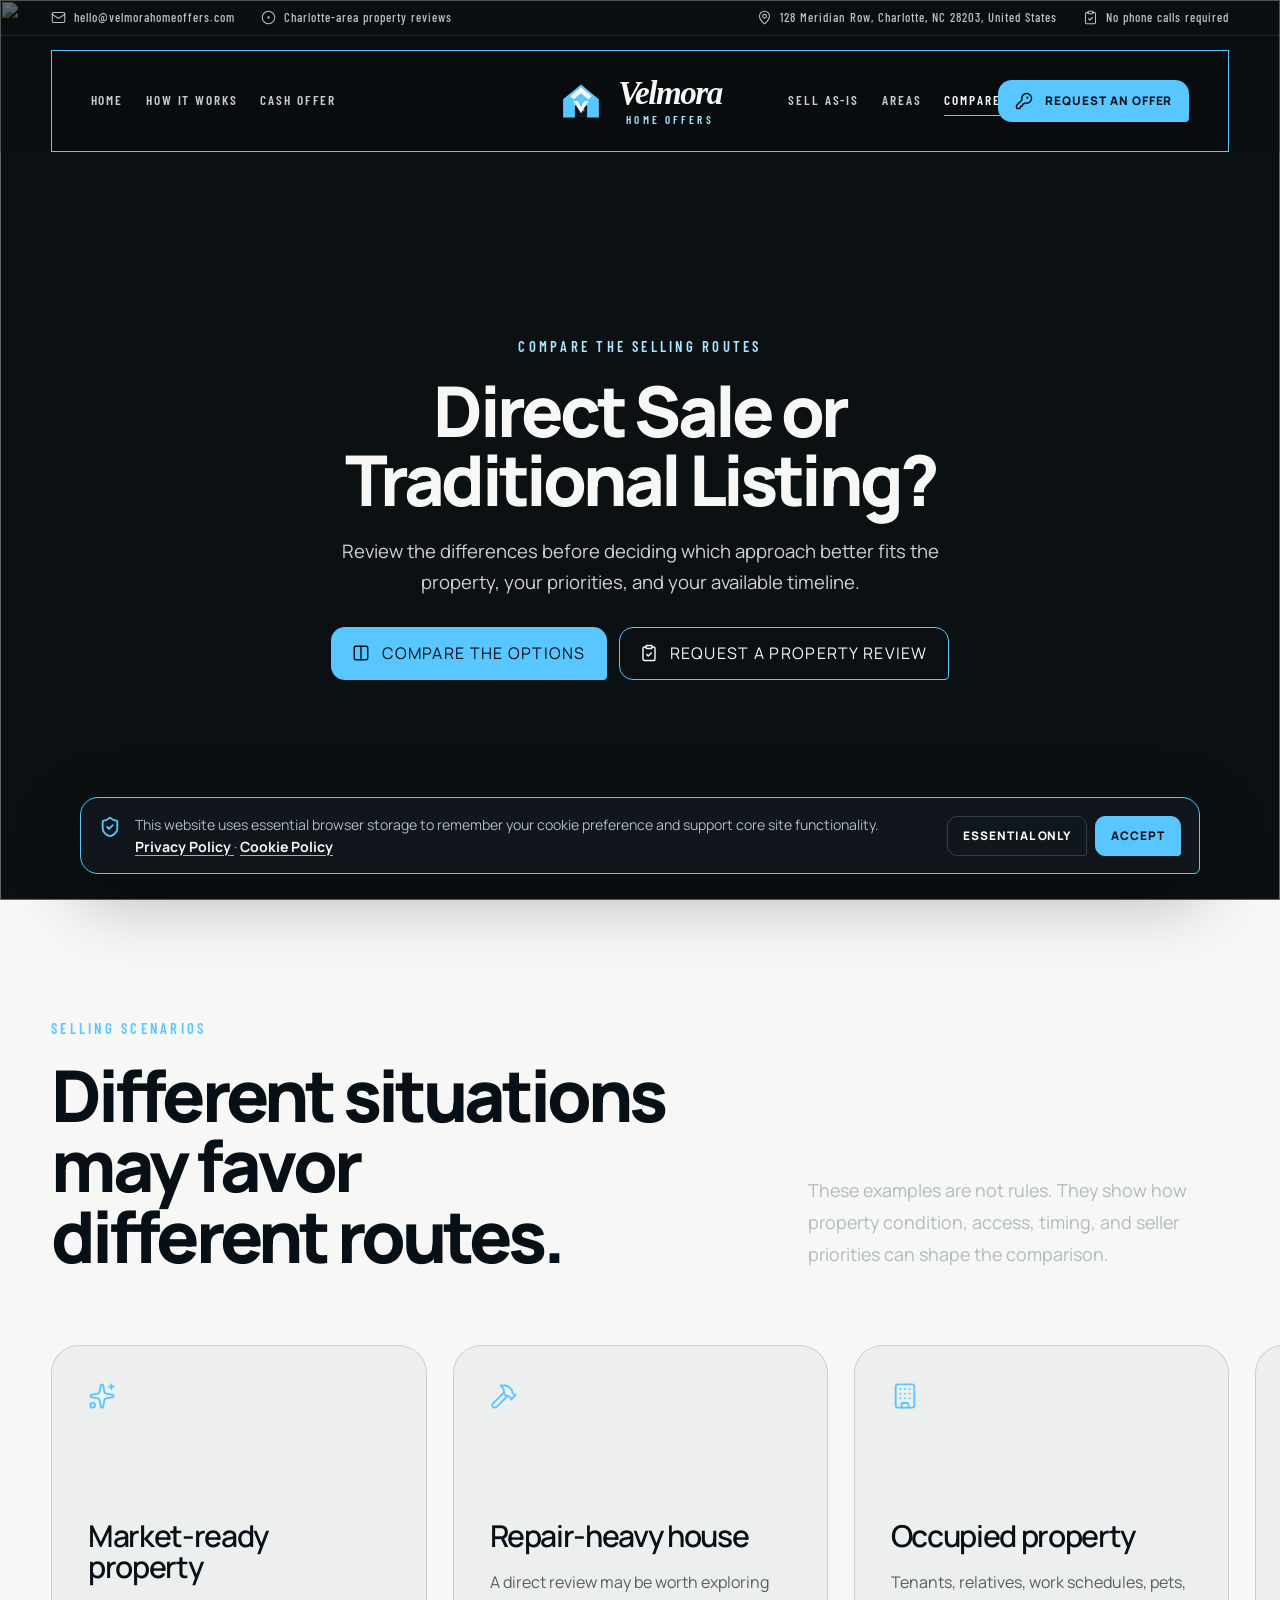
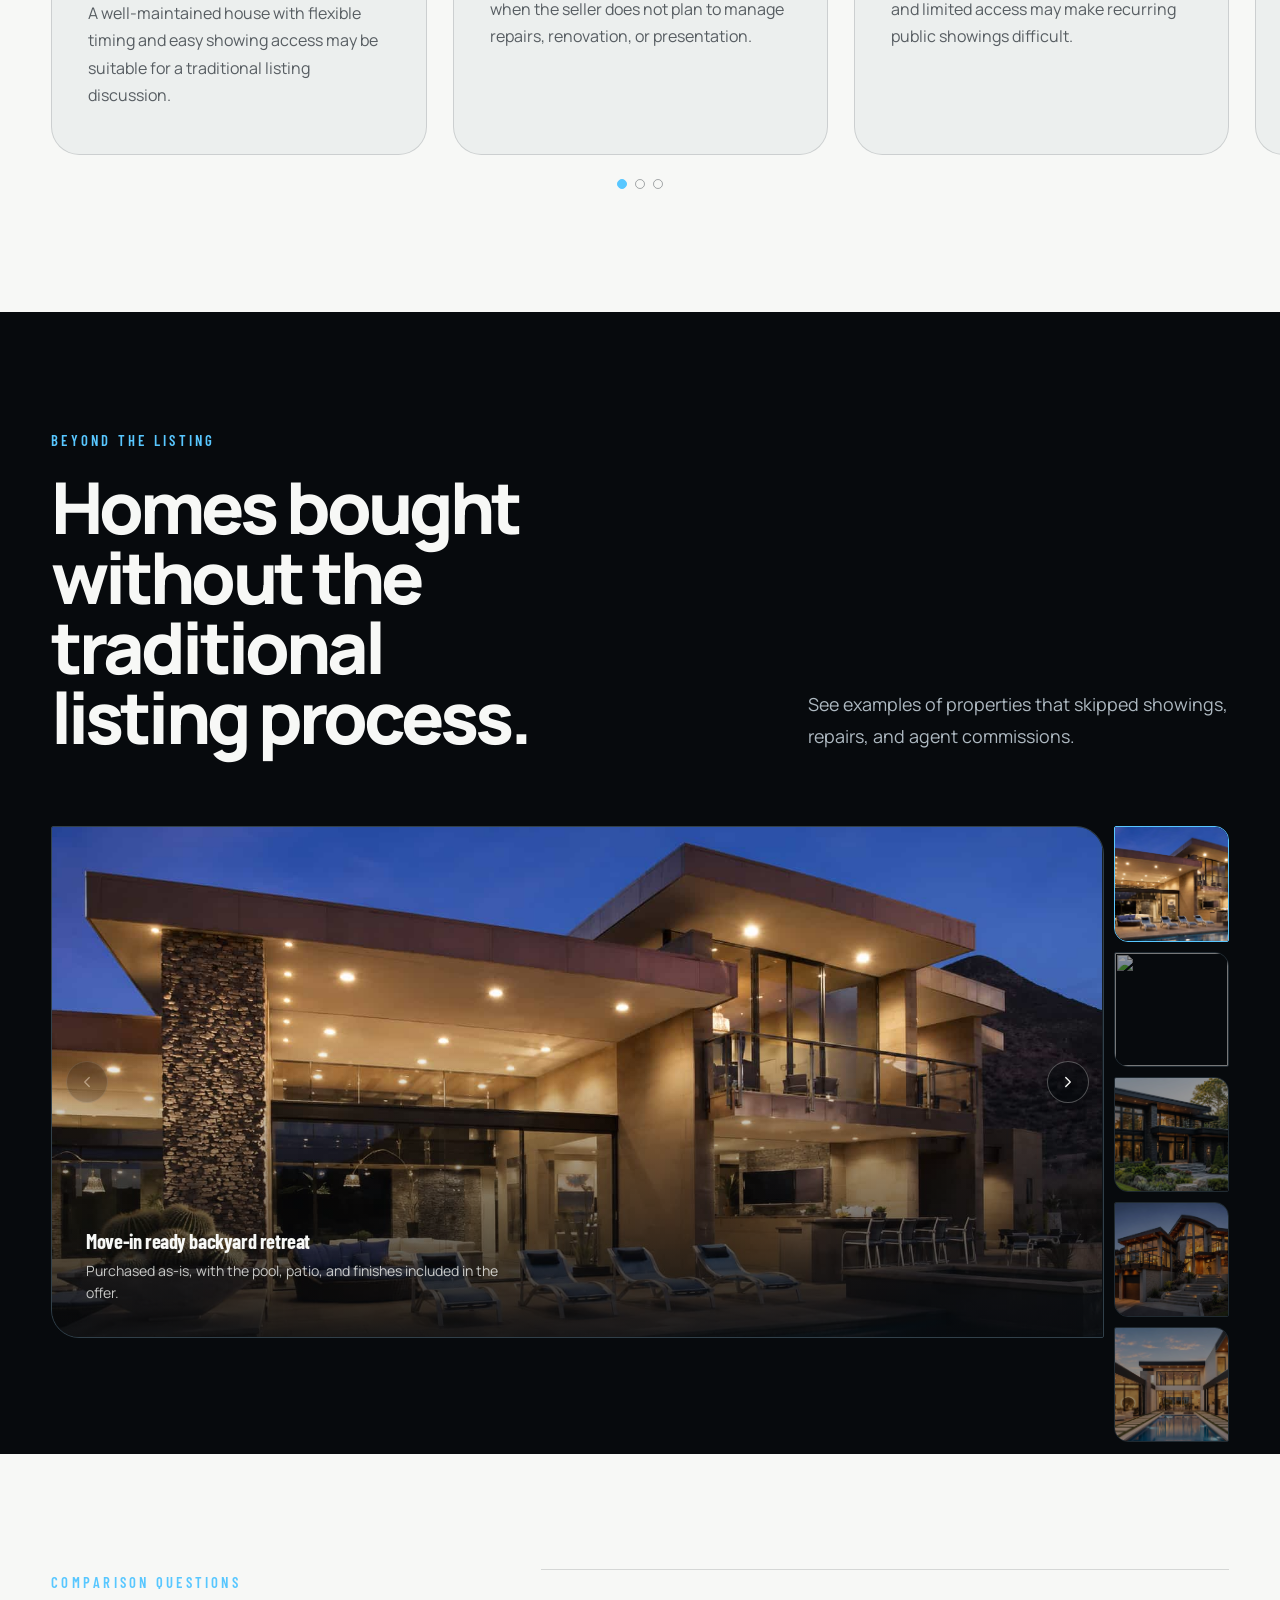
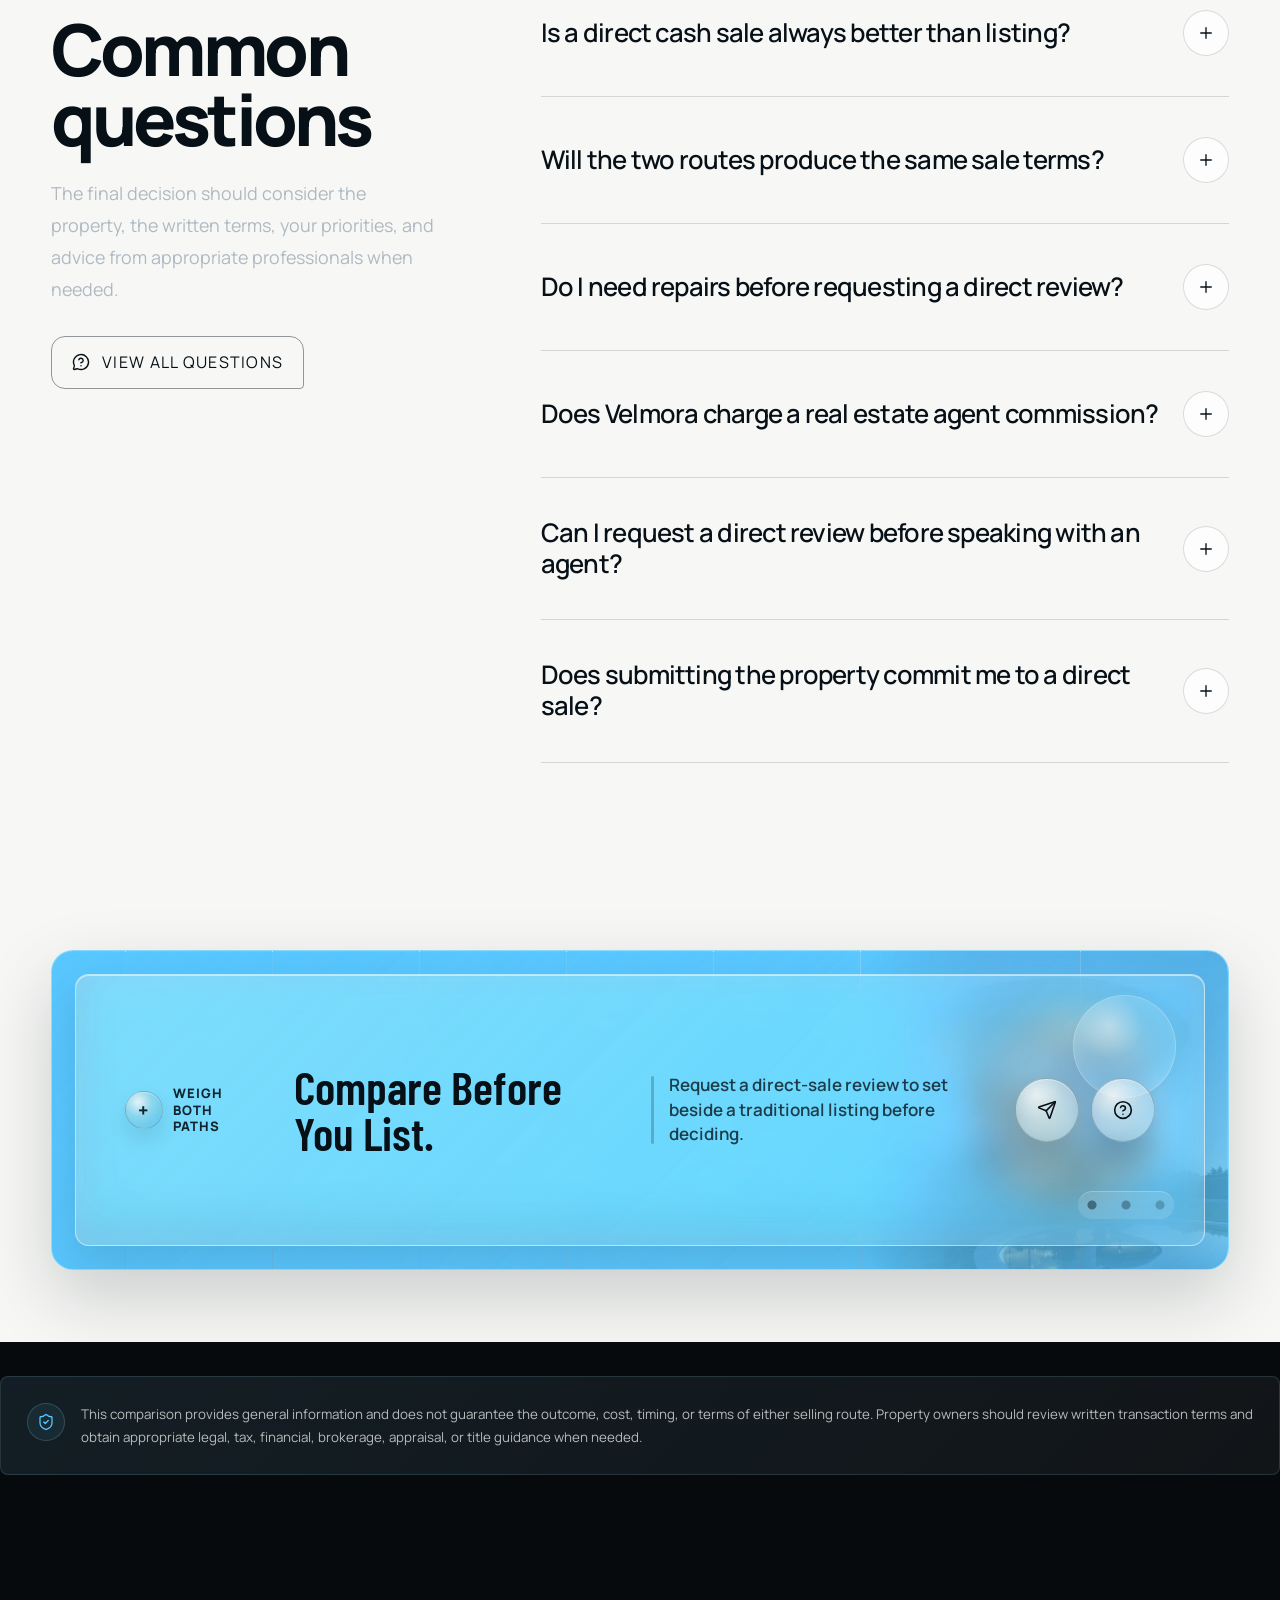
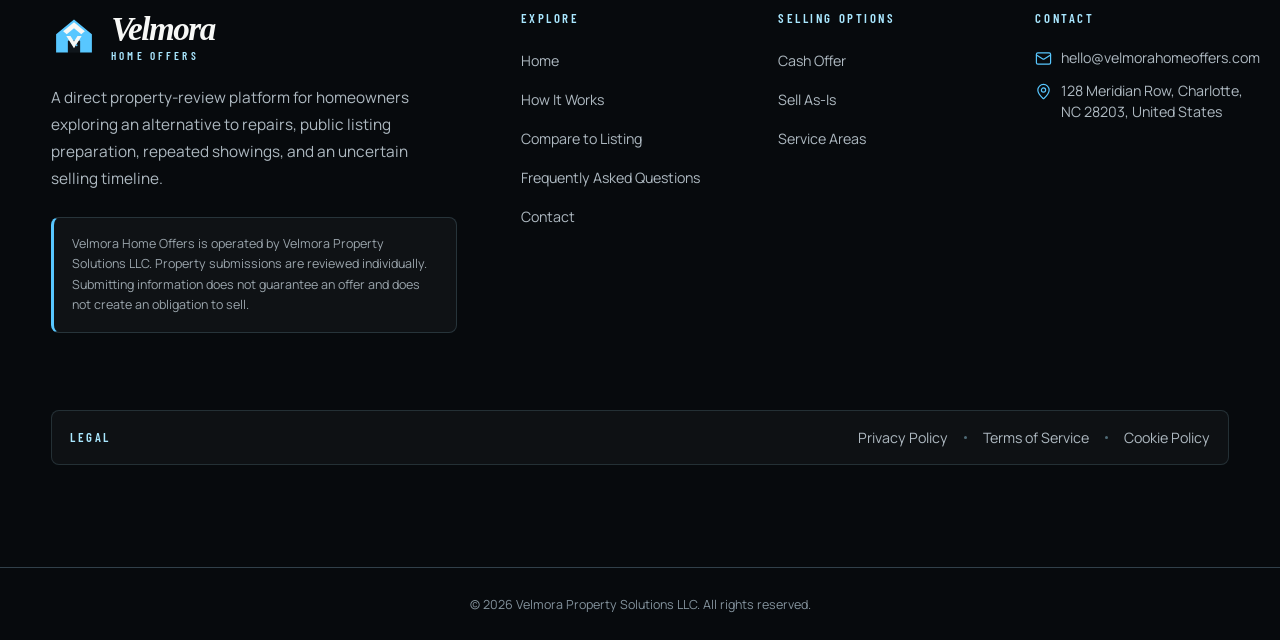
==== compare-to-listing.html @ f710d497 "+" ====
<!DOCTYPE html>
<html lang="en" class="no-js">

<head>
    <meta charset="UTF-8">
    <meta name="viewport" content="width=device-width, initial-scale=1.0">

    <title>Cash Offer vs Traditional Listing | Velmora Home Offers</title>

    <meta name="description"
        content="Compare a direct cash sale with a traditional property listing, including preparation, showings, commissions, financing, timing, and transaction uncertainty.">

    <meta name="robots" content="index, follow">
    <meta name="theme-color" content="#070A0D">

    <meta property="og:type" content="website">

    <meta property="og:title" content="Cash Offer vs Traditional Listing | Velmora Home Offers">

    <meta property="og:description"
        content="Compare a direct property sale with a traditional listing before deciding which route better fits your house, priorities, and timeline.">

    <meta property="og:url" content="https://www.velmorahomeoffers.com/compare-to-listing.html">

    <meta property="og:image" content="https://www.velmorahomeoffers.com/assets/images/velmora-home-offers-og.jpg">

    <meta property="og:image:alt"
        content="Comparison between a direct cash home sale and a traditional property listing">

    <meta property="og:site_name" content="Velmora Home Offers">

    <meta name="twitter:card" content="summary_large_image">

    <meta name="twitter:title" content="Cash Offer vs Traditional Listing | Velmora Home Offers">

    <meta name="twitter:description"
        content="Review the differences between a direct cash sale and a traditional property listing.">

    <meta name="twitter:image" content="https://www.velmorahomeoffers.com/assets/images/velmora-home-offers-og.jpg">

    <link rel="canonical" href="https://www.velmorahomeoffers.com/compare-to-listing.html">

    <link rel="icon" type="image/svg+xml" href="assets/icons/favicon.svg">

    <link rel="preload" href="assets/images/compare-hero-a.jpg" as="image" type="image/jpeg">

    <link rel="stylesheet" href="assets/vendor/aos/aos.css">
    <link rel="stylesheet" href="assets/vendor/swiper/swiper-bundle.min.css">
    <link rel="stylesheet" href="assets/css/global.css">
    <link rel="stylesheet" href="assets/css/trivision-hero.css">
    <link rel="stylesheet" href="assets/css/billboard-cta.css">
    <link rel="stylesheet" href="assets/css/services.css">

    <script src="config/config.js"></script>
    <script src="assets/vendor/aos/aos.js" defer></script>
    <script src="assets/vendor/swiper/swiper-bundle.min.js" defer></script>
    <script src="assets/vendor/lucide/lucide.min.js" defer></script>
    <script src="assets/js/app.js" defer></script>
    <script src="assets/js/trivision-hero.js" defer></script>
    <script src="assets/js/billboard-cta.js" defer></script>
    <script src="assets/js/services.js" defer></script>
</head>

<body>
    <a class="site-skip-link" href="#main-content">
        Skip to main content
    </a>

    <header data-site-header></header>

    <div data-mobile-menu></div>

    <main class="service-main" id="main-content">
        <article class="service-page">
            <section class="trivision-hero" aria-labelledby="compare-hero-title" data-trivision-hero
                data-trivision-hero-key="comparePage">
                <div class="trivision-hero__stage" data-trivision-stage aria-hidden="true">
                    <img class="trivision-hero__fallback" data-trivision-fallback
                        src="assets/images/compare-hero-a.jpg" alt="" width="1920" height="1080"
                        fetchpriority="high">

                    <div class="trivision-hero__slats" data-trivision-slats></div>
                </div>

                <div class="trivision-hero__overlay" aria-hidden="true"></div>

                <div class="trivision-hero__content-wrap">
                    <div class="trivision-hero__content" data-trivision-content>
                        <span class="site-eyebrow trivision-hero__eyebrow" data-trivision-eyebrow>
                            Compare the selling routes
                        </span>

                        <h1 class="trivision-hero__title" id="compare-hero-title" data-trivision-title>
                            Direct Sale or Traditional Listing?
                        </h1>

                        <p class="trivision-hero__text" data-trivision-text>
                            Review the differences before deciding which approach better
                            fits the property, your priorities, and your available timeline.
                        </p>

                        <div class="trivision-hero__actions">
                            <a class="site-button site-button--sky" href="#full-comparison" data-trivision-primary>
                                <i data-lucide="columns-2" aria-hidden="true"></i>

                                <span data-trivision-primary-label>
                                    Compare the Options
                                </span>
                            </a>

                            <a class="site-button site-button--outline" href="contact.html#property-offer-form"
                                data-trivision-secondary>
                                <i data-lucide="clipboard-check" aria-hidden="true"></i>

                                <span data-trivision-secondary-label>
                                    Request a Property Review
                                </span>
                            </a>
                        </div>
                    </div>
                </div>

                <div class="trivision-hero__dots" data-trivision-dots aria-label="Choose a hero slide">
                    <button class="trivision-hero__dot is-active" type="button" data-trivision-dot="0"
                        aria-label="Show slide 1" aria-current="true"></button>

                    <button class="trivision-hero__dot" type="button" data-trivision-dot="1"
                        aria-label="Show slide 2"></button>

                    <button class="trivision-hero__dot" type="button" data-trivision-dot="2"
                        aria-label="Show slide 3"></button>
                </div>
            </section>

            <section class="site-section service-cards" aria-labelledby="route-scenarios-title"
                data-service-cards-section>
                <div class="site-container-wide">
                    <div class="site-section-header">
                        <div>
                            <span class="site-eyebrow">
                                Selling scenarios
                            </span>

                            <h2 class="site-heading" id="route-scenarios-title">
                                Different situations may favor different routes.
                            </h2>
                        </div>

                        <p class="site-copy">
                            These examples are not rules. They show how property condition,
                            access, timing, and seller priorities can shape the comparison.
                        </p>
                    </div>

                    <div class="service-cards__slider swiper" data-service-cards-slider>
                        <div class="swiper-wrapper">
                            <div class="swiper-slide" data-service-cards-slide>
                                <article class="service-cards__card">
                                    <i data-lucide="sparkles" aria-hidden="true"></i>

                                    <h3 class="service-cards__card-title">
                                        Market-ready property
                                    </h3>

                                    <p class="service-cards__card-text">
                                        A well-maintained house with flexible timing and easy
                                        showing access may be suitable for a traditional listing
                                        discussion.
                                    </p>
                                </article>
                            </div>

                            <div class="swiper-slide" data-service-cards-slide>
                                <article class="service-cards__card">
                                    <i data-lucide="hammer" aria-hidden="true"></i>

                                    <h3 class="service-cards__card-title">
                                        Repair-heavy house
                                    </h3>

                                    <p class="service-cards__card-text">
                                        A direct review may be worth exploring when the seller does
                                        not plan to manage repairs, renovation, or presentation.
                                    </p>
                                </article>
                            </div>

                            <div class="swiper-slide" data-service-cards-slide>
                                <article class="service-cards__card">
                                    <i data-lucide="building" aria-hidden="true"></i>

                                    <h3 class="service-cards__card-title">
                                        Occupied property
                                    </h3>

                                    <p class="service-cards__card-text">
                                        Tenants, relatives, work schedules, pets, and limited access
                                        may make recurring public showings difficult.
                                    </p>
                                </article>
                            </div>

                            <div class="swiper-slide" data-service-cards-slide>
                                <article class="service-cards__card">
                                    <i data-lucide="luggage" aria-hidden="true"></i>

                                    <h3 class="service-cards__card-title">
                                        Relocation schedule
                                    </h3>

                                    <p class="service-cards__card-text">
                                        A seller facing a move may value an earlier discussion about
                                        timing before committing to an open-ended market process.
                                    </p>
                                </article>
                            </div>

                            <div class="swiper-slide" data-service-cards-slide>
                                <article class="service-cards__card">
                                    <i data-lucide="key-round" aria-hidden="true"></i>

                                    <h3 class="service-cards__card-title">
                                        Inherited house
                                    </h3>

                                    <p class="service-cards__card-text">
                                        Ownership, probate, property condition, distance, and
                                        multiple decision-makers may influence the preferred route.
                                    </p>
                                </article>
                            </div>
                        </div>
                    </div>

                    <div class="service-cards__pagination swiper-pagination" data-service-cards-pagination></div>
                </div>
            </section>

            <section class="site-section service-photo-gallery" aria-labelledby="compare-gallery-title"
                data-photo-gallery>
                <div class="site-container-wide">
                    <div class="site-section-header">
                        <div>
                            <span class="site-eyebrow">
                                Beyond the listing
                            </span>

                            <h2 class="site-heading" id="compare-gallery-title">
                                Homes bought without the traditional listing process.
                            </h2>
                        </div>

                        <p class="site-copy">
                            See examples of properties that skipped showings, repairs, and agent
                            commissions.
                        </p>
                    </div>

                    <div class="service-photo-gallery__viewer">
                        <div class="service-photo-gallery__main swiper" data-photo-gallery-main>
                            <div class="swiper-wrapper">
                                <div class="swiper-slide service-photo-gallery__slide">
                                    <img class="service-photo-gallery__image" src="assets/images/card-1.jpg"
                                        alt="Modern home with backyard pool and patio purchased as-is"
                                        loading="lazy">
                                    <span class="service-photo-gallery__scrim" aria-hidden="true"></span>
                                    <div class="service-photo-gallery__caption">
                                        <p class="service-photo-gallery__caption-title">
                                            Move-in ready backyard retreat
                                        </p>
                                        <p class="service-photo-gallery__caption-text">
                                            Purchased as-is, with the pool, patio, and finishes
                                            included in the offer.
                                        </p>
                                    </div>
                                </div>

                                <div class="swiper-slide service-photo-gallery__slide">
                                    <img class="service-photo-gallery__image" src="assets/images/card-3.jpg"
                                        alt="Contemporary two-story home with palm trees at dusk" loading="lazy">
                                    <span class="service-photo-gallery__scrim" aria-hidden="true"></span>
                                    <div class="service-photo-gallery__caption">
                                        <p class="service-photo-gallery__caption-title">
                                            Contemporary two-story home
                                        </p>
                                        <p class="service-photo-gallery__caption-text">
                                            A recent close on a property that never touched the
                                            open market.
                                        </p>
                                    </div>
                                </div>

                                <div class="swiper-slide service-photo-gallery__slide">
                                    <img class="service-photo-gallery__image" src="assets/images/card-4.jpg"
                                        alt="Modern home with dark stone exterior on a wooded lot" loading="lazy">
                                    <span class="service-photo-gallery__scrim" aria-hidden="true"></span>
                                    <div class="service-photo-gallery__caption">
                                        <p class="service-photo-gallery__caption-title">
                                            Private wooded lot, sold as-is
                                        </p>
                                        <p class="service-photo-gallery__caption-text">
                                            No repairs, no showings — just a straightforward cash
                                            close.
                                        </p>
                                    </div>
                                </div>

                                <div class="swiper-slide service-photo-gallery__slide">
                                    <img class="service-photo-gallery__image" src="assets/images/card-6.jpg"
                                        alt="Modern home with dramatic glass entry and staircase" loading="lazy">
                                    <span class="service-photo-gallery__scrim" aria-hidden="true"></span>
                                    <div class="service-photo-gallery__caption">
                                        <p class="service-photo-gallery__caption-title">
                                            Custom build, ready to close
                                        </p>
                                        <p class="service-photo-gallery__caption-text">
                                            Reviewed, priced, and purchased without any listing
                                            prep.
                                        </p>
                                    </div>
                                </div>

                                <div class="swiper-slide service-photo-gallery__slide">
                                    <img class="service-photo-gallery__image" src="assets/images/situation-repairs.jpg"
                                        alt="Modern home courtyard with pool at dusk" loading="lazy">
                                    <span class="service-photo-gallery__scrim" aria-hidden="true"></span>
                                    <div class="service-photo-gallery__caption">
                                        <p class="service-photo-gallery__caption-title">
                                            Turnkey courtyard home
                                        </p>
                                        <p class="service-photo-gallery__caption-text">
                                            Bought in its current condition, exactly as it stood.
                                        </p>
                                    </div>
                                </div>
                            </div>

                            <button class="service-photo-gallery__nav service-photo-gallery__nav--prev"
                                type="button" data-photo-gallery-prev aria-label="Previous photo">
                                <i data-lucide="chevron-left" aria-hidden="true"></i>
                            </button>

                            <button class="service-photo-gallery__nav service-photo-gallery__nav--next"
                                type="button" data-photo-gallery-next aria-label="Next photo">
                                <i data-lucide="chevron-right" aria-hidden="true"></i>
                            </button>
                        </div>

                        <div class="service-photo-gallery__thumbs swiper" data-photo-gallery-thumbs>
                            <div class="swiper-wrapper">
                                <div class="swiper-slide service-photo-gallery__thumb">
                                    <img src="assets/images/card-1.jpg" alt="" loading="lazy">
                                </div>

                                <div class="swiper-slide service-photo-gallery__thumb">
                                    <img src="assets/images/card-3.jpg" alt="" loading="lazy">
                                </div>

                                <div class="swiper-slide service-photo-gallery__thumb">
                                    <img src="assets/images/card-4.jpg" alt="" loading="lazy">
                                </div>

                                <div class="swiper-slide service-photo-gallery__thumb">
                                    <img src="assets/images/card-6.jpg" alt="" loading="lazy">
                                </div>

                                <div class="swiper-slide service-photo-gallery__thumb">
                                    <img src="assets/images/situation-repairs.jpg" alt="" loading="lazy">
                                </div>
                            </div>
                        </div>
                    </div>
                </div>
            </section>

            <section class="site-section service-faq" aria-labelledby="comparison-faq-title" data-service-faq>
                <div class="site-container-wide service-faq__layout">
                    <div class="service-faq__intro site-sticky">
                        <span class="site-eyebrow">
                            Comparison questions
                        </span>

                        <h2 class="site-heading" id="comparison-faq-title">
                            Common questions
                        </h2>

                        <p class="site-copy service-faq__intro-copy">
                            The final decision should consider the property, the written
                            terms, your priorities, and advice from appropriate professionals
                            when needed.
                        </p>

                        <a class="site-button site-button--ink-outline" href="frequently-asked-questions.html">
                            <i data-lucide="message-circle-question" aria-hidden="true"></i>

                            View All Questions
                        </a>
                    </div>

                    <div class="service-faq__list">
                        <article class="service-faq-item">
                            <h3>
                                <button class="service-faq-item__button" id="comparison-faq-button-better" type="button"
                                    aria-expanded="false" aria-controls="comparison-faq-panel-better"
                                    data-service-faq-button>
                                    <span class="service-faq-item__question">
                                        Is a direct cash sale always better than listing?
                                    </span>

                                    <span class="service-faq-item__icon" aria-hidden="true">
                                        <i data-lucide="plus"></i>
                                        <i data-lucide="minus"></i>
                                    </span>
                                </button>
                            </h3>

                            <div class="service-faq-item__panel" id="comparison-faq-panel-better" aria-hidden="true">
                                <div class="service-faq-item__panel-inner">
                                    <p class="service-faq-item__answer">
                                        No. Each route serves different priorities. A listing may
                                        suit a market-ready property and flexible seller, while a
                                        direct review may suit a house needing work or a seller
                                        seeking fewer public steps.
                                    </p>
                                </div>
                            </div>
                        </article>

                        <article class="service-faq-item">
                            <h3>
                                <button class="service-faq-item__button" id="comparison-faq-button-price" type="button"
                                    aria-expanded="false" aria-controls="comparison-faq-panel-price"
                                    data-service-faq-button>
                                    <span class="service-faq-item__question">
                                        Will the two routes produce the same sale terms?
                                    </span>

                                    <span class="service-faq-item__icon" aria-hidden="true">
                                        <i data-lucide="plus"></i>
                                        <i data-lucide="minus"></i>
                                    </span>
                                </button>
                            </h3>

                            <div class="service-faq-item__panel" id="comparison-faq-panel-price" aria-hidden="true">
                                <div class="service-faq-item__panel-inner">
                                    <p class="service-faq-item__answer">
                                        Not necessarily. A direct offer may account for property
                                        condition, anticipated work, access, occupancy, location,
                                        market factors, and transaction structure. A traditional
                                        listing can involve different preparation, costs, buyer
                                        contingencies, and timing.
                                    </p>
                                </div>
                            </div>
                        </article>

                        <article class="service-faq-item">
                            <h3>
                                <button class="service-faq-item__button" id="comparison-faq-button-repairs"
                                    type="button" aria-expanded="false" aria-controls="comparison-faq-panel-repairs"
                                    data-service-faq-button>
                                    <span class="service-faq-item__question">
                                        Do I need repairs before requesting a direct review?
                                    </span>

                                    <span class="service-faq-item__icon" aria-hidden="true">
                                        <i data-lucide="plus"></i>
                                        <i data-lucide="minus"></i>
                                    </span>
                                </button>
                            </h3>

                            <div class="service-faq-item__panel" id="comparison-faq-panel-repairs" aria-hidden="true">
                                <div class="service-faq-item__panel-inner">
                                    <p class="service-faq-item__answer">
                                        No. You can describe the house in its current condition.
                                        Known repair needs may influence any potential terms but do
                                        not need to be completed before the initial submission.
                                    </p>
                                </div>
                            </div>
                        </article>

                        <article class="service-faq-item">
                            <h3>
                                <button class="service-faq-item__button" id="comparison-faq-button-commission"
                                    type="button" aria-expanded="false" aria-controls="comparison-faq-panel-commission"
                                    data-service-faq-button>
                                    <span class="service-faq-item__question">
                                        Does Velmora charge a real estate agent commission?
                                    </span>

                                    <span class="service-faq-item__icon" aria-hidden="true">
                                        <i data-lucide="plus"></i>
                                        <i data-lucide="minus"></i>
                                    </span>
                                </button>
                            </h3>

                            <div class="service-faq-item__panel" id="comparison-faq-panel-commission"
                                aria-hidden="true">
                                <div class="service-faq-item__panel-inner">
                                    <p class="service-faq-item__answer">
                                        Velmora does not charge a traditional real estate agent
                                        commission when purchasing a property directly. Review all
                                        other transaction and title terms in writing.
                                    </p>
                                </div>
                            </div>
                        </article>

                        <article class="service-faq-item">
                            <h3>
                                <button class="service-faq-item__button" id="comparison-faq-button-list" type="button"
                                    aria-expanded="false" aria-controls="comparison-faq-panel-list"
                                    data-service-faq-button>
                                    <span class="service-faq-item__question">
                                        Can I request a direct review before speaking with an agent?
                                    </span>

                                    <span class="service-faq-item__icon" aria-hidden="true">
                                        <i data-lucide="plus"></i>
                                        <i data-lucide="minus"></i>
                                    </span>
                                </button>
                            </h3>

                            <div class="service-faq-item__panel" id="comparison-faq-panel-list" aria-hidden="true">
                                <div class="service-faq-item__panel-inner">
                                    <p class="service-faq-item__answer">
                                        Yes. Requesting a property review does not require you to
                                        list the house or accept an offer. You may compare available
                                        routes before making a decision.
                                    </p>
                                </div>
                            </div>
                        </article>

                        <article class="service-faq-item">
                            <h3>
                                <button class="service-faq-item__button" id="comparison-faq-button-obligation"
                                    type="button" aria-expanded="false" aria-controls="comparison-faq-panel-obligation"
                                    data-service-faq-button>
                                    <span class="service-faq-item__question">
                                        Does submitting the property commit me to a direct sale?
                                    </span>

                                    <span class="service-faq-item__icon" aria-hidden="true">
                                        <i data-lucide="plus"></i>
                                        <i data-lucide="minus"></i>
                                    </span>
                                </button>
                            </h3>

                            <div class="service-faq-item__panel" id="comparison-faq-panel-obligation"
                                aria-hidden="true">
                                <div class="service-faq-item__panel-inner">
                                    <p class="service-faq-item__answer">
                                        No. The submission begins an individual review. You decide
                                        whether to continue after considering any written terms
                                        that may be available.
                                    </p>
                                </div>
                            </div>
                        </article>
                    </div>
                </div>
            </section>

            <section class="billboard-cta-section" aria-labelledby="comparison-cta-title">
                <div class="site-container-wide">
                    <div class="billboard-cta billboard-cta--ink" data-billboard-cta
                        data-billboard-image="assets/images/contact-hero-a.jpg" data-text-duration="5400"
                        data-photo-duration="4500" data-slat-direction="reverse">
                        <div class="billboard-cta__card">
                            <div class="billboard-cta__slats" data-billboard-slats aria-hidden="true"></div>

                            <div class="billboard-cta__content">
                                <p class="billboard-cta__eyebrow">Weigh Both Paths</p>

                                <h2 class="billboard-cta__title" id="comparison-cta-title">
                                    Compare Before You List.
                                </h2>

                                <p class="billboard-cta__text">
                                    Request a direct-sale review to set beside a traditional
                                    listing before deciding.
                                </p>

                                <div class="billboard-cta__actions">
                                    <a class="billboard-cta__icon-button billboard-cta__icon-button--primary"
                                        href="contact.html#property-offer-form" aria-label="Request a property review">
                                        <i data-lucide="send" aria-hidden="true"></i>
                                    </a>

                                    <a class="billboard-cta__icon-button billboard-cta__icon-button--secondary"
                                        href="frequently-asked-questions.html" aria-label="Learn how the process works">
                                        <i data-lucide="circle-help" aria-hidden="true"></i>
                                    </a>
                                </div>
                            </div>
                        </div>
                    </div>
                </div>
            </section>

            <aside class="service-disclaimer" aria-label="Selling option comparison disclaimer">
                <div class="site-container-wide service-disclaimer__inner">
                    <i data-lucide="shield-check" aria-hidden="true"></i>

                    <p class="service-disclaimer__text">
                        This comparison provides general information and does not guarantee
                        the outcome, cost, timing, or terms of either selling route.
                        Property owners should review written transaction terms and obtain
                        appropriate legal, tax, financial, brokerage, appraisal, or title
                        guidance when needed.
                    </p>
                </div>
            </aside>
        </article>
    </main>

    <footer data-site-footer></footer>

    <div data-cookie-consent></div>
</body>

</html>
---- assets/css/global.css ----
@import url("https://fonts.googleapis.com/css2?family=Barlow+Condensed:wght@400;500;600;700&family=Manrope:wght@400;500;600;700;800&display=swap");

:root {
    --color-black: #070a0d;
    --color-charcoal: #10161b;
    --color-surface: #161e24;
    --color-surface-soft: #202a32;
    --color-white: #f7f8f6;
    --color-warm-white: #ecefee;
    --color-text-muted: #aeb9c1;
    --color-border: #31404a;
    --color-border-soft: rgba(169, 231, 255, 0.18);
    --color-sky: #58c7ff;
    --color-sky-light: #a9e7ff;
    --color-ink: #071017;
    --color-error: #ff9a93;
    --color-success: #9be5be;
    --color-warning: #ffd27a;
    --font-display: "Barlow Condensed", "Arial Narrow", sans-serif;
    --font-body: "Manrope", Arial, sans-serif;
    --container-wide: 1480px;
    --container-standard: 1240px;
    --container-narrow: 860px;
    --page-gutter: clamp(20px, 4vw, 64px);
    --section-space: clamp(76px, 8vw, 132px);
    --section-space-compact: clamp(48px, 5vw, 84px);
    --header-utility-height: 36px;
    --header-frame-height: 102px;
    --header-total-height: 154px;
    --radius-small: 8px;
    --radius-medium: 16px;
    --radius-large: 28px;
    --radius-pill: 999px;
    --transition-fast: 180ms ease;
    --transition-medium: 320ms ease;
    --transition-slow: 560ms cubic-bezier(0.2, 0.75, 0.25, 1);
    --shadow-dark: 0 24px 70px rgba(0, 0, 0, 0.28);
    --z-base: 1;
    --z-sticky: 40;
    --z-header: 80;
    --z-menu: 90;
    --z-consent: 100;
}

*,
*::before,
*::after {
    box-sizing: border-box;
}

html {
    min-width: 320px;
    scroll-behavior: smooth;
    scroll-padding-top: calc(var(--header-total-height) + 28px);
    background: var(--color-black);
}

body {
    min-width: 320px;
    margin: 0;
    overflow-x: clip;
    background: var(--color-black);
    color: var(--color-white);
    font-family: var(--font-body);
    font-size: 16px;
    font-weight: 400;
    line-height: 1.7;
    text-rendering: optimizeLegibility;
    -webkit-font-smoothing: antialiased;
}

body.is-menu-open {
    overflow: hidden;
}

main {
    display: block;
    min-height: 60vh;
}

header,
nav,
main,
section,
article,
aside,
footer {
    position: relative;
}

img,
picture,
svg,
video,
canvas {
    display: block;
    max-width: 100%;
}

img {
    height: auto;
}

button,
input,
select,
textarea {
    margin: 0;
    border: 0;
    border-radius: 0;
    font: inherit;
}

button,
select {
    cursor: pointer;
}

button {
    color: inherit;
}

a {
    color: inherit;
    text-decoration: none;
}

ul,
ol {
    margin: 0;
    padding: 0;
}

li {
    list-style: none;
}

h1,
h2,
h3,
h4,
h5,
h6,
p,
figure,
blockquote {
    margin: 0;
}

address {
    font-style: normal;
}

::selection {
    background: var(--color-sky);
    color: var(--color-ink);
}

[hidden] {
    display: none !important;
}

.site-skip-link {
    position: fixed;
    top: 12px;
    left: 12px;
    z-index: 999;
    padding: 12px 18px;
    border-radius: var(--radius-small);
    background: var(--color-sky);
    color: var(--color-ink);
    font-weight: 800;
    transform: translateY(-160%);
    transition: transform var(--transition-fast);
}

.site-skip-link:focus {
    transform: translateY(0);
}

.site-container-wide,
.site-container,
.site-container-narrow {
    width: min(100%, calc(var(--container-wide) + (var(--page-gutter) * 2)));
    margin-inline: auto;
    padding-inline: var(--page-gutter);
}

.site-container {
    width: min(100%, calc(var(--container-standard) + (var(--page-gutter) * 2)));
}

.site-container-narrow {
    width: min(100%, calc(var(--container-narrow) + (var(--page-gutter) * 2)));
}

.site-section {
    padding-block: var(--section-space);
}

.site-section--compact {
    padding-block: var(--section-space-compact);
}

.site-section--black {
    background: var(--color-black);
    color: var(--color-white);
}

.site-section--charcoal {
    background: var(--color-charcoal);
    color: var(--color-white);
}

.site-section--surface {
    background: var(--color-surface);
    color: var(--color-white);
}

.site-section--white {
    background: var(--color-white);
    color: var(--color-ink);
}

.site-section--warm {
    background: var(--color-warm-white);
    color: var(--color-ink);
}

.site-section--sky {
    background: var(--color-sky);
    color: var(--color-ink);
}

.site-eyebrow {
    display: inline-flex;
    align-items: center;
    gap: 10px;
    color: var(--color-sky);
    font-family: var(--font-display);
    font-size: clamp(0.78rem, 0.72rem + 0.25vw, 0.95rem);
    font-weight: 600;
    letter-spacing: 0.22em;
    line-height: 1.1;
    text-transform: uppercase;
}

.site-section--white .site-eyebrow,
.site-section--warm .site-eyebrow,
.site-section--sky .site-eyebrow {
    color: #116c98;
}

.site-eyebrow svg {
    width: 18px;
    height: 18px;
    stroke-width: 1.8;
}

.site-heading {
    max-width: 1060px;
    margin-top: 18px;
    color: inherit;
    font-family: var(--font-body);
    font-size: clamp(2.45rem, 1.75rem + 3.4vw, 6rem);
    font-weight: 800;
    letter-spacing: -0.055em;
    line-height: 0.98;
    text-wrap: balance;
}

.site-heading--medium {
    font-size: clamp(2.1rem, 1.6rem + 2.4vw, 4.4rem);
}

.site-heading--small {
    font-size: clamp(1.8rem, 1.45rem + 1.6vw, 3.2rem);
    line-height: 1.04;
}

.site-copy {
    max-width: 760px;
    color: var(--color-text-muted);
    font-size: clamp(1rem, 0.96rem + 0.2vw, 1.16rem);
    line-height: 1.78;
}

.site-section--white .site-copy,
.site-section--warm .site-copy,
.site-section--sky .site-copy {
    color: #42515b;
}

.site-copy+.site-copy {
    margin-top: 18px;
}

.site-section-header {
    display: grid;
    grid-template-columns: minmax(0, 1.1fr) minmax(280px, 0.68fr);
    gap: clamp(34px, 6vw, 100px);
    align-items: end;
    margin-bottom: clamp(42px, 5vw, 74px);
}

.site-section-header .site-copy {
    justify-self: end;
}

.site-text-center {
    text-align: center;
}

.site-text-center .site-heading,
.site-text-center .site-copy {
    margin-inline: auto;
}

.site-button-row {
    display: flex;
    flex-wrap: wrap;
    gap: 12px;
    align-items: center;
}

.site-button {
    position: relative;
    display: inline-flex;
    min-height: 48px;
    align-items: center;
    justify-content: center;
    gap: 12px;
    padding: 12px 20px;
    overflow: hidden;
    border: 1px solid transparent;
    border-radius: 14px 14px 4px 14px;
    font-family: var(--font-body);
    font-size: 0.82rem;
    font-weight: 800;
    letter-spacing: 0.08em;
    line-height: 1;
    text-align: center;
    text-transform: uppercase;
    transition:
        color var(--transition-fast),
        background-color var(--transition-fast),
        border-color var(--transition-fast),
        transform var(--transition-fast);
}

.site-button:hover {
    transform: translateY(-2px);
}

.site-button:active {
    transform: translateY(0);
}

.site-button svg {
    flex: 0 0 auto;
    width: 18px;
    height: 18px;
    stroke-width: 1.9;
}

.site-button--sky {
    background: var(--color-sky);
    color: var(--color-ink);
}

.site-button--sky:hover {
    background: var(--color-sky-light);
}

.site-button--light {
    border-radius: var(--radius-pill);
    background: var(--color-warm-white);
    color: var(--color-ink);
}

.site-button--light:hover {
    background: var(--color-white);
}

.site-button--dark {
    background: var(--color-charcoal);
    color: var(--color-white);
}

.site-button--dark:hover {
    background: var(--color-surface-soft);
}

.site-button--outline {
    border-color: var(--color-sky);
    background: transparent;
    color: var(--color-white);
}

.site-button--outline:hover {
    background: var(--color-sky);
    color: var(--color-ink);
}

.site-button--ink-outline {
    border-color: rgba(7, 16, 23, 0.42);
    background: transparent;
    color: var(--color-ink);
}

.site-button--ink-outline:hover {
    border-color: var(--color-ink);
    background: var(--color-ink);
    color: var(--color-white);
}

.site-button--compact {
    min-height: 42px;
    padding: 10px 16px;
    font-size: 0.74rem;
}

.site-icon-link {
    display: inline-flex;
    min-width: 44px;
    min-height: 44px;
    align-items: center;
    justify-content: center;
    border: 1px solid var(--color-border);
    border-radius: 50%;
    color: var(--color-white);
    transition:
        color var(--transition-fast),
        background-color var(--transition-fast),
        border-color var(--transition-fast);
}

.site-icon-link:hover {
    border-color: var(--color-sky);
    background: var(--color-sky);
    color: var(--color-ink);
}

.site-icon-link svg {
    width: 19px;
    height: 19px;
    stroke-width: 1.8;
}

.site-header {
    position: fixed;
    inset: 0 0 auto;
    z-index: var(--z-header);
    width: 100%;
    color: var(--color-white);
    transition:
        background-color var(--transition-medium),
        box-shadow var(--transition-medium);
}

.site-header::before {
    position: absolute;
    inset: 0;
    z-index: -1;
    background: rgba(7, 10, 13, 0.2);
    content: "";
    transition: background-color var(--transition-medium);
}

.site-header.is-scrolled::before,
.site-header.is-menu-active::before {
    background: rgba(7, 10, 13, 0.97);
}

.site-header.is-scrolled {
    box-shadow: 0 14px 44px rgba(0, 0, 0, 0.24);
}

.site-header__utility {
    height: var(--header-utility-height);
    border-bottom: 1px solid rgba(247, 248, 246, 0.11);
}

.site-header__utility-inner {
    display: flex;
    height: 100%;
    align-items: center;
    justify-content: space-between;
    gap: 30px;
}

.site-header__utility-group {
    display: flex;
    min-width: 0;
    align-items: center;
    gap: clamp(14px, 2vw, 28px);
}

.site-header__utility-item {
    display: inline-flex;
    min-width: 0;
    align-items: center;
    gap: 8px;
    color: rgba(247, 248, 246, 0.76);
    font-family: var(--font-display);
    font-size: 0.79rem;
    font-weight: 500;
    letter-spacing: 0.08em;
    line-height: 1;
    white-space: nowrap;
}

.site-header__utility-item[href] {
    transition: color var(--transition-fast);
}

.site-header__utility-item[href]:hover {
    color: var(--color-sky-light);
}

.site-header__utility-item svg {
    flex: 0 0 auto;
    width: 15px;
    height: 15px;
    stroke-width: 1.7;
}

.site-header__frame-wrap {
    padding: 14px var(--page-gutter) 0;
}

.site-header__frame {
    display: grid;
    min-height: var(--header-frame-height);
    grid-template-columns: minmax(0, 1fr) auto minmax(0, 1fr);
    align-items: center;
    gap: clamp(20px, 3vw, 56px);
    padding: 14px clamp(18px, 3vw, 42px);
    border: 1px solid var(--color-sky);
    background: rgba(7, 10, 13, 0.42);
    transition:
        min-height var(--transition-medium),
        background-color var(--transition-medium),
        border-color var(--transition-medium);
}

.site-header.is-scrolled .site-header__frame {
    min-height: 76px;
    background: var(--color-charcoal);
    border-color: rgba(88, 199, 255, 0.65);
}

.site-header__nav {
    display: flex;
    min-width: 0;
    align-items: center;
    gap: clamp(18px, 2.2vw, 40px);
}

.site-header__nav--left {
    justify-content: flex-start;
}

.site-header__nav--right {
    justify-content: flex-end;
}

.site-header__nav-list {
    display: flex;
    min-width: 0;
    align-items: center;
    gap: clamp(16px, 1.8vw, 32px);
}

.site-header__nav-link {
    position: relative;
    display: inline-flex;
    align-items: center;
    padding-block: 10px;
    color: rgba(247, 248, 246, 0.82);
    font-family: var(--font-display);
    font-size: clamp(0.78rem, 0.72rem + 0.14vw, 0.91rem);
    font-weight: 600;
    letter-spacing: 0.14em;
    line-height: 1;
    text-transform: uppercase;
    white-space: nowrap;
    transition: color var(--transition-fast);
}

.site-header__nav-link::after {
    position: absolute;
    right: 0;
    bottom: 2px;
    left: 0;
    height: 1px;
    background: var(--color-sky);
    content: "";
    transform: scaleX(0);
    transform-origin: right;
    transition: transform var(--transition-medium);
}

.site-header__nav-link:hover,
.site-header__nav-link[aria-current="page"] {
    color: var(--color-white);
}

.site-header__nav-link:hover::after,
.site-header__nav-link[aria-current="page"]::after {
    transform: scaleX(1);
    transform-origin: left;
}

.site-brand {
    display: inline-flex;
    min-width: 220px;
    align-items: center;
    justify-content: center;
    gap: 14px;
}

.site-brand__mark {
    flex: 0 0 auto;
    width: 46px;
    height: 46px;
    object-fit: contain;
}

.site-brand__text {
    display: grid;
    min-width: 0;
    line-height: 1;
    text-align: center;
}

.site-brand__primary {
    color: var(--color-white);
    font-family: Georgia, "Times New Roman", serif;
    font-size: clamp(1.8rem, 1.55rem + 0.65vw, 2.6rem);
    font-style: italic;
    font-weight: 600;
    letter-spacing: -0.045em;
}

.site-brand__secondary {
    margin-top: 5px;
    color: var(--color-sky-light);
    font-family: var(--font-display);
    font-size: 0.7rem;
    font-weight: 600;
    letter-spacing: 0.28em;
    text-transform: uppercase;
}

.site-header__cta {
    flex: 0 0 auto;
}

.site-header__menu-button {
    display: none;
    width: 48px;
    height: 48px;
    align-items: center;
    justify-content: center;
    padding: 0;
    border: 1px solid var(--color-sky);
    border-radius: 50%;
    background: var(--color-charcoal);
    color: var(--color-white);
}

.site-header__menu-button-lines {
    position: relative;
    display: block;
    width: 20px;
    height: 14px;
}

.site-header__menu-button-lines::before,
.site-header__menu-button-lines::after,
.site-header__menu-button-lines span {
    position: absolute;
    left: 0;
    width: 100%;
    height: 1px;
    background: currentColor;
    content: "";
    transition:
        top var(--transition-fast),
        transform var(--transition-fast),
        opacity var(--transition-fast);
}

.site-header__menu-button-lines::before {
    top: 0;
}

.site-header__menu-button-lines span {
    top: 6px;
}

.site-header__menu-button-lines::after {
    top: 12px;
}

.site-header__menu-button[aria-expanded="true"] .site-header__menu-button-lines::before {
    top: 6px;
    transform: rotate(45deg);
}

.site-header__menu-button[aria-expanded="true"] .site-header__menu-button-lines span {
    opacity: 0;
}

.site-header__menu-button[aria-expanded="true"] .site-header__menu-button-lines::after {
    top: 6px;
    transform: rotate(-45deg);
}

.site-mobile-menu {
    position: fixed;
    inset: 0;
    z-index: var(--z-menu);
    display: grid;
    grid-template-rows: auto 1fr auto;
    padding: 24px var(--page-gutter);
    overflow-y: auto;
    background: var(--color-black);
    color: var(--color-white);
    opacity: 0;
    visibility: hidden;
    transform: translateY(-18px);
    transition:
        opacity var(--transition-medium),
        visibility var(--transition-medium),
        transform var(--transition-medium);
}

.site-mobile-menu.is-open {
    opacity: 1;
    visibility: visible;
    transform: translateY(0);
}

.site-mobile-menu__top {
    display: flex;
    align-items: center;
    justify-content: space-between;
    gap: 20px;
    padding-bottom: 22px;
    border-bottom: 1px solid var(--color-border);
}

.site-mobile-menu__close {
    display: inline-flex;
    width: 48px;
    height: 48px;
    align-items: center;
    justify-content: center;
    padding: 0;
    border: 1px solid var(--color-sky);
    border-radius: 50%;
    background: transparent;
    color: var(--color-white);
}

.site-mobile-menu__close svg {
    width: 20px;
    height: 20px;
}

.site-mobile-menu__body {
    display: flex;
    align-items: center;
    padding-block: clamp(38px, 8vh, 74px);
}

.site-mobile-menu__nav {
    width: 100%;
}

.site-mobile-menu__list {
    display: grid;
}

.site-mobile-menu__item {
    border-bottom: 1px solid rgba(169, 231, 255, 0.16);
}

.site-mobile-menu__link {
    display: flex;
    width: 100%;
    align-items: center;
    justify-content: space-between;
    gap: 20px;
    padding-block: 15px;
    color: var(--color-white);
    font-family: var(--font-display);
    font-size: clamp(1.45rem, 1.12rem + 1.5vw, 2.35rem);
    font-weight: 500;
    letter-spacing: 0.06em;
    line-height: 1.1;
    text-transform: uppercase;
    transition:
        color var(--transition-fast),
        padding-left var(--transition-fast);
}

.site-mobile-menu__link:hover,
.site-mobile-menu__link[aria-current="page"] {
    padding-left: 8px;
    color: var(--color-sky);
}

.site-mobile-menu__link svg {
    width: 20px;
    height: 20px;
    color: var(--color-sky);
    stroke-width: 1.7;
}

.site-mobile-menu__footer {
    display: grid;
    grid-template-columns: 1fr auto;
    gap: 28px;
    align-items: end;
    padding-top: 22px;
    border-top: 1px solid var(--color-border);
}

.site-mobile-menu__contact {
    display: grid;
    gap: 7px;
    color: var(--color-text-muted);
    font-size: 0.88rem;
}

.site-mobile-menu__contact a:hover {
    color: var(--color-sky-light);
}

.site-page-hero-offset {
    padding-top: var(--header-total-height);
}

.site-cookie {
    position: fixed;
    right: clamp(12px, 2vw, 28px);
    bottom: clamp(12px, 2vw, 28px);
    left: clamp(12px, 2vw, 28px);
    z-index: var(--z-consent);
    display: grid;
    grid-template-columns: minmax(0, 1fr) auto;
    gap: 24px;
    align-items: center;
    width: min(100% - 24px, 1120px);
    margin-inline: auto;
    padding: 16px 18px;
    border: 1px solid var(--color-sky);
    border-radius: 18px 18px 6px 18px;
    background: var(--color-charcoal);
    box-shadow: var(--shadow-dark);
    color: var(--color-white);
}

.site-cookie__content {
    display: flex;
    min-width: 0;
    align-items: flex-start;
    gap: 14px;
}

.site-cookie__icon {
    flex: 0 0 auto;
    width: 22px;
    height: 22px;
    margin-top: 2px;
    color: var(--color-sky);
}

.site-cookie__text {
    color: var(--color-text-muted);
    font-size: 0.88rem;
    line-height: 1.55;
}

.site-cookie__text a {
    color: var(--color-white);
    font-weight: 700;
    text-decoration: underline;
    text-decoration-color: var(--color-sky);
    text-underline-offset: 3px;
}

.site-cookie__actions {
    display: flex;
    flex-wrap: wrap;
    gap: 8px;
    justify-content: flex-end;
}

.site-cookie__button {
    min-height: 40px;
    padding: 10px 15px;
    border: 1px solid var(--color-border);
    border-radius: 10px 10px 3px 10px;
    background: transparent;
    color: var(--color-white);
    font-size: 0.74rem;
    font-weight: 800;
    letter-spacing: 0.08em;
    line-height: 1;
    text-transform: uppercase;
    transition:
        color var(--transition-fast),
        background-color var(--transition-fast),
        border-color var(--transition-fast);
}

.site-cookie__button:hover {
    border-color: var(--color-sky);
    background: var(--color-surface-soft);
}

.site-cookie__button--primary {
    border-color: var(--color-sky);
    background: var(--color-sky);
    color: var(--color-ink);
}

.site-cookie__button--primary:hover {
    background: var(--color-sky-light);
}

.site-footer {
    overflow: clip;
    background: var(--color-black);
    color: var(--color-white);
}

.site-footer__main {
    display: grid;
    grid-template-columns: minmax(280px, 1.3fr) repeat(3, minmax(150px, 0.62fr));
    gap: clamp(34px, 5vw, 80px);
    padding-block: clamp(72px, 8vw, 118px);
}

.site-footer__brand {
    display: grid;
    align-content: start;
    gap: 24px;
}

.site-footer__brand .site-brand {
    min-width: 0;
    justify-content: flex-start;
}

.site-footer__brand .site-brand__text {
    text-align: left;
}

.site-footer__description {
    max-width: 470px;
    color: var(--color-text-muted);
    font-size: 0.96rem;
    line-height: 1.75;
}

.site-footer__disclaimer {
    max-width: 520px;
    padding: 16px 18px;
    border: 1px solid rgba(169, 231, 255, 0.16);
    border-left: 3px solid var(--color-sky);
    border-radius: 8px;
    background: rgba(255, 255, 255, 0.035);
    color: rgba(174, 185, 193, 0.88);
    font-size: 0.78rem;
    line-height: 1.65;
}

.site-footer__column {
    min-width: 0;
}

.site-footer__title {
    margin-bottom: 22px;
    color: var(--color-sky-light);
    font-family: var(--font-display);
    font-size: 0.8rem;
    font-weight: 600;
    letter-spacing: 0.2em;
    line-height: 1;
    text-transform: uppercase;
}

.site-footer__links {
    display: grid;
    gap: 12px;
}

.site-footer__legal-group {
    display: flex;
    grid-column: 1 / -1;
    width: 100%;
    max-width: 100%;
    align-items: center;
    justify-content: space-between;
    gap: 24px;
    margin-top: clamp(4px, 1vw, 14px);
    padding: 16px 18px;
    border: 1px solid rgba(169, 231, 255, 0.14);
    border-radius: 8px;
    background: rgba(255, 255, 255, 0.03);
}

.site-footer__legal-group .site-footer__title {
    flex: 0 0 auto;
    margin: 0;
}

.site-footer__legal-group .site-footer__links {
    display: flex;
    flex-wrap: nowrap;
    align-items: center;
    justify-content: flex-end;
    gap: 16px;
}

.site-footer__legal-group .site-footer__links li {
    display: flex;
    align-items: center;
}

.site-footer__legal-group .site-footer__links li+li::before {
    width: 3px;
    height: 3px;
    margin-right: 16px;
    border-radius: 50%;
    background: rgba(169, 231, 255, 0.42);
    content: "";
}

.site-footer__link,
.site-footer__contact-item {
    display: inline-flex;
    width: fit-content;
    align-items: flex-start;
    gap: 9px;
    color: var(--color-text-muted);
    font-size: 0.89rem;
    line-height: 1.5;
    transition:
        color var(--transition-fast),
        transform var(--transition-fast);
}

.site-footer__link:hover,
.site-footer__contact-item[href]:hover {
    color: var(--color-white);
    transform: translateX(4px);
}

.site-footer__contact-item svg {
    flex: 0 0 auto;
    width: 17px;
    height: 17px;
    margin-top: 3px;
    color: var(--color-sky);
    stroke-width: 1.7;
}

.site-footer__bottom {
    border-top: 1px solid var(--color-border);
}

.site-footer__bottom-inner {
    display: flex;
    min-height: 72px;
    align-items: center;
    justify-content: center;
    gap: 24px;
    color: #84939d;
    font-size: 0.78rem;
    text-align: center;
}

.site-footer__legal {
    display: flex;
    flex-wrap: wrap;
    gap: 18px;
}

.site-footer__legal a {
    transition: color var(--transition-fast);
}

.site-footer__legal a:hover {
    color: var(--color-white);
}

.site-divider {
    width: 100%;
    height: 1px;
    background: var(--color-border);
}

.site-empty-state {
    display: grid;
    min-height: 240px;
    place-items: center;
    padding: 30px;
    border: 1px solid var(--color-border);
    background: var(--color-surface);
    color: var(--color-text-muted);
    text-align: center;
}

.site-status {
    display: none;
    padding: 14px 16px;
    border: 1px solid var(--color-border);
    border-radius: var(--radius-small);
    font-size: 0.9rem;
    line-height: 1.55;
}

.site-status.is-visible {
    display: block;
}

.site-status--success {
    border-color: rgba(155, 229, 190, 0.52);
    background: rgba(155, 229, 190, 0.08);
    color: var(--color-success);
}

.site-status--error {
    border-color: rgba(255, 154, 147, 0.52);
    background: rgba(255, 154, 147, 0.08);
    color: var(--color-error);
}

.site-status--loading {
    border-color: rgba(88, 199, 255, 0.48);
    background: rgba(88, 199, 255, 0.08);
    color: var(--color-sky-light);
}

.site-screen-reader-only {
    position: absolute !important;
    width: 1px !important;
    height: 1px !important;
    padding: 0 !important;
    overflow: hidden !important;
    clip: rect(0, 0, 0, 0) !important;
    white-space: nowrap !important;
    border: 0 !important;
}

.site-focus-target:focus {
    outline: none;
}

.site-sticky {
    position: sticky;
    top: calc(var(--header-total-height) + 28px);
    align-self: start;
}

a:focus-visible,
button:focus-visible,
input:focus-visible,
select:focus-visible,
textarea:focus-visible,
[tabindex]:focus-visible {
    outline: 3px solid var(--color-sky-light);
    outline-offset: 4px;
}

.aos-init:not(.aos-animate) {
    pointer-events: auto;
}

.no-js [data-aos] {
    opacity: 1 !important;
    transform: none !important;
}

@media (max-width: 1240px) {
    :root {
        --header-frame-height: 88px;
        --header-total-height: 140px;
    }

    .site-header__frame {
        gap: 22px;
        padding-inline: 24px;
    }

    .site-header__nav-list {
        gap: 18px;
    }

    .site-header__nav-link {
        font-size: 0.75rem;
        letter-spacing: 0.1em;
    }

    .site-brand {
        min-width: 190px;
    }

    .site-brand__mark {
        width: 40px;
        height: 40px;
    }

    .site-header__cta {
        display: none;
    }

    .site-footer__main {
        grid-template-columns: minmax(260px, 1.2fr) repeat(2, minmax(150px, 0.72fr));
    }

    .site-footer__column:last-child {
        grid-column: 2 / -1;
    }

}

@media (max-width: 1024px) {
    :root {
        --header-utility-height: 34px;
        --header-frame-height: 74px;
        --header-total-height: 124px;
    }

    .site-section-header {
        grid-template-columns: 1fr;
        gap: 24px;
        align-items: start;
    }

    .site-section-header .site-copy {
        justify-self: start;
    }

    .site-header__utility-group:first-child .site-header__utility-item:first-child,
    .site-header__utility-group:last-child .site-header__utility-item:last-child {
        display: none;
    }

    .site-header__frame-wrap {
        padding-top: 10px;
    }

    .site-header__frame {
        min-height: var(--header-frame-height);
        grid-template-columns: 48px 1fr 48px;
        padding: 10px 14px;
    }

    .site-header.is-scrolled .site-header__frame {
        min-height: 66px;
    }

    .site-header__nav {
        display: none;
    }

    .site-header__menu-button {
        display: inline-flex;
    }

    .site-header__frame>.site-header__menu-button:last-child {
        grid-column: 3;
    }

    .site-header__frame>.site-brand {
        grid-column: 2;
        grid-row: 1;
    }

    .site-brand {
        min-width: 0;
    }

    .site-brand__primary {
        font-size: 1.75rem;
    }

    .site-brand__secondary {
        font-size: 0.61rem;
    }

    .site-footer__main {
        grid-template-columns: 1.2fr 0.8fr 0.8fr;
    }

    .site-footer__brand {
        grid-column: 1 / -1;
        max-width: 720px;
    }

    .site-footer__column:last-child {
        grid-column: auto;
    }

    .site-footer__legal-group {
        display: grid;
        gap: 12px;
        justify-content: stretch;
    }

    .site-footer__legal-group .site-footer__links {
        flex-wrap: wrap;
        justify-content: flex-start;
    }
}

@media (max-width: 768px) {
    :root {
        --page-gutter: clamp(18px, 5vw, 30px);
        --section-space: clamp(60px, 12vw, 86px);
        --section-space-compact: clamp(42px, 9vw, 64px);
        --header-total-height: 116px;
    }

    html {
        scroll-padding-top: calc(var(--header-total-height) + 16px);
    }

    .site-heading,
    .site-heading--medium,
    .site-heading--small {
        text-align: center;
    }

    .site-eyebrow {
        justify-content: center;
    }

    .site-section-header {
        text-align: center;
    }

    .site-section-header .site-copy {
        justify-self: center;
    }

    .site-button-row {
        justify-content: center;
    }

    .site-header__utility-inner {
        justify-content: center;
    }

    .site-header__utility-group:last-child {
        display: none;
    }

    .site-header__utility-group:first-child {
        justify-content: center;
    }

    .site-header__utility-group:first-child .site-header__utility-item:first-child {
        display: inline-flex;
    }

    .site-header__utility-item {
        max-width: calc(100vw - 40px);
        overflow: hidden;
        text-overflow: ellipsis;
    }

    .site-header__frame {
        grid-template-columns: 44px minmax(0, 1fr) 44px;
    }

    .site-header__menu-button {
        width: 44px;
        height: 44px;
    }

    .site-brand {
        gap: 9px;
    }

    .site-brand__mark {
        width: 36px;
        height: 36px;
    }

    .site-brand__primary {
        font-size: 1.48rem;
    }

    .site-brand__secondary {
        margin-top: 4px;
        font-size: 0.54rem;
        letter-spacing: 0.19em;
    }

    .site-mobile-menu__footer {
        grid-template-columns: 1fr;
    }

    .site-cookie {
        grid-template-columns: 1fr;
        gap: 13px;
        padding: 15px;
    }

    .site-cookie__actions {
        justify-content: flex-start;
    }

    .site-footer__main {
        grid-template-columns: repeat(2, minmax(0, 1fr));
        gap: 42px 26px;
    }

    .site-footer__brand {
        grid-column: 1 / -1;
    }

    .site-footer__bottom-inner {
        min-height: 0;
        flex-direction: column;
        align-items: flex-start;
        padding-block: 24px;
    }

    .site-sticky {
        position: relative;
        top: auto;
    }
}

@media (max-width: 560px) {
    .site-button {
        width: 100%;
    }

    .site-button-row {
        width: 100%;
    }

    .site-header__frame-wrap {
        padding-inline: 12px;
    }

    .site-header__frame {
        padding-inline: 10px;
    }

    .site-brand__secondary {
        display: none;
    }

    .site-mobile-menu {
        padding: 18px;
    }

    .site-mobile-menu__top .site-brand__secondary {
        display: block;
    }

    .site-cookie__content {
        gap: 10px;
    }

    .site-cookie__icon {
        width: 19px;
        height: 19px;
    }

    .site-cookie__text {
        font-size: 0.8rem;
    }

    .site-cookie__actions {
        display: grid;
        grid-template-columns: 1fr 1fr;
    }

    .site-cookie__button {
        width: 100%;
    }

    .site-footer__main {
        grid-template-columns: 1fr;
    }

    .site-footer__brand {
        grid-column: auto;
    }

    .site-footer__brand .site-brand {
        justify-content: center;
    }

    .site-footer__brand .site-brand__text {
        text-align: center;
    }

    .site-footer__description,
    .site-footer__disclaimer {
        margin-inline: auto;
        text-align: center;
    }

    .site-footer__disclaimer {
        padding-top: 14px;
        padding-left: 0;
        border: 1px solid rgba(169, 231, 255, 0.16);
        border-top: 1px solid var(--color-sky);
        border-left: 1px solid rgba(169, 231, 255, 0.16);
    }

    .site-footer__column {
        text-align: center;
    }

    .site-footer__links {
        justify-items: center;
    }

    .site-footer__legal-group {
        width: 100%;
        justify-items: center;
        margin-inline: auto;
        text-align: center;
    }

    .site-footer__legal-group .site-footer__links {
        justify-content: center;
    }

    .site-footer__bottom-inner {
        align-items: center;
        text-align: center;
    }

    .site-footer__legal {
        justify-content: center;
    }
}

@media (max-width: 390px) {
    .site-header__utility-item {
        font-size: 0.71rem;
    }

    .site-header__frame {
        grid-template-columns: 40px minmax(0, 1fr) 40px;
    }

    .site-header__menu-button {
        width: 40px;
        height: 40px;
    }

    .site-brand__mark {
        width: 32px;
        height: 32px;
    }

    .site-brand__primary {
        font-size: 1.3rem;
    }

    .site-cookie__actions {
        grid-template-columns: 1fr;
    }
}

@media (prefers-reduced-motion: reduce) {
    html {
        scroll-behavior: auto;
    }

    *,
    *::before,
    *::after {
        scroll-behavior: auto !important;
        animation-duration: 0.01ms !important;
        animation-iteration-count: 1 !important;
        transition-duration: 0.01ms !important;
    }

    [data-aos] {
        opacity: 1 !important;
        transform: none !important;
    }

    .site-button:hover,
    .site-footer__link:hover,
    .site-footer__contact-item[href]:hover {
        transform: none;
    }
}

@media print {

    .site-header,
    .site-mobile-menu,
    .site-cookie,
    .site-footer {
        display: none !important;
    }

    body {
        background: #ffffff;
        color: #000000;
    }

    main {
        padding: 0;
    }
}
---- assets/css/trivision-hero.css ----
/*
  Trivision Billboard hero: 3D trivision billboard hero slider with rotating
  vertical triangular slats. One universal component reused across hero
  sections. All selectors are namespaced under .trivision-hero.
*/

.trivision-hero {
    --trivision-slat-count: 18;
    --trivision-duration: 1150ms;
    --trivision-stagger: 16ms;
    --trivision-ease: cubic-bezier(0.22, 0.61, 0.36, 1);
    --trivision-perspective: 2200px;

    position: relative;
    display: block;
    min-height: clamp(600px, 100svh, 1400px);
    overflow: hidden;
    isolation: isolate;
    background: var(--color-charcoal);
    color: var(--color-white);
}

@media (max-width: 1023px) {
    .trivision-hero {
        --trivision-slat-count: 14;
    }
}

@media (max-width: 767px) {
    .trivision-hero {
        --trivision-slat-count: 9;
        --trivision-perspective: 1400px;
    }
}

.trivision-hero__stage {
    position: absolute;
    inset: 0;
    z-index: 1;
    overflow: hidden;
    perspective: var(--trivision-perspective);
    perspective-origin: 50% 50%;
    pointer-events: none;
}

.trivision-hero__fallback {
    position: absolute;
    inset: 0;
    z-index: 1;
    width: 100%;
    height: 100%;
    object-fit: cover;
    object-position: center;
    pointer-events: none;
    user-select: none;
}

.trivision-hero__slats {
    position: absolute;
    inset: 0;
    z-index: 2;
    display: flex;
    width: 100%;
    height: 100%;
    transform-style: preserve-3d;
}

.trivision-hero__slat {
    position: relative;
    flex: 1 1 0;
    min-width: 0;
    height: 100%;
    transform-style: preserve-3d;
    will-change: transform;
    transition: transform var(--trivision-duration) var(--trivision-ease);
}

.trivision-hero__face {
    position: absolute;
    inset: 0;
    width: 100%;
    height: 100%;
    background-repeat: no-repeat;
    backface-visibility: hidden;
}

.trivision-hero__overlay {
    position: absolute;
    inset: 0;
    z-index: 3;
    background: rgba(7, 10, 13, 0.5);
    pointer-events: none;
}

.trivision-hero__content-wrap {
    position: absolute;
    inset: 0;
    z-index: 5;
    display: flex;
    align-items: center;
    justify-content: center;
    padding: calc(var(--header-total-height) + clamp(24px, 5vh, 60px)) var(--page-gutter) clamp(64px, 9vh, 108px);
}

.trivision-hero__content {
    display: grid;
    max-width: 900px;
    justify-items: center;
    gap: 22px;
    text-align: center;
    opacity: 1;
    transform: translateY(0);
    transition:
        opacity 380ms ease,
        transform 380ms ease;
}

.trivision-hero__content.is-hidden {
    opacity: 0;
    transform: translateY(16px);
}

.trivision-hero__eyebrow {
    justify-content: center;
    color: var(--color-sky-light);
}

.trivision-hero__title {
    max-width: 18ch;
    margin: 0;
    color: var(--color-white);
    font-family: var(--font-body);
    font-size: clamp(2.6rem, 1.9rem + 3.1vw, 5.6rem);
    font-weight: 800;
    letter-spacing: -0.055em;
    line-height: 0.98;
    text-wrap: balance;
}

.trivision-hero__text {
    max-width: 640px;
    margin: 0;
    color: rgba(247, 248, 246, 0.84);
    font-size: clamp(1rem, 0.92rem + 0.3vw, 1.22rem);
    line-height: 1.7;
}

.trivision-hero__actions {
    display: flex;
    flex-wrap: wrap;
    align-items: center;
    justify-content: center;
    gap: 12px;
    margin-top: 6px;
}

.trivision-hero__dots {
    position: absolute;
    bottom: clamp(22px, 4vh, 44px);
    left: 50%;
    z-index: 6;
    display: flex;
    gap: 10px;
    transform: translateX(-50%);
}

.trivision-hero__dot {
    width: 22px;
    height: 4px;
    padding: 0;
    border: 0;
    border-radius: var(--radius-pill);
    background: rgba(247, 248, 246, 0.4);
    transition:
        width var(--transition-fast),
        background-color var(--transition-fast);
}

.trivision-hero__dot:hover {
    background: rgba(247, 248, 246, 0.68);
}

.trivision-hero__dot.is-active {
    width: 40px;
    background: var(--color-sky);
}

@media (max-width: 767px) {
    .trivision-hero__content {
        gap: 18px;
    }

    .trivision-hero__actions {
        flex-direction: column;
        align-items: stretch;
        width: 100%;
        max-width: 360px;
    }

    .trivision-hero__actions .site-button {
        width: 100%;
    }
}

@media (prefers-reduced-motion: reduce) {
    .trivision-hero__slats {
        display: none;
    }

    .trivision-hero__fallback {
        transition: opacity 900ms ease;
    }

    .trivision-hero__content {
        transition:
            opacity 260ms ease,
            transform 260ms ease;
    }

    .trivision-hero__content.is-hidden {
        transform: translateY(6px);
    }
}
---- assets/css/billboard-cta.css ----
/*
  Billboard CTA: compact, wide, low card that auto-flips between a text
  state and a photo state via rotating vertical slats (2-sided flip per
  slat, staggered left-to-right or right-to-left). One universal
  component, reused across pages with data-attributes + modifier classes.
  All selectors are namespaced under .billboard-cta.
*/

.billboard-cta-section {
    padding-block: clamp(48px, 6vw, 72px);
    background: var(--color-white);
}

.billboard-cta-section--warm {
    background: var(--color-warm-white);
}

.billboard-cta {
    --billboard-accent: var(--color-sky);
    --billboard-ink: var(--color-ink);
    --billboard-slat-count: 16;
    --billboard-duration: 1100ms;
    --billboard-stagger: 45ms;
    --billboard-ease: cubic-bezier(0.22, 0.61, 0.36, 1);
    --billboard-radius: 22px;

    position: relative;
    width: 100%;
}

.billboard-cta__card {
    position: relative;
    height: clamp(260px, 25vw, 340px);
    min-width: 0;
    overflow: hidden;
    border-radius: var(--billboard-radius);
    border: 1px solid rgba(169, 231, 255, 0.45);
    background:
        radial-gradient(circle at 78% 22%, rgba(247, 248, 246, 0.42), transparent 18%),
        linear-gradient(135deg, rgba(88, 199, 255, 0.86), rgba(88, 199, 255, 0.36)),
        rgba(88, 199, 255, 0.64);
    color: var(--billboard-ink);
    box-shadow:
        inset 0 1px 0 rgba(247, 248, 246, 0.58),
        inset 0 -34px 80px rgba(7, 16, 23, 0.12),
        0 28px 70px rgba(7, 16, 23, 0.18);
    backdrop-filter: blur(18px) saturate(1.28);
    -webkit-backdrop-filter: blur(18px) saturate(1.28);
}

.billboard-cta__card::before,
.billboard-cta__card::after {
    position: absolute;
    content: "";
    pointer-events: none;
}

.billboard-cta__card::before {
    top: 50%;
    right: clamp(28px, 5vw, 74px);
    z-index: 3;
    width: clamp(122px, 15vw, 210px);
    aspect-ratio: 1;
    border: 1px solid rgba(247, 248, 246, 0.58);
    border-radius: 50%;
    background-image:
        radial-gradient(circle at 32% 28%, rgba(247, 248, 246, 0.62), rgba(247, 248, 246, 0.08) 34%, transparent 64%),
        var(--billboard-image-url);
    background-size: cover, 280%;
    background-position: center;
    box-shadow:
        inset 0 0 34px rgba(247, 248, 246, 0.38),
        0 18px 50px rgba(7, 16, 23, 0.22);
    opacity: 0.48;
    transform: translateY(-50%);
    transition:
        opacity 360ms ease,
        transform 360ms ease;
}

.billboard-cta__card::after {
    top: 0;
    right: 0;
    bottom: 0;
    z-index: 2;
    width: clamp(220px, 28vw, 430px);
    background-image:
        linear-gradient(90deg, rgba(88, 199, 255, 0), rgba(7, 16, 23, 0.16)),
        var(--billboard-image-url);
    background-size: cover;
    background-position: center;
    opacity: 0.22;
    -webkit-mask-image: linear-gradient(90deg, transparent 0%, #000 32%, #000 100%);
    mask-image: linear-gradient(90deg, transparent 0%, #000 32%, #000 100%);
    transition: opacity 360ms ease;
}

.billboard-cta.is-photo .billboard-cta__card::before {
    opacity: 0.28;
    transform: translateY(-50%) scale(1.08);
}

.billboard-cta.is-photo .billboard-cta__card::after {
    opacity: 0.08;
}

/* ---------- color modifiers ---------- */

.billboard-cta--sky {
    --billboard-accent: var(--color-sky);
    --billboard-ink: var(--color-ink);
}

.billboard-cta--sky-light {
    --billboard-accent: var(--color-sky);
    --billboard-ink: var(--color-ink);
}

.billboard-cta--charcoal {
    --billboard-accent: var(--color-sky);
    --billboard-ink: var(--color-ink);
}

.billboard-cta--surface {
    --billboard-accent: var(--color-sky);
    --billboard-ink: var(--color-ink);
}

.billboard-cta--ink {
    --billboard-accent: var(--color-sky);
    --billboard-ink: var(--color-ink);
}

/* ---------- slats (billboard flip layer) ---------- */

.billboard-cta__slats {
    position: absolute;
    inset: 0;
    z-index: 1;
    display: flex;
    width: 100%;
    height: 100%;
    perspective: 1800px;
    perspective-origin: 50% 50%;
    transform-style: preserve-3d;
    pointer-events: none;
}

.billboard-cta__slat {
    position: relative;
    flex: 1 1 0;
    min-width: 0;
    height: 100%;
    transform-style: preserve-3d;
    will-change: transform;
    transition: transform var(--billboard-duration) var(--billboard-ease);
    transform-origin: center;
}

.billboard-cta__face {
    position: absolute;
    inset: 0;
    width: 100%;
    height: 100%;
    background-repeat: no-repeat;
    backface-visibility: hidden;
}

.billboard-cta__face--front {
    background:
        linear-gradient(135deg, rgba(88, 199, 255, 0.78), rgba(88, 199, 255, 0.42)),
        rgba(88, 199, 255, 0.72);
    transform: rotateY(0deg);
}

.billboard-cta__face--back {
    transform: rotateY(180deg);
}

/*
  Photo crossfade layer. Stays invisible (opacity: 0, no transition) in
  normal mode so it never paints over the rotating slats — it is only
  switched on inside the prefers-reduced-motion block below, where the
  slats are hidden entirely and this becomes the sole photo-state visual.
*/

.billboard-cta__photo-fallback {
    position: absolute;
    inset: 0;
    z-index: 1;
    background-color: var(--billboard-accent);
    background-repeat: no-repeat;
    background-size: cover;
    background-position: center;
    opacity: 0;
    pointer-events: none;
}

/* ---------- content layer ---------- */

.billboard-cta__content {
    --billboard-content-inset: clamp(14px, 1.8vw, 23px);

    position: relative;
    z-index: 5;
    display: grid;
    grid-template-columns: minmax(112px, 0.42fr) minmax(250px, 0.98fr) minmax(260px, 1fr) auto;
    align-items: center;
    justify-content: center;
    gap: clamp(16px, 2.2vw, 30px);
    height: calc(100% - (var(--billboard-content-inset) * 2));
    width: calc(100% - (var(--billboard-content-inset) * 2));
    max-width: none;
    min-width: 0;
    margin: var(--billboard-content-inset);
    padding: clamp(18px, 2.5vw, 34px) clamp(22px, 3.8vw, 50px);
    border: 1px solid rgba(247, 248, 246, 0.5);
    border-radius: calc(var(--billboard-radius) - 8px);
    background:
        linear-gradient(135deg, rgba(247, 248, 246, 0.28), rgba(247, 248, 246, 0.1)),
        rgba(169, 231, 255, 0.18);
    box-shadow:
        inset 0 1px 0 rgba(247, 248, 246, 0.62),
        inset 0 -22px 50px rgba(7, 16, 23, 0.08),
        0 16px 40px rgba(7, 16, 23, 0.12);
    backdrop-filter: blur(18px) saturate(1.32);
    -webkit-backdrop-filter: blur(18px) saturate(1.32);
    text-align: left;
    opacity: 1;
    transform: translateY(0);
    transition:
        opacity 260ms ease,
        transform 260ms ease;
}

.billboard-cta__content::before {
    position: absolute;
    top: clamp(14px, 1.6vw, 22px);
    right: clamp(18px, 2.2vw, 30px);
    z-index: -1;
    width: clamp(72px, 8vw, 118px);
    aspect-ratio: 1;
    border: 1px solid rgba(247, 248, 246, 0.55);
    border-radius: 50%;
    background:
        radial-gradient(circle at 35% 30%, rgba(247, 248, 246, 0.8), rgba(247, 248, 246, 0.14) 34%, transparent 64%),
        rgba(88, 199, 255, 0.18);
    box-shadow:
        inset 0 0 26px rgba(247, 248, 246, 0.34),
        0 16px 34px rgba(7, 16, 23, 0.12);
    content: "";
    opacity: 0.58;
    pointer-events: none;
}

.billboard-cta__content::after {
    position: absolute;
    right: clamp(18px, 2.3vw, 34px);
    bottom: clamp(16px, 2vw, 28px);
    width: 96px;
    height: 28px;
    border-radius: 999px;
    background:
        radial-gradient(circle at 14px 50%, rgba(7, 16, 23, 0.66) 0 4px, transparent 5px),
        radial-gradient(circle at 48px 50%, rgba(7, 16, 23, 0.48) 0 4px, transparent 5px),
        radial-gradient(circle at 82px 50%, rgba(7, 16, 23, 0.34) 0 4px, transparent 5px),
        rgba(247, 248, 246, 0.18);
    box-shadow: inset 0 1px 0 rgba(247, 248, 246, 0.42);
    content: "";
    opacity: 0.66;
    pointer-events: none;
}

.billboard-cta__content.is-hidden {
    opacity: 0;
    transform: translateY(10px);
}

.billboard-cta--content-right .billboard-cta__content {
    margin-left: 0;
    text-align: left;
}

.billboard-cta__eyebrow {
    position: relative;
    display: inline-flex;
    align-items: center;
    gap: 10px;
    max-width: 14ch;
    margin: 0;
    font-family: var(--font-body);
    font-size: clamp(0.76rem, 0.72rem + 0.12vw, 0.86rem);
    font-weight: 800;
    letter-spacing: 0.08em;
    text-transform: uppercase;
    line-height: 1.25;
    opacity: 0.9;
}

.billboard-cta__eyebrow::before {
    display: inline-grid;
    flex: 0 0 auto;
    place-items: center;
    width: 38px;
    height: 38px;
    border: 1px solid rgba(7, 16, 23, 0.16);
    border-radius: 50%;
    background:
        radial-gradient(circle at 34% 28%, rgba(247, 248, 246, 0.95), rgba(247, 248, 246, 0.22) 40%, transparent 68%),
        rgba(7, 16, 23, 0.08);
    box-shadow:
        inset 0 1px 0 rgba(247, 248, 246, 0.5),
        0 10px 22px rgba(7, 16, 23, 0.12);
    color: var(--color-ink);
    content: "+";
    font-size: 1.15rem;
    line-height: 1;
}

.billboard-cta__title {
    display: -webkit-box;
    max-width: 18ch;
    margin: 0;
    overflow: hidden;
    font-family: var(--font-display);
    font-size: clamp(1.9rem, 1.25rem + 2.1vw, 3.35rem);
    font-weight: 600;
    line-height: 0.98;
    letter-spacing: 0;
    -webkit-line-clamp: 2;
    -webkit-box-orient: vertical;
}

.billboard-cta__text {
    position: relative;
    display: -webkit-box;
    max-width: 38ch;
    margin: 0;
    padding-left: 18px;
    overflow: hidden;
    color: currentColor;
    opacity: 0.78;
    font-size: clamp(0.96rem, 0.92rem + 0.18vw, 1.08rem);
    font-weight: 600;
    line-height: 1.45;
    -webkit-line-clamp: 3;
    -webkit-box-orient: vertical;
}

.billboard-cta__text::before {
    position: absolute;
    top: 0.18em;
    bottom: 0.18em;
    left: 0;
    width: 3px;
    border-radius: 999px;
    background: rgba(7, 16, 23, 0.28);
    content: "";
}

.billboard-cta__actions {
    display: flex;
    flex: 0 0 auto;
    gap: 12px;
    margin-top: 0;
}

.billboard-cta--content-right .billboard-cta__actions {
    justify-content: flex-start;
}

.billboard-cta__icon-button {
    position: relative;
    display: inline-flex;
    flex: 0 0 auto;
    align-items: center;
    justify-content: center;
    width: clamp(54px, 5vw, 68px);
    height: clamp(54px, 5vw, 68px);
    border: 1px solid rgba(7, 16, 23, 0.2);
    border-radius: 50%;
    color: var(--color-ink);
    background:
        radial-gradient(circle at 34% 26%, rgba(247, 248, 246, 0.78), rgba(247, 248, 246, 0.14) 42%, transparent 68%),
        rgba(247, 248, 246, 0.2);
    box-shadow:
        inset 0 1px 0 rgba(247, 248, 246, 0.56),
        0 12px 24px rgba(7, 16, 23, 0.16);
    opacity: 1;
    backdrop-filter: blur(10px);
    -webkit-backdrop-filter: blur(10px);
    transition:
        background-color var(--transition-fast),
        color var(--transition-fast),
        transform var(--transition-fast),
        opacity var(--transition-fast);
}

.billboard-cta__icon-button svg {
    width: 20px;
    height: 20px;
    stroke-width: 1.9;
}

.billboard-cta__icon-button:hover,
.billboard-cta__icon-button:focus-visible {
    background-color: rgba(7, 16, 23, 0.82);
    color: var(--color-white);
    opacity: 1;
    transform: translateY(-2px);
}

.billboard-cta__icon-button:focus-visible {
    outline: 2px solid currentColor;
    outline-offset: 3px;
}

/* ---------- responsive ---------- */

@media (max-width: 1023px) {
    .billboard-cta {
        --billboard-slat-count: 12;
    }

    .billboard-cta__card {
        height: clamp(320px, 42vw, 380px);
    }

    .billboard-cta__card::before,
    .billboard-cta__card::after {
        width: clamp(96px, 18vw, 160px);
        opacity: 0.34;
    }

    .billboard-cta__content,
    .billboard-cta--content-right .billboard-cta__content {
        grid-template-columns: minmax(0, 1fr) auto;
        grid-template-areas:
            "eyebrow actions"
            "title actions"
            "text actions";
        gap: 10px clamp(18px, 4vw, 34px);
        height: calc(100% - 28px);
        margin: 14px;
        padding: 24px;
    }

    .billboard-cta__eyebrow {
        grid-area: eyebrow;
        max-width: none;
    }

    .billboard-cta__title {
        grid-area: title;
        max-width: 18ch;
    }

    .billboard-cta__text {
        grid-area: text;
        max-width: 42ch;
    }

    .billboard-cta__actions {
        grid-area: actions;
        align-self: center;
    }
}

@media (max-width: 767px) {
    .billboard-cta {
        --billboard-slat-count: 9;
    }

    .billboard-cta__card {
        height: clamp(390px, 100vw, 460px);
    }

    .billboard-cta__card::before,
    .billboard-cta__card::after {
        opacity: 0;
    }

    .billboard-cta__content,
    .billboard-cta--content-right .billboard-cta__content {
        display: flex;
        flex-direction: column;
        width: auto;
        max-width: 100%;
        align-items: center;
        justify-content: center;
        height: calc(100% - 24px);
        margin-left: 0;
        margin: 12px;
        padding: clamp(22px, 6vw, 32px);
        text-align: center;
    }

    .billboard-cta__content::before {
        top: 16px;
        right: 16px;
        width: 70px;
        opacity: 0.38;
    }

    .billboard-cta__content::after {
        display: none;
    }

    .billboard-cta__eyebrow {
        max-width: 22ch;
    }

    .billboard-cta__title,
    .billboard-cta__text {
        max-width: 34ch;
        -webkit-line-clamp: 3;
    }

    .billboard-cta__title {
        font-size: clamp(2rem, 1.66rem + 1.2vw, 2.35rem);
    }

    .billboard-cta__text {
        padding-left: 0;
    }

    .billboard-cta__text::before {
        display: none;
    }

    .billboard-cta__actions,
    .billboard-cta--content-right .billboard-cta__actions {
        justify-content: center;
        width: 100%;
        margin-top: clamp(8px, 3vw, 16px);
    }
}

/* ---------- reduced motion ---------- */

@media (prefers-reduced-motion: reduce) {
    .billboard-cta__slats {
        display: none;
    }

    .billboard-cta__photo-fallback {
        transition: opacity 900ms ease;
    }

    .billboard-cta.is-photo .billboard-cta__photo-fallback {
        opacity: 1;
    }

    .billboard-cta__content {
        transition:
            opacity 260ms ease,
            transform 260ms ease;
    }
}
---- assets/css/services.css ----
.service-main {
    width: 100%;
    overflow: clip;
    background: var(--color-warm-white, #ecefee);
    color: var(--color-ink, #071017);
}

.service-page {
    --service-section-space: clamp(84px, 9vw, 152px);
    --service-card-radius: clamp(20px, 2.2vw, 34px);
    --service-small-radius: 18px;
    --service-panel-border: rgba(7, 16, 23, 0.14);
    --service-dark-border: rgba(247, 248, 246, 0.16);
    position: relative;
    width: 100%;
}

.service-page *,
.service-page *::before,
.service-page *::after {
    box-sizing: border-box;
}

.service-page img {
    display: block;
    max-width: 100%;
}

.service-page button,
.service-page a,
.service-page input,
.service-page select,
.service-page textarea {
    font: inherit;
}

.service-hero {
    position: relative;
    min-height: clamp(680px, 86vh, 940px);
    overflow: hidden;
    isolation: isolate;
    background: var(--color-charcoal, #10161b);
    color: var(--color-white, #f7f8f6);
}

.service-hero__carousel,
.service-hero__swiper {
    position: absolute;
    inset: 0;
    width: 100%;
    height: 100%;
    overflow: hidden;
    z-index: 0;
}

.service-hero__carousel::after,
.service-hero__swiper::after {
    position: absolute;
    inset: 0;
    z-index: 2;
    content: "";
    pointer-events: none;
    background: rgba(7, 10, 13, 0.56);
}

.service-hero__carousel .swiper-wrapper,
.service-hero__swiper .swiper-wrapper {
    width: 100%;
    height: 100%;
}

.service-hero__slide {
    position: relative;
    width: 100%;
    height: 100%;
    overflow: hidden;
    background: var(--color-surface, #161e24);
}

.service-hero__slide[hidden] {
    display: none;
}

.service-hero__slide-image {
    position: absolute;
    inset: -4% -6%;
    width: 112%;
    height: 108%;
    max-width: none;
    object-fit: cover;
    object-position: center;
    transform: translate3d(var(--service-slide-x, 0),
            0,
            0);
    will-change: transform;
}

.service-hero__content-wrap {
    position: relative;
    z-index: 4;
    display: flex;
    align-items: flex-end;
    min-height: clamp(680px, 86vh, 940px);
    padding:
        clamp(176px, 18vw, 248px) 0 clamp(72px, 8vw, 118px);
    pointer-events: none;
}

.service-hero__content {
    width: min(760px, 72%);
    padding: clamp(26px, 3.5vw, 48px);
    border: 1px solid rgba(247, 248, 246, 0.18);
    border-radius: clamp(24px, 3vw, 42px);
    background: rgba(7, 10, 13, 0.74);
    box-shadow: 0 28px 80px rgba(0, 0, 0, 0.28);
    pointer-events: auto;
}

.service-hero__eyebrow {
    margin-bottom: 18px;
    color: var(--color-sky-light, #a9e7ff);
}

.service-hero__title {
    max-width: 12ch;
    margin: 0;
    color: var(--color-white, #f7f8f6);
    font-size: clamp(3.35rem, 7.4vw, 7.8rem);
    font-weight: 650;
    line-height: 0.9;
    letter-spacing: -0.07em;
    text-wrap: balance;
}

.service-hero__text {
    max-width: 650px;
    margin: clamp(22px, 2.6vw, 34px) 0 0;
    color: rgba(247, 248, 246, 0.8);
    font-size: clamp(1.02rem, 1.45vw, 1.25rem);
    line-height: 1.72;
}

.service-hero__actions {
    display: flex;
    flex-wrap: wrap;
    gap: 12px;
    margin-top: clamp(26px, 3vw, 38px);
}

.service-hero__meta {
    display: flex;
    flex-wrap: wrap;
    gap: 10px;
    margin-top: clamp(26px, 3vw, 38px);
}

.service-hero__meta-item {
    display: inline-flex;
    align-items: center;
    gap: 9px;
    min-height: 42px;
    padding: 9px 14px;
    border: 1px solid rgba(247, 248, 246, 0.18);
    border-radius: 999px;
    color: rgba(247, 248, 246, 0.78);
    background: rgba(247, 248, 246, 0.06);
    font-size: 0.82rem;
    line-height: 1.35;
}

.service-hero__meta-item svg {
    width: 17px;
    height: 17px;
    flex: 0 0 auto;
    color: var(--color-sky, #58c7ff);
    stroke-width: 1.8;
}

.service-hero__pagination {
    position: absolute;
    right: clamp(20px, 4vw, 64px);
    bottom: clamp(24px, 4vw, 54px);
    left: auto;
    z-index: 6;
    display: flex;
    width: auto;
    gap: 8px;
}

.service-hero__pagination .swiper-pagination-bullet {
    width: 11px;
    height: 11px;
    margin: 0 !important;
    border: 1px solid rgba(247, 248, 246, 0.62);
    background: transparent;
    opacity: 1;
    transition:
        width 220ms ease,
        background-color 220ms ease,
        border-color 220ms ease;
}

.service-hero__pagination .swiper-pagination-bullet-active {
    width: 34px;
    border-color: var(--color-sky, #58c7ff);
    border-radius: 999px;
    background: var(--color-sky, #58c7ff);
}

.service-hero:not(.is-ready) .service-hero__content {
    opacity: 0;
    transform: translateY(20px);
}

.service-hero.is-ready .service-hero__content {
    opacity: 1;
    transform: translateY(0);
    transition:
        opacity 650ms ease,
        transform 650ms ease;
}

.service-intro {
    position: relative;
    padding: var(--service-section-space) 0;
    background: var(--color-warm-white, #ecefee);
}

.service-intro__layout {
    display: grid;
    grid-template-columns:
        minmax(280px, 0.72fr) minmax(0, 1.28fr);
    gap: clamp(42px, 8vw, 128px);
    align-items: start;
}

.service-intro__aside {
    min-width: 0;
}

.service-intro__aside .site-sticky {
    top: calc(var(--header-total-height, 130px) + 28px);
}

.service-intro__aside-title {
    max-width: 11ch;
    margin-top: 18px;
}

.service-intro__aside-copy {
    margin: 24px 0 0;
    color: rgba(7, 16, 23, 0.68);
    font-size: 1rem;
    line-height: 1.75;
}

.service-intro__aside-note {
    display: grid;
    grid-template-columns: auto minmax(0, 1fr);
    gap: 14px;
    margin: 30px 0;
    padding: 20px;
    border: 1px solid var(--service-panel-border);
    border-radius: var(--service-small-radius);
    background: rgba(255, 255, 255, 0.52);
}

.service-intro__aside-note svg {
    width: 22px;
    height: 22px;
    color: var(--color-sky, #58c7ff);
    stroke-width: 1.8;
}

.service-intro__aside-note p {
    margin: 0;
    color: rgba(7, 16, 23, 0.7);
    font-size: 0.9rem;
    line-height: 1.65;
}

.service-intro__content {
    min-width: 0;
}

.service-intro__lead {
    max-width: 900px;
    margin: 0;
    color: var(--color-ink, #071017);
    font-size: clamp(1.75rem, 3.3vw, 3.65rem);
    font-weight: 520;
    line-height: 1.08;
    letter-spacing: -0.045em;
    text-wrap: balance;
}

.service-intro__body {
    display: grid;
    grid-template-columns: repeat(2, minmax(0, 1fr));
    gap: clamp(22px, 4vw, 54px);
    margin-top: clamp(34px, 5vw, 66px);
    padding-top: clamp(28px, 4vw, 46px);
    border-top: 1px solid var(--service-panel-border);
}

.service-intro__body p {
    margin: 0;
    color: rgba(7, 16, 23, 0.7);
    font-size: clamp(0.98rem, 1.15vw, 1.08rem);
    line-height: 1.82;
}

.service-intro__facts {
    display: grid;
    grid-template-columns: repeat(3, minmax(0, 1fr));
    gap: 14px;
    margin-top: clamp(38px, 5vw, 66px);
}

.service-intro__fact {
    min-height: 245px;
    padding: clamp(22px, 2.5vw, 30px);
    border: 1px solid var(--service-panel-border);
    border-radius: var(--service-card-radius);
    background: rgba(255, 255, 255, 0.66);
}

.service-intro__fact svg {
    width: 27px;
    height: 27px;
    color: var(--color-sky, #58c7ff);
    stroke-width: 1.65;
}

.service-intro__fact-title {
    margin: 54px 0 0;
    font-size: clamp(1.1rem, 1.5vw, 1.35rem);
    font-weight: 620;
    line-height: 1.2;
    letter-spacing: -0.025em;
}

.service-intro__fact-text {
    margin: 14px 0 0;
    color: rgba(7, 16, 23, 0.64);
    font-size: 0.92rem;
    line-height: 1.68;
}

.service-page--split-intro .service-intro__layout {
    grid-template-columns:
        minmax(320px, 0.88fr) minmax(0, 1.12fr);
}

.service-editorial {
    position: relative;
    padding: var(--service-section-space) 0;
    background: var(--color-white, #f7f8f6);
}

.service-editorial__layout {
    display: grid;
    grid-template-columns:
        minmax(0, 1.04fr) minmax(320px, 0.96fr);
    gap: clamp(42px, 7vw, 112px);
    align-items: center;
}

.service-editorial--reverse .service-editorial__media {
    order: 2;
}

.service-editorial--reverse .service-editorial__content {
    order: 1;
}

.service-editorial__media {
    position: relative;
    min-width: 0;
}

.service-editorial__image {
    width: 100%;
    min-height: clamp(520px, 62vw, 820px);
    max-height: 860px;
    border-radius: var(--service-card-radius);
    object-fit: cover;
}

.service-page--wide-editorial .service-editorial__image {
    min-height: clamp(560px, 66vw, 900px);
}

.service-editorial__media-label {
    position: absolute;
    right: clamp(16px, 3vw, 34px);
    bottom: clamp(16px, 3vw, 34px);
    width: min(360px, calc(100% - 32px));
    margin: 0;
    padding: 18px 20px;
    border: 1px solid rgba(247, 248, 246, 0.22);
    border-radius: 18px;
    color: rgba(247, 248, 246, 0.82);
    background: rgba(7, 10, 13, 0.82);
    font-size: 0.86rem;
    line-height: 1.55;
}

.service-editorial__content {
    min-width: 0;
}

.service-editorial__heading {
    max-width: 13ch;
    margin-top: 18px;
}

.service-editorial__copy {
    max-width: 650px;
    margin-top: 26px;
}

.service-editorial__list {
    display: grid;
    gap: 0;
    margin: clamp(32px, 4vw, 48px) 0 0;
    padding: 0;
    list-style: none;
    border-top: 1px solid var(--service-panel-border);
}

.service-editorial__list-item {
    display: grid;
    grid-template-columns: auto minmax(0, 1fr);
    gap: 16px;
    align-items: start;
    padding: 22px 0;
    border-bottom: 1px solid var(--service-panel-border);
    color: rgba(7, 16, 23, 0.75);
    line-height: 1.65;
}

.service-editorial__list-item svg {
    width: 22px;
    height: 22px;
    margin-top: 2px;
    color: var(--color-sky, #58c7ff);
    stroke-width: 1.7;
}

.service-benefits {
    position: relative;
    padding: var(--service-section-space) 0;
    background: var(--color-warm-white, #ecefee);
}

.service-benefits--dark {
    color: var(--color-white, #f7f8f6);
    background: var(--color-charcoal, #10161b);
}

.service-benefits__header {
    margin-bottom: clamp(42px, 6vw, 78px);
}

.service-benefits--dark .site-eyebrow {
    color: var(--color-sky-light, #a9e7ff);
}

.service-benefits--dark .site-heading {
    color: var(--color-white, #f7f8f6);
}

.service-benefits--dark .site-copy {
    color: rgba(247, 248, 246, 0.66);
}

.service-benefits__grid {
    display: grid;
    grid-template-columns: repeat(12, minmax(0, 1fr));
    gap: 16px;
}

.service-benefit {
    grid-column: span 4;
    display: flex;
    flex-direction: column;
    justify-content: space-between;
    min-height: 390px;
    padding: clamp(24px, 3vw, 36px);
    border: 1px solid var(--service-panel-border);
    border-radius: var(--service-card-radius);
    background: rgba(255, 255, 255, 0.68);
    transition:
        transform 260ms ease,
        border-color 260ms ease,
        background-color 260ms ease;
}

.service-benefit:nth-child(1),
.service-benefit:nth-child(5) {
    grid-column: span 5;
}

.service-benefit:nth-child(2),
.service-benefit:nth-child(4) {
    grid-column: span 7;
}

.service-benefit:nth-child(3),
.service-benefit:nth-child(6) {
    grid-column: span 6;
}

.service-benefit--accent {
    border-color: transparent;
    background: var(--color-sky, #58c7ff);
}

.service-benefits--dark .service-benefit {
    border-color: var(--service-dark-border);
    background: var(--color-surface, #161e24);
}

.service-benefits--dark .service-benefit--accent {
    color: var(--color-ink, #071017);
    border-color: transparent;
    background: var(--color-sky, #58c7ff);
}

.service-benefit__top {
    display: flex;
    justify-content: space-between;
    gap: 20px;
    align-items: flex-start;
}

.service-benefit__icon {
    width: 30px;
    height: 30px;
    color: var(--color-sky, #58c7ff);
    stroke-width: 1.55;
}

.service-benefit--accent .service-benefit__icon {
    color: var(--color-ink, #071017);
}

.service-benefit__label {
    max-width: 150px;
    color: rgba(7, 16, 23, 0.52);
    font-size: 0.72rem;
    font-weight: 650;
    line-height: 1.4;
    letter-spacing: 0.12em;
    text-align: right;
    text-transform: uppercase;
}

.service-benefits--dark .service-benefit__label {
    color: rgba(247, 248, 246, 0.5);
}

.service-benefits--dark .service-benefit--accent .service-benefit__label {
    color: rgba(7, 16, 23, 0.58);
}

.service-benefit__content {
    margin-top: 70px;
}

.service-benefit__title {
    max-width: 15ch;
    margin: 0;
    font-size: clamp(1.45rem, 2.4vw, 2.7rem);
    font-weight: 570;
    line-height: 1.04;
    letter-spacing: -0.045em;
    text-wrap: balance;
}

.service-benefit__text {
    max-width: 520px;
    margin: 18px 0 0;
    color: rgba(7, 16, 23, 0.64);
    font-size: 0.94rem;
    line-height: 1.68;
}

.service-benefits--dark .service-benefit__title {
    color: var(--color-white, #f7f8f6);
}

.service-benefits--dark .service-benefit__text {
    color: rgba(247, 248, 246, 0.62);
}

.service-benefits--dark .service-benefit--accent .service-benefit__title {
    color: var(--color-ink, #071017);
}

.service-benefits--dark .service-benefit--accent .service-benefit__text {
    color: rgba(7, 16, 23, 0.65);
}

.service-expand {
    position: relative;
    padding: var(--service-section-space) 0;
    background: var(--color-white, #f7f8f6);
}

.service-expand__list {
    display: flex;
    gap: 12px;
    width: 100%;
    min-height: 610px;
    margin-top: clamp(42px, 6vw, 76px);
}

.service-expand-card {
    position: relative;
    flex: 0.62 1 0;
    min-width: 0;
    min-height: 610px;
    overflow: hidden;
    border-radius: var(--service-card-radius);
    isolation: isolate;
    background: var(--color-surface, #161e24);
    transition:
        flex 620ms cubic-bezier(0.22, 1, 0.36, 1),
        transform 300ms ease;
}

.service-expand-card.is-active {
    flex: 3.05 1 0;
}

.service-expand-card__image {
    position: absolute;
    inset: 0;
    z-index: -2;
    width: 100%;
    height: 100%;
    object-fit: cover;
    transition:
        transform 700ms cubic-bezier(0.22, 1, 0.36, 1),
        filter 450ms ease;
}

.service-expand-card::after {
    position: absolute;
    inset: 0;
    z-index: -1;
    content: "";
    background: rgba(7, 10, 13, 0.62);
    transition: background-color 320ms ease;
}

.service-expand-card.is-active::after {
    background: rgba(7, 10, 13, 0.48);
}

.service-expand-card.is-active .service-expand-card__image {
    transform: scale(1.035);
}

.service-expand-card__content {
    position: absolute;
    inset: auto 0 0;
    padding: clamp(24px, 3vw, 38px);
    color: var(--color-white, #f7f8f6);
}

.service-expand-card__icon {
    position: absolute;
    top: clamp(18px, 2.2vw, 30px);
    right: clamp(18px, 2.2vw, 30px);
    z-index: 2;
    width: 28px;
    height: 28px;
    color: var(--color-sky, #58c7ff);
    stroke-width: 1.6;
    filter: drop-shadow(0 10px 22px rgba(0, 0, 0, 0.42));
    pointer-events: none;
}

.service-expand-card__title {
    max-width: 10ch;
    margin: 0;
    font-size: clamp(1.35rem, 2.25vw, 2.55rem);
    font-weight: 580;
    line-height: 1.04;
    letter-spacing: -0.045em;
    text-wrap: balance;
}

.service-expand-card.is-active .service-expand-card__title {
    max-width: 16ch;
}

.service-expand-card__text {
    max-width: 560px;
    max-height: 0;
    margin: 0;
    overflow: hidden;
    color: rgba(247, 248, 246, 0.74);
    font-size: 0.94rem;
    line-height: 1.7;
    opacity: 0;
    transform: translateY(14px);
    transition:
        max-height 500ms ease,
        margin-top 500ms ease,
        opacity 300ms ease,
        transform 500ms ease;
}

.service-expand-card.is-active .service-expand-card__text {
    max-height: 220px;
    margin-top: 18px;
    opacity: 1;
    transform: translateY(0);
}

.service-expand-card__button {
    position: absolute;
    inset: 0;
    width: 100%;
    border: 0;
    cursor: pointer;
    background: transparent;
}

.service-expand-card__button:focus-visible {
    outline: 3px solid var(--color-sky, #58c7ff);
    outline-offset: -5px;
}

.service-flip {
    position: relative;
    padding: var(--service-section-space) 0;
    color: var(--color-white, #f7f8f6);
    background: var(--color-charcoal, #10161b);
}

.service-flip__header {
    display: grid;
    grid-template-columns:
        minmax(220px, 0.55fr) minmax(0, 1.45fr);
    gap: 40px;
    align-items: end;
    margin-bottom: clamp(42px, 6vw, 78px);
}

.service-flip__header .site-eyebrow {
    color: var(--color-sky-light, #a9e7ff);
}

.service-flip__header .site-heading {
    max-width: 15ch;
    color: var(--color-white, #f7f8f6);
}

.service-flip__grid {
    display: grid;
    grid-template-columns:
        1fr 0.82fr 1fr;
    gap: 16px;
}

.service-flip-card {
    min-width: 0;
    min-height: 560px;
    perspective: 1400px;
}

.service-flip-card--vertical {
    min-height: 650px;
}

.service-flip-card__button {
    width: 100%;
    height: 100%;
    min-height: inherit;
    padding: 0;
    border: 0;
    border-radius: var(--service-card-radius);
    cursor: pointer;
    color: inherit;
    background: transparent;
    perspective: inherit;
}

.service-flip-card__button:focus-visible {
    outline: 3px solid var(--color-sky, #58c7ff);
    outline-offset: 5px;
}

.service-flip-card__inner {
    position: relative;
    display: block;
    width: 100%;
    height: 100%;
    min-height: inherit;
    transform-style: preserve-3d;
    transition: transform 760ms cubic-bezier(0.22, 1, 0.36, 1);
}

.service-flip-card.is-flipped .service-flip-card__inner {
    transform: rotateY(180deg);
}

.service-flip-card--vertical.is-flipped .service-flip-card__inner {
    transform: rotateX(180deg);
}

.service-flip-card__face {
    position: absolute;
    inset: 0;
    display: flex;
    min-height: inherit;
    overflow: hidden;
    border: 1px solid var(--service-dark-border);
    border-radius: var(--service-card-radius);
    backface-visibility: hidden;
    -webkit-backface-visibility: hidden;
}

.service-flip-card__front {
    align-items: flex-end;
    background: var(--color-surface, #161e24);
}

.service-flip-card__front::after {
    position: absolute;
    inset: 0;
    content: "";
    background: rgba(7, 10, 13, 0.5);
}

.service-flip-card__image {
    position: absolute;
    inset: 0;
    width: 100%;
    height: 100%;
    object-fit: cover;
}

.service-flip-card__front-content {
    position: relative;
    z-index: 2;
    display: flex;
    flex-direction: column;
    align-items: flex-start;
    width: 100%;
    padding: clamp(24px, 3vw, 36px);
    text-align: left;
}

.service-flip-card__icon {
    width: 29px;
    height: 29px;
    margin-bottom: clamp(86px, 10vw, 148px);
    color: var(--color-sky, #58c7ff);
    stroke-width: 1.55;
}

.service-flip-card__title {
    max-width: 13ch;
    color: var(--color-white, #f7f8f6);
    font-size: clamp(1.45rem, 2.4vw, 2.55rem);
    font-weight: 570;
    line-height: 1.05;
    letter-spacing: -0.045em;
}

.service-flip-card__hint {
    margin-top: 16px;
    color: rgba(247, 248, 246, 0.6);
    font-size: 0.75rem;
    font-weight: 620;
    letter-spacing: 0.11em;
    text-transform: uppercase;
}

.service-flip-card__back {
    flex-direction: column;
    justify-content: space-between;
    padding: clamp(28px, 3.5vw, 44px);
    color: var(--color-ink, #071017);
    text-align: left;
    background: var(--color-sky, #58c7ff);
    transform: rotateY(180deg);
}

.service-flip-card--vertical .service-flip-card__back {
    transform: rotateX(180deg);
}

.service-flip-card__back-label {
    font-size: 0.72rem;
    font-weight: 670;
    line-height: 1.4;
    letter-spacing: 0.13em;
    text-transform: uppercase;
}

.service-flip-card__back-title {
    display: block;
    max-width: 12ch;
    margin-top: auto;
    font-size: clamp(1.75rem, 3vw, 3.6rem);
    font-weight: 580;
    line-height: 0.98;
    letter-spacing: -0.055em;
    text-wrap: balance;
}

.service-flip-card__back-text {
    display: block;
    max-width: 520px;
    margin-top: 24px;
    color: rgba(7, 16, 23, 0.68);
    font-size: 0.94rem;
    line-height: 1.7;
}

.service-process {
    position: relative;
    padding: var(--service-section-space) 0;
    background: var(--color-warm-white, #ecefee);
}

.service-process__layout {
    display: grid;
    grid-template-columns:
        minmax(280px, 0.72fr) minmax(0, 1.28fr);
    gap: clamp(42px, 8vw, 124px);
    align-items: start;
}

.service-process__intro {
    min-width: 0;
}

.service-process__intro.site-sticky {
    top: calc(var(--header-total-height, 130px) + 28px);
}

.service-process__heading {
    max-width: 12ch;
    margin-top: 18px;
}

.service-process__intro-copy {
    margin-top: 24px;
}

.service-process__list {
    display: grid;
    min-width: 0;
    border-top: 1px solid var(--service-panel-border);
}

.service-process-item {
    display: grid;
    grid-template-columns: auto minmax(0, 1fr);
    gap: clamp(20px, 3vw, 38px);
    align-items: start;
    padding: clamp(30px, 4.5vw, 58px) 0;
    border-bottom: 1px solid var(--service-panel-border);
}

.service-process-item__icon {
    display: grid;
    width: clamp(54px, 6vw, 76px);
    height: clamp(54px, 6vw, 76px);
    place-items: center;
    border: 1px solid rgba(7, 16, 23, 0.18);
    border-radius: 50%;
    background: rgba(255, 255, 255, 0.56);
}

.service-process-item__icon svg {
    width: 26px;
    height: 26px;
    color: var(--color-sky, #58c7ff);
    stroke-width: 1.6;
}

.service-process-item__content {
    min-width: 0;
}

.service-process-item__title {
    max-width: 19ch;
    margin: 0;
    font-size: clamp(1.45rem, 2.5vw, 2.65rem);
    font-weight: 570;
    line-height: 1.04;
    letter-spacing: -0.045em;
    text-wrap: balance;
}

.service-process-item__text {
    max-width: 680px;
    margin: 18px 0 0;
    color: rgba(7, 16, 23, 0.66);
    font-size: 0.98rem;
    line-height: 1.72;
}

.service-page--stacked-process .service-process__layout {
    grid-template-columns: 1fr;
}

.service-page--stacked-process .service-process__intro {
    display: grid;
    grid-template-columns:
        minmax(260px, 0.8fr) minmax(0, 1.2fr);
    gap: 42px;
    align-items: end;
}

.service-page--stacked-process .service-process__intro-copy {
    max-width: 620px;
    justify-self: end;
}

.service-page--stacked-process .service-process__list {
    grid-template-columns: repeat(2, minmax(0, 1fr));
    gap: 14px;
    margin-top: clamp(38px, 5vw, 68px);
    border-top: 0;
}

.service-page--stacked-process .service-process-item {
    min-height: 360px;
    padding: clamp(26px, 3vw, 38px);
    border: 1px solid var(--service-panel-border);
    border-radius: var(--service-card-radius);
    background: rgba(255, 255, 255, 0.62);
}

.service-page--stacked-process .service-process-item__title {
    margin-top: auto;
}

.service-faq {
    position: relative;
    padding: var(--service-section-space) 0;
    background: var(--color-white, #f7f8f6);
}

.service-faq__layout {
    display: grid;
    grid-template-columns:
        minmax(280px, 0.72fr) minmax(0, 1.28fr);
    gap: clamp(42px, 8vw, 124px);
    align-items: start;
}

.service-faq__intro.site-sticky {
    top: calc(var(--header-total-height, 130px) + 28px);
}

.service-faq__intro .site-heading {
    max-width: 12ch;
    margin-top: 18px;
}

.service-faq__intro-copy {
    margin: 24px 0 30px;
}

.service-faq__list {
    min-width: 0;
    border-top: 1px solid var(--service-panel-border);
}

.service-faq-item {
    border-bottom: 1px solid var(--service-panel-border);
}

.service-faq-item h2,
.service-faq-item h3,
.page-faq-item h2,
.page-faq-item h3 {
    margin: 0;
}

.service-faq-item__button,
.page-faq-item__button {
    display: grid;
    grid-template-columns: minmax(0, 1fr) auto;
    gap: 24px;
    align-items: center;
    width: 100%;
    padding: clamp(24px, 3.5vw, 40px) 0;
    border: 0;
    cursor: pointer;
    color: var(--color-ink, #071017);
    text-align: left;
    background: transparent;
}

.service-faq-item__button:focus-visible,
.page-faq-item__button:focus-visible {
    outline: 3px solid var(--color-sky, #58c7ff);
    outline-offset: 6px;
}

.service-faq-item__question,
.page-faq-item__question {
    max-width: 720px;
    font-size: clamp(1.15rem, 2vw, 1.75rem);
    font-weight: 560;
    line-height: 1.2;
    letter-spacing: -0.03em;
}

.service-faq-item__icon,
.page-faq-item__icon {
    position: relative;
    display: grid;
    width: 46px;
    height: 46px;
    flex: 0 0 auto;
    place-items: center;
    border: 1px solid var(--service-panel-border);
    border-radius: 50%;
    background: rgba(255, 255, 255, 0.66);
}

.service-faq-item__icon svg,
.page-faq-item__icon svg {
    position: absolute;
    width: 18px;
    height: 18px;
    color: var(--color-ink, #071017);
    stroke-width: 1.8;
    transition:
        opacity 220ms ease,
        transform 220ms ease;
}

.service-faq-item__icon svg:last-child,
.page-faq-item__icon svg:last-child {
    opacity: 0;
    transform: scale(0.65);
}

.service-faq-item__button[aria-expanded="true"] .service-faq-item__icon {
    border-color: var(--color-sky, #58c7ff);
    background: var(--color-sky, #58c7ff);
}

.service-faq-item__button[aria-expanded="true"] .service-faq-item__icon svg:first-child,
.page-faq-item__button[aria-expanded="true"] .page-faq-item__icon svg:first-child {
    opacity: 0;
    transform: scale(0.65);
}

.service-faq-item__button[aria-expanded="true"] .service-faq-item__icon svg:last-child,
.page-faq-item__button[aria-expanded="true"] .page-faq-item__icon svg:last-child {
    opacity: 1;
    transform: scale(1);
}

.service-faq-item__panel,
.page-faq-item__panel {
    display: grid;
    grid-template-rows: 0fr;
    visibility: hidden;
    opacity: 0;
    transition:
        grid-template-rows 420ms ease,
        opacity 320ms ease,
        visibility 0s linear 420ms;
}

.service-faq-item__panel.is-open,
.page-faq-item__panel.is-open {
    grid-template-rows: 1fr;
    visibility: visible;
    opacity: 1;
    transition:
        grid-template-rows 420ms ease,
        opacity 320ms ease,
        visibility 0s linear 0s;
}

.service-faq-item__panel-inner,
.page-faq-item__panel-inner {
    min-height: 0;
    overflow: hidden;
}

.service-faq-item__answer,
.page-faq-item__answer {
    max-width: 760px;
    margin: 0;
    padding: 0 70px clamp(28px, 4vw, 44px) 0;
    color: rgba(7, 16, 23, 0.66);
    font-size: 0.98rem;
    line-height: 1.78;
}

.service-disclaimer {
    padding: clamp(22px, 3vw, 34px) 0;
    color: var(--color-white, #f7f8f6);
    background: var(--color-black, #070a0d);
}

.service-disclaimer__inner {
    display: grid;
    grid-template-columns: auto minmax(0, 1fr);
    gap: 16px;
    align-items: start;
    padding: clamp(18px, 2.4vw, 26px);
    border: 1px solid rgba(169, 231, 255, 0.14);
    border-radius: 8px;
    background:
        linear-gradient(135deg, rgba(88, 199, 255, 0.08), rgba(255, 255, 255, 0.025)),
        rgba(255, 255, 255, 0.025);
}

.service-disclaimer__inner svg {
    width: 38px;
    height: 38px;
    padding: 9px;
    border: 1px solid rgba(169, 231, 255, 0.18);
    border-radius: 50%;
    background: rgba(88, 199, 255, 0.08);
    color: var(--color-sky, #58c7ff);
    stroke-width: 1.7;
}

.service-disclaimer__text {
    max-width: 1180px;
    margin: 0;
    color: rgba(247, 248, 246, 0.72);
    font-size: clamp(0.78rem, 0.74rem + 0.12vw, 0.86rem);
    line-height: 1.7;
}

.service-areas {
    position: relative;
    padding: var(--service-section-space) 0;
    background: var(--color-warm-white, #ecefee);
}

.service-areas__layout {
    display: grid;
    grid-template-columns:
        minmax(280px, 0.72fr) minmax(0, 1.28fr);
    gap: clamp(42px, 8vw, 120px);
    align-items: start;
}

.service-areas__intro {
    min-width: 0;
}

.service-areas__intro.site-sticky {
    top: calc(var(--header-total-height, 130px) + 28px);
}

.service-areas__intro .site-heading {
    max-width: 12ch;
    margin-top: 18px;
}

.service-areas__intro .site-copy {
    margin-top: 24px;
}

.service-areas__list {
    display: grid;
    grid-template-columns: repeat(2, minmax(0, 1fr));
    gap: 12px;
    margin: 0;
    padding: 0;
    list-style: none;
}

.service-areas__item {
    display: flex;
    align-items: center;
    gap: 13px;
    min-height: 74px;
    padding: 18px 20px;
    border: 1px solid var(--service-panel-border);
    border-radius: 18px;
    background: rgba(255, 255, 255, 0.62);
    font-size: clamp(0.96rem, 1.35vw, 1.12rem);
    font-weight: 560;
    line-height: 1.3;
}

.service-areas__item svg {
    width: 20px;
    height: 20px;
    flex: 0 0 auto;
    color: var(--color-sky, #58c7ff);
    stroke-width: 1.7;
}

.service-cards {
    position: relative;
    padding: var(--service-section-space) 0;
    overflow: hidden;
    background: var(--color-white, #f7f8f6);
}

.service-cards__slider {
    width: 100%;
    margin-top: clamp(40px, 6vw, 74px);
    overflow: visible;
}

.service-cards__slider .swiper-wrapper {
    align-items: stretch;
}

.service-cards__slider .swiper-slide {
    height: auto;
}

.service-cards__card {
    height: 100%;
    min-height: 410px;
    padding: clamp(24px, 3vw, 36px);
    border: 1px solid var(--service-panel-border);
    border-radius: var(--service-card-radius);
    background: var(--color-warm-white, #ecefee);
}

.service-cards__card svg {
    width: 28px;
    height: 28px;
    color: var(--color-sky, #58c7ff);
    stroke-width: 1.6;
}

.service-cards__card-title {
    max-width: 14ch;
    margin: 110px 0 0;
    font-size: clamp(1.45rem, 2.35vw, 2.55rem);
    font-weight: 570;
    line-height: 1.04;
    letter-spacing: -0.045em;
}

.service-cards__card-text {
    margin: 18px 0 0;
    color: rgba(7, 16, 23, 0.65);
    line-height: 1.7;
}

.service-cards__pagination {
    position: relative;
    inset: auto;
    display: flex;
    justify-content: center;
    gap: 8px;
    margin-top: 32px;
}

.service-cards__pagination .swiper-pagination-bullet {
    width: 10px;
    height: 10px;
    margin: 0 !important;
    border: 1px solid rgba(7, 16, 23, 0.34);
    background: transparent;
    opacity: 1;
}

.service-cards__pagination .swiper-pagination-bullet-active {
    border-color: var(--color-sky, #58c7ff);
    background: var(--color-sky, #58c7ff);
}

.service-property-gallery {
    padding: clamp(56px, 6vw, 90px) 0;
    background: var(--color-black, #070a0d);
    color: var(--color-white, #f7f8f6);
}

.service-property-gallery__filters {
    display: flex;
    flex-wrap: wrap;
    justify-content: center;
    gap: 10px;
    margin-top: clamp(24px, 3vw, 36px);
    margin-bottom: clamp(24px, 3vw, 36px);
}

.service-property-gallery__filter {
    min-height: 40px;
    padding: 9px 18px;
    border: 1px solid var(--color-border, #31404a);
    border-radius: 12px 12px 4px 12px;
    background: transparent;
    color: var(--color-text-muted, #aeb9c1);
    font-family: var(--font-display);
    font-size: 0.76rem;
    font-weight: 600;
    letter-spacing: 0.1em;
    line-height: 1;
    text-transform: uppercase;
    transition:
        color 180ms ease,
        background-color 180ms ease,
        border-color 180ms ease;
}

.service-property-gallery__filter:hover {
    border-color: var(--color-sky, #58c7ff);
    color: var(--color-white, #f7f8f6);
}

.service-property-gallery__filter.is-active {
    border-color: var(--color-sky, #58c7ff);
    background: var(--color-sky, #58c7ff);
    color: var(--color-ink, #071017);
}

.service-property-gallery__grid {
    display: grid;
    grid-template-columns: repeat(3, minmax(0, 1fr));
    gap: clamp(8px, 1vw, 14px);
}

.service-property-gallery__item {
    transition:
        opacity 320ms ease,
        transform 320ms ease;
}

.service-property-gallery__item.is-filtered-out {
    opacity: 0;
    transform: scale(0.96);
    pointer-events: none;
}

.service-property-gallery-card {
    position: relative;
    display: block;
    aspect-ratio: 16 / 10;
    overflow: hidden;
    border: 1px solid var(--color-border, #31404a);
    border-radius: 2px 22px 2px 22px;
    background: var(--color-surface, #161e24);
    isolation: isolate;
}

.service-property-gallery-card__image {
    position: absolute;
    inset: 0;
    z-index: 0;
    width: 100%;
    height: 100%;
    object-fit: cover;
    object-position: center bottom;
    transform: scale(1);
    transition: transform 380ms ease;
}

.service-property-gallery-card:hover .service-property-gallery-card__image,
.service-property-gallery-card:focus-within .service-property-gallery-card__image {
    transform: scale(1.035);
}

.service-property-gallery-card__icon {
    position: absolute;
    top: 14px;
    right: 14px;
    z-index: 3;
    width: 17px;
    height: 17px;
    padding: 8px;
    border-radius: 50%;
    background: rgba(7, 10, 13, 0.55);
    color: var(--color-sky-light, #a9e7ff);
    stroke-width: 1.8;
    transition: opacity 280ms ease;
}

.service-property-gallery-card:hover .service-property-gallery-card__icon,
.service-property-gallery-card:focus-within .service-property-gallery-card__icon {
    opacity: 0;
}

.service-property-gallery-card__overlay {
    position: absolute;
    inset: 0;
    z-index: 1;
    background: rgba(7, 10, 13, 0.82);
    opacity: 0;
    transition: opacity 360ms ease;
}

.service-property-gallery-card:hover .service-property-gallery-card__overlay,
.service-property-gallery-card:focus-within .service-property-gallery-card__overlay {
    opacity: 1;
}

.service-property-gallery-card__content {
    position: absolute;
    inset: 0;
    z-index: 2;
    display: grid;
    grid-auto-rows: min-content;
    align-content: center;
    justify-items: start;
    gap: 6px;
    padding: clamp(18px, 2.2vw, 26px);
    opacity: 0;
    transform: translateY(18px);
    transition:
        opacity 320ms ease,
        transform 320ms ease;
}

.service-property-gallery-card:hover .service-property-gallery-card__content,
.service-property-gallery-card:focus-within .service-property-gallery-card__content {
    opacity: 1;
    transform: translateY(0);
}

.service-property-gallery-card__category {
    color: var(--color-sky-light, #a9e7ff);
    font-family: var(--font-display);
    font-size: 0.7rem;
    font-weight: 700;
    letter-spacing: 0.16em;
    text-transform: uppercase;
}

.service-property-gallery-card__title {
    color: var(--color-white, #f7f8f6);
    font-size: clamp(1.05rem, 0.94rem + 0.4vw, 1.3rem);
    font-weight: 800;
    letter-spacing: -0.01em;
    line-height: 1.15;
}

.service-property-gallery-card__text {
    max-width: 36ch;
    color: rgba(247, 248, 246, 0.82);
    font-size: 0.85rem;
    line-height: 1.5;
}

.service-property-gallery-card__link {
    margin-top: 4px;
    color: var(--color-sky-light, #a9e7ff);
    font-size: 0.72rem;
    font-weight: 700;
    letter-spacing: 0.08em;
    text-transform: uppercase;
}

.service-property-gallery__status {
    position: absolute;
    width: 1px;
    height: 1px;
    padding: 0;
    overflow: hidden;
    clip-path: inset(50%);
    white-space: nowrap;
    border: 0;
}

.service-photo-gallery {
    position: relative;
    padding: var(--service-section-space) 0;
    background: var(--color-black, #070a0d);
    color: var(--color-white, #f7f8f6);
}

.service-photo-gallery__viewer {
    display: flex;
    flex-direction: column;
    gap: 10px;
    margin-top: clamp(40px, 6vw, 74px);
}

.service-photo-gallery__main {
    position: relative;
    width: 100%;
    height: clamp(300px, 46vw, 420px);
    overflow: hidden;
    border: 1px solid var(--color-border, #31404a);
    border-radius: 2px 28px 2px 28px;
    background: var(--color-surface, #161e24);
}

.service-photo-gallery__main .swiper-wrapper {
    height: 100%;
}

.service-photo-gallery__slide {
    position: relative;
    height: 100%;
    overflow: hidden;
}

.service-photo-gallery__image {
    position: absolute;
    inset: 0;
    z-index: 0;
    width: 100%;
    height: 100%;
    object-fit: cover;
}

.service-photo-gallery__scrim {
    position: absolute;
    inset: 0;
    z-index: 1;
    background: linear-gradient(180deg, rgba(7, 10, 13, 0) 42%, rgba(7, 10, 13, 0.88) 100%);
}

.service-photo-gallery__caption {
    position: absolute;
    left: 0;
    right: 0;
    bottom: 0;
    z-index: 2;
    display: grid;
    gap: 6px;
    padding: clamp(18px, 3vw, 34px);
    padding-right: clamp(64px, 8vw, 96px);
}

.service-photo-gallery__caption-title,
.service-photo-gallery__caption-text {
    opacity: 0;
    transform: translateY(10px);
    transition: opacity 0.5s ease 0.15s, transform 0.5s ease 0.15s;
}

.swiper-slide-active .service-photo-gallery__caption-title,
.swiper-slide-active .service-photo-gallery__caption-text {
    opacity: 1;
    transform: translateY(0);
}

.swiper-slide-active .service-photo-gallery__caption-text {
    transition-delay: 0.3s;
}

.service-photo-gallery__caption-title {
    margin: 0;
    color: var(--color-white, #f7f8f6);
    font-family: var(--font-display);
    font-size: clamp(1.1rem, 1.6vw, 1.5rem);
    font-weight: 700;
    letter-spacing: -0.02em;
    line-height: 1.15;
}

.service-photo-gallery__caption-text {
    max-width: 46ch;
    margin: 0;
    color: rgba(247, 248, 246, 0.78);
    font-size: 0.88rem;
    line-height: 1.55;
}

.service-photo-gallery__nav {
    position: absolute;
    top: 50%;
    z-index: 3;
    display: flex;
    align-items: center;
    justify-content: center;
    width: 42px;
    height: 42px;
    margin-top: -21px;
    border: 1px solid rgba(247, 248, 246, 0.3);
    border-radius: 50%;
    background: rgba(7, 10, 13, 0.55);
    color: var(--color-white, #f7f8f6);
    cursor: pointer;
    transition: border-color 180ms ease, background-color 180ms ease, opacity 180ms ease;
}

.service-photo-gallery__nav::after {
    content: none;
}

.service-photo-gallery__nav svg {
    width: 18px;
    height: 18px;
    stroke-width: 1.8;
}

.service-photo-gallery__nav:hover {
    border-color: var(--color-sky, #58c7ff);
    background: rgba(7, 10, 13, 0.8);
}

.service-photo-gallery__nav--prev {
    left: 14px;
}

.service-photo-gallery__nav--next {
    right: 14px;
}

.service-photo-gallery__nav.swiper-button-disabled {
    opacity: 0.35;
    pointer-events: none;
}

.service-photo-gallery__thumbs {
    width: 100%;
    height: 88px;
    overflow: visible;
}

.service-photo-gallery__thumbs .swiper-wrapper {
    height: 100%;
}

.service-photo-gallery__thumb {
    position: relative;
    width: auto;
    height: 100%;
    aspect-ratio: 1 / 1;
    overflow: hidden;
    border: 1px solid var(--color-border, #31404a);
    border-radius: 2px 14px 2px 14px;
    cursor: pointer;
    opacity: 0.6;
    transition: opacity 220ms ease, border-color 220ms ease;
}

.service-photo-gallery__thumb img {
    width: 100%;
    height: 100%;
    object-fit: cover;
}

.service-photo-gallery__thumb:hover {
    opacity: 0.85;
}

.service-photo-gallery__thumb.swiper-slide-thumb-active {
    border-color: var(--color-sky, #58c7ff);
    opacity: 1;
}

@media (min-width: 768px) {
    .service-photo-gallery__viewer {
        flex-direction: row;
        height: clamp(380px, 40vw, 560px);
    }

    .service-photo-gallery__main {
        flex: 1 1 auto;
        height: 100%;
    }

    .service-photo-gallery__thumbs {
        flex: 0 0 clamp(96px, 9vw, 130px);
        width: clamp(96px, 9vw, 130px);
        height: 100%;
    }

    .service-photo-gallery__thumb {
        width: 100%;
        height: auto;
    }
}

.service-information-hero,
.service-page-hero {
    position: relative;
    display: flex;
    align-items: flex-end;
    min-height: clamp(540px, 70vh, 760px);
    overflow: hidden;
    padding:
        clamp(168px, 18vw, 230px) 0 clamp(70px, 8vw, 110px);
    color: var(--color-white, #f7f8f6);
    background: var(--color-charcoal, #10161b);
}

.service-information-hero::before,
.service-page-hero::before {
    position: absolute;
    top: clamp(150px, 18vw, 220px);
    right: clamp(20px, 8vw, 140px);
    width: clamp(150px, 22vw, 340px);
    aspect-ratio: 1;
    border: 1px solid rgba(88, 199, 255, 0.4);
    border-radius: 50%;
    content: "";
}

.service-information-hero::after,
.service-page-hero::after {
    position: absolute;
    right: clamp(65px, 12vw, 220px);
    bottom: clamp(34px, 7vw, 100px);
    width: clamp(70px, 10vw, 150px);
    aspect-ratio: 1;
    border: 1px solid rgba(247, 248, 246, 0.24);
    border-radius: 50%;
    content: "";
}

.service-information-hero__content,
.service-page-hero__content {
    position: relative;
    z-index: 2;
    max-width: 960px;
}

.service-information-hero .site-eyebrow,
.service-page-hero .site-eyebrow {
    color: var(--color-sky-light, #a9e7ff);
}

.service-information-hero__title,
.service-page-hero__title {
    max-width: 11ch;
    margin: 20px 0 0;
    font-size: clamp(3.3rem, 8vw, 8.3rem);
    font-weight: 620;
    line-height: 0.9;
    letter-spacing: -0.07em;
    text-wrap: balance;
}

.service-information-hero__text,
.service-page-hero__text {
    max-width: 720px;
    margin: 28px 0 0;
    color: rgba(247, 248, 246, 0.72);
    font-size: clamp(1.02rem, 1.5vw, 1.22rem);
    line-height: 1.75;
}

.service-comparison {
    padding: var(--service-section-space) 0;
    background: var(--color-warm-white, #ecefee);
}

.service-comparison__headings {
    display: grid;
    grid-template-columns:
        minmax(170px, 0.6fr) repeat(2, minmax(0, 1fr));
    gap: 14px;
    margin-bottom: 14px;
}

.service-comparison__heading {
    padding: 20px 22px;
    border-radius: 18px;
    background: var(--color-charcoal, #10161b);
    color: var(--color-white, #f7f8f6);
    font-size: 0.83rem;
    font-weight: 650;
    letter-spacing: 0.09em;
    text-transform: uppercase;
}

.service-comparison__heading:first-child {
    color: rgba(7, 16, 23, 0.55);
    background: transparent;
}

.service-comparison__rows {
    display: grid;
    gap: 12px;
}

.service-comparison-row {
    display: grid;
    grid-template-columns:
        minmax(170px, 0.6fr) repeat(2, minmax(0, 1fr));
    gap: 12px;
    align-items: stretch;
}

.service-comparison-row__topic,
.service-comparison-row__option {
    min-width: 0;
    margin: 0;
    padding: clamp(20px, 2.8vw, 30px);
    border: 1px solid var(--service-panel-border);
    border-radius: 20px;
}

.service-comparison-row__topic {
    display: flex;
    align-items: center;
    font-size: clamp(1rem, 1.45vw, 1.24rem);
    font-weight: 620;
    line-height: 1.3;
    letter-spacing: -0.02em;
    background: rgba(255, 255, 255, 0.48);
}

.service-comparison-row__option {
    background: rgba(255, 255, 255, 0.7);
}

.service-comparison-row__option--direct {
    border-color: rgba(88, 199, 255, 0.58);
    background: rgba(88, 199, 255, 0.14);
}

.service-comparison-row__label {
    display: none;
    margin-bottom: 12px;
    color: rgba(7, 16, 23, 0.52);
    font-size: 0.72rem;
    font-weight: 650;
    letter-spacing: 0.1em;
    text-transform: uppercase;
}

.service-comparison-row__option p {
    margin: 0;
    color: rgba(7, 16, 23, 0.68);
    line-height: 1.7;
}

.page-faq {
    padding: var(--service-section-space) 0;
    background: var(--color-white, #f7f8f6);
}

.page-faq__layout {
    display: grid;
    grid-template-columns:
        minmax(260px, 0.64fr) minmax(0, 1.36fr);
    gap: clamp(42px, 8vw, 124px);
    align-items: start;
}

.page-faq__intro.site-sticky {
    top: calc(var(--header-total-height, 130px) + 28px);
}

.page-faq__list {
    border-top: 1px solid var(--service-panel-border);
}

.page-faq-item {
    border-bottom: 1px solid var(--service-panel-border);
}

@media (hover: hover) and (pointer: fine) {
    .service-benefit:hover {
        transform: translateY(-5px);
        border-color: rgba(88, 199, 255, 0.62);
    }

    .service-expand-card:hover .service-expand-card__image {
        transform: scale(1.035);
    }

    .service-areas__item:hover {
        border-color: rgba(88, 199, 255, 0.6);
        background: rgba(255, 255, 255, 0.82);
    }
}

@media (max-width: 1180px) {
    .service-hero__content {
        width: min(760px, 82%);
    }

    .service-intro__layout,
    .service-process__layout,
    .service-faq__layout,
    .service-areas__layout,
    .page-faq__layout {
        grid-template-columns:
            minmax(240px, 0.62fr) minmax(0, 1.38fr);
        gap: 56px;
    }

    .service-intro__facts {
        grid-template-columns: 1fr;
    }

    .service-intro__fact {
        min-height: 210px;
    }

    .service-intro__fact-title {
        margin-top: 46px;
    }

    .service-benefit {
        grid-column: span 6;
    }

    .service-benefit:nth-child(1),
    .service-benefit:nth-child(2),
    .service-benefit:nth-child(3),
    .service-benefit:nth-child(4),
    .service-benefit:nth-child(5),
    .service-benefit:nth-child(6) {
        grid-column: span 6;
    }

    .service-expand__list {
        min-height: 560px;
    }

    .service-expand-card {
        min-height: 560px;
    }

    .service-flip__grid {
        grid-template-columns: repeat(3, minmax(0, 1fr));
    }

    .service-flip-card,
    .service-flip-card--vertical {
        min-height: 540px;
    }
}

@media (max-width: 1024px) {
    .service-page {
        --service-section-space: clamp(72px, 10vw, 110px);
    }

    .service-hero {
        min-height: 760px;
    }

    .service-hero__content-wrap {
        min-height: 760px;
        padding-top: 176px;
    }

    .service-hero__content {
        width: min(720px, 92%);
    }

    .service-intro__layout,
    .service-page--split-intro .service-intro__layout,
    .service-process__layout,
    .service-faq__layout,
    .service-areas__layout,
    .page-faq__layout {
        grid-template-columns: 1fr;
        gap: 48px;
    }

    .service-intro__aside .site-sticky,
    .service-process__intro.site-sticky,
    .service-faq__intro.site-sticky,
    .service-areas__intro.site-sticky,
    .page-faq__intro.site-sticky {
        position: static;
    }

    .service-intro__aside-title,
    .service-process__heading,
    .service-faq__intro .site-heading,
    .service-areas__intro .site-heading {
        max-width: 17ch;
    }

    .service-editorial__layout {
        gap: 48px;
    }

    .service-expand__list {
        display: grid;
        grid-template-columns: repeat(2, minmax(0, 1fr));
        min-height: 0;
    }

    .service-expand-card,
    .service-expand-card.is-active {
        flex: none;
        min-height: 500px;
    }

    .service-expand-card__text,
    .service-expand-card.is-active .service-expand-card__text {
        max-height: none;
        margin-top: 16px;
        opacity: 1;
        transform: none;
    }

    .service-flip__header {
        grid-template-columns: 1fr;
        gap: 18px;
    }

    .service-flip__header .site-heading {
        max-width: 18ch;
    }

    .service-page--stacked-process .service-process__intro {
        grid-template-columns: 1fr;
        gap: 16px;
    }

    .service-page--stacked-process .service-process__intro-copy {
        justify-self: start;
    }
}

@media (max-width: 820px) {
    .service-hero {
        min-height: 720px;
    }

    .service-hero__content-wrap {
        min-height: 720px;
        align-items: flex-end;
        padding:
            148px 0 58px;
    }

    .service-hero__content {
        width: 100%;
        padding: 26px;
        border-radius: 26px;
    }

    .service-hero__title {
        font-size: clamp(3rem, 12vw, 5.6rem);
    }

    .service-hero__actions {
        flex-direction: column;
        align-items: stretch;
    }

    .service-hero__actions .site-button {
        width: 100%;
    }

    .service-hero__meta {
        display: grid;
        grid-template-columns: 1fr;
    }

    .service-hero__meta-item {
        width: 100%;
        border-radius: 16px;
    }

    .service-hero__pagination {
        right: 22px;
        bottom: 22px;
    }

    .service-intro__body {
        grid-template-columns: 1fr;
    }

    .service-editorial__layout {
        grid-template-columns: 1fr;
    }

    .service-editorial--reverse .service-editorial__media {
        order: 1;
    }

    .service-editorial--reverse .service-editorial__content {
        order: 2;
    }

    .service-editorial__image,
    .service-page--wide-editorial .service-editorial__image {
        min-height: 520px;
    }

    .service-benefits__grid {
        grid-template-columns: 1fr;
    }

    .service-benefit,
    .service-benefit:nth-child(1),
    .service-benefit:nth-child(2),
    .service-benefit:nth-child(3),
    .service-benefit:nth-child(4),
    .service-benefit:nth-child(5),
    .service-benefit:nth-child(6) {
        grid-column: auto;
    }

    .service-benefit {
        min-height: 340px;
    }

    .service-expand__list {
        grid-template-columns: 1fr;
    }

    .service-expand-card,
    .service-expand-card.is-active {
        min-height: 480px;
    }

    .service-flip__grid {
        grid-template-columns: 1fr;
    }

    .service-flip-card,
    .service-flip-card--vertical {
        min-height: 520px;
    }

    .service-page--stacked-process .service-process__list {
        grid-template-columns: 1fr;
    }

    .service-comparison__headings {
        display: none;
    }

    .service-comparison-row {
        grid-template-columns: 1fr;
        gap: 8px;
        padding: 14px;
        border: 1px solid var(--service-panel-border);
        border-radius: 24px;
        background: rgba(255, 255, 255, 0.46);
    }

    .service-comparison-row__topic,
    .service-comparison-row__option {
        padding: 20px;
    }

    .service-comparison-row__label {
        display: block;
    }
}

@media (max-width: 620px) {
    .service-page {
        --service-section-space: 72px;
        --service-card-radius: 22px;
    }

    .service-hero {
        min-height: 680px;
    }

    .service-hero__content-wrap {
        min-height: 680px;
        padding:
            126px 0 44px;
    }

    .service-hero__content {
        padding: 22px;
        border-radius: 22px;
        background: rgba(7, 10, 13, 0.82);
    }

    .service-hero__title {
        font-size: clamp(2.75rem, 15vw, 4.6rem);
        line-height: 0.93;
    }

    .service-hero__text {
        font-size: 0.96rem;
        line-height: 1.65;
    }

    .service-hero__meta {
        display: none;
    }

    .service-hero__pagination {
        display: none;
    }

    .service-intro__lead {
        font-size: clamp(1.72rem, 9vw, 2.5rem);
    }

    .service-intro__facts {
        gap: 10px;
    }

    .service-intro__fact {
        min-height: 190px;
        border-radius: 20px;
    }

    .service-intro__fact-title {
        margin-top: 34px;
    }

    .service-editorial__image,
    .service-page--wide-editorial .service-editorial__image {
        min-height: 430px;
    }

    .service-editorial__media-label {
        position: relative;
        right: auto;
        bottom: auto;
        width: 100%;
        margin-top: 10px;
        border-color: rgba(7, 16, 23, 0.12);
        color: rgba(7, 16, 23, 0.68);
        background: var(--color-warm-white, #ecefee);
    }

    .service-benefit {
        min-height: 310px;
        padding: 24px;
    }

    .service-benefit__content {
        margin-top: 58px;
    }

    .service-expand-card,
    .service-expand-card.is-active {
        min-height: 440px;
    }

    .service-flip-card,
    .service-flip-card--vertical {
        min-height: 480px;
    }

    .service-flip-card__icon {
        margin-bottom: 80px;
    }

    .service-process-item {
        grid-template-columns: 1fr;
        gap: 22px;
    }

    .service-process-item__icon {
        width: 58px;
        height: 58px;
    }

    .service-page--stacked-process .service-process-item {
        min-height: 0;
    }

    .service-faq-item__button,
    .page-faq-item__button {
        gap: 16px;
    }

    .service-faq-item__icon,
    .page-faq-item__icon {
        width: 40px;
        height: 40px;
    }

    .service-faq-item__answer,
    .page-faq-item__answer {
        padding-right: 0;
    }

    .service-disclaimer__inner {
        grid-template-columns: 1fr;
        justify-items: center;
        text-align: center;
    }

    .service-areas__list {
        grid-template-columns: 1fr;
    }

    .service-information-hero,
    .service-page-hero {
        min-height: 570px;
        padding:
            150px 0 64px;
    }

    .service-information-hero__title,
    .service-page-hero__title {
        font-size: clamp(3rem, 14vw, 5.2rem);
    }

    .service-information-hero::before,
    .service-page-hero::before {
        right: -70px;
    }
}

@media (prefers-reduced-motion: reduce) {

    .service-hero__slide-image,
    .service-hero__content,
    .service-benefit,
    .service-expand-card,
    .service-expand-card__image,
    .service-expand-card__text,
    .service-flip-card__inner,
    .service-faq-item__panel,
    .page-faq-item__panel,
    .service-faq-item__icon svg,
    .page-faq-item__icon svg,
    .service-hero__pagination .swiper-pagination-bullet {
        transition-duration: 0.01ms !important;
        animation-duration: 0.01ms !important;
        animation-iteration-count: 1 !important;
        scroll-behavior: auto !important;
    }

    .service-hero__slide-image {
        transform: none !important;
    }

    .service-hero:not(.is-ready) .service-hero__content {
        opacity: 1;
        transform: none;
    }

    .service-property-gallery__item,
    .service-property-gallery-card__image,
    .service-property-gallery-card__overlay,
    .service-property-gallery-card__content,
    .service-property-gallery-card__icon {
        transition: none;
    }

    .service-property-gallery-card:hover .service-property-gallery-card__image,
    .service-property-gallery-card:focus-within .service-property-gallery-card__image {
        transform: none;
    }
}

@media (max-width: 1024px) {
    .service-property-gallery__grid {
        grid-template-columns: repeat(2, minmax(0, 1fr));
    }
}

@media (max-width: 620px) {
    .service-property-gallery__filters {
        flex-wrap: nowrap;
        justify-content: flex-start;
        overflow-x: auto;
        overscroll-behavior-inline: contain;
        scrollbar-width: none;
    }

    .service-property-gallery__filters::-webkit-scrollbar {
        display: none;
    }

    .service-property-gallery__filter {
        flex: 0 0 auto;
    }

    .service-property-gallery__grid {
        grid-template-columns: minmax(0, 1fr);
    }

    .service-property-gallery-card {
        aspect-ratio: 4 / 3;
    }
}

@media print {
    .service-hero {
        min-height: 0;
        color: #000;
        background: #fff;
    }

    .service-hero__carousel,
    .service-hero__swiper,
    .service-hero__pagination,
    .service-hero__actions,
    .billboard-cta-section {
        display: none !important;
    }

    .service-hero__content-wrap {
        min-height: 0;
        padding: 40px 0;
    }

    .service-hero__content {
        width: 100%;
        padding: 0;
        border: 0;
        color: #000;
        background: transparent;
        box-shadow: none;
    }

    .service-hero__title,
    .service-hero__text {
        color: #000;
    }

    .service-flip {
        color: #000;
        background: #fff;
    }

    .service-flip-card {
        min-height: 0;
        perspective: none;
    }

    .service-flip-card__button {
        min-height: 0;
    }

    .service-flip-card__inner {
        min-height: 0;
        transform: none !important;
    }

    .service-flip-card__front {
        display: none;
    }

    .service-flip-card__back {
        position: relative;
        min-height: 260px;
        color: #000;
        transform: none;
        background: #fff;
    }

    .service-faq-item__panel,
    .page-faq-item__panel {
        grid-template-rows: 1fr;
        visibility: visible;
        opacity: 1;
    }
}
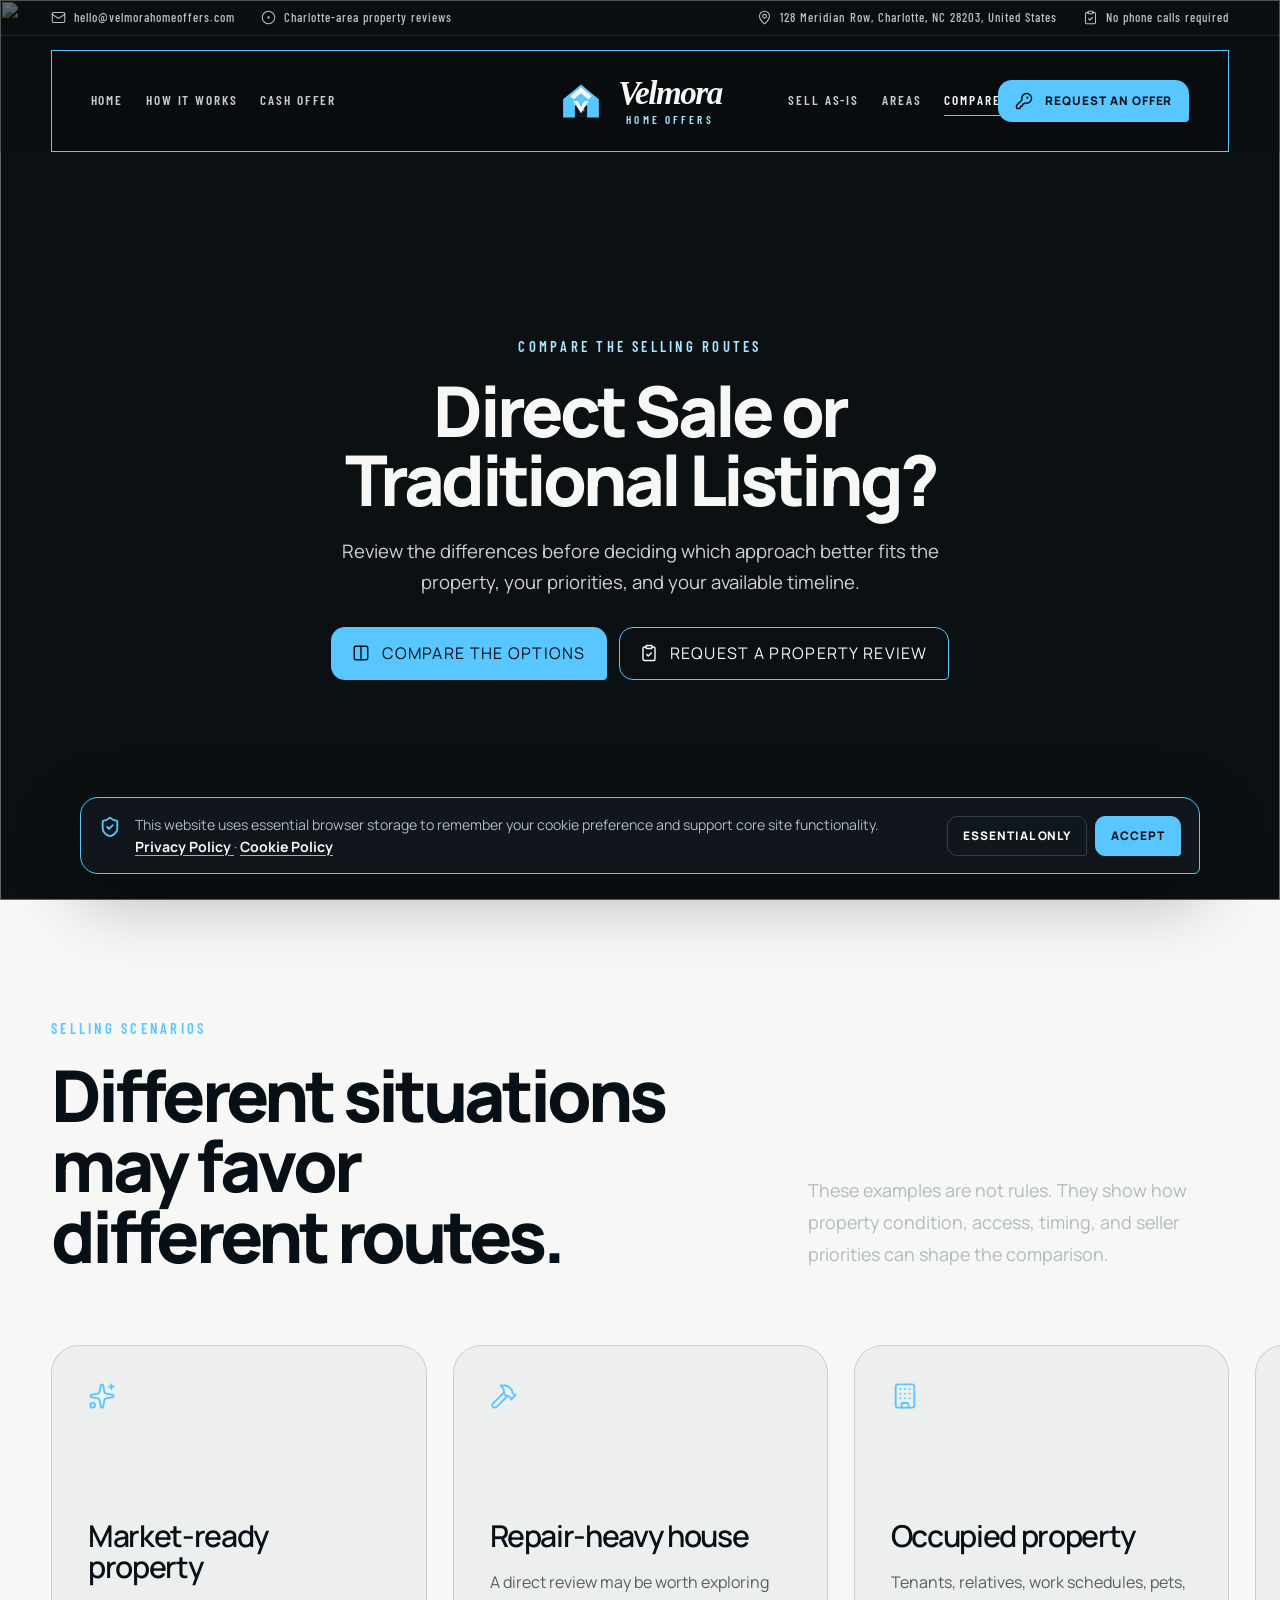
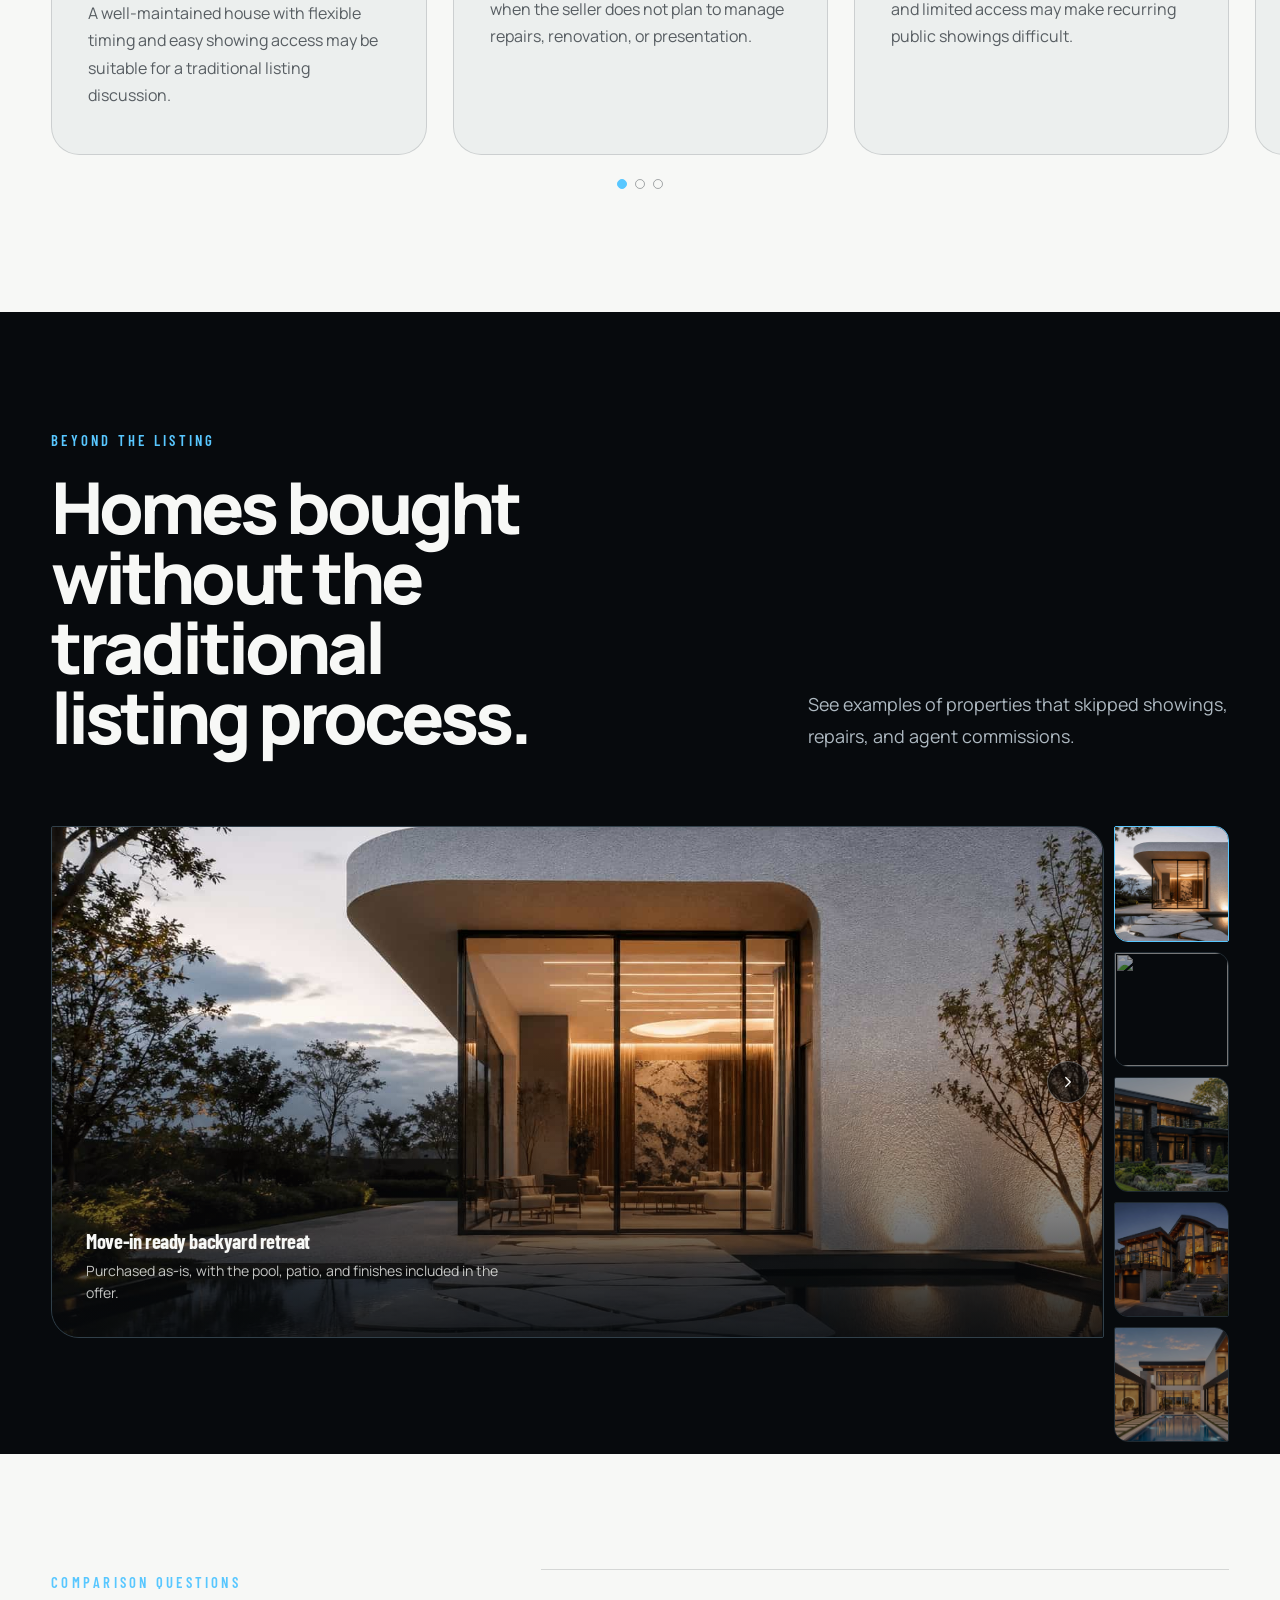
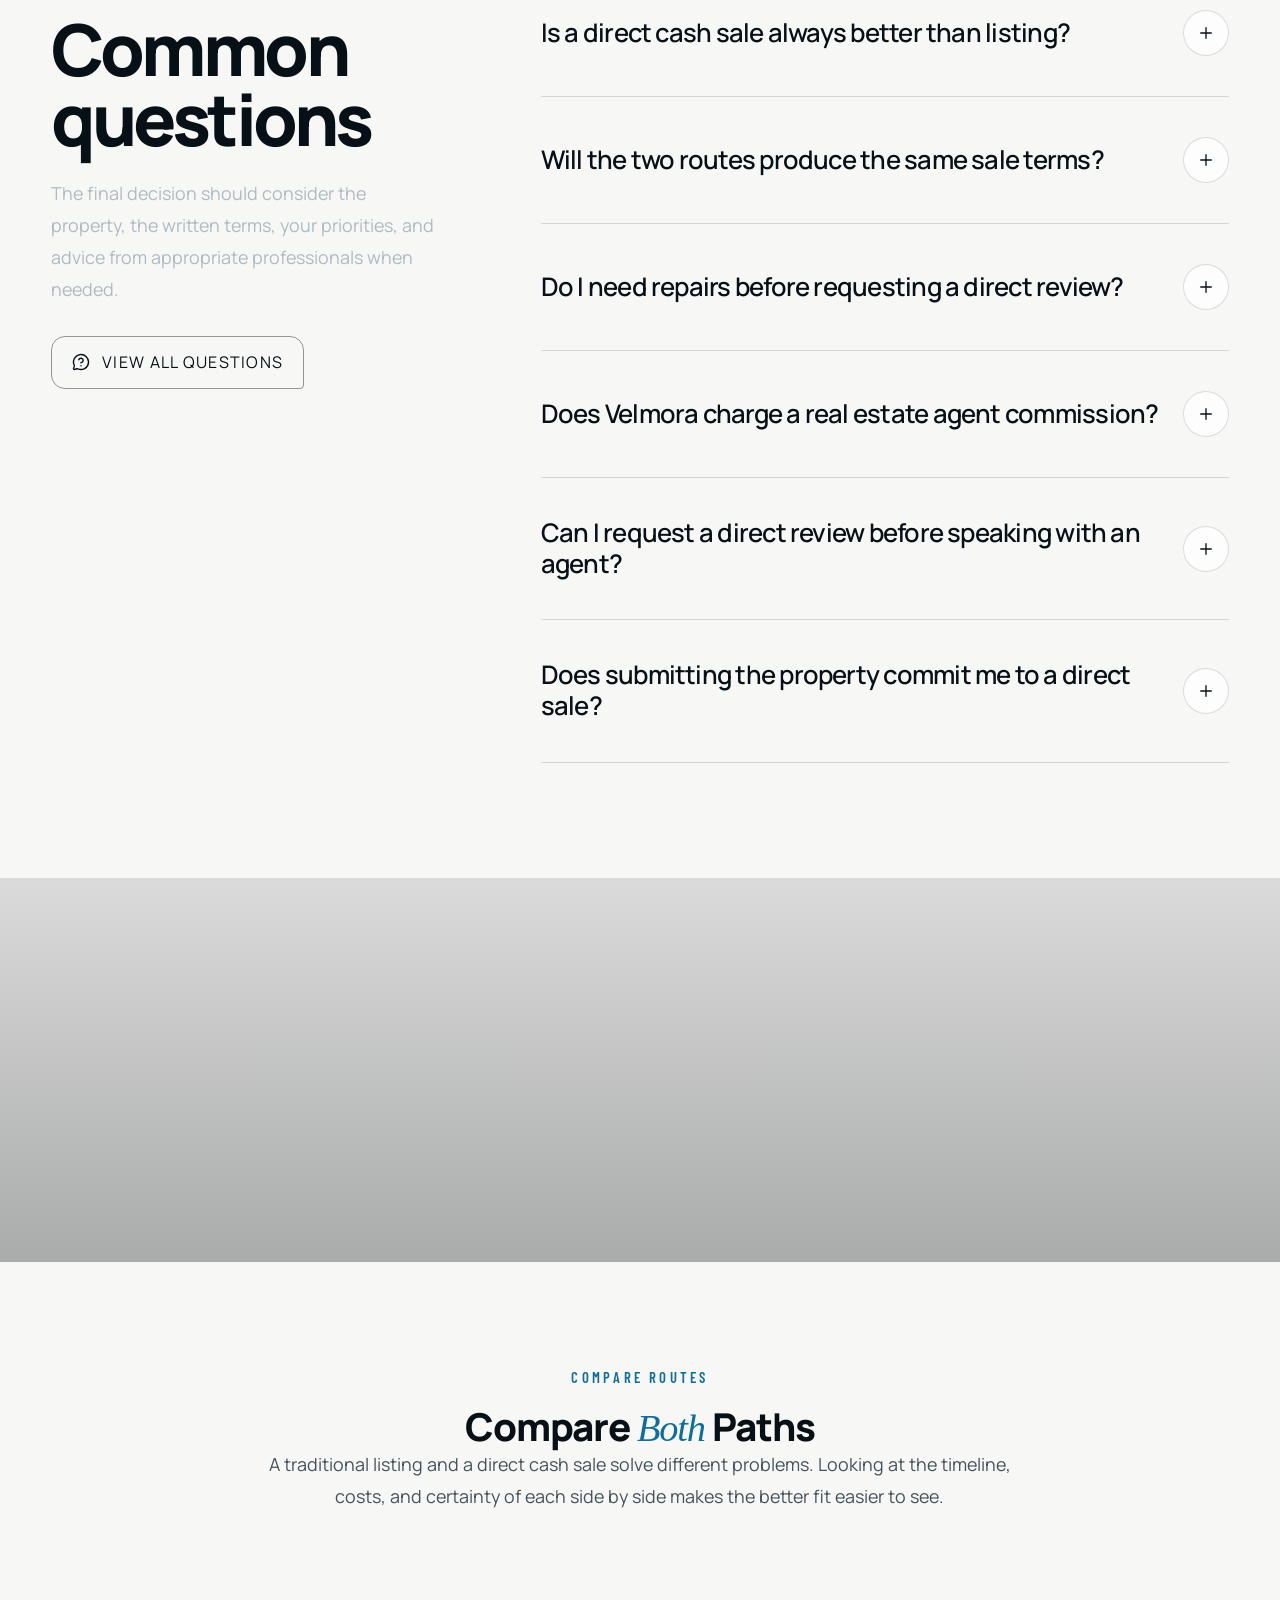
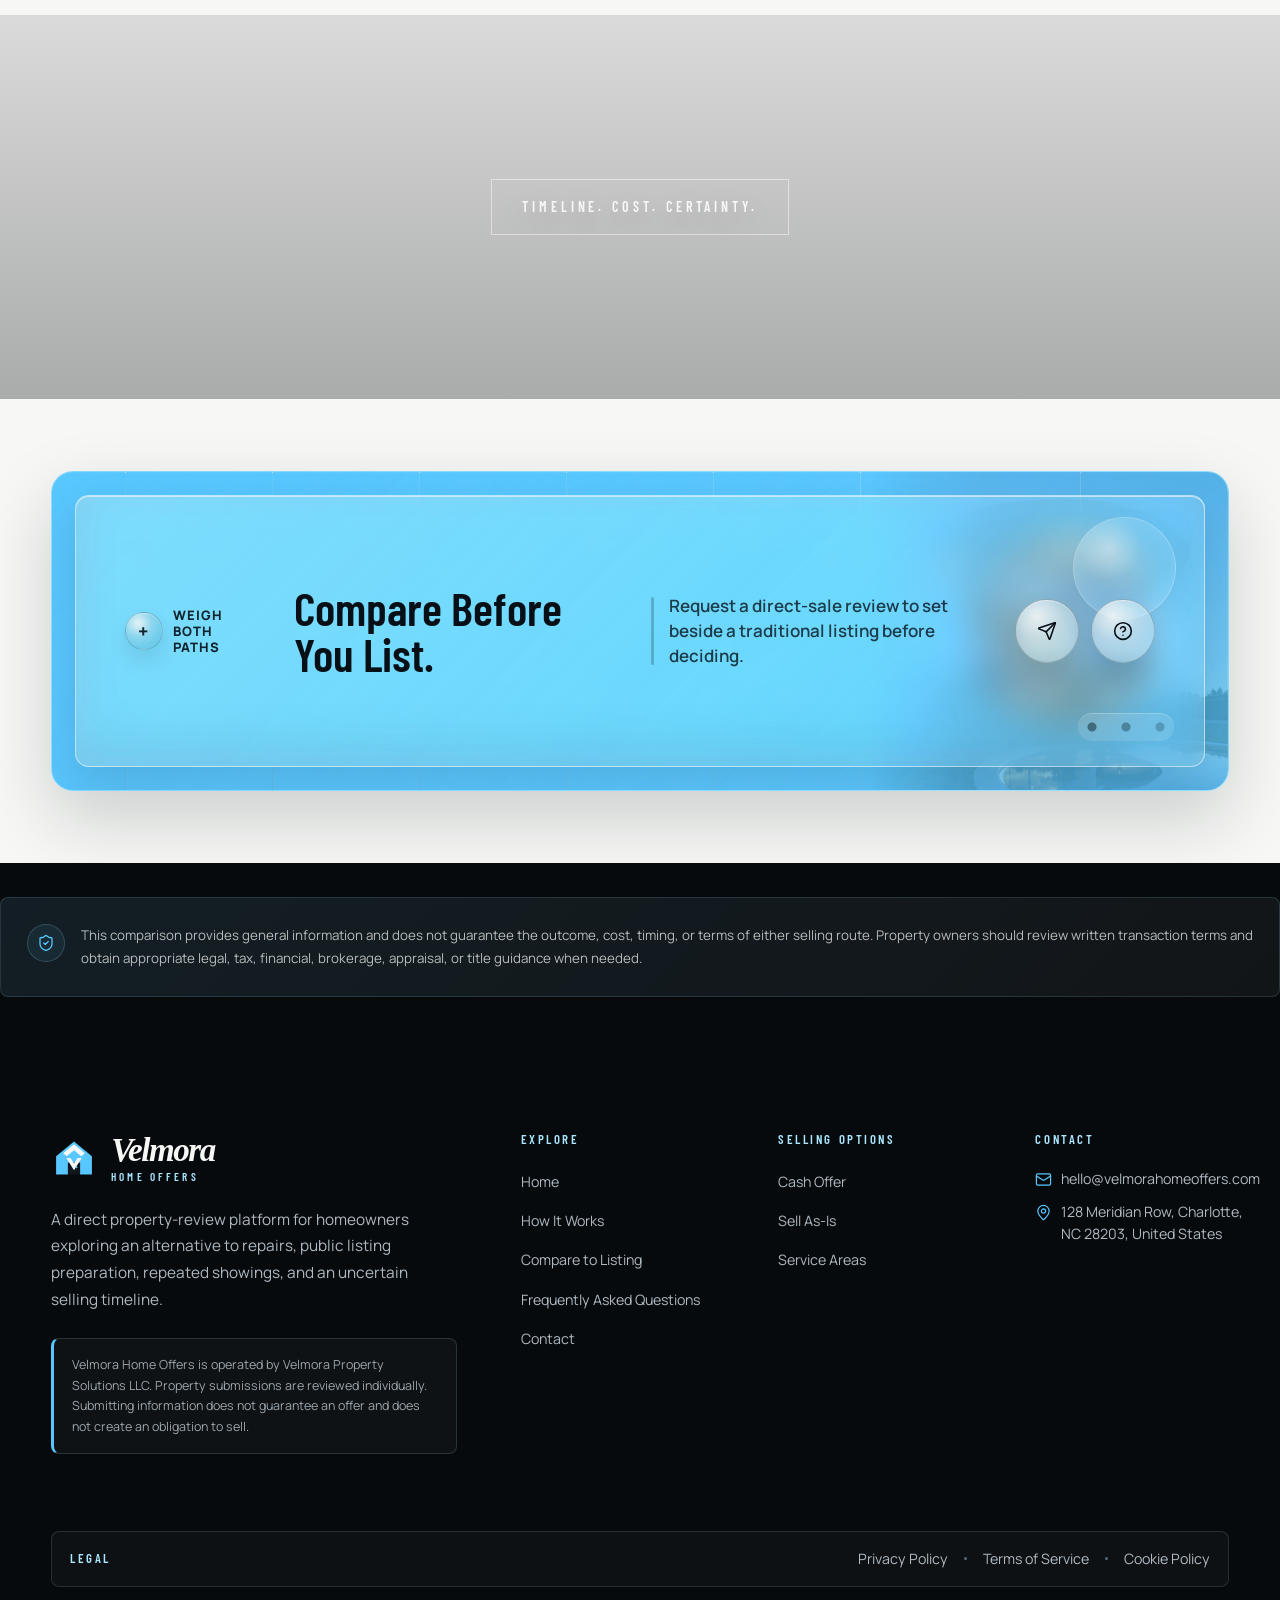
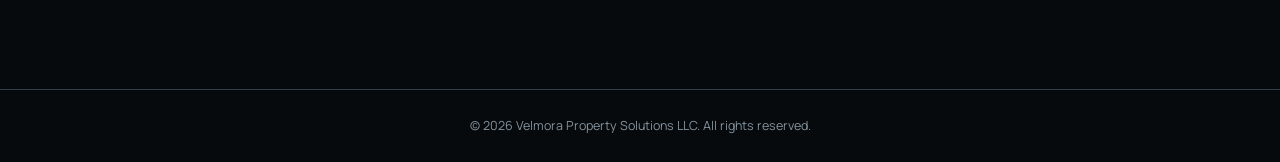
==== commit 1263f5c3: "+" ====
--- a/compare-to-listing.html
+++ b/compare-to-listing.html
@@ -568,6 +568,38 @@
                 </div>
             </section>
 
+            <section class="parallax-strip site-text-center" aria-labelledby="comparison-parallax-title">
+                <div class="parallax-strip__frame" role="img"
+                    aria-label="Modern home with a courtyard pool at dusk"
+                    style="background-image: url('assets/images/card-1.jpg');"></div>
+
+                <div class="parallax-strip__body">
+                    <div class="site-container-narrow">
+                        <span class="site-eyebrow">
+                            Compare Routes
+                        </span>
+
+                        <h2 class="parallax-strip__heading" id="comparison-parallax-title">
+                            Compare <em>Both</em> Paths
+                        </h2>
+
+                        <p class="site-copy">
+                            A traditional listing and a direct cash sale solve different
+                            problems. Looking at the timeline, costs, and certainty of each
+                            side by side makes the better fit easier to see.
+                        </p>
+                    </div>
+                </div>
+
+                <div class="parallax-strip__frame" role="img"
+                    aria-label="Curved modern pavilion with a reflecting pool at dusk"
+                    style="background-image: url('assets/images/contact-collab-portrait.jpg');">
+                    <span class="parallax-strip__frame-caption">
+                        <span>Timeline. Cost. Certainty.</span>
+                    </span>
+                </div>
+            </section>
+
             <section class="billboard-cta-section" aria-labelledby="comparison-cta-title">
                 <div class="site-container-wide">
                     <div class="billboard-cta billboard-cta--ink" data-billboard-cta
--- a/assets/css/global.css
+++ b/assets/css/global.css
@@ -316,6 +316,106 @@
     margin-inline: auto;
 }
 
+/* ==========================================================================
+   Parallax Photo/Text Strip
+   ========================================================================== */
+
+.parallax-strip {
+    background: var(--color-white);
+}
+
+.parallax-strip .site-eyebrow {
+    color: #116c98;
+}
+
+.parallax-strip .site-copy {
+    margin-inline: auto;
+    color: #42515b;
+}
+
+.parallax-strip__frame {
+    position: relative;
+    min-height: clamp(240px, 30vw, 440px);
+    background-position: center;
+    background-repeat: no-repeat;
+    background-size: cover;
+    background-attachment: fixed;
+}
+
+.parallax-strip__frame::after {
+    position: absolute;
+    inset: 0;
+    background: linear-gradient(180deg, rgba(7, 10, 13, 0.12), rgba(7, 10, 13, 0.32));
+    content: "";
+}
+
+.parallax-strip__frame-caption {
+    position: absolute;
+    inset: 0;
+    z-index: 1;
+    display: grid;
+    place-items: center;
+    padding: 24px;
+}
+
+.parallax-strip__frame-caption span {
+    padding: 15px 30px;
+    border: 1px solid rgba(247, 248, 246, 0.55);
+    color: var(--color-white);
+    font-family: var(--font-display);
+    font-size: clamp(0.75rem, 0.7rem + 0.22vw, 0.92rem);
+    font-weight: 600;
+    letter-spacing: 0.28em;
+    text-align: center;
+    text-shadow: 0 10px 26px rgba(0, 0, 0, 0.4);
+    text-transform: uppercase;
+}
+
+.parallax-strip__body {
+    padding-block: clamp(64px, 8vw, 108px);
+}
+
+.parallax-strip__heading {
+    margin-top: 16px;
+    color: var(--color-ink);
+    font-family: var(--font-body);
+    font-size: clamp(1.15rem, 0.8rem + 2vw, 2.75rem);
+    font-weight: 800;
+    letter-spacing: -0.03em;
+    line-height: 1.06;
+    white-space: nowrap;
+}
+
+.parallax-strip__heading em {
+    color: #116c98;
+    font-family: Georgia, "Times New Roman", serif;
+    font-style: italic;
+    font-weight: 400;
+}
+
+@media (max-width: 1024px) {
+    .parallax-strip__frame {
+        background-attachment: scroll;
+    }
+}
+
+@media (max-width: 560px) {
+    .parallax-strip__frame {
+        min-height: 220px;
+    }
+
+    .parallax-strip__frame-caption span {
+        padding: 12px 20px;
+        letter-spacing: 0.2em;
+    }
+}
+
+@media (prefers-reduced-motion: reduce) {
+    .parallax-strip__frame {
+        background-attachment: scroll;
+    }
+}
+
 .site-button-row {
     display: flex;
     flex-wrap: wrap;
--- a/assets/css/billboard-cta.css
+++ b/assets/css/billboard-cta.css
@@ -203,13 +203,14 @@
 
     position: relative;
     z-index: 5;
+    box-sizing: border-box;
     display: grid;
     grid-template-columns: minmax(112px, 0.42fr) minmax(250px, 0.98fr) minmax(260px, 1fr) auto;
     align-items: center;
     justify-content: center;
     gap: clamp(16px, 2.2vw, 30px);
     height: calc(100% - (var(--billboard-content-inset) * 2));
-    width: calc(100% - (var(--billboard-content-inset) * 2));
+    width: auto;
     max-width: none;
     min-width: 0;
     margin: var(--billboard-content-inset);
@@ -277,7 +278,6 @@
 }
 
 .billboard-cta--content-right .billboard-cta__content {
-    margin-left: 0;
     text-align: left;
 }
 
@@ -489,7 +489,6 @@
         align-items: center;
         justify-content: center;
         height: calc(100% - 24px);
-        margin-left: 0;
         margin: 12px;
         padding: clamp(22px, 6vw, 32px);
         text-align: center;
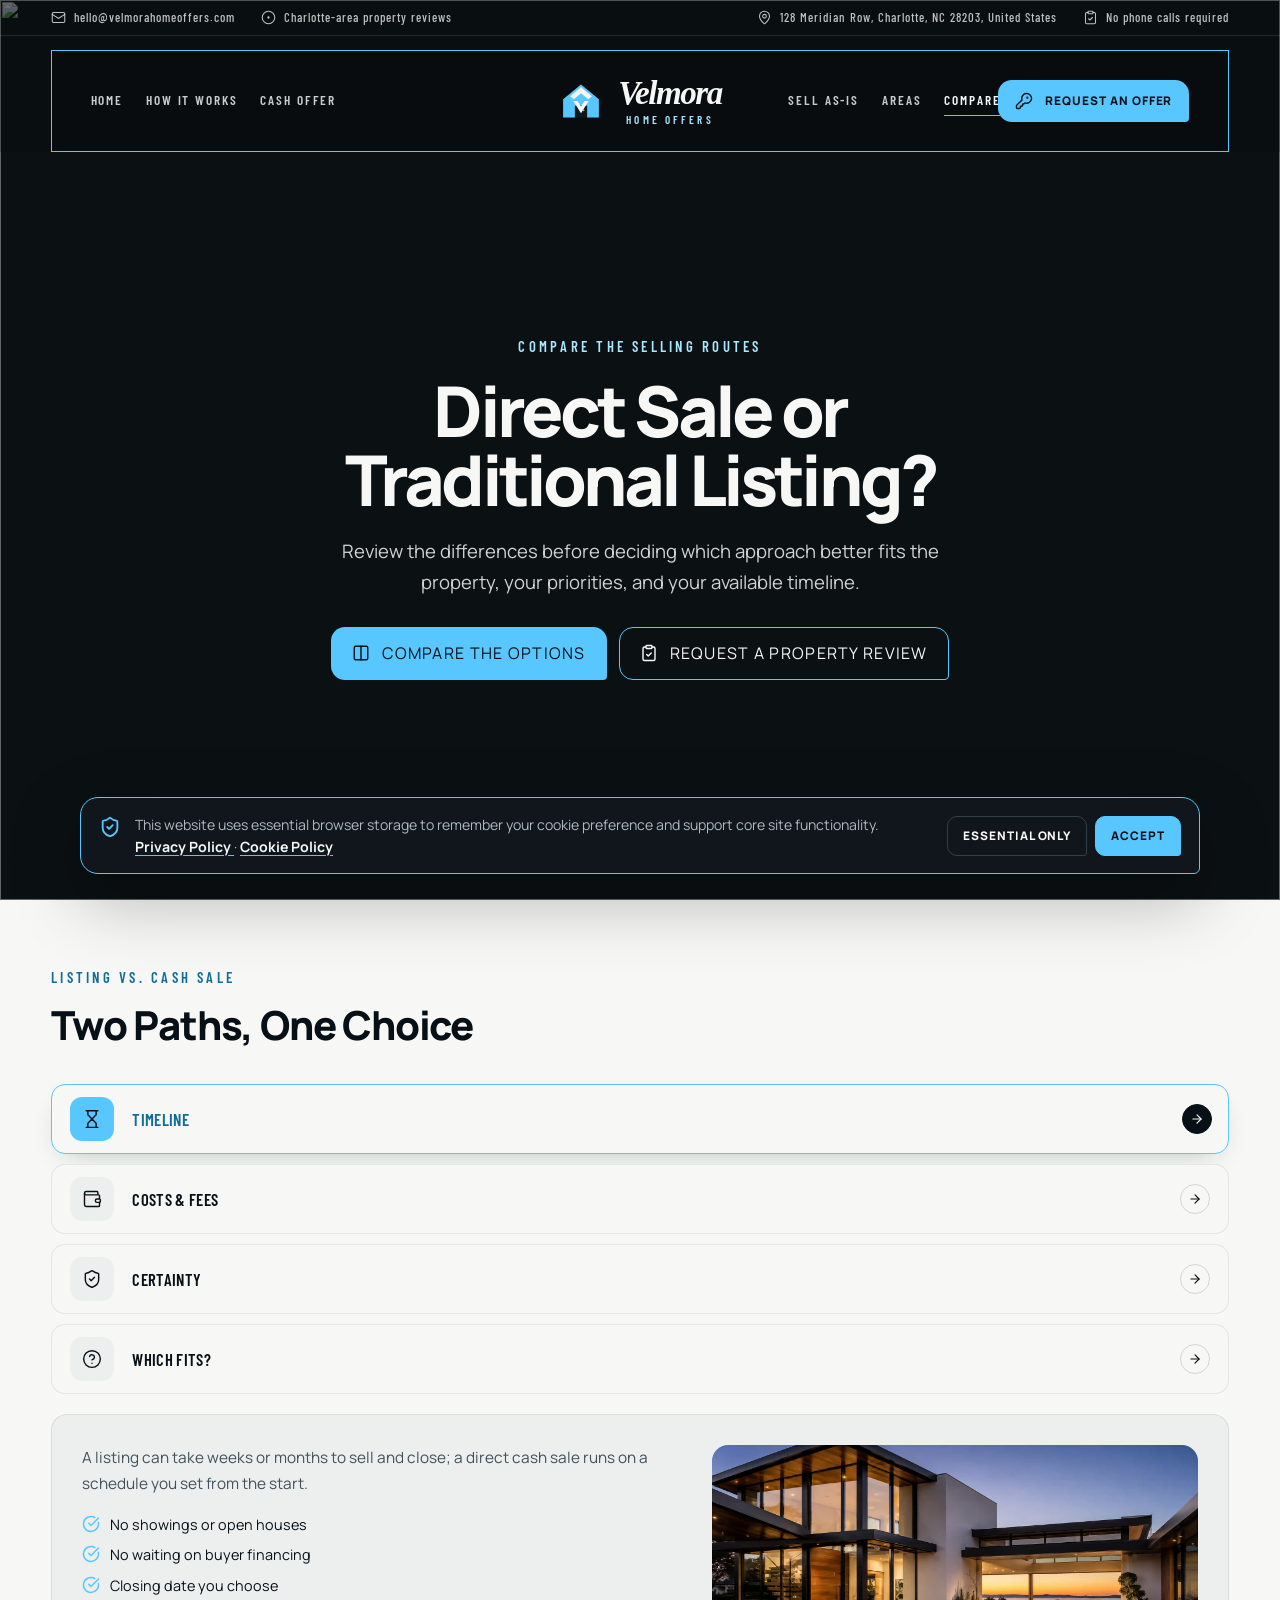
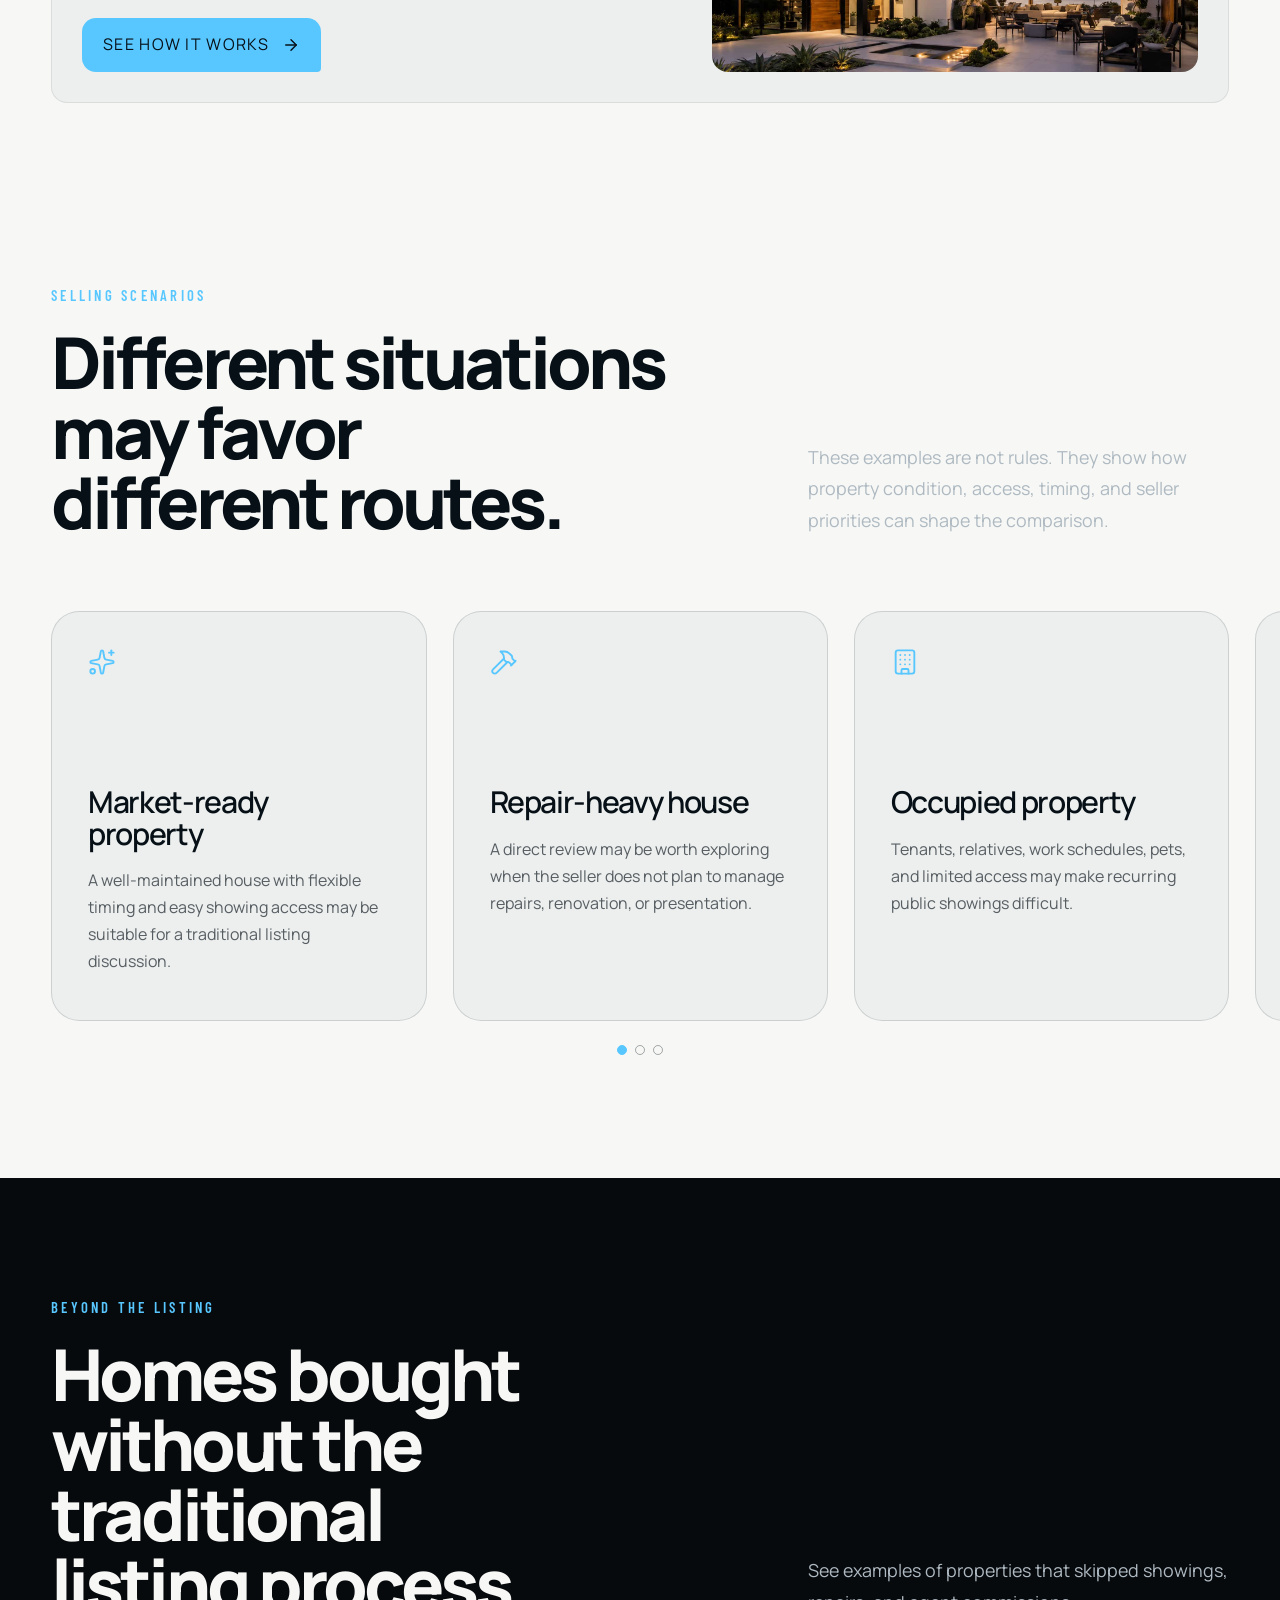
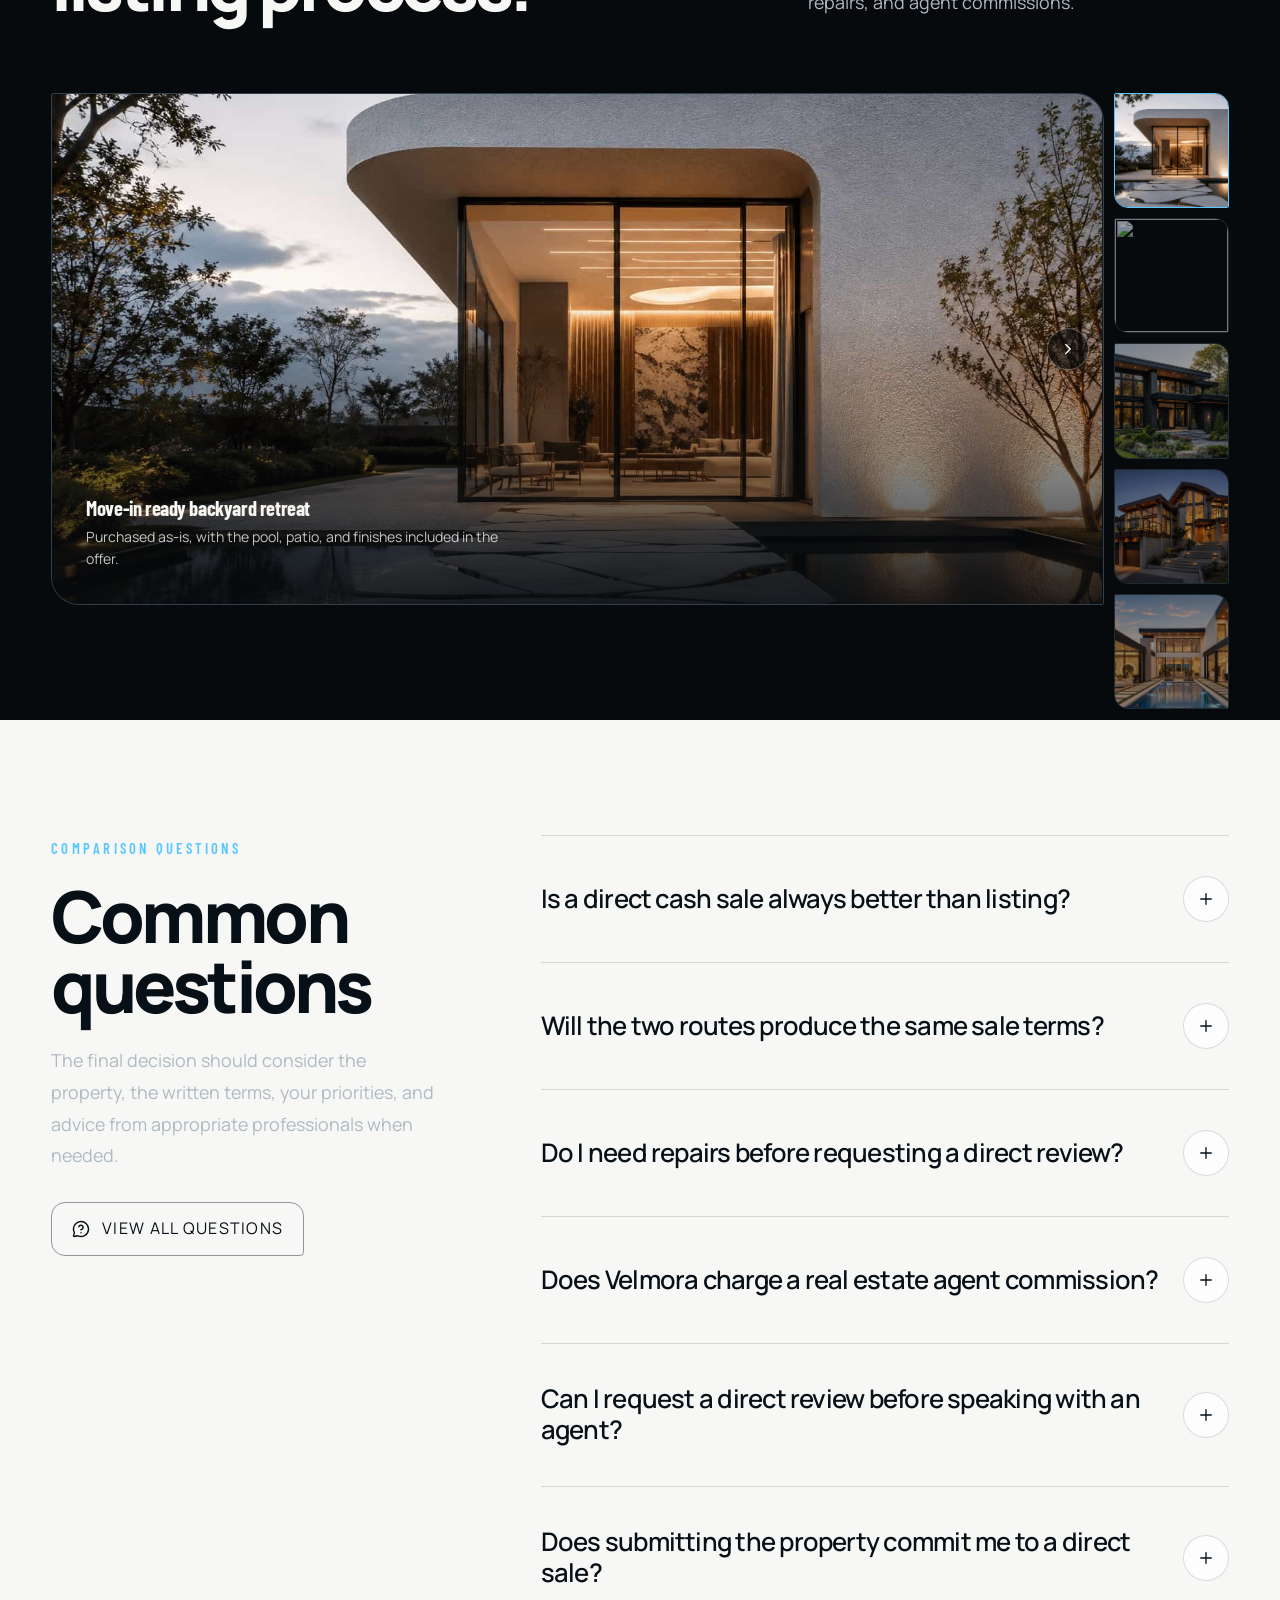
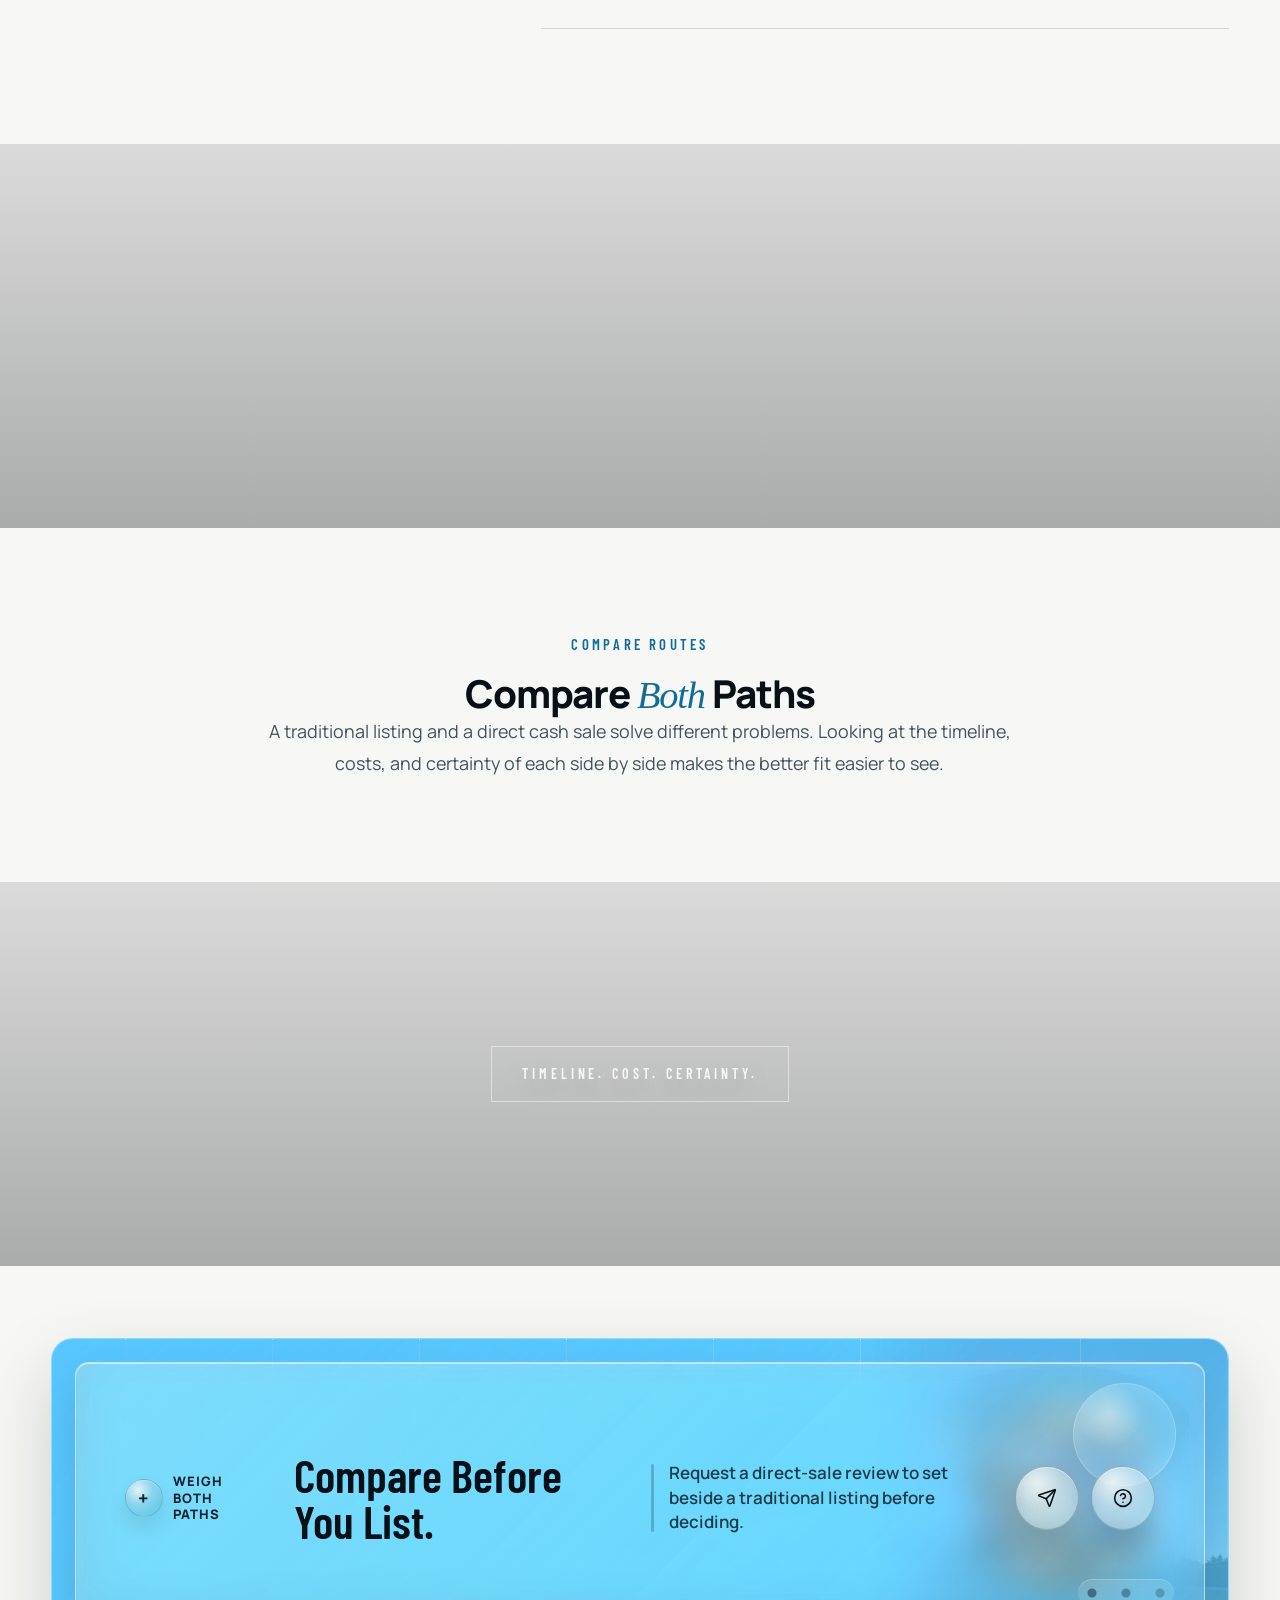
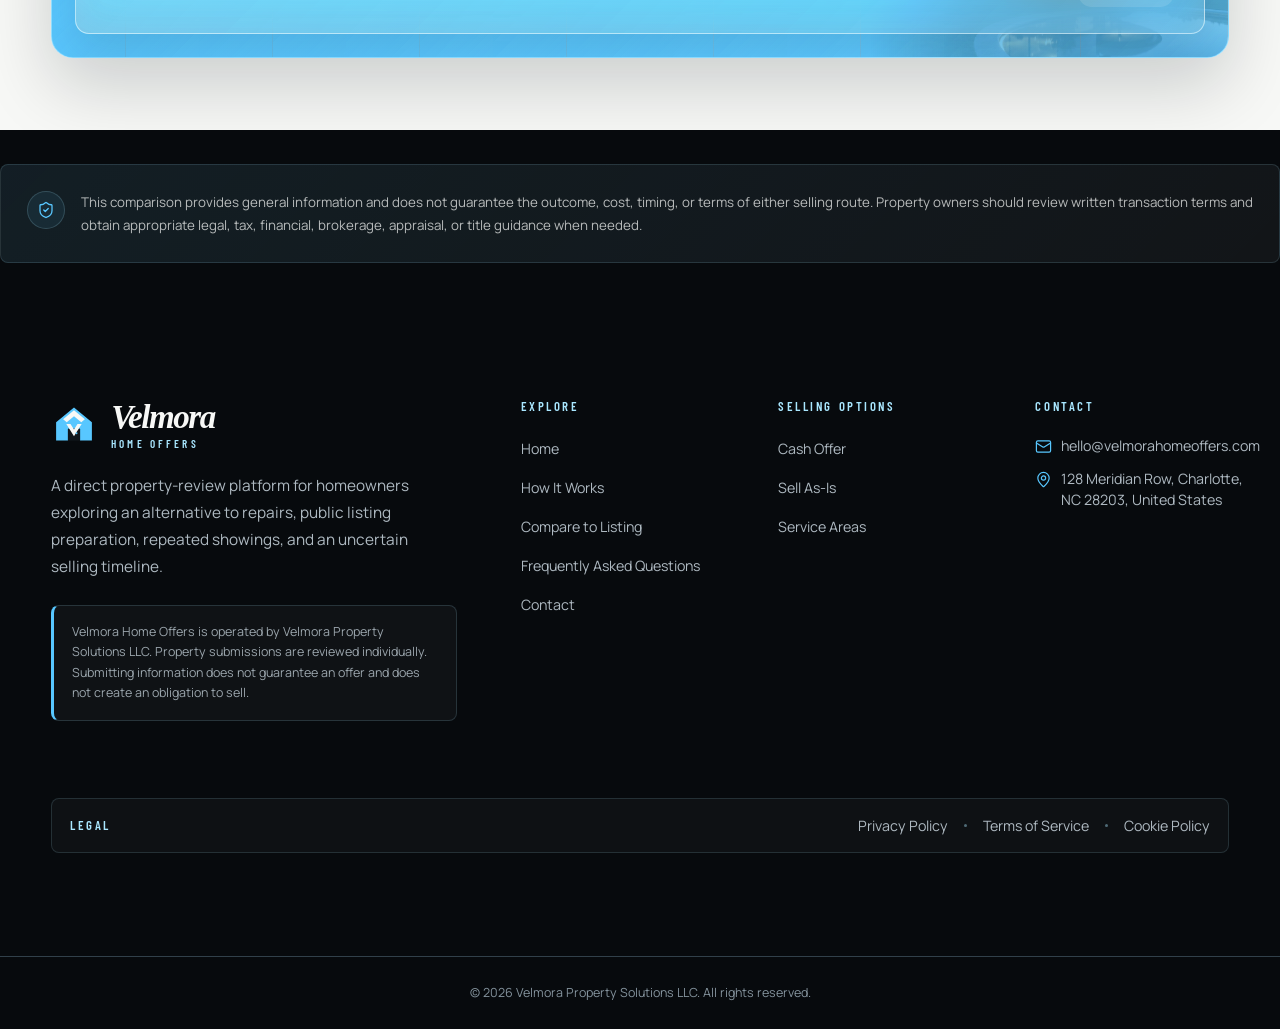
==== commit 46dae4a2: "+" ====
--- a/compare-to-listing.html
+++ b/compare-to-listing.html
@@ -129,6 +129,248 @@
 
                     <button class="trivision-hero__dot" type="button" data-trivision-dot="2"
                         aria-label="Show slide 3"></button>
+                </div>
+            </section>
+
+            <section class="service-tabs" data-service-tabs aria-label="Listing versus a cash sale">
+                <div class="site-container-wide">
+                    <div class="service-tabs__head">
+                        <span class="site-eyebrow">
+                            Listing vs. Cash Sale
+                        </span>
+
+                        <h2 class="service-tabs__heading">
+                            Two Paths, One Choice
+                        </h2>
+                    </div>
+
+                    <div class="service-tabs__layout">
+                        <ul class="service-tabs__list" role="tablist">
+                            <li class="service-tabs__row is-active" data-service-tabs-row="compare-tab-1">
+                                <button class="service-tabs__row-btn" type="button" role="tab"
+                                    id="compare-tab-1-label" aria-controls="compare-tab-1" aria-selected="true"
+                                    tabindex="0" data-service-tabs-button>
+                                    <span class="service-tabs__row-icon">
+                                        <i data-lucide="hourglass" aria-hidden="true"></i>
+                                    </span>
+
+                                    <span class="service-tabs__row-title">
+                                        Timeline
+                                    </span>
+
+                                    <span class="service-tabs__row-arrow">
+                                        <i data-lucide="arrow-right" aria-hidden="true"></i>
+                                    </span>
+                                </button>
+                            </li>
+
+                            <li class="service-tabs__row" data-service-tabs-row="compare-tab-2">
+                                <button class="service-tabs__row-btn" type="button" role="tab"
+                                    id="compare-tab-2-label" aria-controls="compare-tab-2" aria-selected="false"
+                                    tabindex="-1" data-service-tabs-button>
+                                    <span class="service-tabs__row-icon">
+                                        <i data-lucide="wallet" aria-hidden="true"></i>
+                                    </span>
+
+                                    <span class="service-tabs__row-title">
+                                        Costs &amp; Fees
+                                    </span>
+
+                                    <span class="service-tabs__row-arrow">
+                                        <i data-lucide="arrow-right" aria-hidden="true"></i>
+                                    </span>
+                                </button>
+                            </li>
+
+                            <li class="service-tabs__row" data-service-tabs-row="compare-tab-3">
+                                <button class="service-tabs__row-btn" type="button" role="tab"
+                                    id="compare-tab-3-label" aria-controls="compare-tab-3" aria-selected="false"
+                                    tabindex="-1" data-service-tabs-button>
+                                    <span class="service-tabs__row-icon">
+                                        <i data-lucide="shield-check" aria-hidden="true"></i>
+                                    </span>
+
+                                    <span class="service-tabs__row-title">
+                                        Certainty
+                                    </span>
+
+                                    <span class="service-tabs__row-arrow">
+                                        <i data-lucide="arrow-right" aria-hidden="true"></i>
+                                    </span>
+                                </button>
+                            </li>
+
+                            <li class="service-tabs__row" data-service-tabs-row="compare-tab-4">
+                                <button class="service-tabs__row-btn" type="button" role="tab"
+                                    id="compare-tab-4-label" aria-controls="compare-tab-4" aria-selected="false"
+                                    tabindex="-1" data-service-tabs-button>
+                                    <span class="service-tabs__row-icon">
+                                        <i data-lucide="circle-help" aria-hidden="true"></i>
+                                    </span>
+
+                                    <span class="service-tabs__row-title">
+                                        Which Fits?
+                                    </span>
+
+                                    <span class="service-tabs__row-arrow">
+                                        <i data-lucide="arrow-right" aria-hidden="true"></i>
+                                    </span>
+                                </button>
+                            </li>
+                        </ul>
+
+                        <div class="service-tabs__panels">
+                            <div class="service-tabs__panel is-active" role="tabpanel" id="compare-tab-1"
+                                aria-labelledby="compare-tab-1-label" data-service-tabs-panel="compare-tab-1">
+                                <div class="service-tabs__panel-text">
+                                    <p class="service-tabs__panel-copy">
+                                        A listing can take weeks or months to sell and close; a
+                                        direct cash sale runs on a schedule you set from the
+                                        start.
+                                    </p>
+
+                                    <ul class="service-tabs__checklist">
+                                        <li>
+                                            <i data-lucide="check-circle" aria-hidden="true"></i>
+                                            No showings or open houses
+                                        </li>
+
+                                        <li>
+                                            <i data-lucide="check-circle" aria-hidden="true"></i>
+                                            No waiting on buyer financing
+                                        </li>
+
+                                        <li>
+                                            <i data-lucide="check-circle" aria-hidden="true"></i>
+                                            Closing date you choose
+                                        </li>
+                                    </ul>
+
+                                    <a class="site-button site-button--sky service-tabs__btn" href="how-it-works.html">
+                                        See How It Works
+                                        <i data-lucide="arrow-right" aria-hidden="true"></i>
+                                    </a>
+                                </div>
+
+                                <div class="service-tabs__panel-photo"
+                                    style="background-image: url('assets/images/home-hero-b.jpg');" role="img"
+                                    aria-label="Modern glass home overlooking the water at dusk"></div>
+                            </div>
+
+                            <div class="service-tabs__panel" role="tabpanel" id="compare-tab-2"
+                                aria-labelledby="compare-tab-2-label" data-service-tabs-panel="compare-tab-2">
+                                <div class="service-tabs__panel-text">
+                                    <p class="service-tabs__panel-copy">
+                                        Agent commissions, repairs, and staging costs add up with
+                                        a traditional listing — a direct sale skips most of that.
+                                    </p>
+
+                                    <ul class="service-tabs__checklist">
+                                        <li>
+                                            <i data-lucide="check-circle" aria-hidden="true"></i>
+                                            No agent commissions
+                                        </li>
+
+                                        <li>
+                                            <i data-lucide="check-circle" aria-hidden="true"></i>
+                                            No repair or staging costs
+                                        </li>
+
+                                        <li>
+                                            <i data-lucide="check-circle" aria-hidden="true"></i>
+                                            Fewer closing surprises
+                                        </li>
+                                    </ul>
+
+                                    <a class="site-button site-button--sky service-tabs__btn"
+                                        href="sell-house-as-is.html">
+                                        Understand Selling As-Is
+                                        <i data-lucide="arrow-right" aria-hidden="true"></i>
+                                    </a>
+                                </div>
+
+                                <div class="service-tabs__panel-photo"
+                                    style="background-image: url('assets/images/how-it-works-hero-a.jpg');"
+                                    role="img" aria-label="Modern home exterior at dusk"></div>
+                            </div>
+
+                            <div class="service-tabs__panel" role="tabpanel" id="compare-tab-3"
+                                aria-labelledby="compare-tab-3-label" data-service-tabs-panel="compare-tab-3">
+                                <div class="service-tabs__panel-text">
+                                    <p class="service-tabs__panel-copy">
+                                        Financed buyers can fall through after inspection or
+                                        appraisal; a cash offer removes that layer of risk
+                                        entirely.
+                                    </p>
+
+                                    <ul class="service-tabs__checklist">
+                                        <li>
+                                            <i data-lucide="check-circle" aria-hidden="true"></i>
+                                            No financing contingency
+                                        </li>
+
+                                        <li>
+                                            <i data-lucide="check-circle" aria-hidden="true"></i>
+                                            No appraisal risk
+                                        </li>
+
+                                        <li>
+                                            <i data-lucide="check-circle" aria-hidden="true"></i>
+                                            A firm number in writing
+                                        </li>
+                                    </ul>
+
+                                    <a class="site-button site-button--sky service-tabs__btn"
+                                        href="get-a-cash-offer.html">
+                                        Get a Cash Offer
+                                        <i data-lucide="arrow-right" aria-hidden="true"></i>
+                                    </a>
+                                </div>
+
+                                <div class="service-tabs__panel-photo"
+                                    style="background-image: url('assets/images/situation-tenant.jpg');" role="img"
+                                    aria-label="Stone villa exterior with a swimming pool"></div>
+                            </div>
+
+                            <div class="service-tabs__panel" role="tabpanel" id="compare-tab-4"
+                                aria-labelledby="compare-tab-4-label" data-service-tabs-panel="compare-tab-4">
+                                <div class="service-tabs__panel-text">
+                                    <p class="service-tabs__panel-copy">
+                                        Neither route is automatically better — the right fit
+                                        depends on timeline, condition, and how much certainty
+                                        matters most.
+                                    </p>
+
+                                    <ul class="service-tabs__checklist">
+                                        <li>
+                                            <i data-lucide="check-circle" aria-hidden="true"></i>
+                                            Compare side by side
+                                        </li>
+
+                                        <li>
+                                            <i data-lucide="check-circle" aria-hidden="true"></i>
+                                            No pressure to decide
+                                        </li>
+
+                                        <li>
+                                            <i data-lucide="check-circle" aria-hidden="true"></i>
+                                            Ask before you commit
+                                        </li>
+                                    </ul>
+
+                                    <a class="site-button site-button--sky service-tabs__btn"
+                                        href="frequently-asked-questions.html">
+                                        Read Common Questions
+                                        <i data-lucide="arrow-right" aria-hidden="true"></i>
+                                    </a>
+                                </div>
+
+                                <div class="service-tabs__panel-photo"
+                                    style="background-image: url('assets/images/contact-hero-b.jpg');" role="img"
+                                    aria-label="Minimalist home with a gravel driveway in daylight"></div>
+                            </div>
+                        </div>
+                    </div>
                 </div>
             </section>
 
--- a/assets/css/global.css
+++ b/assets/css/global.css
@@ -416,6 +416,269 @@
     }
 }
 
+/* ==========================================================================
+   Service Tabs (hover-driven row list + text/photo panel)
+   ========================================================================== */
+
+.service-tabs {
+    padding: var(--section-space-compact) 0;
+    background: var(--color-white);
+}
+
+.service-tabs__head {
+    max-width: 640px;
+    margin-bottom: clamp(26px, 3vw, 38px);
+}
+
+.service-tabs__head .site-eyebrow {
+    color: #116c98;
+}
+
+.service-tabs__heading {
+    margin-top: 12px;
+    color: var(--color-ink);
+    font-family: var(--font-body);
+    font-size: clamp(1.35rem, 0.95rem + 2vw, 2.5rem);
+    font-weight: 800;
+    letter-spacing: -0.03em;
+    line-height: 1.08;
+    white-space: nowrap;
+}
+
+.service-tabs__layout {
+    display: flex;
+    flex-direction: column;
+    gap: clamp(14px, 1.6vw, 20px);
+}
+
+.service-tabs__list {
+    display: flex;
+    flex-direction: column;
+    gap: 10px;
+    margin: 0;
+    padding: 0;
+    list-style: none;
+}
+
+.service-tabs__row-btn {
+    display: flex;
+    width: 100%;
+    align-items: center;
+    gap: 18px;
+    padding: 12px 18px;
+    border: 1px solid rgba(7, 16, 23, 0.08);
+    border-radius: 14px;
+    cursor: pointer;
+    background: var(--color-white);
+    text-align: left;
+    transition:
+        border-color var(--transition-fast),
+        box-shadow var(--transition-fast);
+}
+
+.service-tabs__row-btn:hover,
+.service-tabs__row-btn:focus-visible {
+    border-color: rgba(88, 199, 255, 0.55);
+}
+
+.service-tabs__row.is-active .service-tabs__row-btn {
+    border-color: var(--color-sky);
+    box-shadow: 0 10px 28px -14px rgba(7, 16, 23, 0.3);
+}
+
+.service-tabs__row-icon {
+    display: grid;
+    flex: 0 0 auto;
+    place-items: center;
+    width: 44px;
+    height: 44px;
+    border-radius: 12px;
+    background: var(--color-warm-white);
+    transition: background-color var(--transition-fast);
+}
+
+.service-tabs__row-icon svg {
+    width: 20px;
+    height: 20px;
+    color: var(--color-ink);
+    stroke-width: 1.7;
+}
+
+.service-tabs__row.is-active .service-tabs__row-icon {
+    background: var(--color-sky);
+}
+
+.service-tabs__row-title {
+    flex: 1 1 auto;
+    min-width: 0;
+    color: var(--color-ink);
+    font-family: var(--font-display);
+    font-size: clamp(0.86rem, 0.8rem + 0.3vw, 1.05rem);
+    font-weight: 600;
+    letter-spacing: 0.02em;
+    text-transform: uppercase;
+    transition: color var(--transition-fast);
+}
+
+.service-tabs__row.is-active .service-tabs__row-title {
+    color: #116c98;
+}
+
+.service-tabs__row-arrow {
+    display: grid;
+    flex: 0 0 auto;
+    place-items: center;
+    width: 30px;
+    height: 30px;
+    border: 1px solid rgba(7, 16, 23, 0.15);
+    border-radius: 50%;
+    transition:
+        background-color var(--transition-fast),
+        border-color var(--transition-fast),
+        transform var(--transition-fast);
+}
+
+.service-tabs__row-arrow svg {
+    width: 14px;
+    height: 14px;
+    color: var(--color-ink);
+    stroke-width: 2;
+    transition: color var(--transition-fast);
+}
+
+.service-tabs__row.is-active .service-tabs__row-arrow {
+    border-color: var(--color-ink);
+    background: var(--color-ink);
+    transform: translateX(2px);
+}
+
+.service-tabs__row.is-active .service-tabs__row-arrow svg {
+    color: var(--color-white);
+}
+
+.service-tabs__panels {
+    position: relative;
+}
+
+.service-tabs__panel {
+    display: none;
+}
+
+.service-tabs__panel.is-active {
+    display: grid;
+    grid-template-columns: minmax(0, 1fr) minmax(260px, 0.82fr);
+    align-items: stretch;
+    gap: clamp(24px, 3vw, 40px);
+    padding: clamp(20px, 2.4vw, 30px);
+    border: 1px solid rgba(7, 16, 23, 0.08);
+    border-radius: var(--radius-medium);
+    background: var(--color-warm-white);
+    animation: service-tabs-fade 420ms ease;
+}
+
+@keyframes service-tabs-fade {
+    from {
+        opacity: 0;
+        transform: translateY(6px);
+    }
+
+    to {
+        opacity: 1;
+        transform: none;
+    }
+}
+
+.service-tabs__panel-text {
+    display: flex;
+    flex-direction: column;
+    justify-content: center;
+    gap: 16px;
+}
+
+.service-tabs__panel-copy {
+    color: #42515b;
+    font-size: 0.96rem;
+    line-height: 1.7;
+}
+
+.service-tabs__checklist {
+    display: grid;
+    gap: 9px;
+    margin: 0;
+    padding: 0;
+    list-style: none;
+}
+
+.service-tabs__checklist li {
+    display: flex;
+    align-items: flex-start;
+    gap: 10px;
+    color: var(--color-ink);
+    font-size: 0.9rem;
+    line-height: 1.5;
+}
+
+.service-tabs__checklist svg {
+    flex: 0 0 auto;
+    width: 18px;
+    height: 18px;
+    margin-top: 1px;
+    color: var(--color-sky);
+    stroke-width: 2;
+}
+
+.service-tabs__btn {
+    align-self: flex-start;
+    margin-top: 6px;
+}
+
+.service-tabs__panel-photo {
+    position: relative;
+    overflow: hidden;
+    min-height: 220px;
+    border-radius: var(--radius-medium);
+    background-position: center;
+    background-repeat: no-repeat;
+    background-size: cover;
+}
+
+@media (max-width: 860px) {
+    .service-tabs__row-title {
+        font-size: 0.82rem;
+    }
+
+    .service-tabs__panel.is-active {
+        grid-template-columns: 1fr;
+    }
+
+    .service-tabs__panel-photo {
+        order: -1;
+        min-height: 200px;
+    }
+}
+
+@media (max-width: 560px) {
+    .service-tabs__row-btn {
+        gap: 12px;
+        padding: 10px 12px;
+    }
+
+    .service-tabs__row-icon {
+        width: 38px;
+        height: 38px;
+    }
+
+    .service-tabs__row-arrow {
+        display: none;
+    }
+}
+
+@media (prefers-reduced-motion: reduce) {
+    .service-tabs__panel.is-active {
+        animation: none;
+    }
+}
+
 .site-button-row {
     display: flex;
     flex-wrap: wrap;
--- a/assets/css/services.css
+++ b/assets/css/services.css
@@ -736,193 +736,253 @@
     outline-offset: -5px;
 }
 
-.service-flip {
+.service-info-cards {
+    padding: var(--service-section-space) 0;
+    background: var(--color-warm-white, #ecefee);
+}
+
+.service-info-cards__grid {
+    display: grid;
+    grid-template-columns: 1fr;
+    gap: clamp(22px, 2.6vw, 32px);
+    margin: 0;
+    padding: 0;
+    list-style: none;
+}
+
+.service-info-cards__grid > li {
+    display: flex;
+}
+
+.service-info-card {
+    display: flex;
+    flex-direction: column;
+    width: 100%;
+    overflow: hidden;
+    border-radius: var(--radius-medium, 16px);
+    background: var(--color-white, #f7f8f6);
+    box-shadow: 0 20px 40px -14px rgba(7, 16, 23, 0.28);
+}
+
+.service-info-card__image {
     position: relative;
-    padding: var(--service-section-space) 0;
-    color: var(--color-white, #f7f8f6);
-    background: var(--color-charcoal, #10161b);
-}
-
-.service-flip__header {
-    display: grid;
-    grid-template-columns:
-        minmax(220px, 0.55fr) minmax(0, 1.45fr);
-    gap: 40px;
-    align-items: end;
-    margin-bottom: clamp(42px, 6vw, 78px);
-}
-
-.service-flip__header .site-eyebrow {
-    color: var(--color-sky-light, #a9e7ff);
-}
-
-.service-flip__header .site-heading {
-    max-width: 15ch;
-    color: var(--color-white, #f7f8f6);
-}
-
-.service-flip__grid {
-    display: grid;
-    grid-template-columns:
-        1fr 0.82fr 1fr;
-    gap: 16px;
-}
-
-.service-flip-card {
-    min-width: 0;
-    min-height: 560px;
-    perspective: 1400px;
-}
-
-.service-flip-card--vertical {
-    min-height: 650px;
-}
-
-.service-flip-card__button {
-    width: 100%;
-    height: 100%;
-    min-height: inherit;
+    background-position: center;
+    background-repeat: no-repeat;
+    background-size: cover;
+    filter: contrast(72%);
+    transition: filter 500ms cubic-bezier(0.43, 0.41, 0.22, 0.91);
+}
+
+.service-info-card__image::before {
+    display: block;
+    padding-top: 66.6%;
+    content: "";
+}
+
+.service-info-card:hover .service-info-card__image,
+.service-info-card:focus-within .service-info-card__image {
+    filter: contrast(100%);
+}
+
+.service-info-card__body {
+    display: flex;
+    flex: 1 1 auto;
+    flex-direction: column;
+    padding: clamp(22px, 2.6vw, 30px);
+}
+
+.service-info-card__title {
+    color: var(--color-ink, #071017);
+    font-family: var(--font-body);
+    font-size: 1.2rem;
+    font-weight: 800;
+    letter-spacing: -0.02em;
+    line-height: 1.15;
+}
+
+.service-info-card__text {
+    flex: 1 1 auto;
+    margin: 12px 0 clamp(20px, 2.4vw, 26px);
+    color: #42515b;
+    font-size: 0.94rem;
+    line-height: 1.7;
+}
+
+.service-info-card__btn {
+    align-self: flex-start;
+}
+
+@media (min-width: 56rem) {
+    .service-info-cards__grid {
+        grid-template-columns: repeat(3, minmax(0, 1fr));
+    }
+}
+
+/* ==========================================================================
+   Service Explore (department-style circle links)
+   ========================================================================== */
+
+.service-explore {
+    padding: clamp(48px, 6vw, 84px) 0;
+    background: var(--color-white, #f7f8f6);
+}
+
+.service-explore__grid {
+    display: grid;
+    grid-template-columns: repeat(5, minmax(0, 1fr));
+    gap: clamp(12px, 2vw, 28px);
+    margin: 0;
     padding: 0;
-    border: 0;
-    border-radius: var(--service-card-radius);
-    cursor: pointer;
+    list-style: none;
+}
+
+.service-explore__link {
+    display: flex;
+    flex-direction: column;
+    align-items: center;
     color: inherit;
-    background: transparent;
-    perspective: inherit;
-}
-
-.service-flip-card__button:focus-visible {
+    text-align: center;
+}
+
+.service-explore__link:focus-visible {
+    border-radius: 24px;
     outline: 3px solid var(--color-sky, #58c7ff);
-    outline-offset: 5px;
-}
-
-.service-flip-card__inner {
+    outline-offset: 6px;
+}
+
+.service-explore__circle-wrap {
+    display: block;
     position: relative;
+}
+
+.service-explore__circle {
     display: block;
-    width: 100%;
-    height: 100%;
-    min-height: inherit;
-    transform-style: preserve-3d;
-    transition: transform 760ms cubic-bezier(0.22, 1, 0.36, 1);
-}
-
-.service-flip-card.is-flipped .service-flip-card__inner {
-    transform: rotateY(180deg);
-}
-
-.service-flip-card--vertical.is-flipped .service-flip-card__inner {
-    transform: rotateX(180deg);
-}
-
-.service-flip-card__face {
+    position: relative;
+    width: clamp(120px, 11vw, 210px);
+    height: clamp(120px, 11vw, 210px);
+    overflow: hidden;
+    border-radius: 50%;
+    background: var(--color-warm-white, #ecefee);
+    transition:
+        box-shadow 320ms ease,
+        transform 320ms ease;
+}
+
+.service-explore__link:hover .service-explore__circle,
+.service-explore__link:focus-visible .service-explore__circle {
+    box-shadow: 0 24px 60px rgba(7, 16, 23, 0.24);
+    transform: translateY(-4px);
+}
+
+.service-explore__icon {
     position: absolute;
     inset: 0;
-    display: flex;
-    min-height: inherit;
-    overflow: hidden;
-    border: 1px solid var(--service-dark-border);
-    border-radius: var(--service-card-radius);
-    backface-visibility: hidden;
-    -webkit-backface-visibility: hidden;
-}
-
-.service-flip-card__front {
-    align-items: flex-end;
-    background: var(--color-surface, #161e24);
-}
-
-.service-flip-card__front::after {
+    display: grid;
+    place-items: center;
+    color: var(--color-ink, #071017);
+    opacity: 1;
+    transition: opacity 320ms ease;
+}
+
+.service-explore__icon svg {
+    width: 32%;
+    height: 32%;
+    stroke-width: 1.4;
+}
+
+.service-explore__photo {
     position: absolute;
     inset: 0;
-    content: "";
-    background: rgba(7, 10, 13, 0.5);
-}
-
-.service-flip-card__image {
+    background-position: center;
+    background-repeat: no-repeat;
+    background-size: cover;
+    opacity: 0;
+    transition: opacity 420ms ease;
+}
+
+.service-explore__link:hover .service-explore__photo,
+.service-explore__link:focus-visible .service-explore__photo {
+    opacity: 1;
+}
+
+.service-explore__link:hover .service-explore__icon,
+.service-explore__link:focus-visible .service-explore__icon {
+    opacity: 0;
+}
+
+.service-explore__tag {
     position: absolute;
-    inset: 0;
-    width: 100%;
-    height: 100%;
-    object-fit: cover;
-}
-
-.service-flip-card__front-content {
-    position: relative;
-    z-index: 2;
-    display: flex;
-    flex-direction: column;
-    align-items: flex-start;
-    width: 100%;
-    padding: clamp(24px, 3vw, 36px);
-    text-align: left;
-}
-
-.service-flip-card__icon {
-    width: 29px;
-    height: 29px;
-    margin-bottom: clamp(86px, 10vw, 148px);
-    color: var(--color-sky, #58c7ff);
-    stroke-width: 1.55;
-}
-
-.service-flip-card__title {
-    max-width: 13ch;
+    right: -8px;
+    bottom: 16%;
+    padding: 7px 16px;
+    border-radius: var(--radius-pill, 999px);
+    background: var(--color-ink, #071017);
     color: var(--color-white, #f7f8f6);
-    font-size: clamp(1.45rem, 2.4vw, 2.55rem);
-    font-weight: 570;
-    line-height: 1.05;
-    letter-spacing: -0.045em;
-}
-
-.service-flip-card__hint {
-    margin-top: 16px;
-    color: rgba(247, 248, 246, 0.6);
-    font-size: 0.75rem;
-    font-weight: 620;
-    letter-spacing: 0.11em;
+    font-family: var(--font-display);
+    font-size: 0.68rem;
+    font-weight: 600;
+    letter-spacing: 0.07em;
+    white-space: nowrap;
+    opacity: 0;
+    transform: translateY(6px);
+    transition:
+        opacity 260ms ease,
+        transform 260ms ease;
+}
+
+.service-explore__link:hover .service-explore__tag,
+.service-explore__link:focus-visible .service-explore__tag {
+    opacity: 1;
+    transform: translateY(0);
+}
+
+.service-explore__label {
+    margin-top: 22px;
+    color: var(--color-ink, #071017);
+    font-family: var(--font-body);
+    font-size: 1.1rem;
+    font-weight: 700;
+    letter-spacing: -0.01em;
+    transition: color 220ms ease;
+}
+
+.service-explore__link:hover .service-explore__label,
+.service-explore__link:focus-visible .service-explore__label {
+    color: #116c98;
+}
+
+.service-explore__count {
+    margin-top: 4px;
+    color: #116c98;
+    font-family: var(--font-display);
+    font-size: 0.72rem;
+    font-weight: 600;
+    letter-spacing: 0.07em;
     text-transform: uppercase;
 }
 
-.service-flip-card__back {
-    flex-direction: column;
-    justify-content: space-between;
-    padding: clamp(28px, 3.5vw, 44px);
-    color: var(--color-ink, #071017);
-    text-align: left;
-    background: var(--color-sky, #58c7ff);
-    transform: rotateY(180deg);
-}
-
-.service-flip-card--vertical .service-flip-card__back {
-    transform: rotateX(180deg);
-}
-
-.service-flip-card__back-label {
-    font-size: 0.72rem;
-    font-weight: 670;
-    line-height: 1.4;
-    letter-spacing: 0.13em;
-    text-transform: uppercase;
-}
-
-.service-flip-card__back-title {
-    display: block;
-    max-width: 12ch;
-    margin-top: auto;
-    font-size: clamp(1.75rem, 3vw, 3.6rem);
-    font-weight: 580;
-    line-height: 0.98;
-    letter-spacing: -0.055em;
-    text-wrap: balance;
-}
-
-.service-flip-card__back-text {
-    display: block;
-    max-width: 520px;
-    margin-top: 24px;
-    color: rgba(7, 16, 23, 0.68);
-    font-size: 0.94rem;
-    line-height: 1.7;
+@media (max-width: 900px) {
+    .service-explore__grid {
+        grid-template-columns: repeat(3, minmax(0, 1fr));
+        row-gap: clamp(28px, 4vw, 40px);
+    }
+}
+
+@media (max-width: 560px) {
+    .service-explore__grid {
+        grid-template-columns: repeat(2, minmax(0, 1fr));
+    }
+}
+
+@media (prefers-reduced-motion: reduce) {
+
+    .service-explore__circle,
+    .service-explore__photo,
+    .service-explore__icon,
+    .service-explore__tag,
+    .service-explore__label {
+        transition: none;
+    }
 }
 
 .service-process {
@@ -2020,15 +2080,6 @@
     .service-expand-card {
         min-height: 560px;
     }
-
-    .service-flip__grid {
-        grid-template-columns: repeat(3, minmax(0, 1fr));
-    }
-
-    .service-flip-card,
-    .service-flip-card--vertical {
-        min-height: 540px;
-    }
 }
 
 @media (max-width: 1024px) {
@@ -2098,15 +2149,6 @@
         transform: none;
     }
 
-    .service-flip__header {
-        grid-template-columns: 1fr;
-        gap: 18px;
-    }
-
-    .service-flip__header .site-heading {
-        max-width: 18ch;
-    }
-
     .service-page--stacked-process .service-process__intro {
         grid-template-columns: 1fr;
         gap: 16px;
@@ -2209,15 +2251,6 @@
     .service-expand-card,
     .service-expand-card.is-active {
         min-height: 480px;
-    }
-
-    .service-flip__grid {
-        grid-template-columns: 1fr;
-    }
-
-    .service-flip-card,
-    .service-flip-card--vertical {
-        min-height: 520px;
     }
 
     .service-page--stacked-process .service-process__list {
@@ -2334,15 +2367,6 @@
         min-height: 440px;
     }
 
-    .service-flip-card,
-    .service-flip-card--vertical {
-        min-height: 480px;
-    }
-
-    .service-flip-card__icon {
-        margin-bottom: 80px;
-    }
-
     .service-process-item {
         grid-template-columns: 1fr;
         gap: 22px;
@@ -2409,7 +2433,6 @@
     .service-expand-card,
     .service-expand-card__image,
     .service-expand-card__text,
-    .service-flip-card__inner,
     .service-faq-item__panel,
     .page-faq-item__panel,
     .service-faq-item__icon svg,
@@ -2510,35 +2533,12 @@
         color: #000;
     }
 
-    .service-flip {
-        color: #000;
+    .service-info-cards {
         background: #fff;
     }
 
-    .service-flip-card {
-        min-height: 0;
-        perspective: none;
-    }
-
-    .service-flip-card__button {
-        min-height: 0;
-    }
-
-    .service-flip-card__inner {
-        min-height: 0;
-        transform: none !important;
-    }
-
-    .service-flip-card__front {
-        display: none;
-    }
-
-    .service-flip-card__back {
-        position: relative;
-        min-height: 260px;
-        color: #000;
-        transform: none;
-        background: #fff;
+    .service-info-card {
+        box-shadow: none;
     }
 
     .service-faq-item__panel,
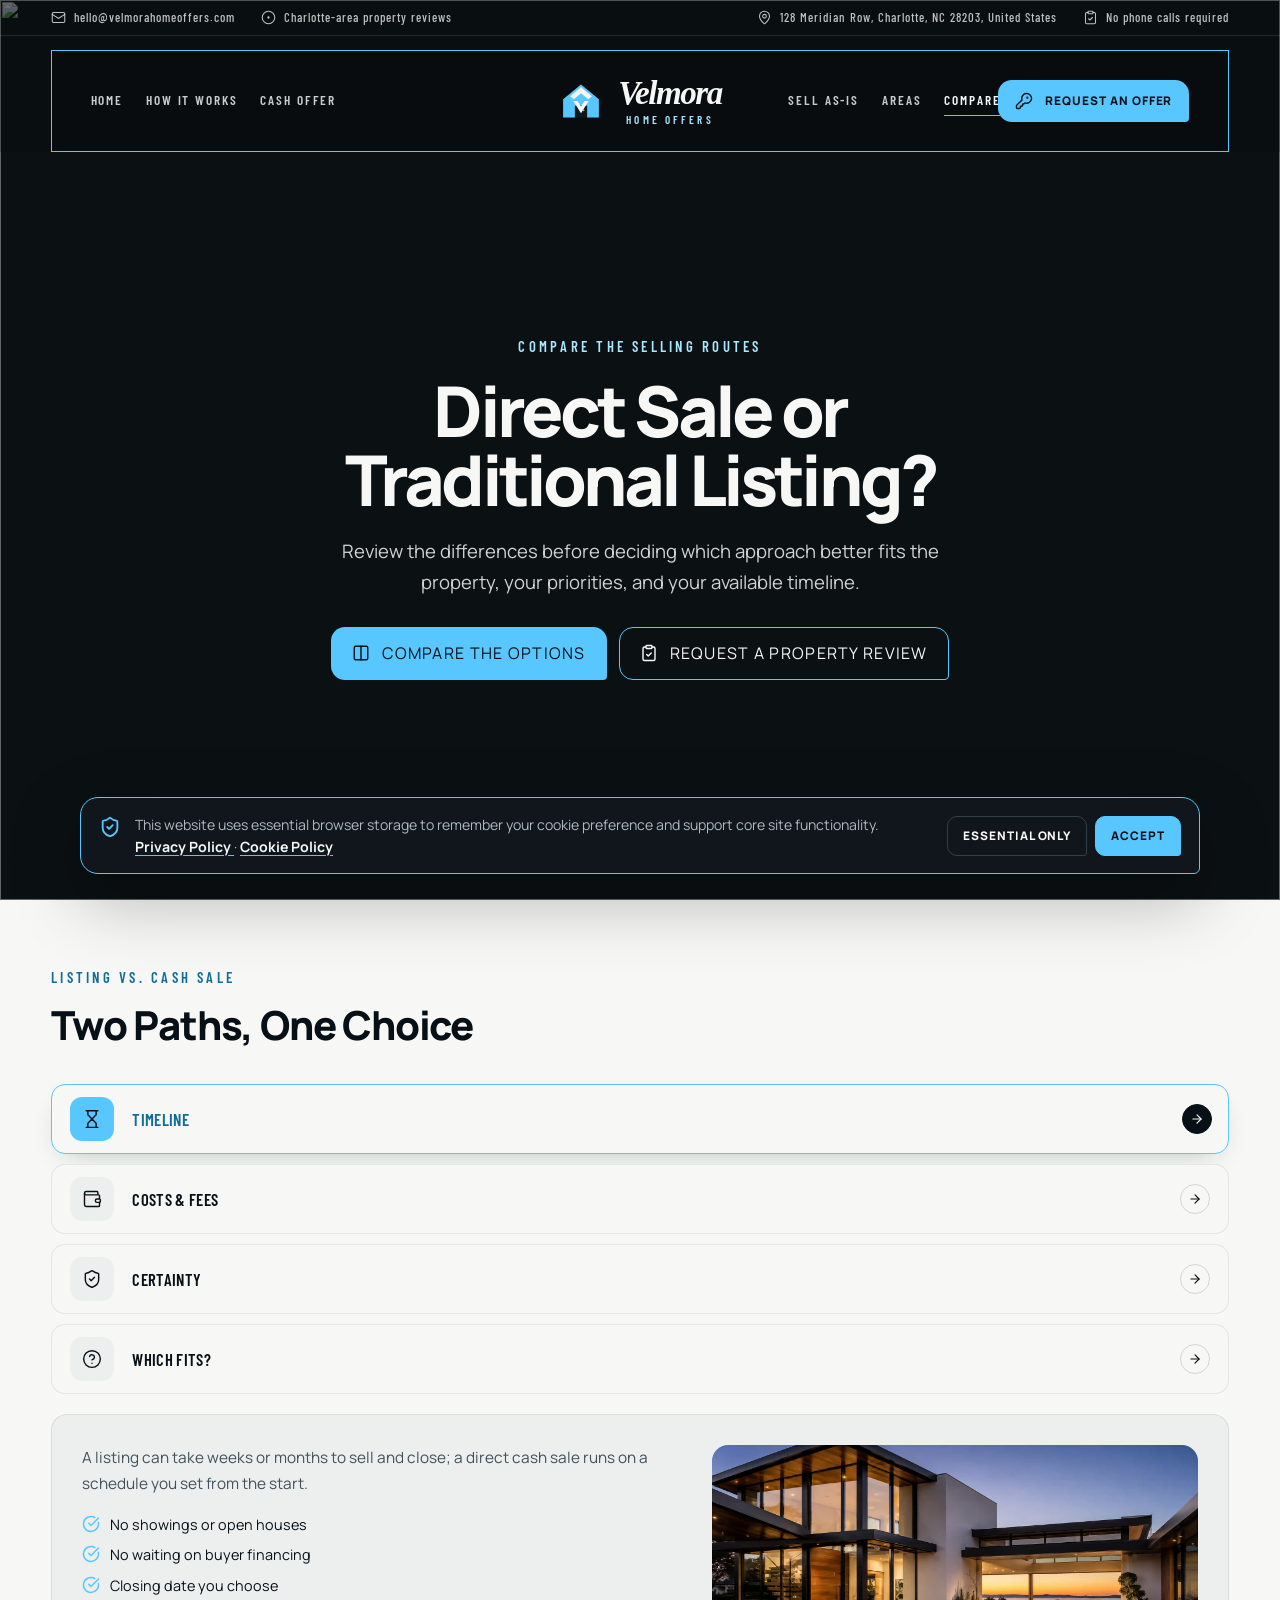
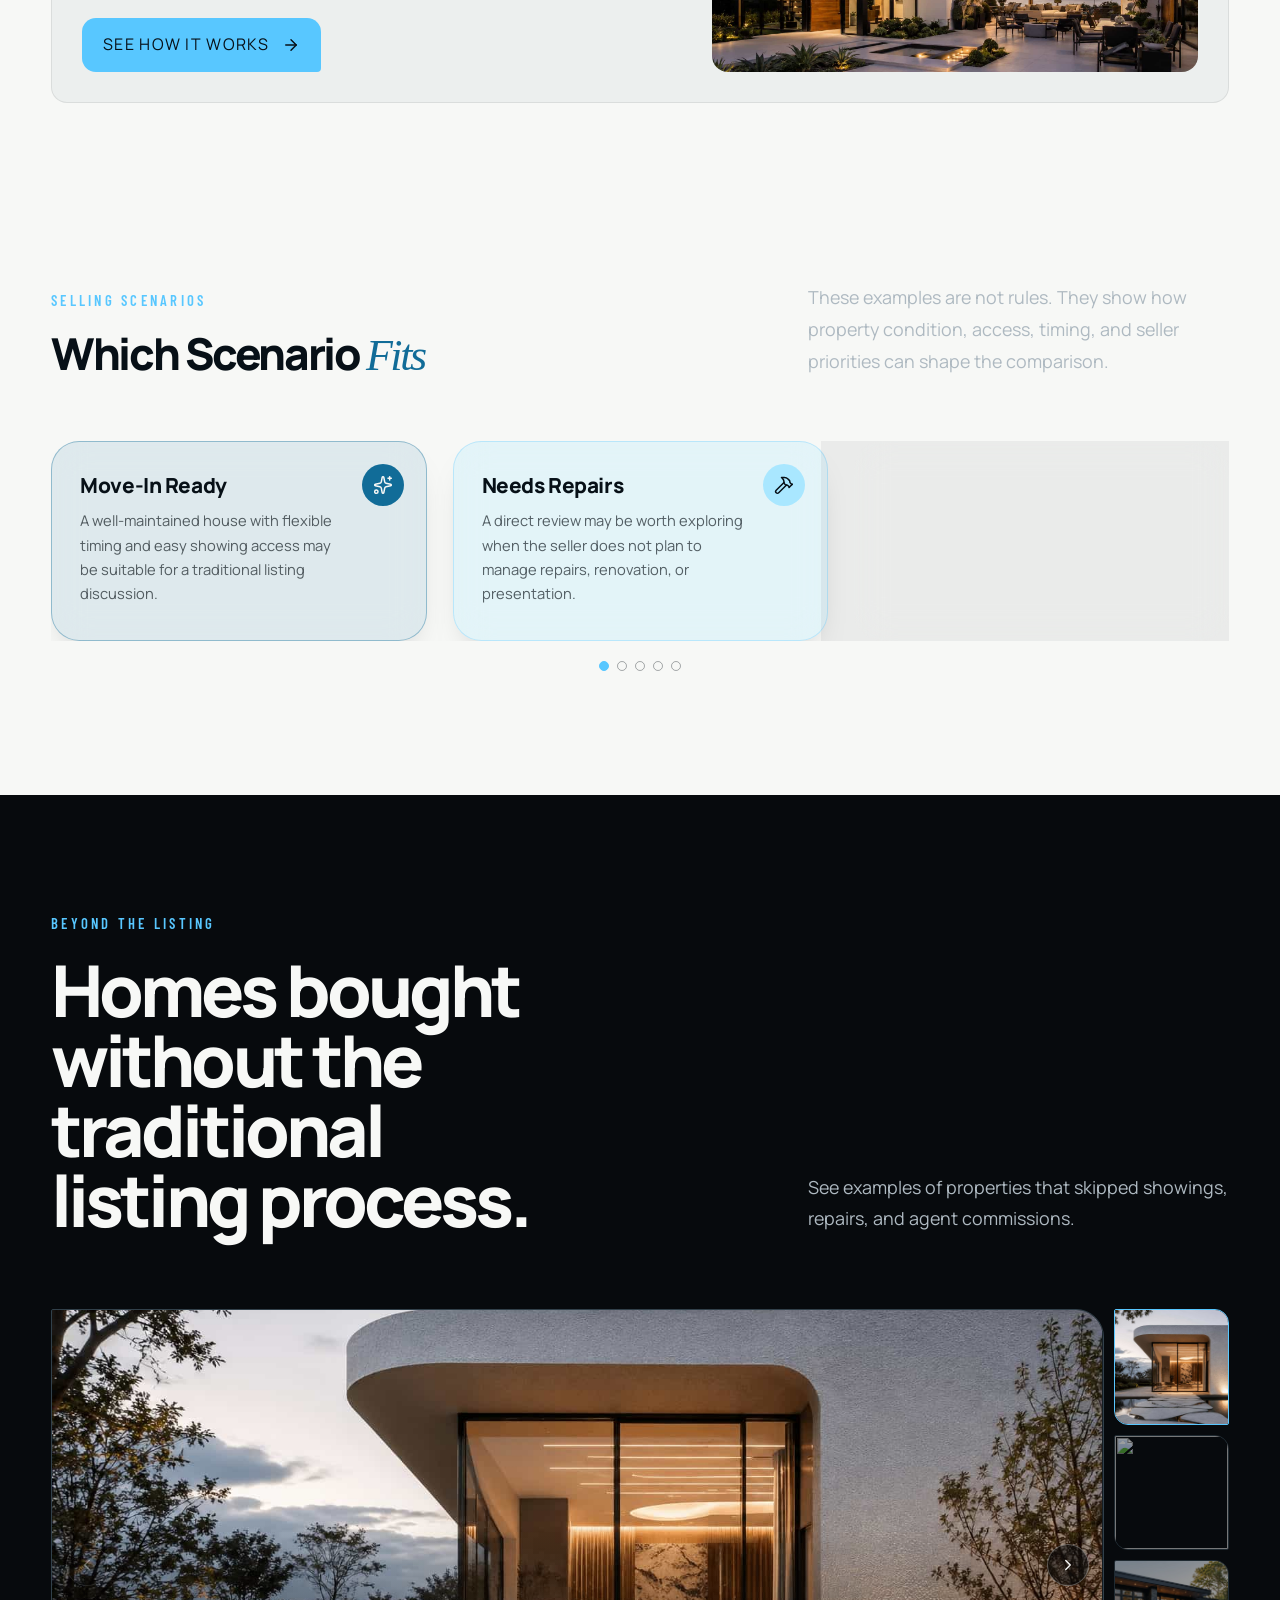
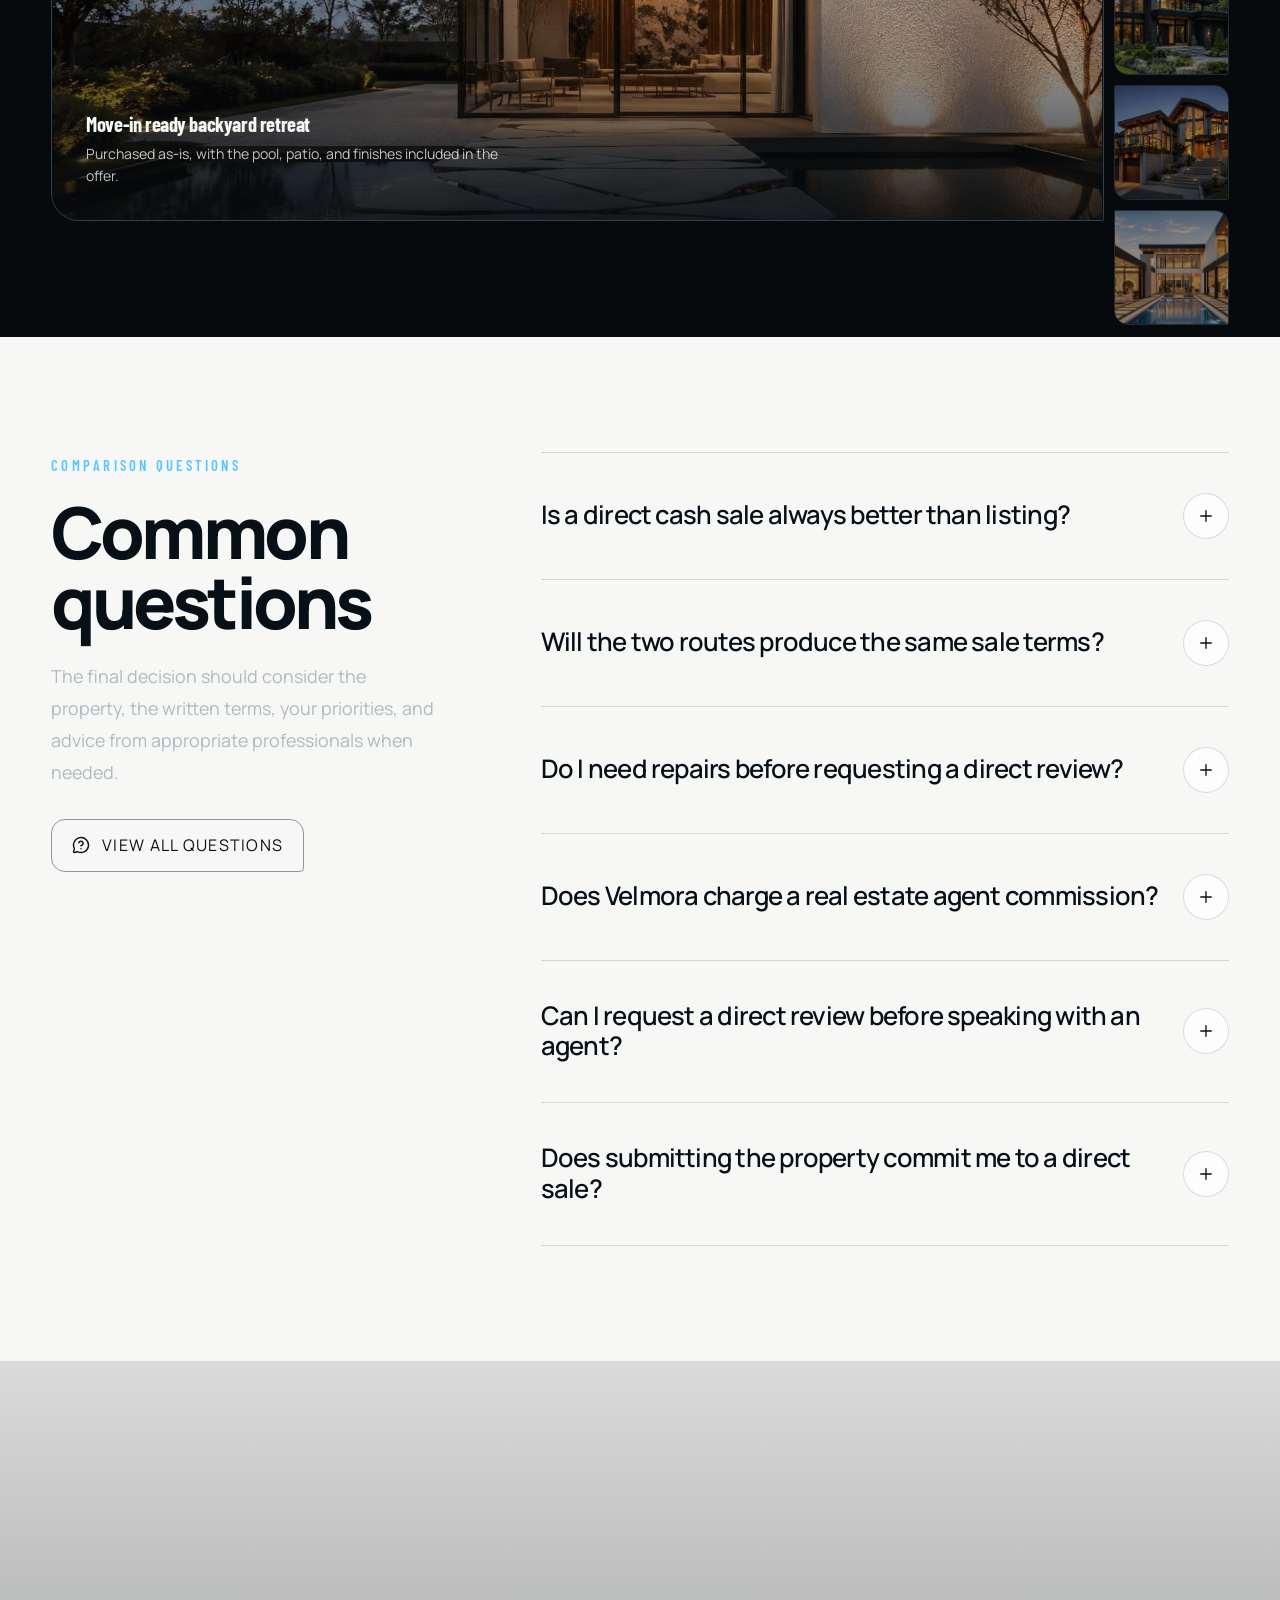
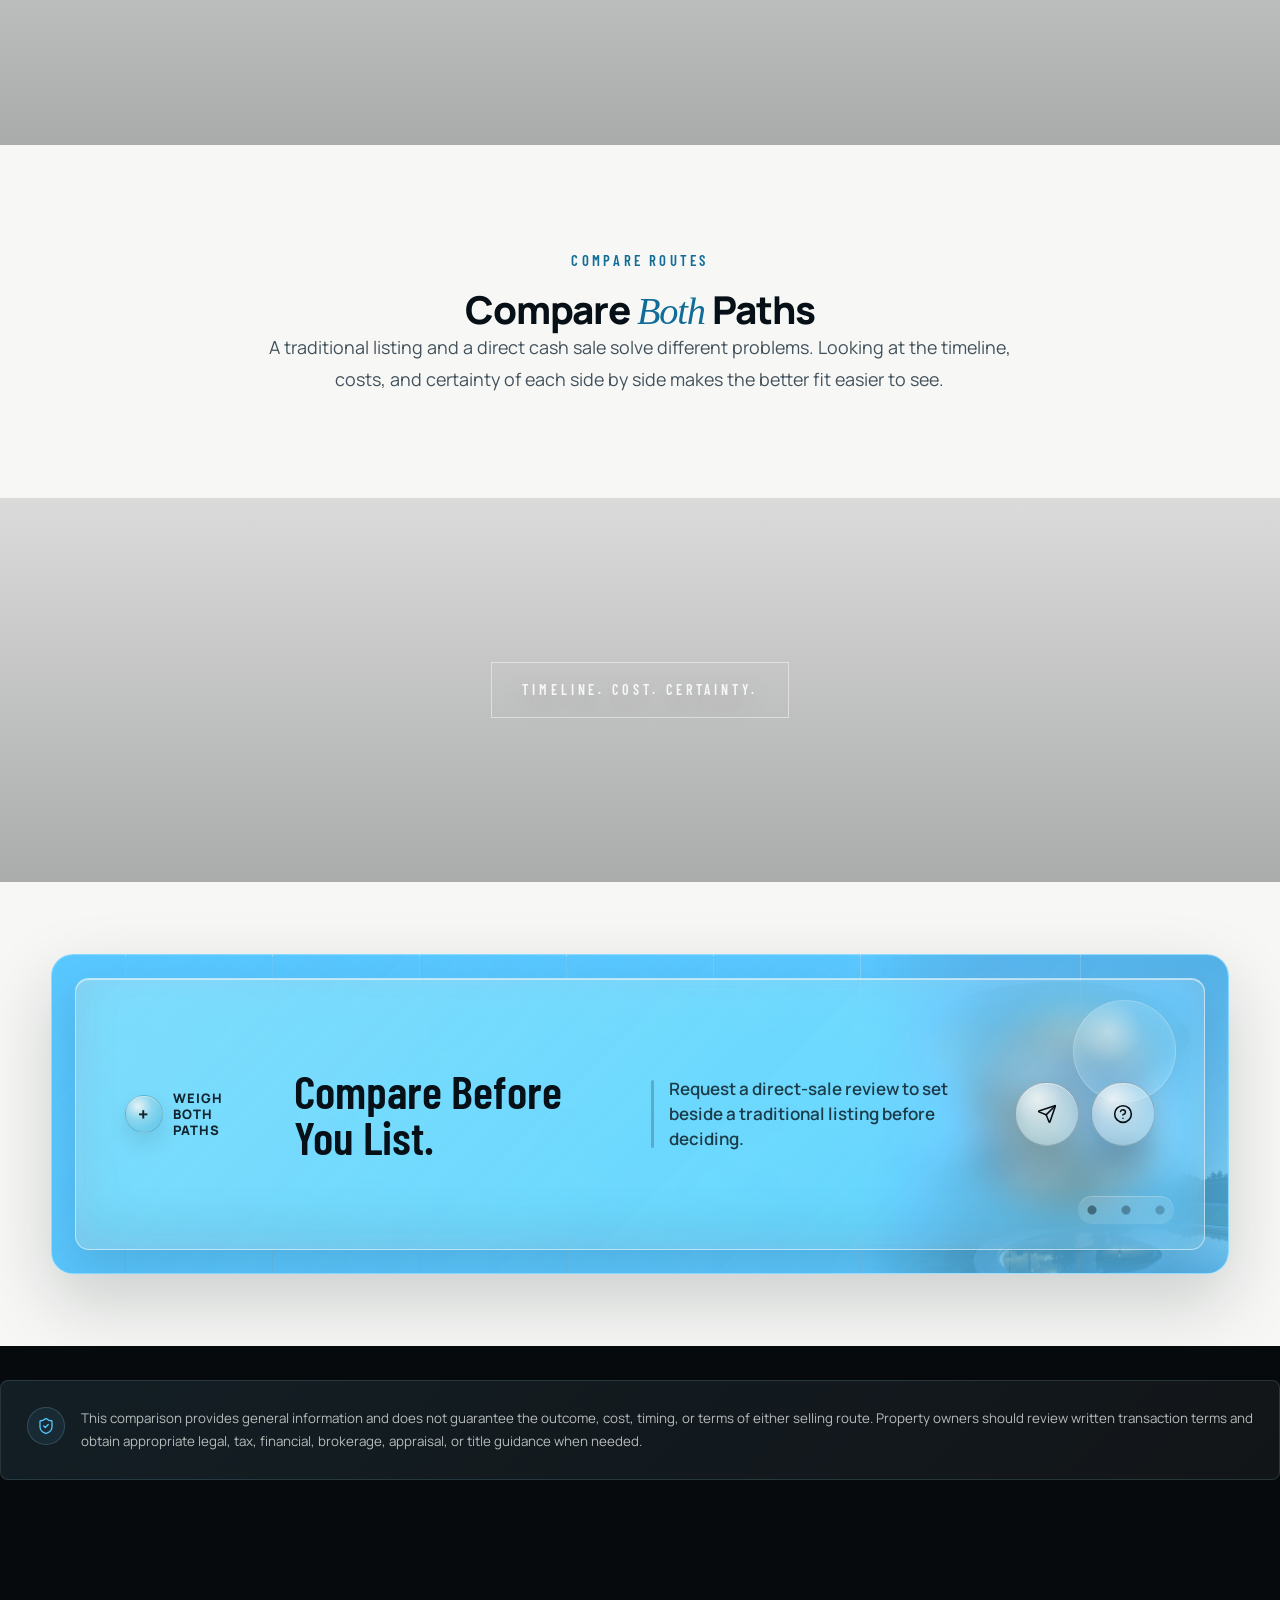
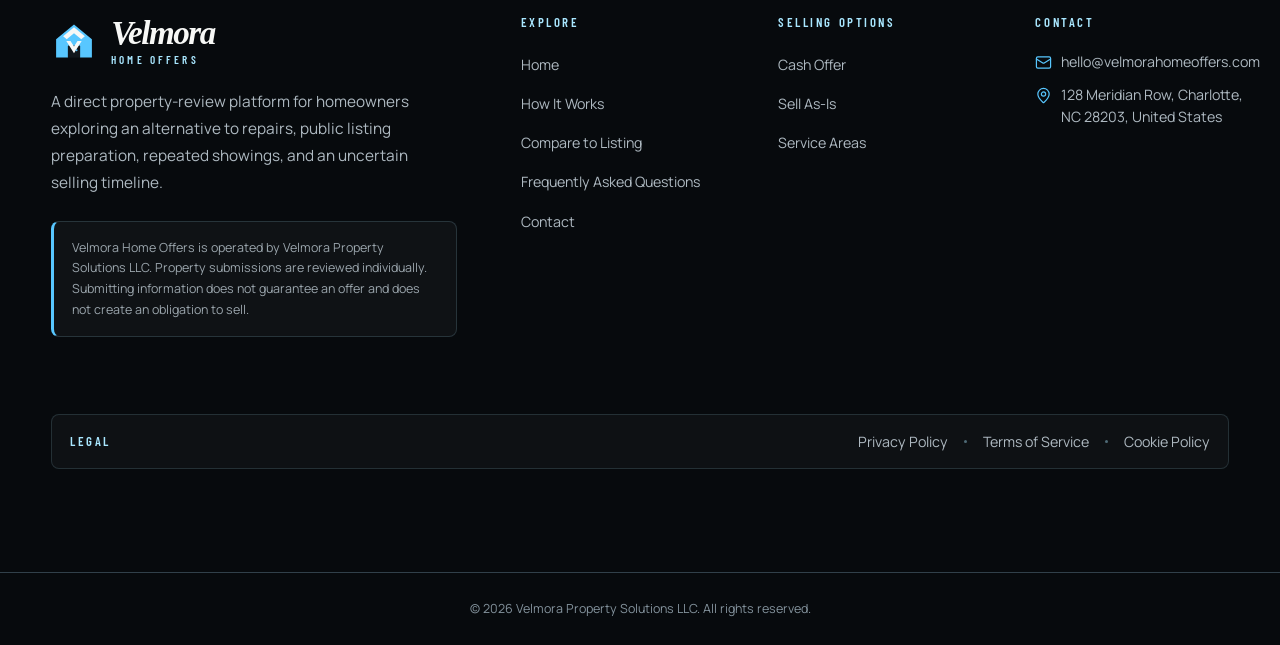
==== commit 82a91d73: "+" ====
--- a/compare-to-listing.html
+++ b/compare-to-listing.html
@@ -374,17 +374,17 @@
                 </div>
             </section>
 
-            <section class="site-section service-cards" aria-labelledby="route-scenarios-title"
-                data-service-cards-section>
+            <section class="site-section service-cards service-cards--compare"
+                aria-labelledby="route-scenarios-title" data-service-cards-section>
                 <div class="site-container-wide">
                     <div class="site-section-header">
                         <div>
                             <span class="site-eyebrow">
-                                Selling scenarios
+                                Selling Scenarios
                             </span>
 
                             <h2 class="site-heading" id="route-scenarios-title">
-                                Different situations may favor different routes.
+                                Which Scenario <em>Fits</em>
                             </h2>
                         </div>
 
@@ -397,11 +397,13 @@
                     <div class="service-cards__slider swiper" data-service-cards-slider>
                         <div class="swiper-wrapper">
                             <div class="swiper-slide" data-service-cards-slide>
-                                <article class="service-cards__card">
-                                    <i data-lucide="sparkles" aria-hidden="true"></i>
+                                <article class="service-cards__card service-cards__card--teal">
+                                    <span class="service-cards__card-icon">
+                                        <i data-lucide="sparkles" aria-hidden="true"></i>
+                                    </span>
 
                                     <h3 class="service-cards__card-title">
-                                        Market-ready property
+                                        Move-In Ready
                                     </h3>
 
                                     <p class="service-cards__card-text">
@@ -413,61 +415,72 @@
                             </div>
 
                             <div class="swiper-slide" data-service-cards-slide>
-                                <article class="service-cards__card">
-                                    <i data-lucide="hammer" aria-hidden="true"></i>
+                                <article class="service-cards__card service-cards__card--light">
+                                    <span class="service-cards__card-icon">
+                                        <i data-lucide="hammer" aria-hidden="true"></i>
+                                    </span>
 
                                     <h3 class="service-cards__card-title">
-                                        Repair-heavy house
+                                        Needs Repairs
                                     </h3>
 
                                     <p class="service-cards__card-text">
-                                        A direct review may be worth exploring when the seller does
-                                        not plan to manage repairs, renovation, or presentation.
+                                        A direct review may be worth exploring when the seller
+                                        does not plan to manage repairs, renovation, or
+                                        presentation.
                                     </p>
                                 </article>
                             </div>
 
                             <div class="swiper-slide" data-service-cards-slide>
-                                <article class="service-cards__card">
-                                    <i data-lucide="building" aria-hidden="true"></i>
+                                <article class="service-cards__card service-cards__card--ink">
+                                    <span class="service-cards__card-icon">
+                                        <i data-lucide="building" aria-hidden="true"></i>
+                                    </span>
 
                                     <h3 class="service-cards__card-title">
-                                        Occupied property
+                                        Occupied
                                     </h3>
 
                                     <p class="service-cards__card-text">
-                                        Tenants, relatives, work schedules, pets, and limited access
-                                        may make recurring public showings difficult.
+                                        Tenants, relatives, work schedules, pets, and limited
+                                        access may make recurring public showings difficult.
                                     </p>
                                 </article>
                             </div>
 
                             <div class="swiper-slide" data-service-cards-slide>
-                                <article class="service-cards__card">
-                                    <i data-lucide="luggage" aria-hidden="true"></i>
+                                <article class="service-cards__card service-cards__card--sky">
+                                    <span class="service-cards__card-icon">
+                                        <i data-lucide="luggage" aria-hidden="true"></i>
+                                    </span>
 
                                     <h3 class="service-cards__card-title">
-                                        Relocation schedule
+                                        Relocating Soon
                                     </h3>
 
                                     <p class="service-cards__card-text">
-                                        A seller facing a move may value an earlier discussion about
-                                        timing before committing to an open-ended market process.
+                                        A seller facing a move may value an earlier discussion
+                                        about timing before committing to an open-ended market
+                                        process.
                                     </p>
                                 </article>
                             </div>
 
                             <div class="swiper-slide" data-service-cards-slide>
-                                <article class="service-cards__card">
-                                    <i data-lucide="key-round" aria-hidden="true"></i>
+                                <article class="service-cards__card service-cards__card--light">
+                                    <span class="service-cards__card-icon">
+                                        <i data-lucide="key-round" aria-hidden="true"></i>
+                                    </span>
 
                                     <h3 class="service-cards__card-title">
-                                        Inherited house
+                                        Inherited Home
                                     </h3>
 
                                     <p class="service-cards__card-text">
                                         Ownership, probate, property condition, distance, and
-                                        multiple decision-makers may influence the preferred route.
+                                        multiple decision-makers may influence the preferred
+                                        route.
                                     </p>
                                 </article>
                             </div>
--- a/assets/css/services.css
+++ b/assets/css/services.css
@@ -1373,10 +1373,23 @@
     background: var(--color-white, #f7f8f6);
 }
 
+.service-cards .site-heading {
+    max-width: none;
+    white-space: nowrap;
+    font-size: clamp(1.5rem, 1.05rem + 2.2vw, 2.75rem);
+}
+
+.service-cards .site-heading em {
+    color: #116c98;
+    font-family: Georgia, "Times New Roman", serif;
+    font-style: italic;
+    font-weight: 400;
+}
+
 .service-cards__slider {
     width: 100%;
-    margin-top: clamp(40px, 6vw, 74px);
-    overflow: visible;
+    margin-top: clamp(32px, 4vw, 52px);
+    overflow: hidden;
 }
 
 .service-cards__slider .swiper-wrapper {
@@ -1388,34 +1401,96 @@
 }
 
 .service-cards__card {
+    position: relative;
+    display: flex;
     height: 100%;
-    min-height: 410px;
-    padding: clamp(24px, 3vw, 36px);
-    border: 1px solid var(--service-panel-border);
+    min-height: 200px;
+    flex-direction: column;
+    padding: clamp(22px, 2.4vw, 28px);
+    padding-right: clamp(64px, 8vw, 80px);
+    overflow: hidden;
+    border: 1px solid var(--card-tint-strong, rgba(88, 199, 255, 0.4));
     border-radius: var(--service-card-radius);
-    background: var(--color-warm-white, #ecefee);
-}
-
-.service-cards__card svg {
-    width: 28px;
-    height: 28px;
-    color: var(--color-sky, #58c7ff);
-    stroke-width: 1.6;
+    background: var(--card-tint, rgba(88, 199, 255, 0.14));
+    box-shadow: 0 18px 36px -22px rgba(7, 16, 23, 0.35);
+    backdrop-filter: blur(18px);
+    -webkit-backdrop-filter: blur(18px);
+}
+
+.service-cards__card--sky {
+    --card-tint: rgba(88, 199, 255, 0.14);
+    --card-tint-strong: rgba(88, 199, 255, 0.4);
+    --card-badge-bg: var(--color-sky, #58c7ff);
+    --card-badge-fg: var(--color-ink, #071017);
+}
+
+.service-cards__card--teal {
+    --card-tint: rgba(17, 108, 152, 0.1);
+    --card-tint-strong: rgba(17, 108, 152, 0.38);
+    --card-badge-bg: #116c98;
+    --card-badge-fg: var(--color-white, #f7f8f6);
+}
+
+.service-cards__card--light {
+    --card-tint: rgba(169, 231, 255, 0.26);
+    --card-tint-strong: rgba(88, 199, 255, 0.3);
+    --card-badge-bg: var(--color-sky-light, #a9e7ff);
+    --card-badge-fg: var(--color-ink, #071017);
+}
+
+.service-cards__card--ink {
+    --card-tint: rgba(7, 16, 23, 0.05);
+    --card-tint-strong: rgba(7, 16, 23, 0.16);
+    --card-badge-bg: var(--color-ink, #071017);
+    --card-badge-fg: var(--color-white, #f7f8f6);
+}
+
+.service-cards__card-icon {
+    position: absolute;
+    top: clamp(16px, 2vw, 22px);
+    right: clamp(16px, 2vw, 22px);
+    display: grid;
+    place-items: center;
+    width: 42px;
+    height: 42px;
+    flex: 0 0 auto;
+    border-radius: 12px;
+    background: var(--card-badge-bg, var(--color-sky, #58c7ff));
+}
+
+.service-cards__card-icon svg {
+    width: 20px;
+    height: 20px;
+    color: var(--card-badge-fg, var(--color-ink, #071017));
+    stroke-width: 1.8;
+}
+
+.service-cards--compare .service-cards__card-icon {
+    border-radius: 50%;
+}
+
+.service-cards--faq .service-cards__card-icon {
+    border-radius: 12px 12px 3px 12px;
 }
 
 .service-cards__card-title {
-    max-width: 14ch;
-    margin: 110px 0 0;
-    font-size: clamp(1.45rem, 2.35vw, 2.55rem);
-    font-weight: 570;
-    line-height: 1.04;
-    letter-spacing: -0.045em;
+    overflow: hidden;
+    margin: 4px 0 10px;
+    color: var(--color-ink, #071017);
+    font-family: var(--font-body);
+    font-size: clamp(1.05rem, 0.95rem + 0.5vw, 1.3rem);
+    font-weight: 800;
+    letter-spacing: -0.02em;
+    line-height: 1.15;
+    white-space: nowrap;
+    text-overflow: ellipsis;
 }
 
 .service-cards__card-text {
-    margin: 18px 0 0;
-    color: rgba(7, 16, 23, 0.65);
-    line-height: 1.7;
+    margin: 0;
+    color: rgba(7, 16, 23, 0.66);
+    font-size: 0.92rem;
+    line-height: 1.65;
 }
 
 .service-cards__pagination {
@@ -1424,7 +1499,7 @@
     display: flex;
     justify-content: center;
     gap: 8px;
-    margin-top: 32px;
+    margin-top: 28px;
 }
 
 .service-cards__pagination .swiper-pagination-bullet {
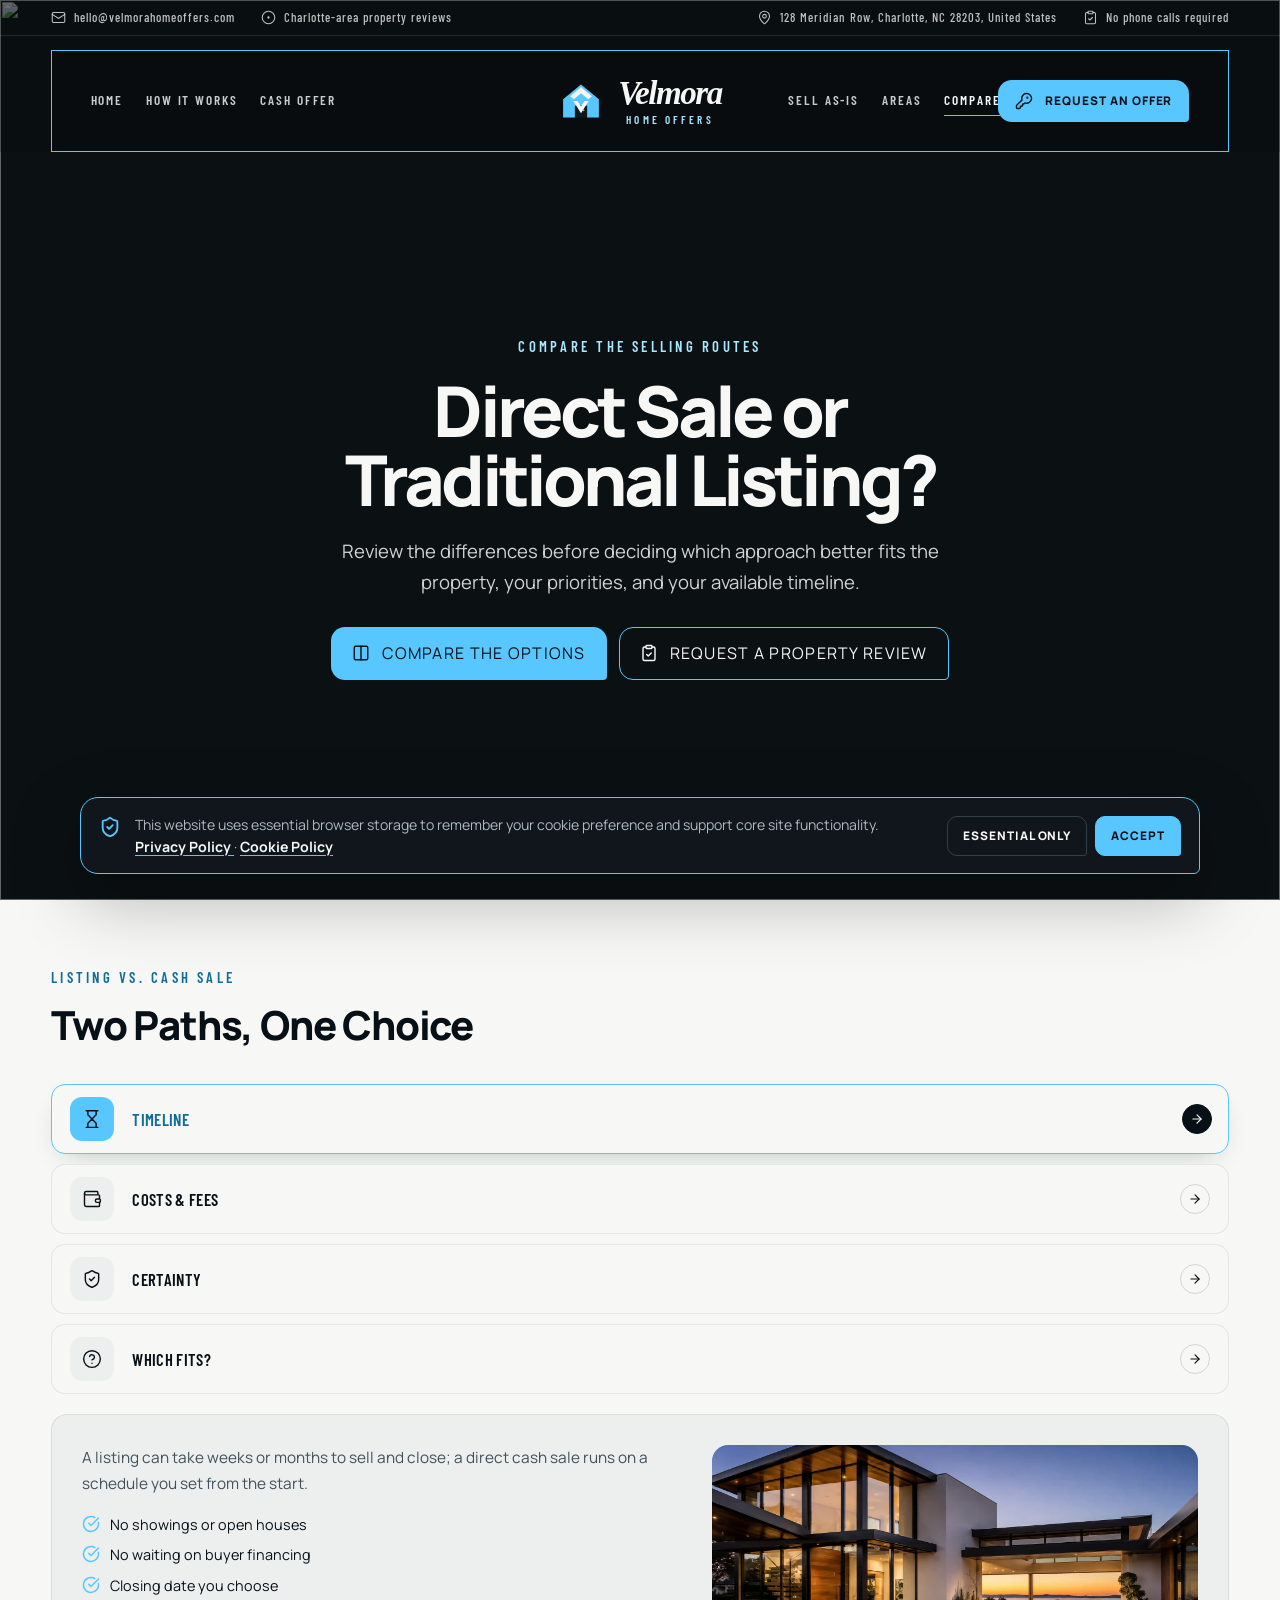
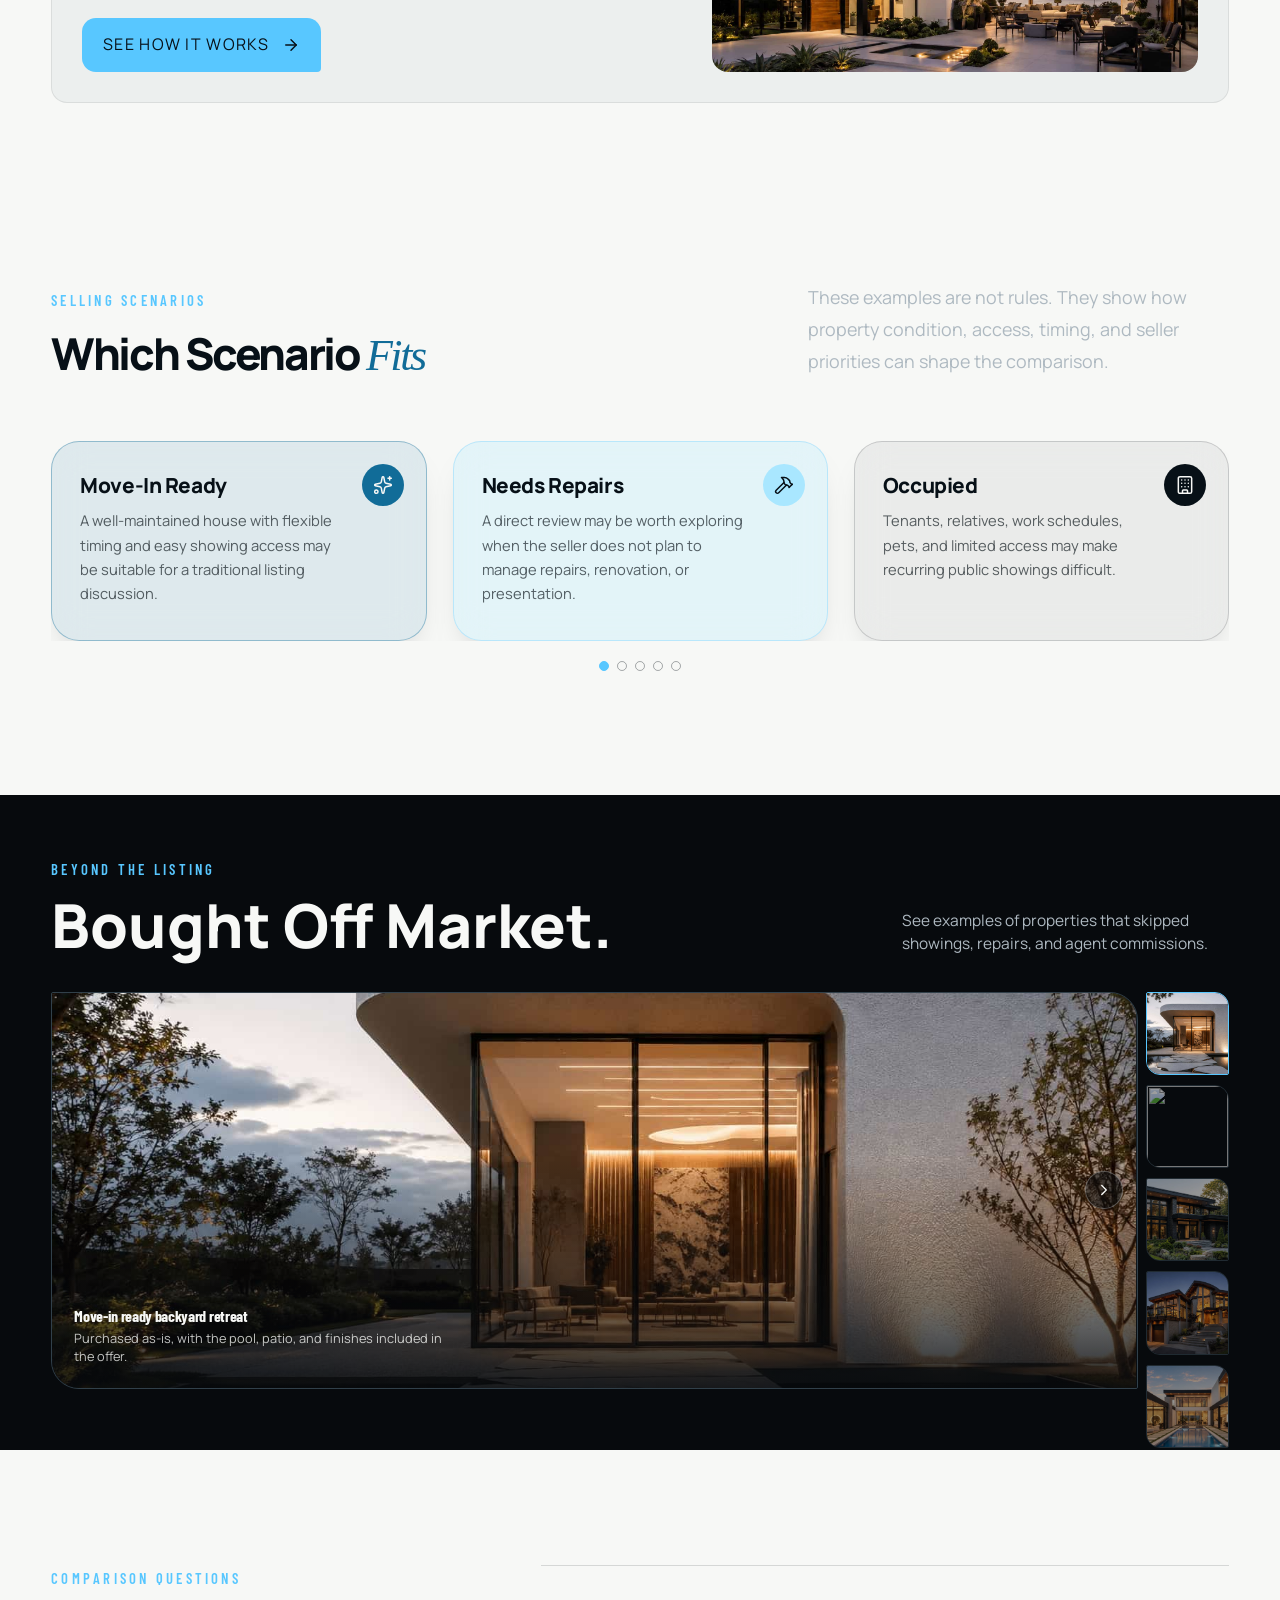
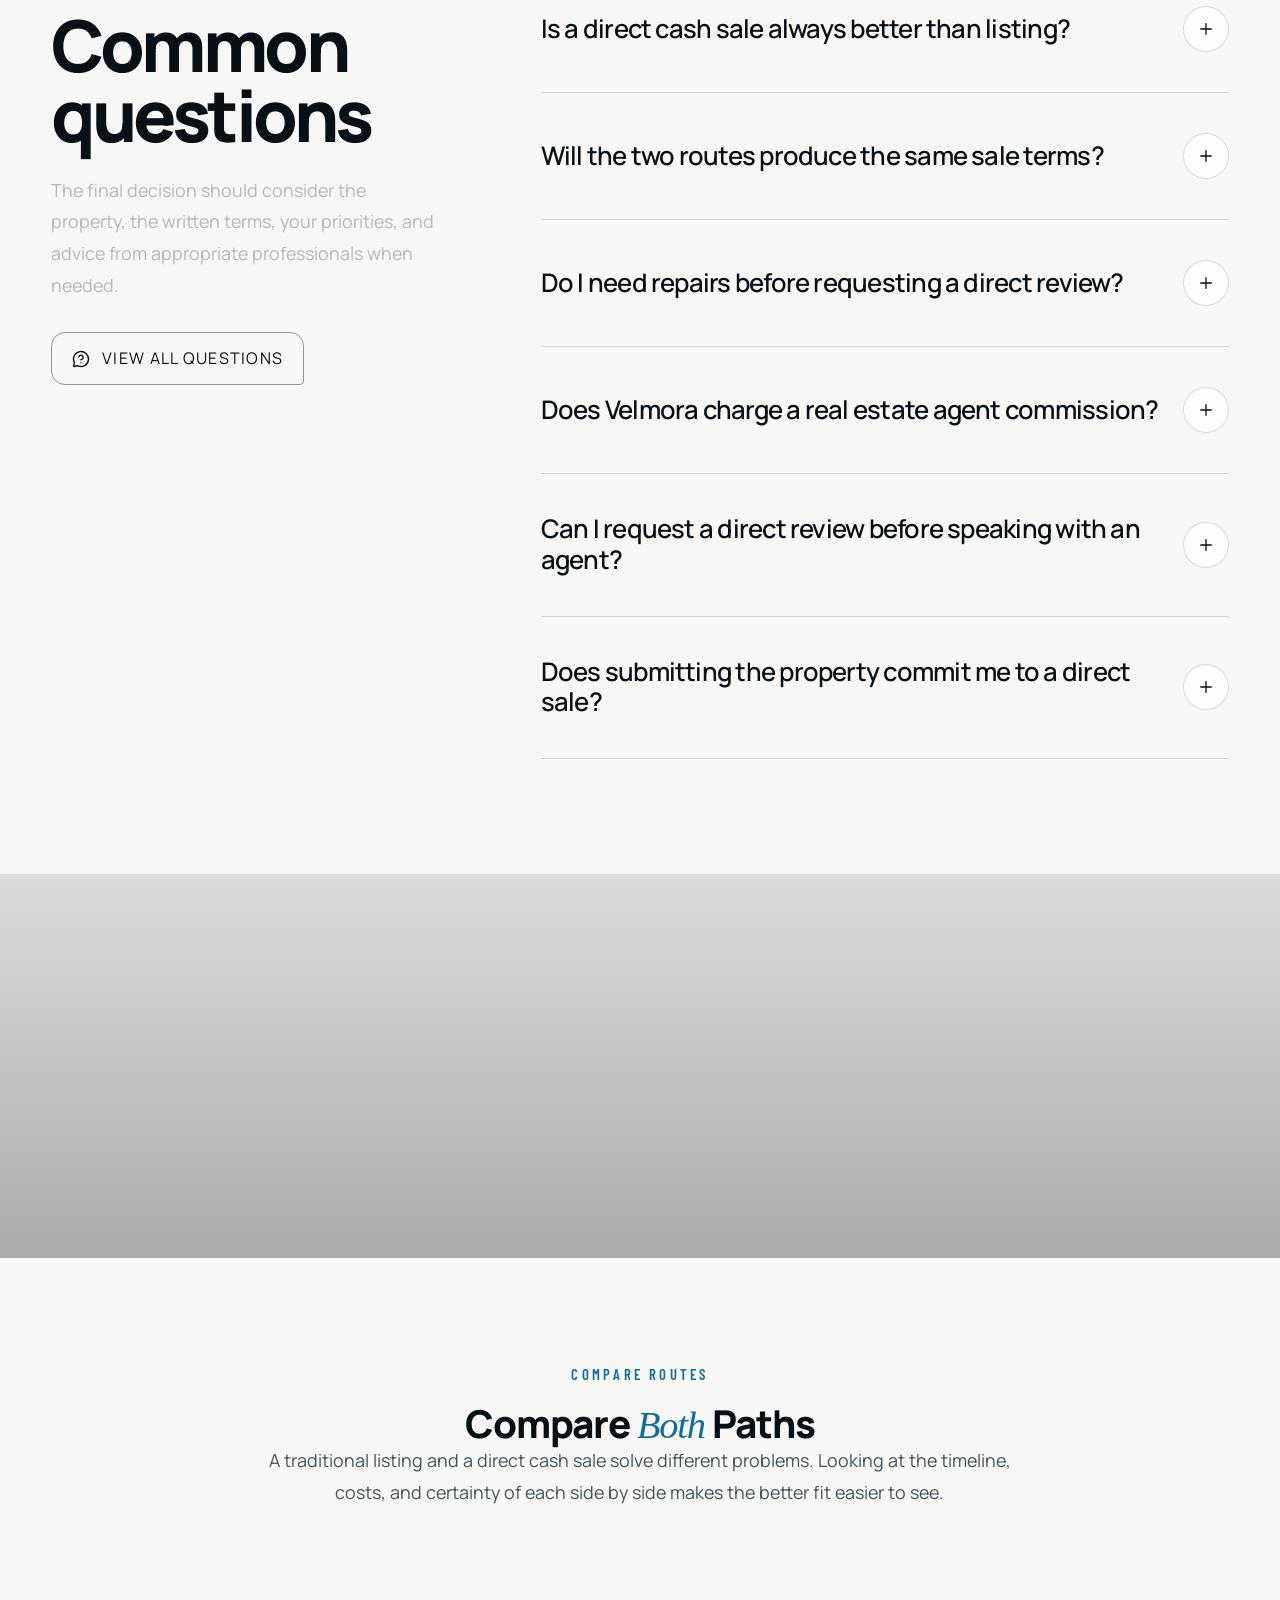
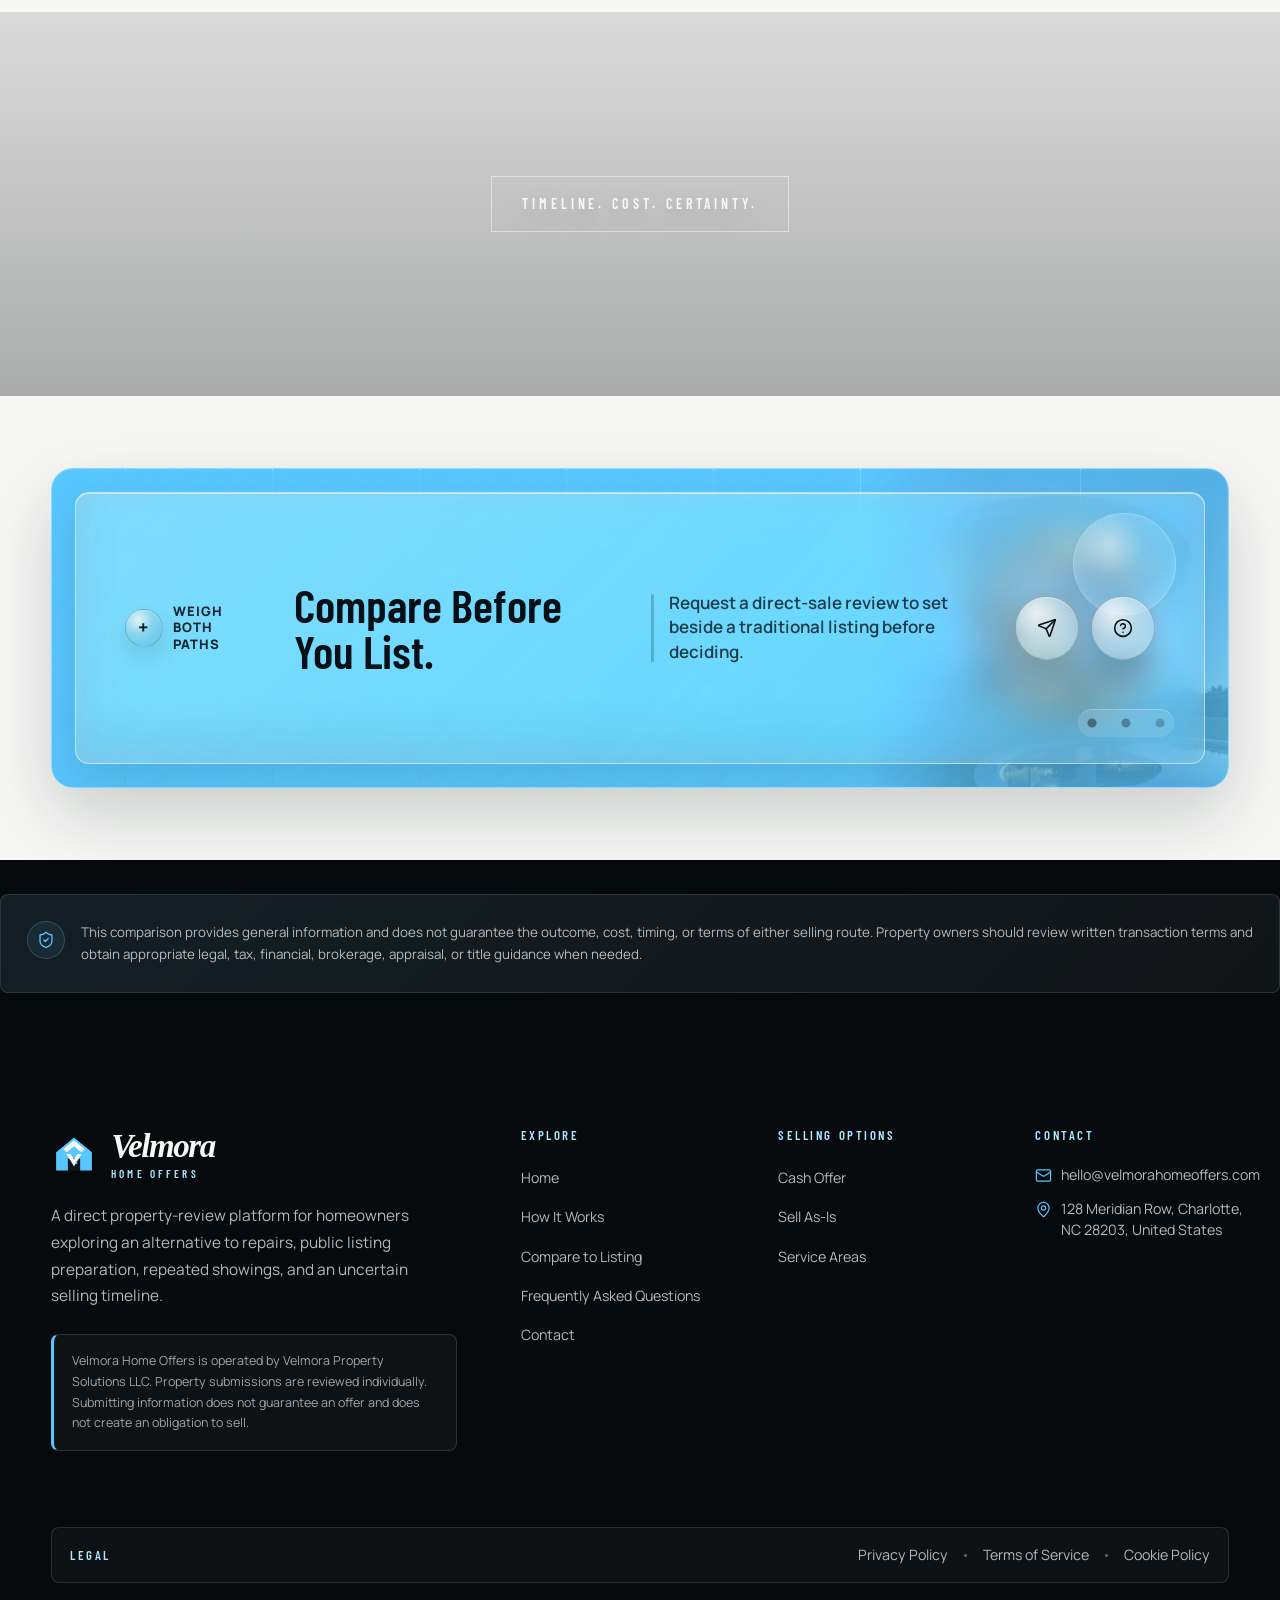
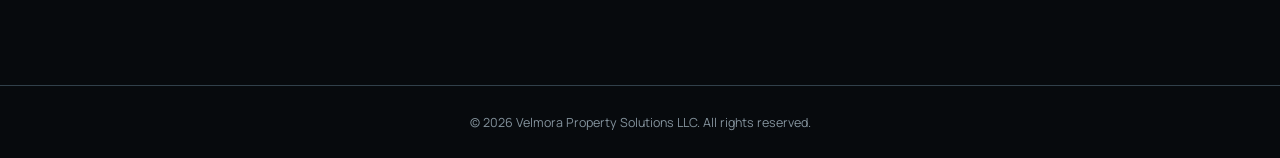
==== commit 713c7604: "+" ====
--- a/compare-to-listing.html
+++ b/compare-to-listing.html
@@ -501,7 +501,7 @@
                             </span>
 
                             <h2 class="site-heading" id="compare-gallery-title">
-                                Homes bought without the traditional listing process.
+                                Bought Off Market.
                             </h2>
                         </div>
 
@@ -913,4 +913,4 @@
     <div data-cookie-consent></div>
 </body>
 
-</html>+</html>
--- a/assets/css/services.css
+++ b/assets/css/services.css
@@ -1710,22 +1710,43 @@
 
 .service-photo-gallery {
     position: relative;
-    padding: var(--service-section-space) 0;
+    padding: clamp(42px, 4.8vw, 70px) 0;
     background: var(--color-black, #070a0d);
     color: var(--color-white, #f7f8f6);
+}
+
+.service-photo-gallery .site-section-header {
+    grid-template-columns: minmax(0, 1.32fr) minmax(260px, 0.54fr);
+    gap: clamp(24px, 4vw, 60px);
+    align-items: end;
+    margin-bottom: clamp(22px, 2.8vw, 36px);
+}
+
+.service-photo-gallery .site-heading {
+    max-width: 1180px;
+    margin-top: 12px;
+    font-size: clamp(2.15rem, 1.55rem + 2.8vw, 4.9rem);
+    line-height: 1;
+    letter-spacing: 0;
+}
+
+.service-photo-gallery .site-copy {
+    max-width: 42ch;
+    font-size: clamp(0.88rem, 0.84rem + 0.16vw, 1rem);
+    line-height: 1.52;
 }
 
 .service-photo-gallery__viewer {
     display: flex;
     flex-direction: column;
-    gap: 10px;
-    margin-top: clamp(40px, 6vw, 74px);
+    gap: 8px;
+    margin-top: 0;
 }
 
 .service-photo-gallery__main {
     position: relative;
     width: 100%;
-    height: clamp(300px, 46vw, 420px);
+    height: clamp(260px, 34vw, 360px);
     overflow: hidden;
     border: 1px solid var(--color-border, #31404a);
     border-radius: 2px 28px 2px 28px;
@@ -1765,9 +1786,9 @@
     bottom: 0;
     z-index: 2;
     display: grid;
-    gap: 6px;
-    padding: clamp(18px, 3vw, 34px);
-    padding-right: clamp(64px, 8vw, 96px);
+    gap: 4px;
+    padding: clamp(14px, 2vw, 22px);
+    padding-right: clamp(58px, 7vw, 84px);
 }
 
 .service-photo-gallery__caption-title,
@@ -1791,7 +1812,7 @@
     margin: 0;
     color: var(--color-white, #f7f8f6);
     font-family: var(--font-display);
-    font-size: clamp(1.1rem, 1.6vw, 1.5rem);
+    font-size: clamp(1rem, 1.25vw, 1.28rem);
     font-weight: 700;
     letter-spacing: -0.02em;
     line-height: 1.15;
@@ -1801,8 +1822,8 @@
     max-width: 46ch;
     margin: 0;
     color: rgba(247, 248, 246, 0.78);
-    font-size: 0.88rem;
-    line-height: 1.55;
+    font-size: 0.8rem;
+    line-height: 1.42;
 }
 
 .service-photo-gallery__nav {
@@ -1812,9 +1833,9 @@
     display: flex;
     align-items: center;
     justify-content: center;
-    width: 42px;
-    height: 42px;
-    margin-top: -21px;
+    width: 38px;
+    height: 38px;
+    margin-top: -19px;
     border: 1px solid rgba(247, 248, 246, 0.3);
     border-radius: 50%;
     background: rgba(7, 10, 13, 0.55);
@@ -1853,7 +1874,7 @@
 
 .service-photo-gallery__thumbs {
     width: 100%;
-    height: 88px;
+    height: 64px;
     overflow: visible;
 }
 
@@ -1892,7 +1913,7 @@
 @media (min-width: 768px) {
     .service-photo-gallery__viewer {
         flex-direction: row;
-        height: clamp(380px, 40vw, 560px);
+        height: clamp(330px, 31vw, 430px);
     }
 
     .service-photo-gallery__main {
@@ -1901,14 +1922,38 @@
     }
 
     .service-photo-gallery__thumbs {
-        flex: 0 0 clamp(96px, 9vw, 130px);
-        width: clamp(96px, 9vw, 130px);
+        flex: 0 0 clamp(76px, 6.5vw, 96px);
+        width: clamp(76px, 6.5vw, 96px);
         height: 100%;
     }
 
     .service-photo-gallery__thumb {
         width: 100%;
         height: auto;
+    }
+}
+
+@media (max-width: 767px) {
+    .service-photo-gallery {
+        padding: clamp(34px, 8vw, 48px) 0;
+    }
+
+    .service-photo-gallery .site-section-header {
+        gap: 16px;
+        margin-bottom: 20px;
+    }
+
+    .service-photo-gallery .site-heading {
+        max-width: 100%;
+        font-size: clamp(1.44rem, 6.6vw, 1.72rem);
+        line-height: 1.02;
+        white-space: nowrap;
+        text-wrap: normal;
+    }
+
+    .service-photo-gallery .site-copy {
+        font-size: 0.86rem;
+        line-height: 1.45;
     }
 }
 
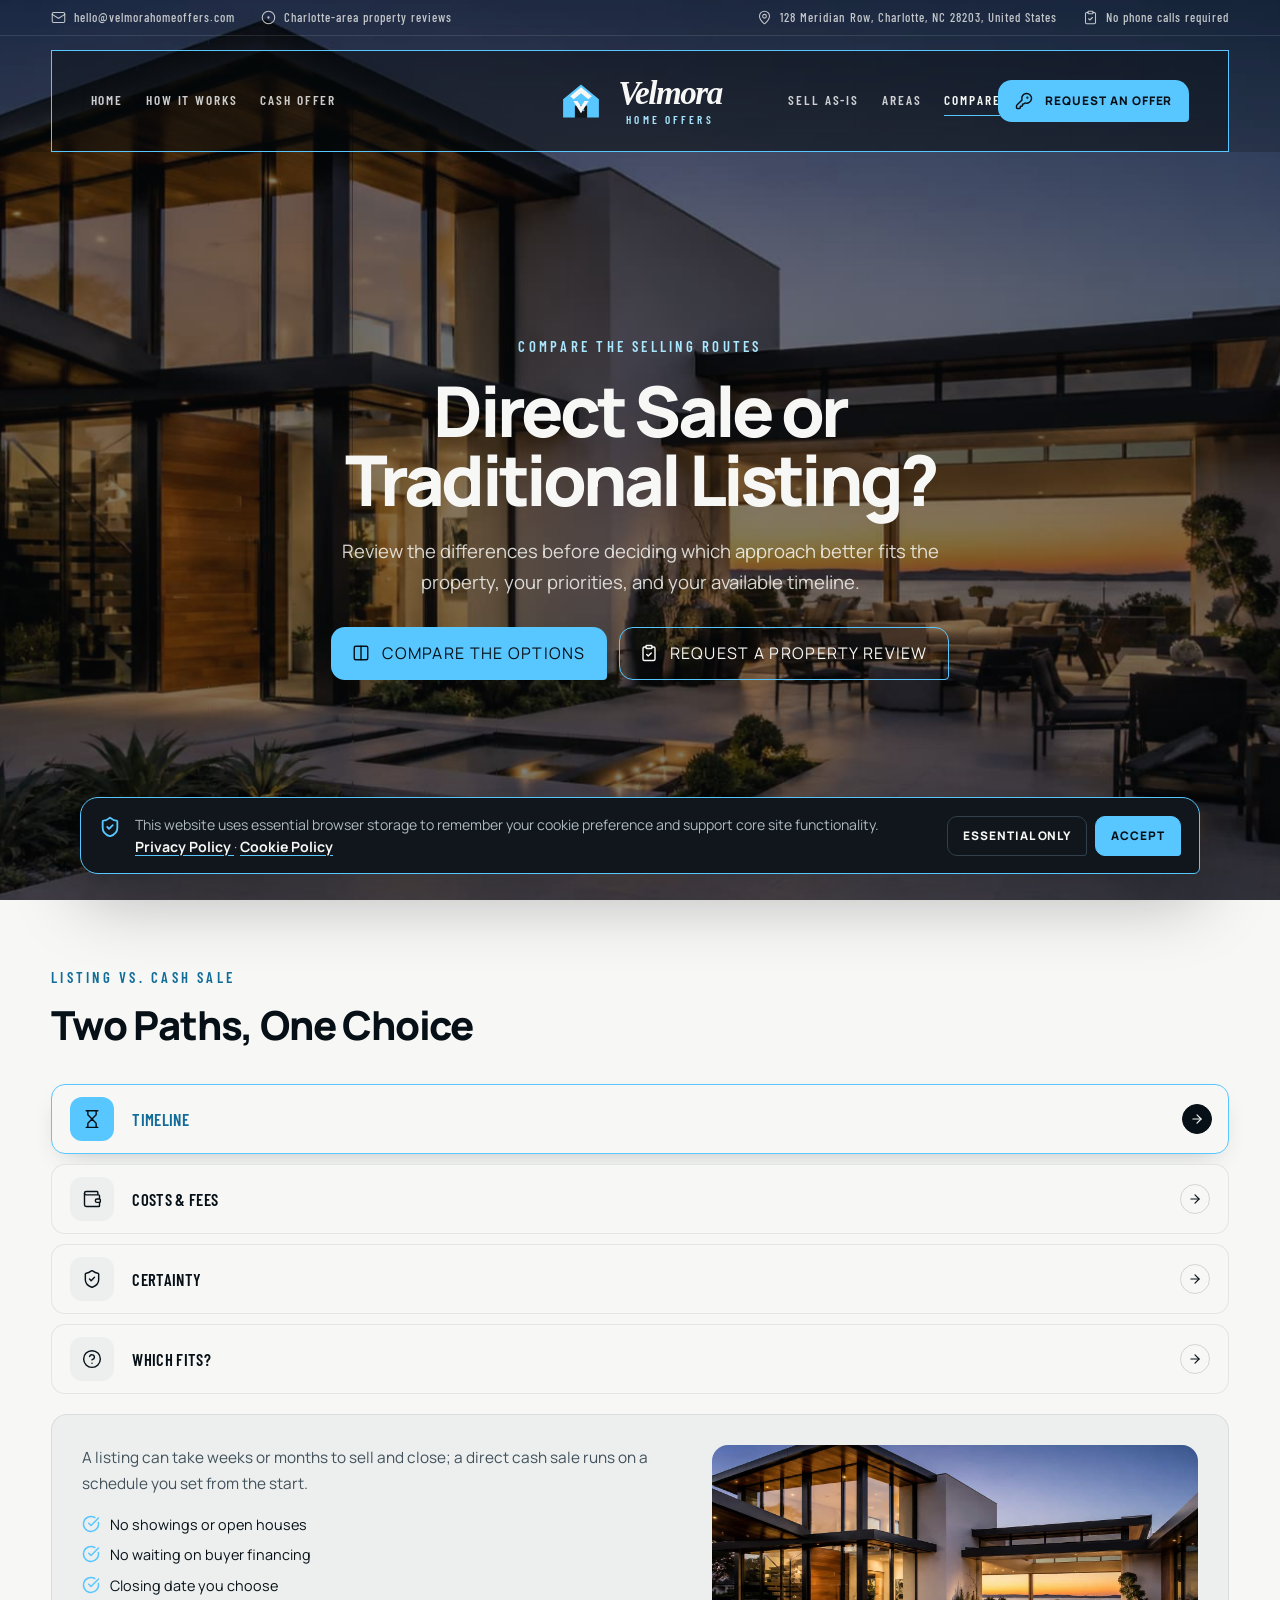
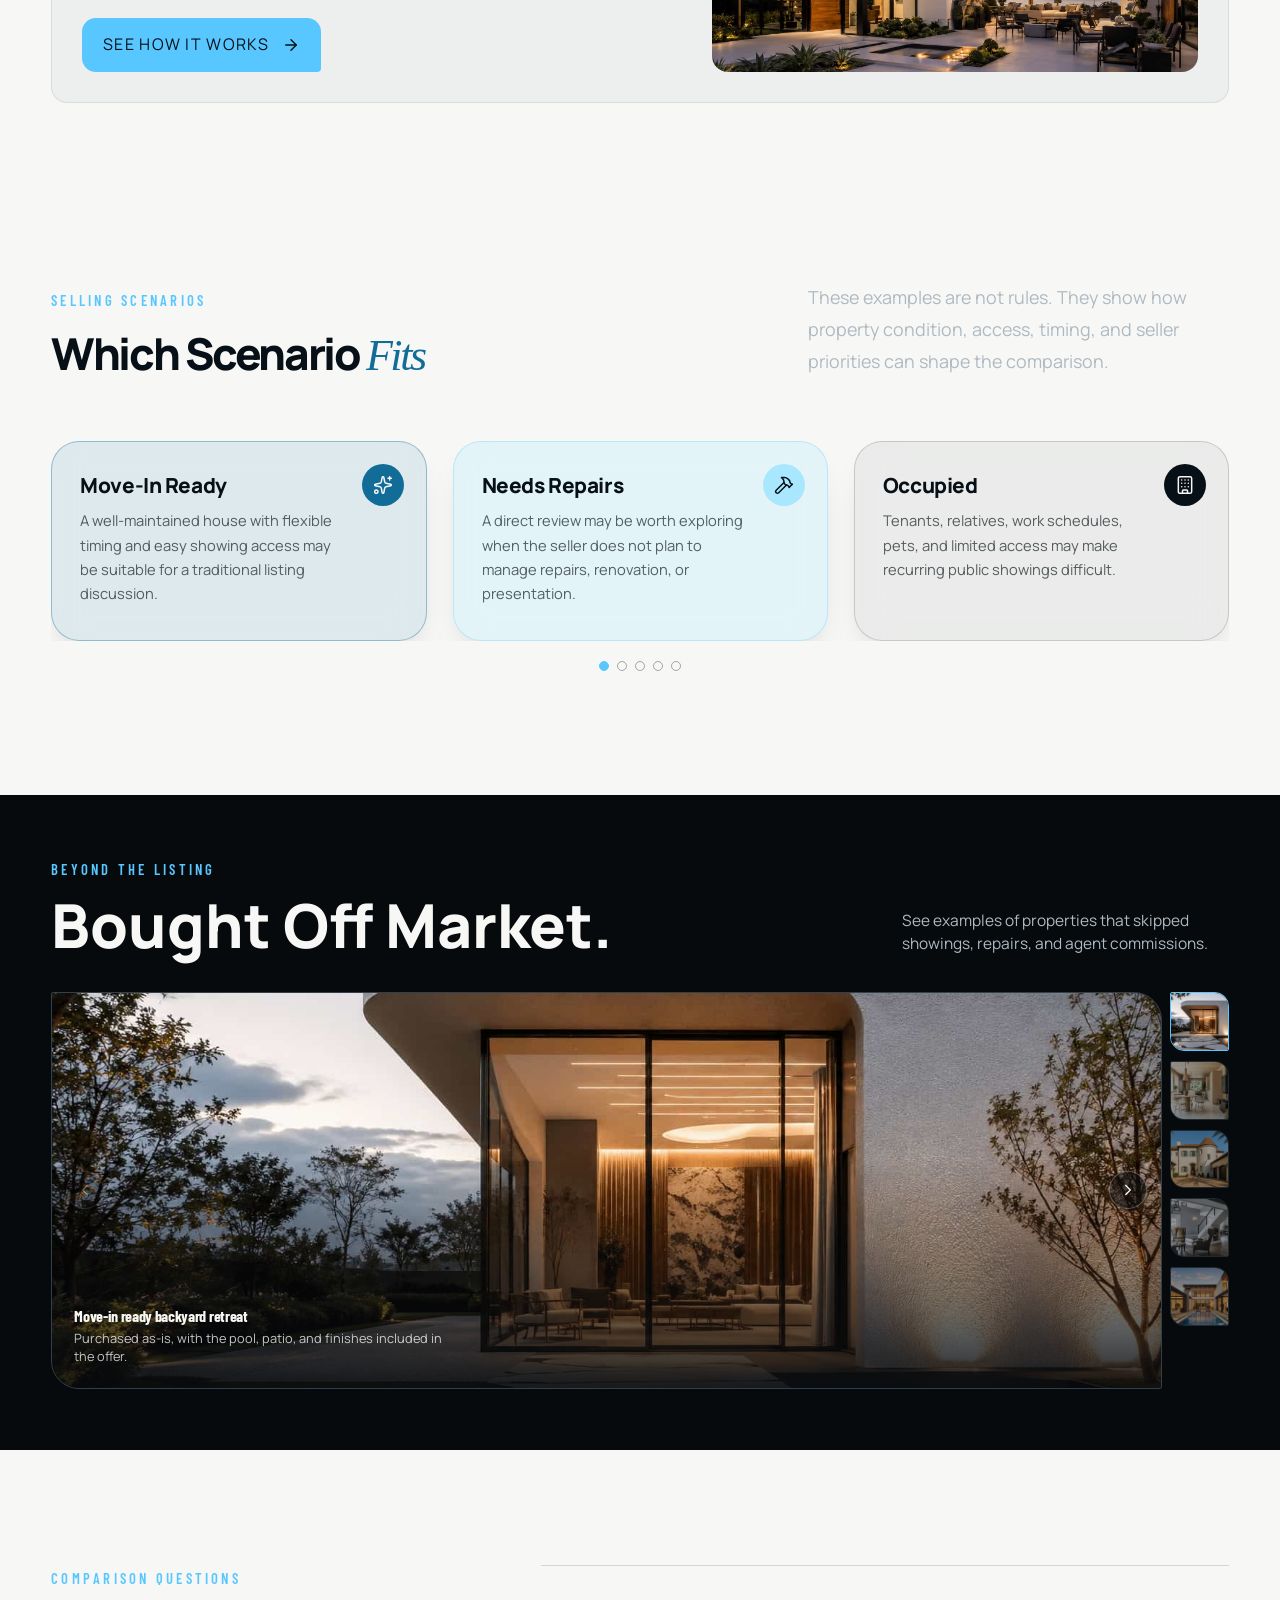
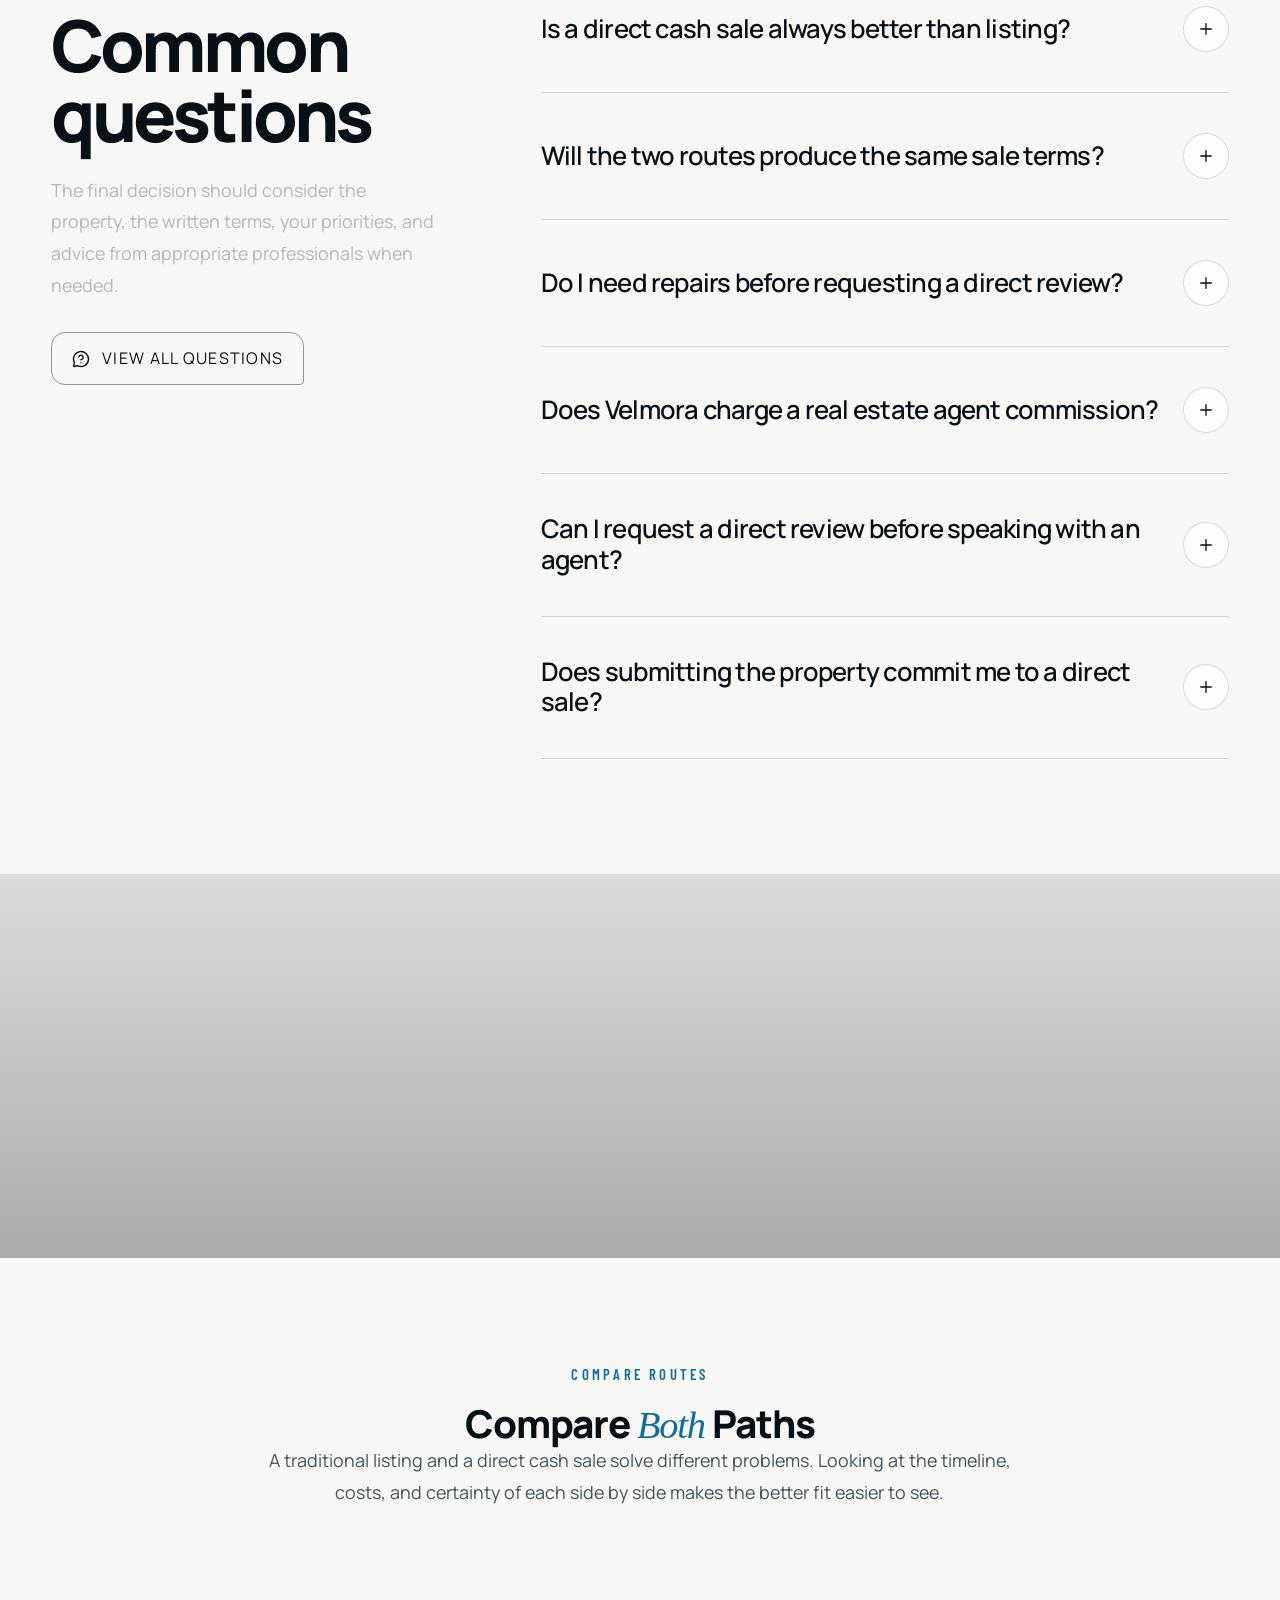
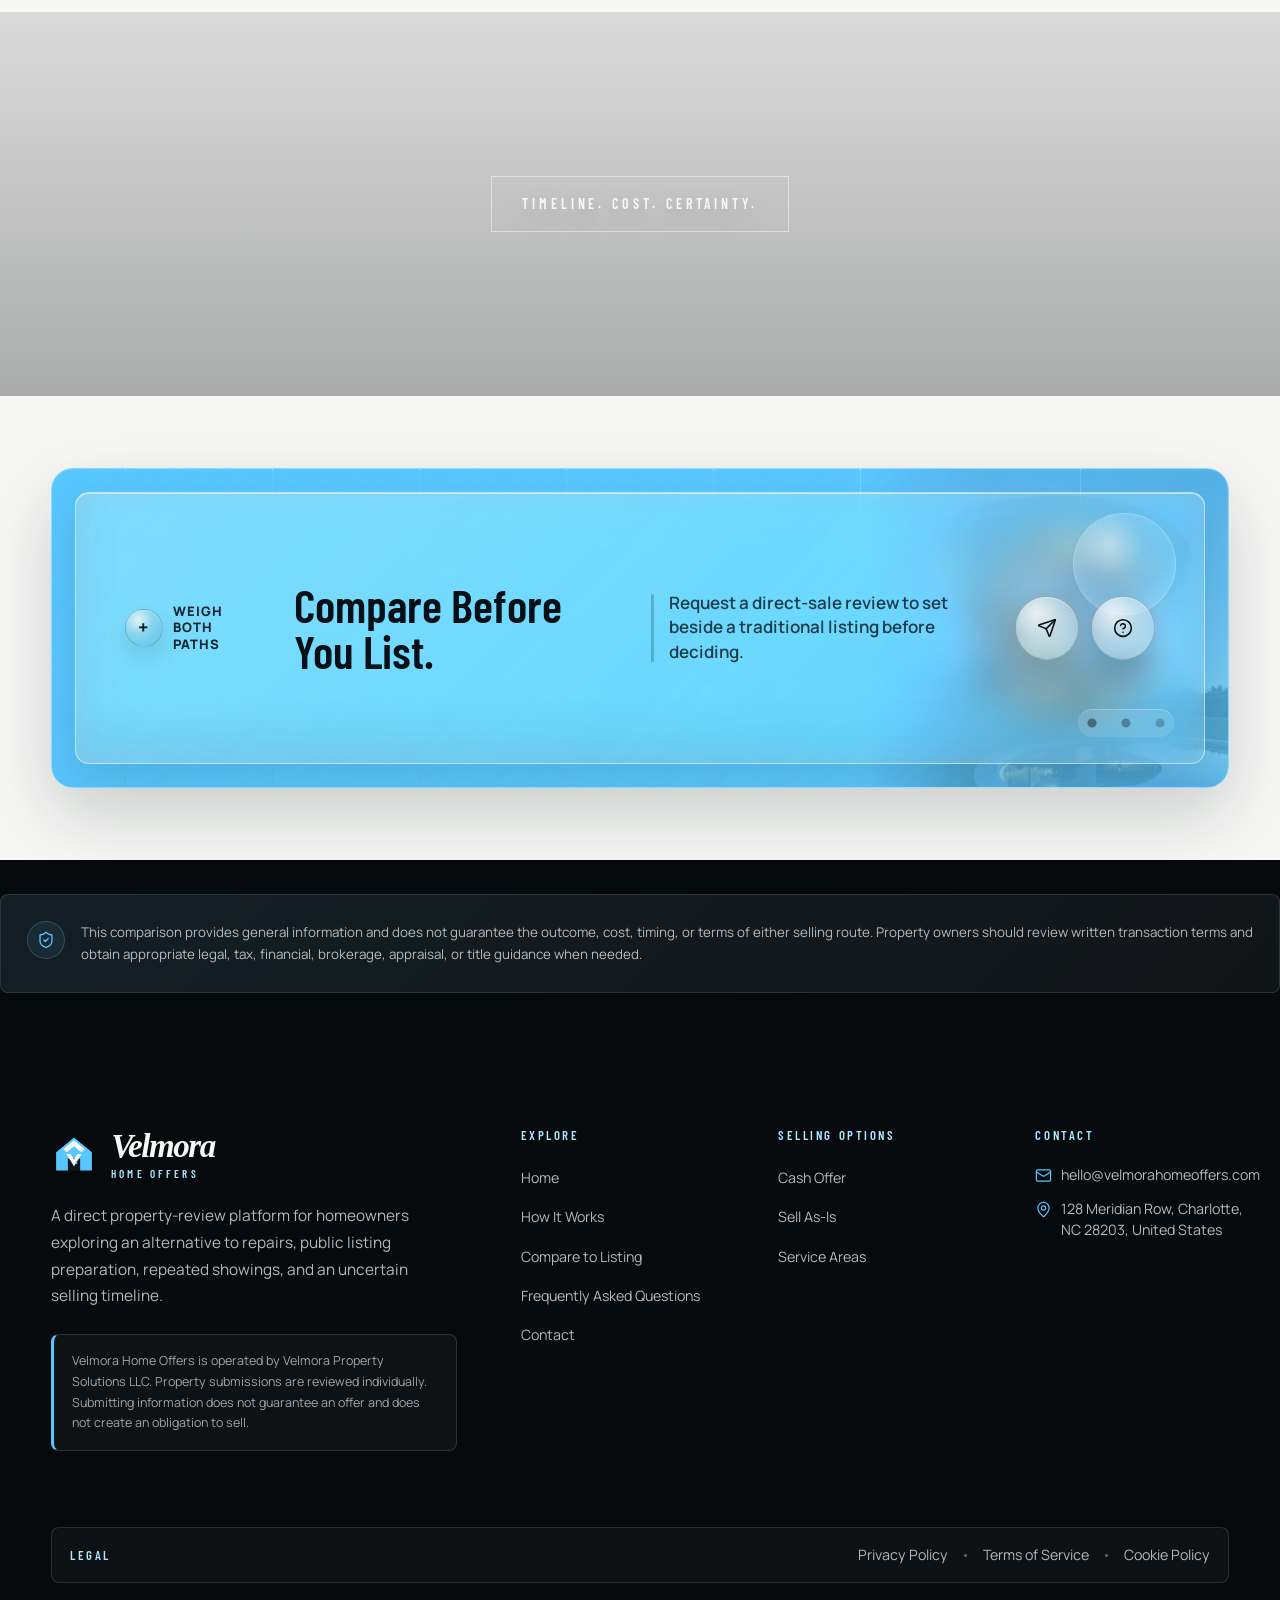
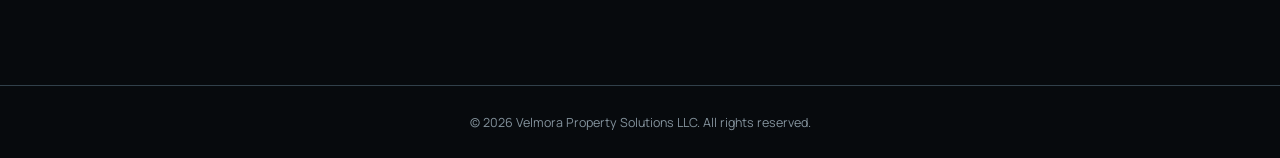
==== commit ac3b93e1: "+" ====
--- a/compare-to-listing.html
+++ b/compare-to-listing.html
@@ -22,7 +22,7 @@
 
     <meta property="og:url" content="https://www.velmorahomeoffers.com/compare-to-listing.html">
 
-    <meta property="og:image" content="https://www.velmorahomeoffers.com/assets/images/velmora-home-offers-og.jpg">
+    <meta property="og:image" content="https://www.velmorahomeoffers.com/assets/images/home-hero-a.jpg">
 
     <meta property="og:image:alt"
         content="Comparison between a direct cash home sale and a traditional property listing">
@@ -36,13 +36,13 @@
     <meta name="twitter:description"
         content="Review the differences between a direct cash sale and a traditional property listing.">
 
-    <meta name="twitter:image" content="https://www.velmorahomeoffers.com/assets/images/velmora-home-offers-og.jpg">
+    <meta name="twitter:image" content="https://www.velmorahomeoffers.com/assets/images/home-hero-a.jpg">
 
     <link rel="canonical" href="https://www.velmorahomeoffers.com/compare-to-listing.html">
 
     <link rel="icon" type="image/svg+xml" href="assets/icons/favicon.svg">
 
-    <link rel="preload" href="assets/images/compare-hero-a.jpg" as="image" type="image/jpeg">
+    <link rel="preload" href="assets/images/home-hero-b.jpg" as="image" type="image/jpeg">
 
     <link rel="stylesheet" href="assets/vendor/aos/aos.css">
     <link rel="stylesheet" href="assets/vendor/swiper/swiper-bundle.min.css">
@@ -76,7 +76,7 @@
                 data-trivision-hero-key="comparePage">
                 <div class="trivision-hero__stage" data-trivision-stage aria-hidden="true">
                     <img class="trivision-hero__fallback" data-trivision-fallback
-                        src="assets/images/compare-hero-a.jpg" alt="" width="1920" height="1080"
+                        src="assets/images/home-hero-b.jpg" alt="" width="1920" height="1080"
                         fetchpriority="high">
 
                     <div class="trivision-hero__slats" data-trivision-slats></div>
@@ -531,7 +531,7 @@
                                 </div>
 
                                 <div class="swiper-slide service-photo-gallery__slide">
-                                    <img class="service-photo-gallery__image" src="assets/images/card-3.jpg"
+                                    <img class="service-photo-gallery__image" src="assets/images/situation-inherited.jpg"
                                         alt="Contemporary two-story home with palm trees at dusk" loading="lazy">
                                     <span class="service-photo-gallery__scrim" aria-hidden="true"></span>
                                     <div class="service-photo-gallery__caption">
@@ -546,7 +546,7 @@
                                 </div>
 
                                 <div class="swiper-slide service-photo-gallery__slide">
-                                    <img class="service-photo-gallery__image" src="assets/images/card-4.jpg"
+                                    <img class="service-photo-gallery__image" src="assets/images/situation-vacant.jpg"
                                         alt="Modern home with dark stone exterior on a wooded lot" loading="lazy">
                                     <span class="service-photo-gallery__scrim" aria-hidden="true"></span>
                                     <div class="service-photo-gallery__caption">
@@ -561,7 +561,7 @@
                                 </div>
 
                                 <div class="swiper-slide service-photo-gallery__slide">
-                                    <img class="service-photo-gallery__image" src="assets/images/card-6.jpg"
+                                    <img class="service-photo-gallery__image" src="assets/images/situation-relocation.jpg"
                                         alt="Modern home with dramatic glass entry and staircase" loading="lazy">
                                     <span class="service-photo-gallery__scrim" aria-hidden="true"></span>
                                     <div class="service-photo-gallery__caption">
@@ -608,15 +608,15 @@
                                 </div>
 
                                 <div class="swiper-slide service-photo-gallery__thumb">
-                                    <img src="assets/images/card-3.jpg" alt="" loading="lazy">
+                                    <img src="assets/images/situation-inherited.jpg" alt="" loading="lazy">
                                 </div>
 
                                 <div class="swiper-slide service-photo-gallery__thumb">
-                                    <img src="assets/images/card-4.jpg" alt="" loading="lazy">
+                                    <img src="assets/images/situation-vacant.jpg" alt="" loading="lazy">
                                 </div>
 
                                 <div class="swiper-slide service-photo-gallery__thumb">
-                                    <img src="assets/images/card-6.jpg" alt="" loading="lazy">
+                                    <img src="assets/images/situation-relocation.jpg" alt="" loading="lazy">
                                 </div>
 
                                 <div class="swiper-slide service-photo-gallery__thumb">
--- a/assets/css/services.css
+++ b/assets/css/services.css
@@ -823,14 +823,14 @@
    ========================================================================== */
 
 .service-explore {
-    padding: clamp(48px, 6vw, 84px) 0;
+    padding: clamp(40px, 4.6vw, 64px) 0;
     background: var(--color-white, #f7f8f6);
 }
 
 .service-explore__grid {
     display: grid;
     grid-template-columns: repeat(5, minmax(0, 1fr));
-    gap: clamp(12px, 2vw, 28px);
+    gap: clamp(10px, 1.6vw, 24px);
     margin: 0;
     padding: 0;
     list-style: none;
@@ -858,19 +858,25 @@
 .service-explore__circle {
     display: block;
     position: relative;
-    width: clamp(120px, 11vw, 210px);
-    height: clamp(120px, 11vw, 210px);
+    width: clamp(100px, 9.4vw, 176px);
+    height: clamp(100px, 9.4vw, 176px);
     overflow: hidden;
+    border: 1.5px solid rgba(7, 16, 23, 0.12);
     border-radius: 50%;
     background: var(--color-warm-white, #ecefee);
+    box-shadow: 0 10px 22px rgba(7, 16, 23, 0.05);
     transition:
+        border-color 320ms ease,
         box-shadow 320ms ease,
         transform 320ms ease;
 }
 
 .service-explore__link:hover .service-explore__circle,
 .service-explore__link:focus-visible .service-explore__circle {
-    box-shadow: 0 24px 60px rgba(7, 16, 23, 0.24);
+    border-color: var(--color-sky, #58c7ff);
+    box-shadow:
+        0 0 0 6px rgba(88, 199, 255, 0.14),
+        0 22px 46px rgba(7, 16, 23, 0.16);
     transform: translateY(-4px);
 }
 
@@ -885,9 +891,9 @@
 }
 
 .service-explore__icon svg {
-    width: 32%;
-    height: 32%;
-    stroke-width: 1.4;
+    width: 30%;
+    height: 30%;
+    stroke-width: 1.6;
 }
 
 .service-explore__photo {
@@ -912,14 +918,15 @@
 
 .service-explore__tag {
     position: absolute;
-    right: -8px;
-    bottom: 16%;
-    padding: 7px 16px;
+    right: -6px;
+    bottom: 14%;
+    padding: 6px 14px;
+    border: 1px solid rgba(247, 248, 246, 0.28);
     border-radius: var(--radius-pill, 999px);
     background: var(--color-ink, #071017);
     color: var(--color-white, #f7f8f6);
     font-family: var(--font-display);
-    font-size: 0.68rem;
+    font-size: 0.66rem;
     font-weight: 600;
     letter-spacing: 0.07em;
     white-space: nowrap;
@@ -937,10 +944,10 @@
 }
 
 .service-explore__label {
-    margin-top: 22px;
+    margin-top: 16px;
     color: var(--color-ink, #071017);
     font-family: var(--font-body);
-    font-size: 1.1rem;
+    font-size: 1.05rem;
     font-weight: 700;
     letter-spacing: -0.01em;
     transition: color 220ms ease;
@@ -952,10 +959,10 @@
 }
 
 .service-explore__count {
-    margin-top: 4px;
+    margin-top: 3px;
     color: #116c98;
     font-family: var(--font-display);
-    font-size: 0.72rem;
+    font-size: 0.7rem;
     font-weight: 600;
     letter-spacing: 0.07em;
     text-transform: uppercase;
@@ -964,7 +971,7 @@
 @media (max-width: 900px) {
     .service-explore__grid {
         grid-template-columns: repeat(3, minmax(0, 1fr));
-        row-gap: clamp(28px, 4vw, 40px);
+        row-gap: clamp(22px, 3.4vw, 32px);
     }
 }
 
@@ -1390,6 +1397,7 @@
     width: 100%;
     margin-top: clamp(32px, 4vw, 52px);
     overflow: hidden;
+    overflow-anchor: none;
 }
 
 .service-cards__slider .swiper-wrapper {
@@ -1708,6 +1716,285 @@
     border: 0;
 }
 
+.service-testimonials {
+    padding: clamp(30px, 3.8vw, 54px) 0;
+    overflow: hidden;
+    background: var(--color-white, #f7f8f6);
+    color: var(--color-ink, #071017);
+}
+
+.service-testimonials__panel {
+    position: relative;
+    display: grid;
+    grid-template-columns: minmax(330px, 0.88fr) minmax(420px, 1.12fr);
+    align-items: center;
+    gap: clamp(24px, 4vw, 58px);
+    min-height: clamp(290px, 28vw, 390px);
+    padding: clamp(24px, 3.4vw, 46px) clamp(30px, 5vw, 82px);
+    border-radius: clamp(28px, 4vw, 58px);
+    background: var(--color-sky, #58c7ff);
+    isolation: isolate;
+}
+
+.service-testimonials__panel::before {
+    position: absolute;
+    inset: clamp(22px, 4vw, 58px) clamp(28px, 5vw, 92px);
+    z-index: -1;
+    content: "";
+    opacity: 0.2;
+    background-image: radial-gradient(circle, rgba(247, 248, 246, 0.82) 1.4px, transparent 1.6px);
+    background-position: 0 0;
+    background-size: 10px 10px;
+    mask-image: radial-gradient(ellipse at 58% 58%, #000 0 44%, transparent 68%);
+}
+
+.service-testimonials__photo {
+    position: relative;
+    margin: 0;
+    overflow: hidden;
+    align-self: stretch;
+    border-radius: 16px;
+    background: var(--color-surface, #161e24);
+    box-shadow: 0 22px 52px rgba(7, 16, 23, 0.22);
+    transform: translateY(clamp(-64px, -4vw, -38px));
+}
+
+.service-testimonials__photo img {
+    display: block;
+    width: 100%;
+    height: 100%;
+    min-height: clamp(260px, 26vw, 360px);
+    object-fit: cover;
+}
+
+.service-testimonials__card {
+    position: relative;
+    display: grid;
+    grid-template-columns: 78px minmax(0, 1fr);
+    align-items: start;
+    width: 100%;
+    min-width: 0;
+    min-height: 0;
+    padding: clamp(10px, 1.8vw, 24px) 0;
+    overflow: visible;
+    background: transparent;
+    color: var(--color-white, #f7f8f6);
+}
+
+.service-testimonials__mark {
+    display: grid;
+    width: 52px;
+    height: 52px;
+    flex: 0 0 auto;
+    place-items: center;
+    margin-top: 2px;
+    border-radius: 12px;
+    background: var(--color-white, #f7f8f6);
+}
+
+.service-testimonials__mark svg {
+    width: 30px;
+    height: 30px;
+    color: var(--color-sky, #58c7ff);
+    fill: currentColor;
+    stroke-width: 1.7;
+}
+
+.service-testimonials__slider {
+    width: 100%;
+    min-width: 0;
+    flex: 1 1 auto;
+    overflow: hidden;
+}
+
+.service-testimonials__slider .swiper-wrapper {
+    align-items: stretch;
+}
+
+.service-testimonials__slide {
+    display: flex;
+    height: auto;
+    flex-direction: column;
+    min-height: clamp(178px, 18vw, 238px);
+}
+
+.service-testimonials__person {
+    display: flex;
+    align-items: center;
+    gap: 12px;
+    min-height: 50px;
+    padding-bottom: clamp(16px, 2vw, 24px);
+    margin-bottom: clamp(16px, 2vw, 24px);
+    border-bottom: 1px solid rgba(247, 248, 246, 0.28);
+}
+
+.service-testimonials__avatar {
+    display: grid;
+    width: 50px;
+    height: 50px;
+    flex: 0 0 auto;
+    place-items: center;
+    border-radius: 50%;
+    border: 2px solid rgba(247, 248, 246, 0.72);
+    background: rgba(247, 248, 246, 0.18);
+}
+
+.service-testimonials__avatar svg {
+    width: 22px;
+    height: 22px;
+    color: var(--color-white, #f7f8f6);
+    stroke-width: 1.8;
+}
+
+.service-testimonials__id {
+    display: flex;
+    min-width: 0;
+    flex-direction: column;
+}
+
+.service-testimonials__name {
+    font-family: var(--font-display);
+    font-size: clamp(1.12rem, 1.02rem + 0.32vw, 1.38rem);
+    font-weight: 700;
+    letter-spacing: 0.01em;
+    line-height: 1.2;
+}
+
+.service-testimonials__role {
+    margin-top: 3px;
+    color: rgba(247, 248, 246, 0.82);
+    font-size: clamp(0.84rem, 0.8rem + 0.12vw, 0.96rem);
+}
+
+.service-testimonials__rating {
+    display: flex;
+    gap: 3px;
+    margin-bottom: 10px;
+}
+
+.service-testimonials__rating svg {
+    width: 15px;
+    height: 15px;
+    color: var(--color-white, #f7f8f6);
+    fill: currentColor;
+}
+
+.service-testimonials__quote {
+    margin: 0;
+    max-width: 58ch;
+    color: rgba(247, 248, 246, 0.94);
+    font-family: Georgia, "Times New Roman", serif;
+    font-size: clamp(0.94rem, 0.9rem + 0.22vw, 1.1rem);
+    font-style: italic;
+    line-height: 1.42;
+    overflow-wrap: anywhere;
+}
+
+.service-testimonials__pagination {
+    position: relative;
+    inset: auto;
+    display: flex;
+    justify-content: flex-end;
+    gap: 8px;
+    grid-column: 2;
+    margin-top: clamp(12px, 1.4vw, 18px);
+}
+
+.service-testimonials__pagination .swiper-pagination-bullet {
+    width: 12px;
+    height: 12px;
+    margin: 0 !important;
+    border: 2px solid transparent;
+    background: var(--color-white, #f7f8f6);
+    opacity: 1;
+}
+
+.service-testimonials__pagination .swiper-pagination-bullet-active {
+    border-color: var(--color-white, #f7f8f6);
+    background: transparent;
+    box-shadow: 0 0 0 2px rgba(247, 248, 246, 0.35);
+}
+
+@media (max-width: 767px) {
+    .service-testimonials {
+        padding: clamp(24px, 6vw, 36px) 0;
+    }
+
+    .service-testimonials__panel {
+        grid-template-columns: 1fr;
+        gap: 18px;
+        width: 100%;
+        max-width: 100%;
+        min-height: 0;
+        padding: 20px;
+        border-radius: 28px;
+    }
+
+    .service-testimonials__panel::before {
+        inset: 22px;
+        opacity: 0.18;
+        mask-image: radial-gradient(ellipse at 50% 58%, #000 0 48%, transparent 75%);
+    }
+
+    .service-testimonials__photo {
+        transform: translateY(-14px);
+    }
+
+    .service-testimonials__photo img {
+        min-height: 190px;
+    }
+
+    .service-testimonials__card {
+        grid-template-columns: minmax(0, 1fr);
+        row-gap: 12px;
+        padding: 4px 0 0;
+        min-height: auto;
+    }
+
+    .service-testimonials__mark {
+        width: 42px;
+        height: 42px;
+        border-radius: 10px;
+    }
+
+    .service-testimonials__mark svg {
+        width: 24px;
+        height: 24px;
+    }
+
+    .service-testimonials__slide {
+        width: 100% !important;
+        max-width: 100%;
+        min-height: 0;
+    }
+
+    .service-testimonials__slider .swiper-wrapper {
+        max-width: 100%;
+    }
+
+    .service-testimonials__quote {
+        width: 100%;
+        max-width: min(100%, 24ch);
+    }
+
+    .service-testimonials__person {
+        align-items: flex-start;
+        gap: 10px;
+        padding-bottom: 14px;
+        margin-bottom: 14px;
+    }
+
+    .service-testimonials__avatar {
+        width: 46px;
+        height: 46px;
+    }
+
+    .service-testimonials__pagination {
+        grid-column: 1;
+        justify-content: flex-start;
+    }
+}
+
 .service-photo-gallery {
     position: relative;
     padding: clamp(42px, 4.8vw, 70px) 0;
@@ -1874,8 +2161,8 @@
 
 .service-photo-gallery__thumbs {
     width: 100%;
-    height: 64px;
-    overflow: visible;
+    height: 56px;
+    overflow: hidden;
 }
 
 .service-photo-gallery__thumbs .swiper-wrapper {
@@ -1922,9 +2209,10 @@
     }
 
     .service-photo-gallery__thumbs {
-        flex: 0 0 clamp(76px, 6.5vw, 96px);
-        width: clamp(76px, 6.5vw, 96px);
+        flex: 0 0 clamp(52px, 4.6vw, 64px);
+        width: clamp(52px, 4.6vw, 64px);
         height: 100%;
+        overflow: hidden;
     }
 
     .service-photo-gallery__thumb {
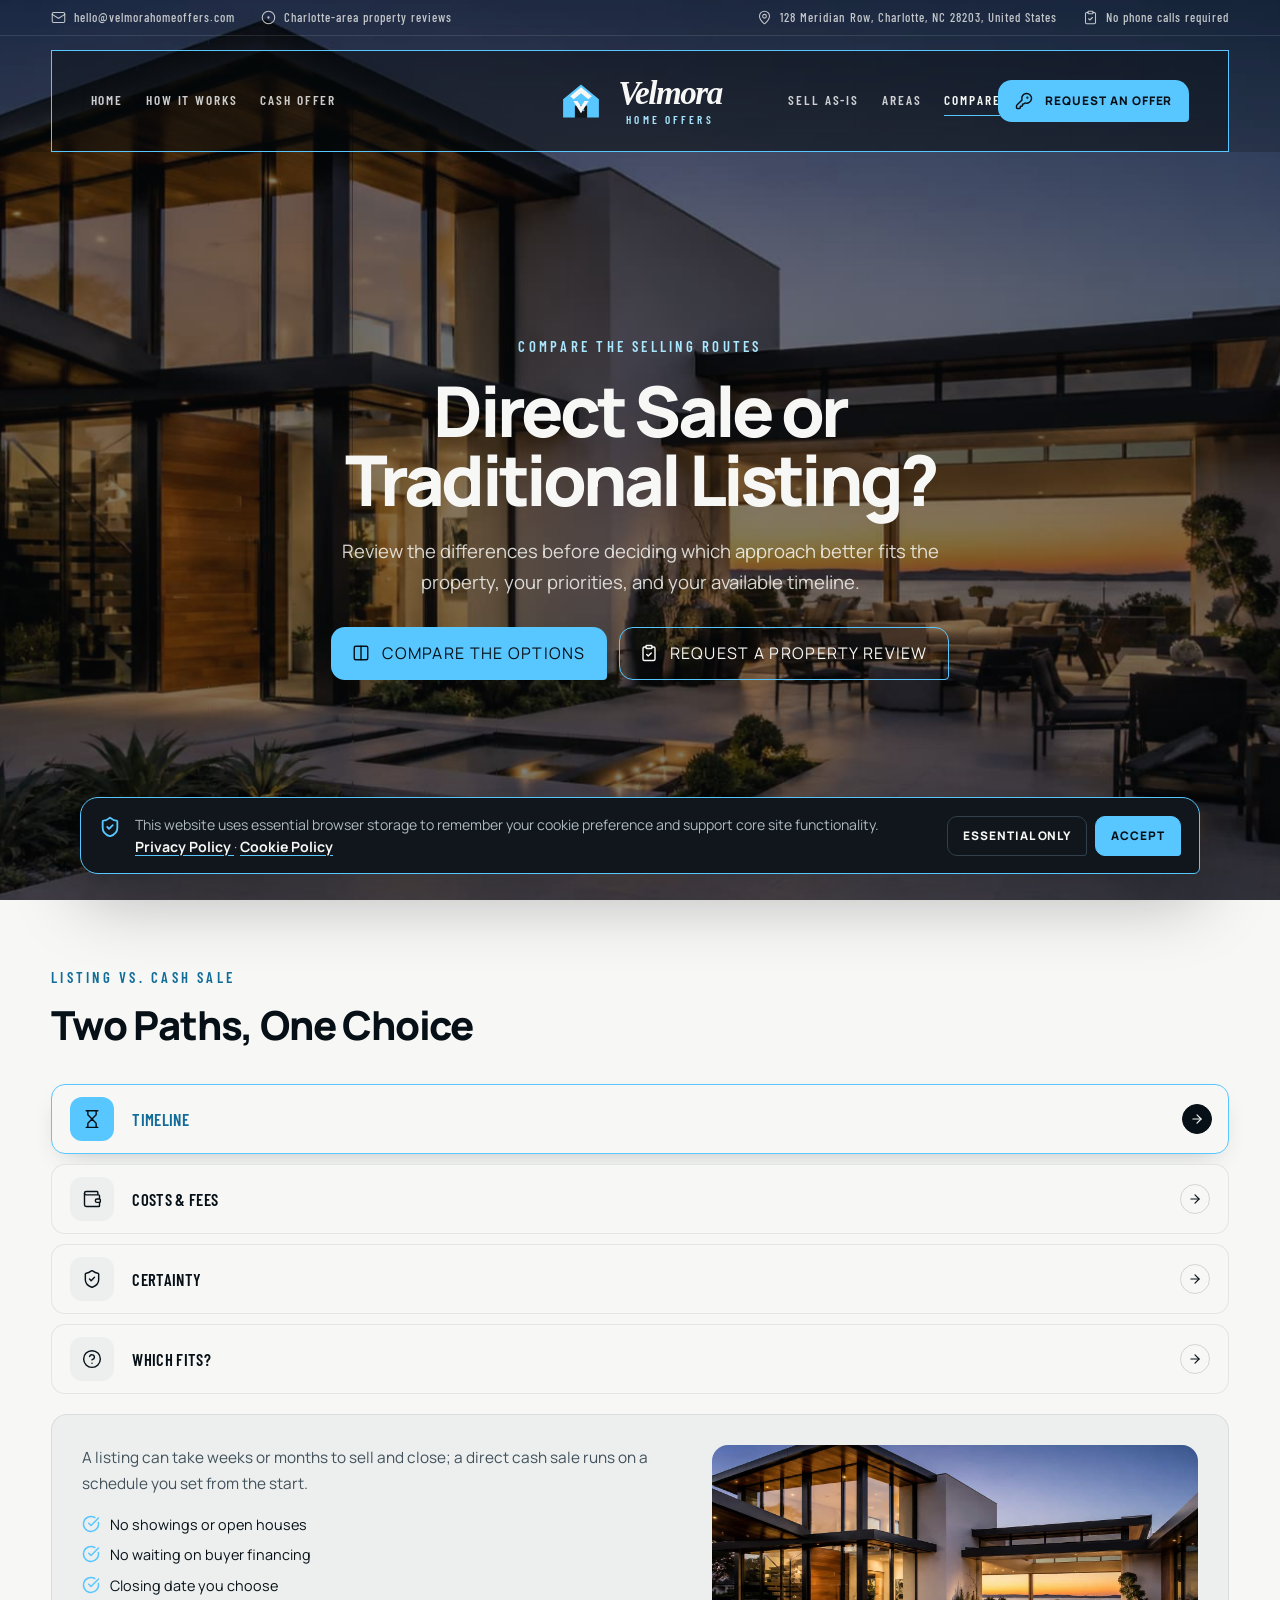
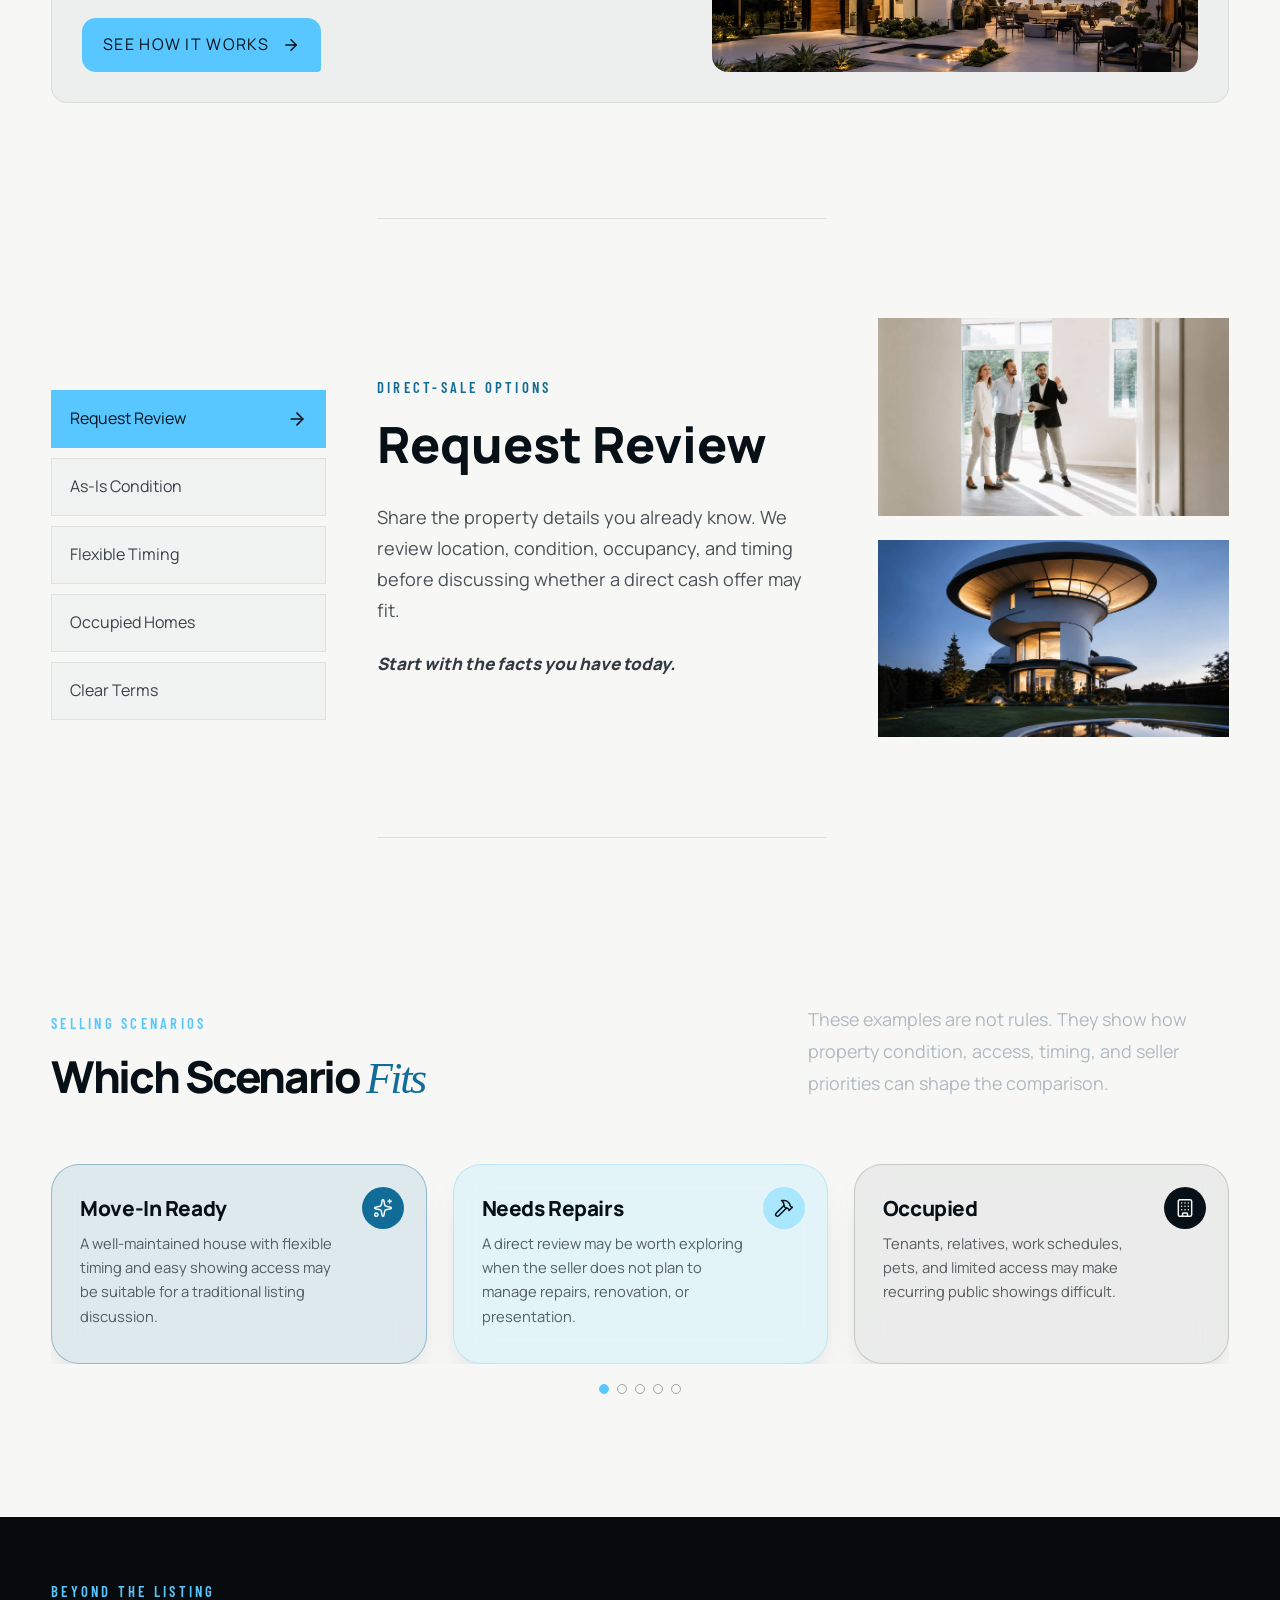
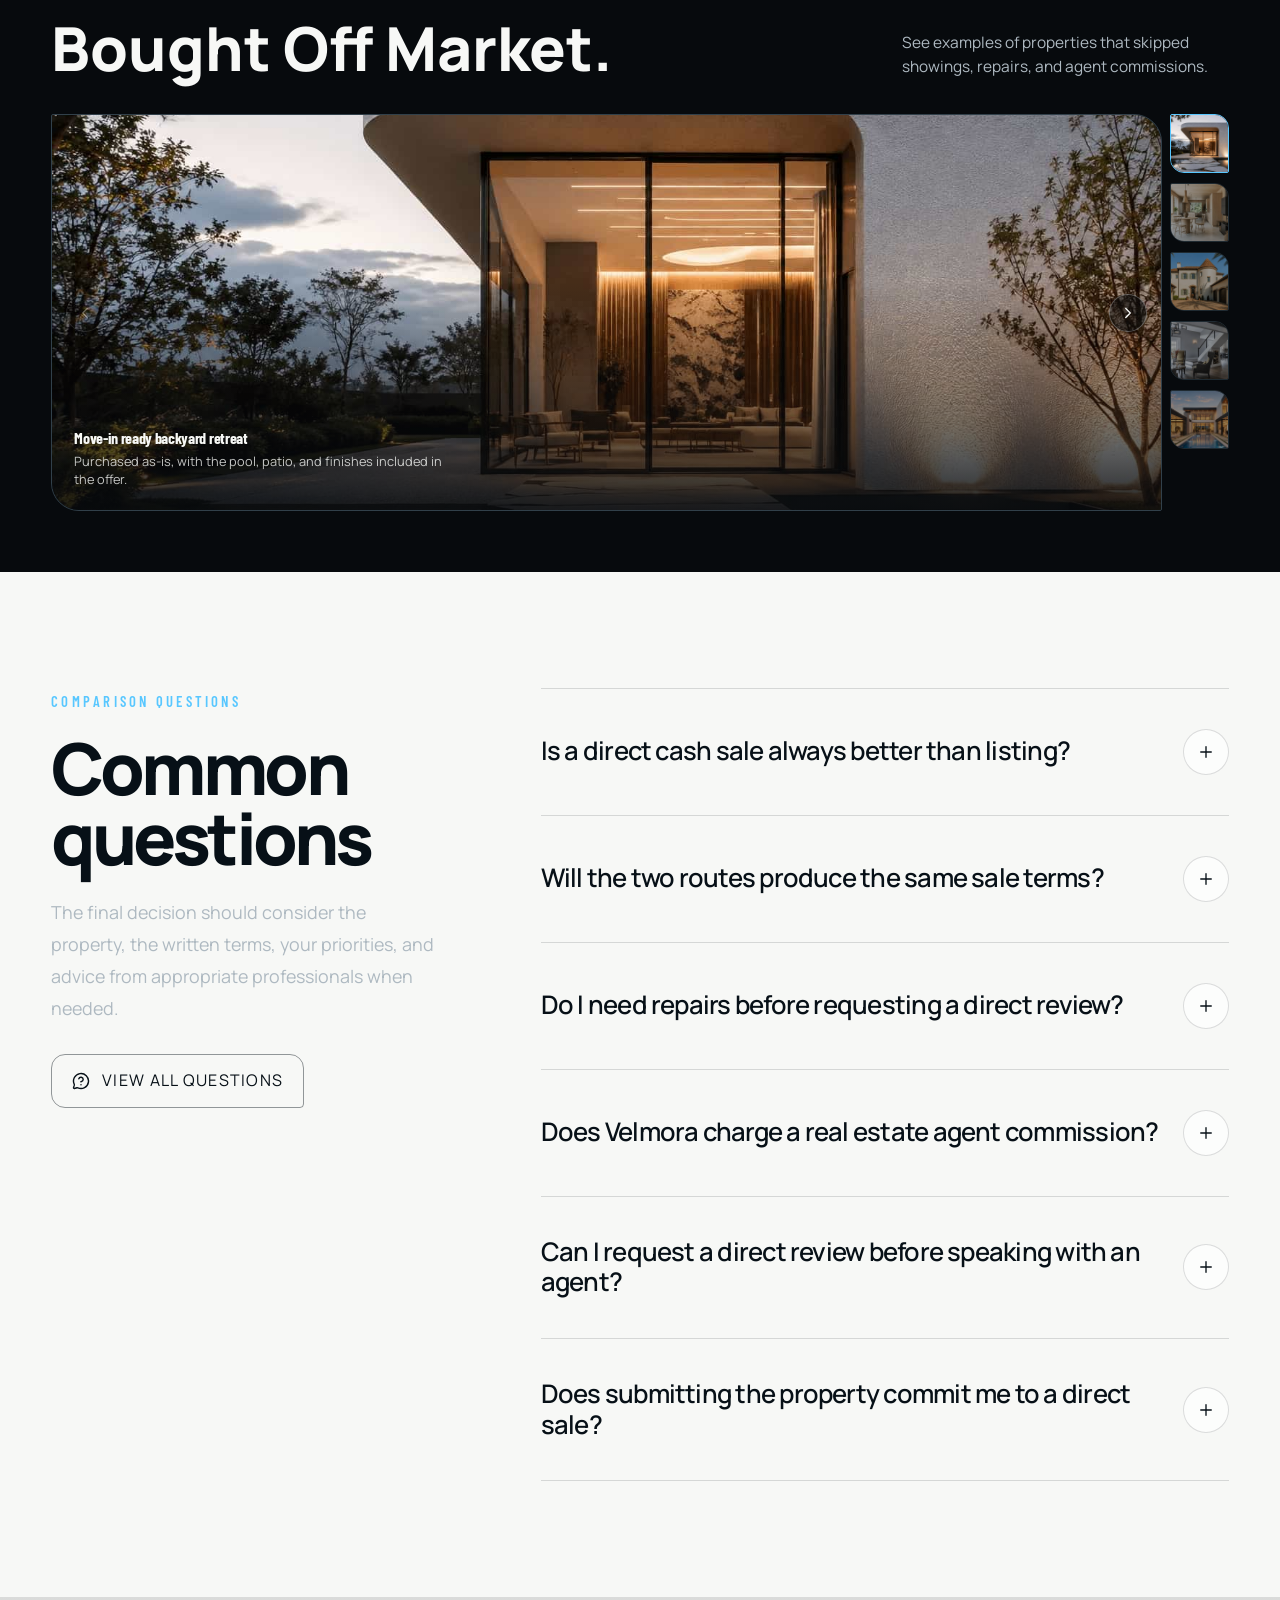
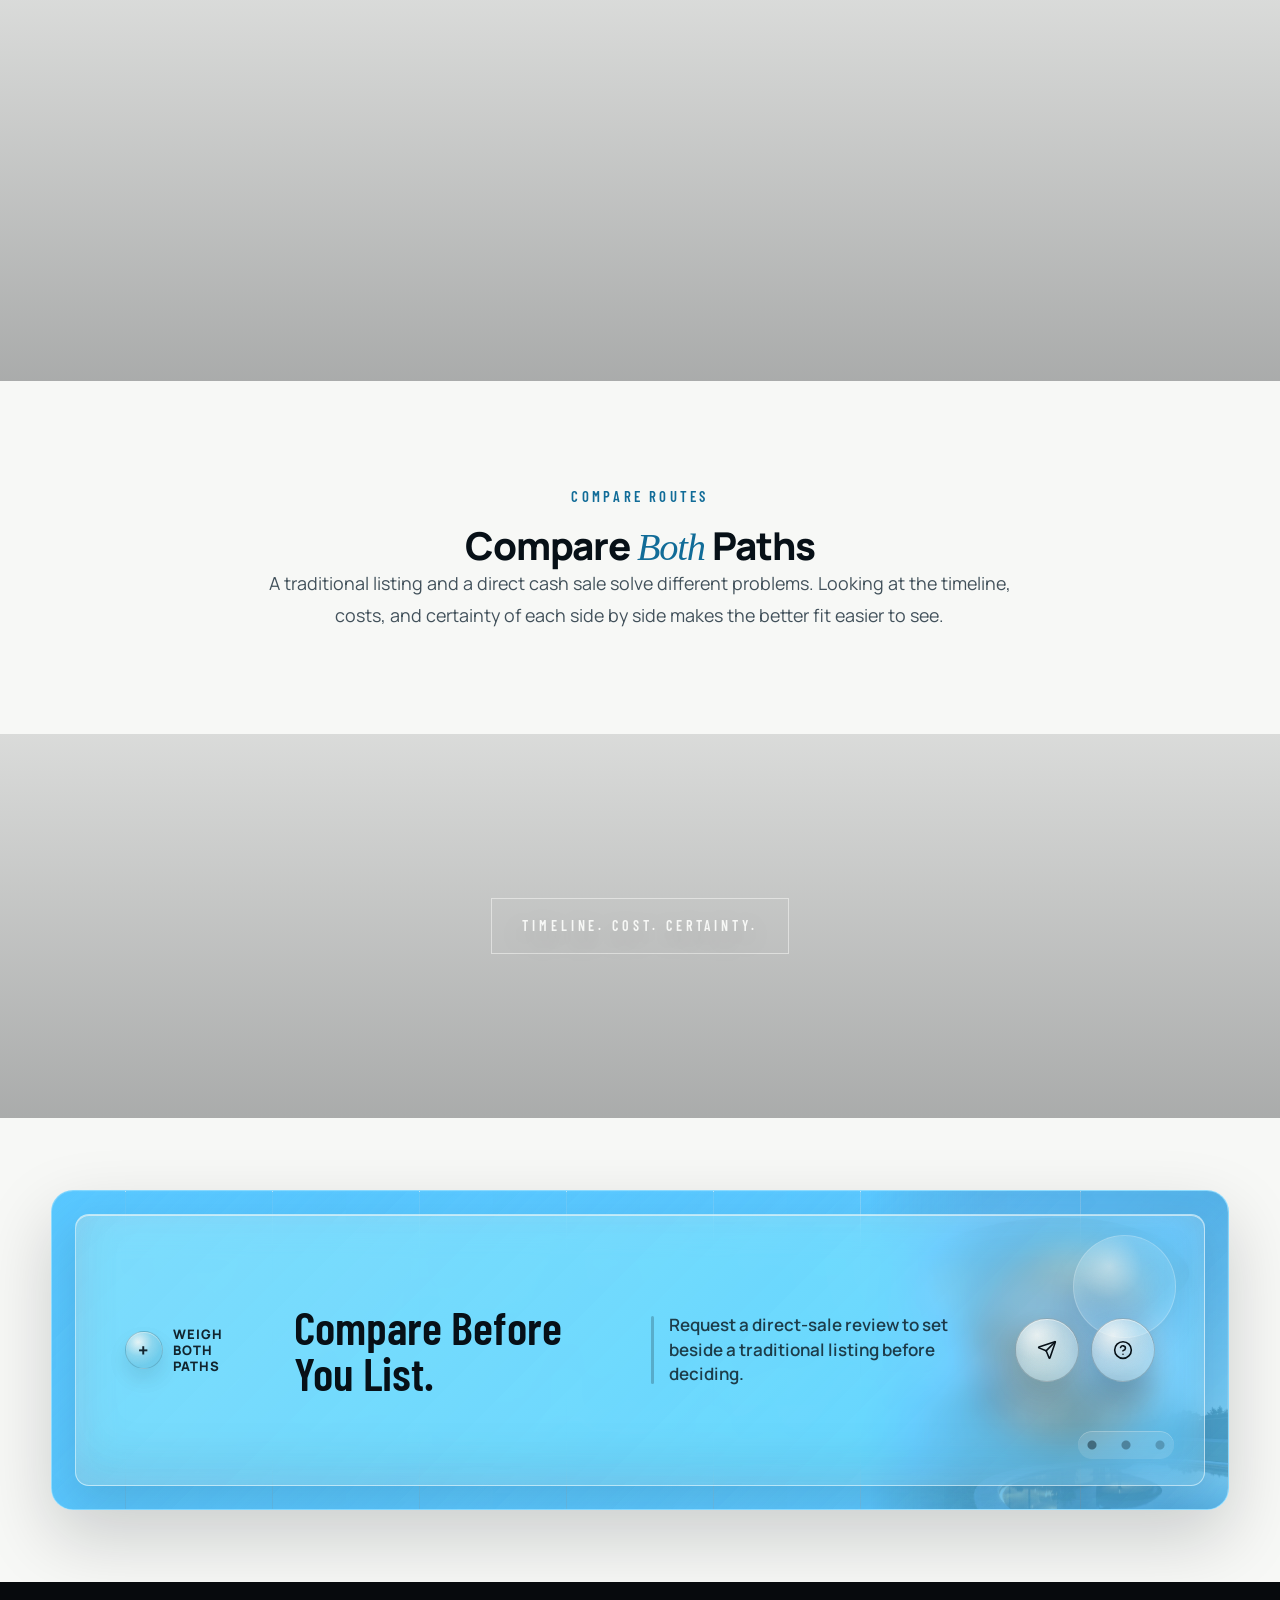
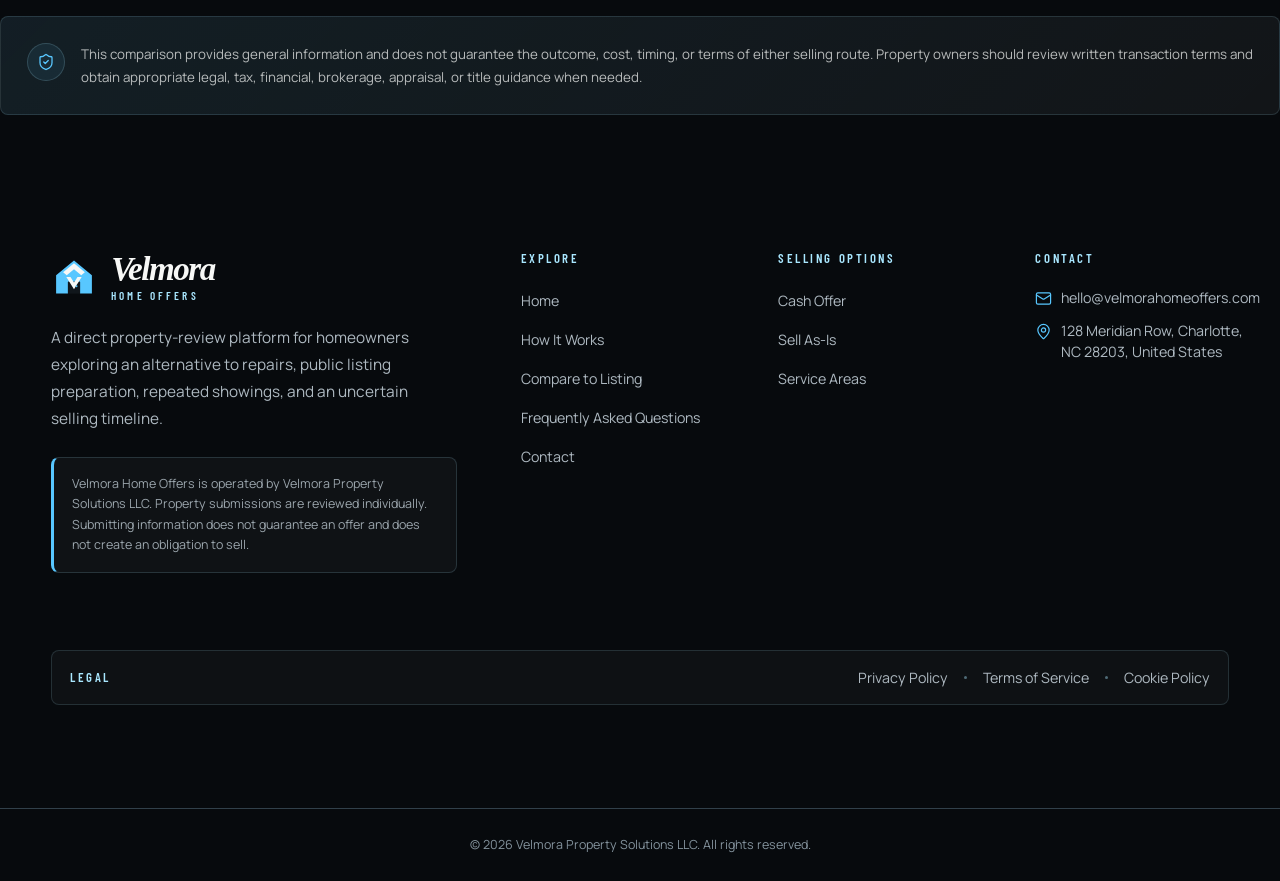
==== commit 7adf7641: "+" ====
--- a/compare-to-listing.html
+++ b/compare-to-listing.html
@@ -370,6 +370,86 @@
                                     aria-label="Minimalist home with a gravel driveway in daylight"></div>
                             </div>
                         </div>
+                    </div>
+                </div>
+            </section>
+
+            <section class="site-section service-showcase" aria-labelledby="service-showcase-title"
+                data-service-showcase>
+                <div class="site-container-wide service-showcase__layout">
+                    <aside class="service-showcase__nav site-sticky" aria-label="Explore direct-sale options">
+                        <button class="service-showcase__item is-active" type="button" data-service-showcase-item
+                            data-title="Request Review"
+                            data-copy="Share the property details you already know. We review location, condition, occupancy, and timing before discussing whether a direct cash offer may fit."
+                            data-note="Start with the facts you have today."
+                            data-image-primary="assets/images/contact-property-review.jpg"
+                            data-image-secondary="assets/images/contact-hero-a.jpg">
+                            Request Review
+                            <i data-lucide="arrow-right" aria-hidden="true"></i>
+                        </button>
+
+                        <button class="service-showcase__item" type="button" data-service-showcase-item
+                            data-title="As-Is Condition"
+                            data-copy="Repairs, updates, and cleanup do not need to happen before the review. The current condition is part of the conversation from the beginning."
+                            data-note="No pre-sale renovation plan required."
+                            data-image-primary="assets/images/situation-repairs.jpg"
+                            data-image-secondary="assets/images/situation-condition.jpg">
+                            As-Is Condition
+                            <i data-lucide="arrow-right" aria-hidden="true"></i>
+                        </button>
+
+                        <button class="service-showcase__item" type="button" data-service-showcase-item
+                            data-title="Flexible Timing"
+                            data-copy="If a written offer is available, the closing date can be shaped around your move, title work, and the pace that feels manageable."
+                            data-note="A direct path can still move calmly."
+                            data-image-primary="assets/images/situation-closing.jpg"
+                            data-image-secondary="assets/images/home-hero-b.jpg">
+                            Flexible Timing
+                            <i data-lucide="arrow-right" aria-hidden="true"></i>
+                        </button>
+
+                        <button class="service-showcase__item" type="button" data-service-showcase-item
+                            data-title="Occupied Homes"
+                            data-copy="Vacant, owner-occupied, and tenant-occupied homes can each be reviewed without forcing public showings or a listing schedule."
+                            data-note="Different situations can still stay organized."
+                            data-image-primary="assets/images/situation-tenant.jpg"
+                            data-image-secondary="assets/images/situation-vacant.jpg">
+                            Occupied Homes
+                            <i data-lucide="arrow-right" aria-hidden="true"></i>
+                        </button>
+
+                        <button class="service-showcase__item" type="button" data-service-showcase-item
+                            data-title="Clear Terms"
+                            data-copy="Any available offer is presented in writing so you can compare the numbers, timeline, and next steps before making a decision."
+                            data-note="Review the route before you commit."
+                            data-image-primary="assets/images/situation-no-listing.jpg"
+                            data-image-secondary="assets/images/how-it-works-editorial.jpg">
+                            Clear Terms
+                            <i data-lucide="arrow-right" aria-hidden="true"></i>
+                        </button>
+                    </aside>
+
+                    <div class="service-showcase__content">
+                        <span class="site-eyebrow">Direct-sale options</span>
+                        <h2 class="service-showcase__title" id="service-showcase-title" data-service-showcase-title>
+                            Request Review
+                        </h2>
+                        <p class="service-showcase__copy" data-service-showcase-copy>
+                            Share the property details you already know. We review location, condition, occupancy, and
+                            timing before discussing whether a direct cash offer may fit.
+                        </p>
+                        <p class="service-showcase__note" data-service-showcase-note>
+                            Start with the facts you have today.
+                        </p>
+                    </div>
+
+                    <div class="service-showcase__media" aria-hidden="true">
+                        <img class="service-showcase__image service-showcase__image--primary"
+                            src="assets/images/contact-property-review.jpg" alt="" loading="lazy"
+                            data-service-showcase-primary>
+                        <img class="service-showcase__image service-showcase__image--secondary"
+                            src="assets/images/contact-hero-a.jpg" alt="" loading="lazy"
+                            data-service-showcase-secondary>
                     </div>
                 </div>
             </section>
--- a/assets/css/services.css
+++ b/assets/css/services.css
@@ -734,6 +734,143 @@
 .service-expand-card__button:focus-visible {
     outline: 3px solid var(--color-sky, #58c7ff);
     outline-offset: -5px;
+}
+
+.service-showcase {
+    padding: clamp(34px, 4vw, 58px) 0;
+    overflow: hidden;
+    background: var(--color-white, #f7f8f6);
+    color: var(--color-ink, #071017);
+}
+
+.service-showcase__layout {
+    display: grid;
+    grid-template-columns: minmax(220px, 0.72fr) minmax(340px, 1.18fr) minmax(280px, 0.92fr);
+    align-items: start;
+    gap: clamp(24px, 4vw, 62px);
+    min-width: 0;
+    min-height: min(620px, calc(100svh - var(--header-total-height, 154px) - 44px));
+}
+
+.service-showcase__nav {
+    display: grid;
+    min-width: 0;
+    gap: 10px;
+    top: calc(var(--header-total-height, 154px) + 18px);
+}
+
+.service-showcase__item {
+    display: grid;
+    grid-template-columns: minmax(0, 1fr) 22px;
+    align-items: center;
+    gap: 16px;
+    width: 100%;
+    min-height: 58px;
+    padding: 0 18px;
+    border: 1px solid rgba(7, 16, 23, 0.08);
+    border-radius: 0;
+    background: #f1f3f2;
+    color: rgba(7, 16, 23, 0.78);
+    font-family: var(--font-body);
+    font-size: clamp(0.92rem, 0.86rem + 0.18vw, 1.04rem);
+    font-weight: 650;
+    line-height: 1.2;
+    text-align: left;
+    transition: background var(--transition-fast), color var(--transition-fast), border-color var(--transition-fast);
+}
+
+.service-showcase__item svg {
+    width: 20px;
+    height: 20px;
+    justify-self: end;
+    opacity: 0;
+    transform: translateX(-5px);
+    transition: opacity var(--transition-fast), transform var(--transition-fast);
+}
+
+.service-showcase__item:hover,
+.service-showcase__item:focus-visible,
+.service-showcase__item.is-active {
+    border-color: var(--color-sky, #58c7ff);
+    background: var(--color-sky, #58c7ff);
+    color: var(--color-ink, #071017);
+}
+
+.service-showcase__item:hover svg,
+.service-showcase__item:focus-visible svg,
+.service-showcase__item.is-active svg {
+    opacity: 1;
+    transform: none;
+}
+
+.service-showcase__item:focus-visible {
+    outline: 3px solid rgba(88, 199, 255, 0.32);
+    outline-offset: 3px;
+}
+
+.service-showcase__content {
+    display: flex;
+    min-width: 0;
+    min-height: 100%;
+    flex-direction: column;
+    justify-content: center;
+    padding-block: clamp(12px, 2vw, 28px);
+    border-top: 1px solid rgba(7, 16, 23, 0.1);
+    border-bottom: 1px solid rgba(7, 16, 23, 0.1);
+}
+
+.service-showcase__content .site-eyebrow {
+    color: #116c98;
+}
+
+.service-showcase__title {
+    margin: clamp(14px, 2vw, 24px) 0 0;
+    color: var(--color-ink, #071017);
+    font-family: var(--font-body);
+    font-size: clamp(2.1rem, 1.52rem + 2vw, 3.7rem);
+    font-weight: 800;
+    letter-spacing: 0;
+    line-height: 1.04;
+}
+
+.service-showcase__copy {
+    max-width: 62ch;
+    margin: clamp(18px, 2.4vw, 34px) 0 0;
+    color: rgba(7, 16, 23, 0.72);
+    font-size: clamp(1rem, 0.94rem + 0.24vw, 1.16rem);
+    line-height: 1.72;
+    overflow-wrap: anywhere;
+}
+
+.service-showcase__note {
+    max-width: 42ch;
+    margin: clamp(16px, 2vw, 28px) 0 0;
+    color: rgba(7, 16, 23, 0.82);
+    font-size: clamp(0.98rem, 0.92rem + 0.18vw, 1.08rem);
+    font-style: italic;
+    font-weight: 800;
+    line-height: 1.45;
+    overflow-wrap: anywhere;
+}
+
+.service-showcase__media {
+    display: grid;
+    min-width: 0;
+    gap: clamp(14px, 2vw, 24px);
+    align-self: center;
+}
+
+.service-showcase__image {
+    display: block;
+    width: 100%;
+    aspect-ratio: 16 / 9;
+    object-fit: cover;
+    opacity: 1;
+    transition: opacity var(--transition-medium);
+}
+
+.service-showcase__image.is-changing {
+    opacity: 0.18;
 }
 
 .service-info-cards {
@@ -2446,6 +2583,20 @@
         width: min(760px, 82%);
     }
 
+    .service-showcase__layout {
+        grid-template-columns: minmax(200px, 0.7fr) minmax(0, 1.3fr);
+        min-height: 0;
+    }
+
+    .service-showcase__content {
+        min-height: 360px;
+    }
+
+    .service-showcase__media {
+        grid-column: 2;
+        grid-template-columns: repeat(2, minmax(0, 1fr));
+    }
+
     .service-intro__layout,
     .service-process__layout,
     .service-faq__layout,
@@ -2522,6 +2673,7 @@
     .service-process__intro.site-sticky,
     .service-faq__intro.site-sticky,
     .service-areas__intro.site-sticky,
+    .service-showcase__nav.site-sticky,
     .page-faq__intro.site-sticky {
         position: static;
     }
@@ -2570,6 +2722,50 @@
 @media (max-width: 820px) {
     .service-hero {
         min-height: 720px;
+    }
+
+    .service-showcase {
+        padding: clamp(28px, 7vw, 44px) 0;
+    }
+
+    .service-showcase__layout {
+        display: block;
+        width: 100%;
+        max-width: 100%;
+    }
+
+    .service-showcase__nav {
+        margin-bottom: 22px;
+        gap: 8px;
+    }
+
+    .service-showcase__item {
+        min-height: 52px;
+    }
+
+    .service-showcase__content {
+        min-height: 0;
+        margin-bottom: 22px;
+        padding-block: 24px;
+    }
+
+    .service-showcase__title,
+    .service-showcase__copy,
+    .service-showcase__note {
+        max-width: 100%;
+    }
+
+    .service-showcase__copy {
+        max-width: min(100%, 30ch);
+    }
+
+    .service-showcase__note {
+        max-width: min(100%, 29ch);
+    }
+
+    .service-showcase__media {
+        display: grid;
+        grid-column: auto;
     }
 
     .service-hero__content-wrap {
@@ -2692,6 +2888,14 @@
     .service-page {
         --service-section-space: 72px;
         --service-card-radius: 22px;
+    }
+
+    .service-showcase__media {
+        grid-template-columns: 1fr;
+    }
+
+    .service-showcase__image {
+        aspect-ratio: 4 / 3;
     }
 
     .service-hero {
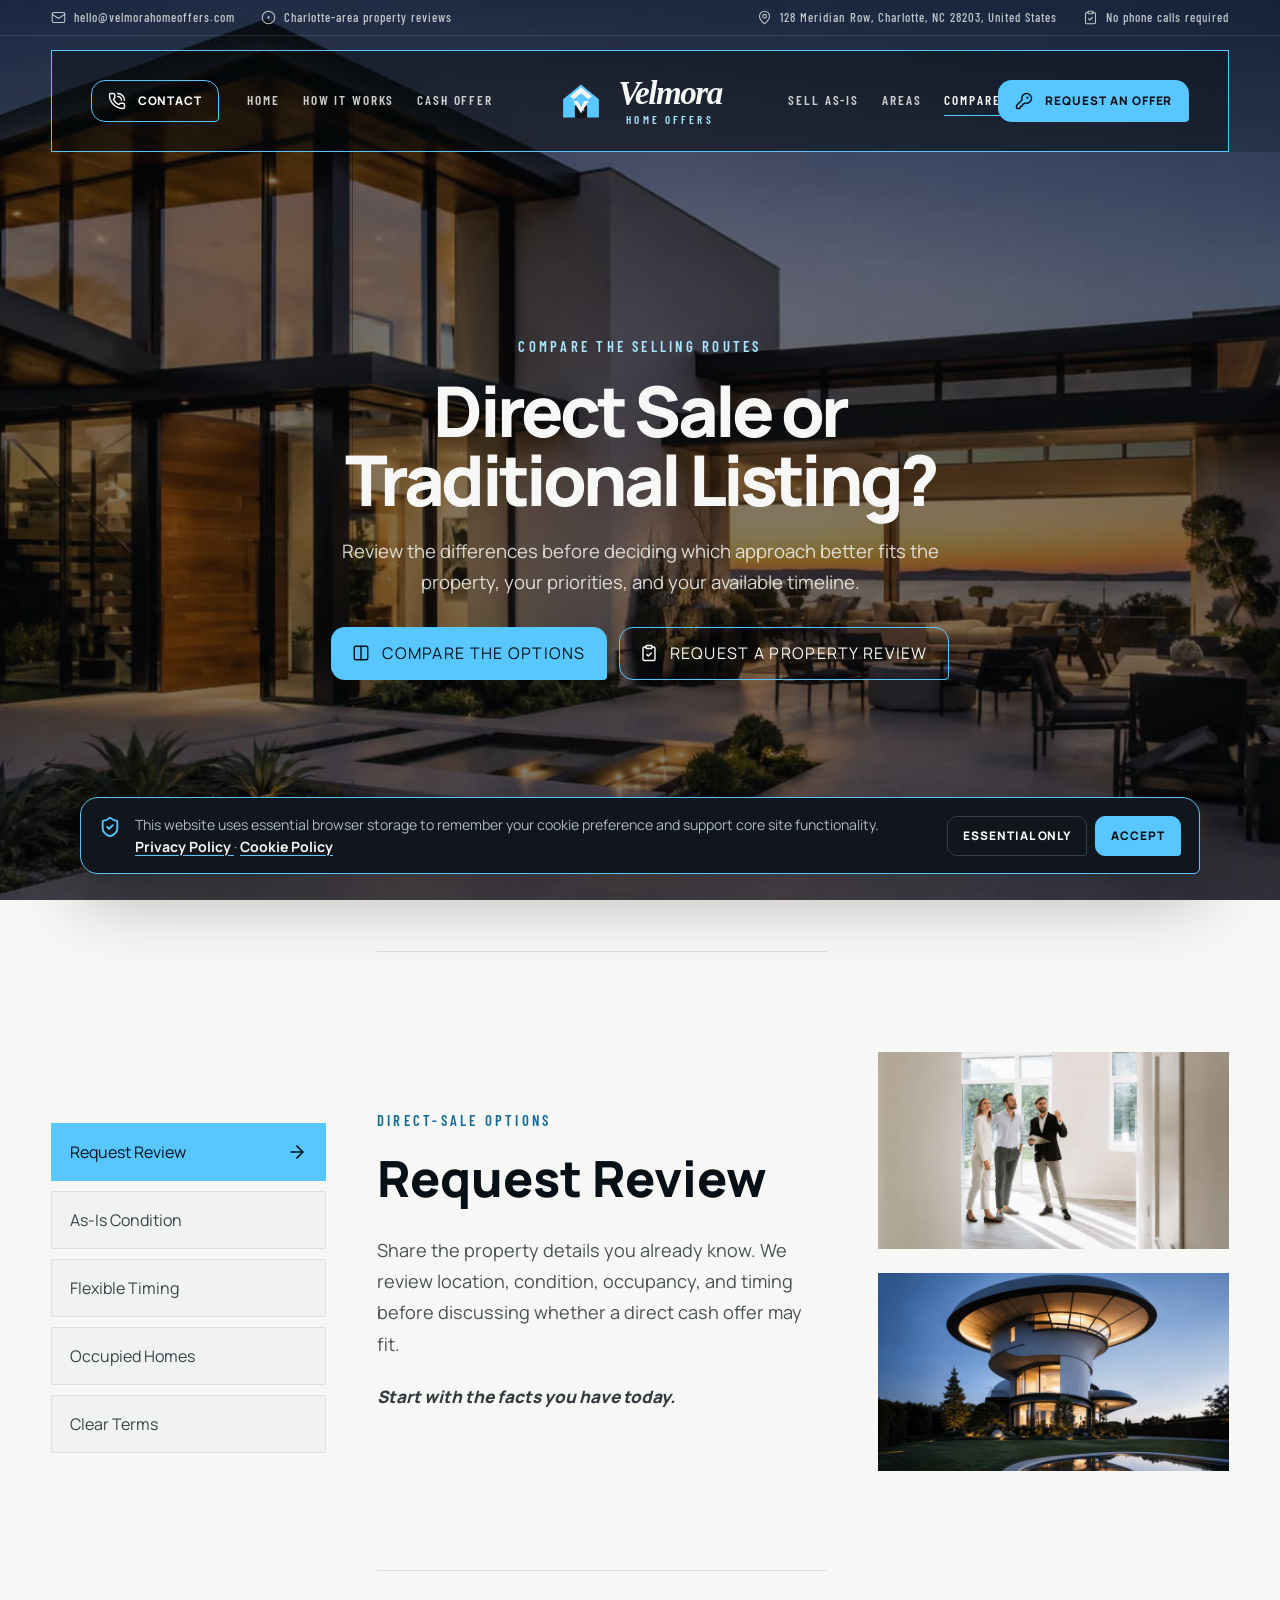
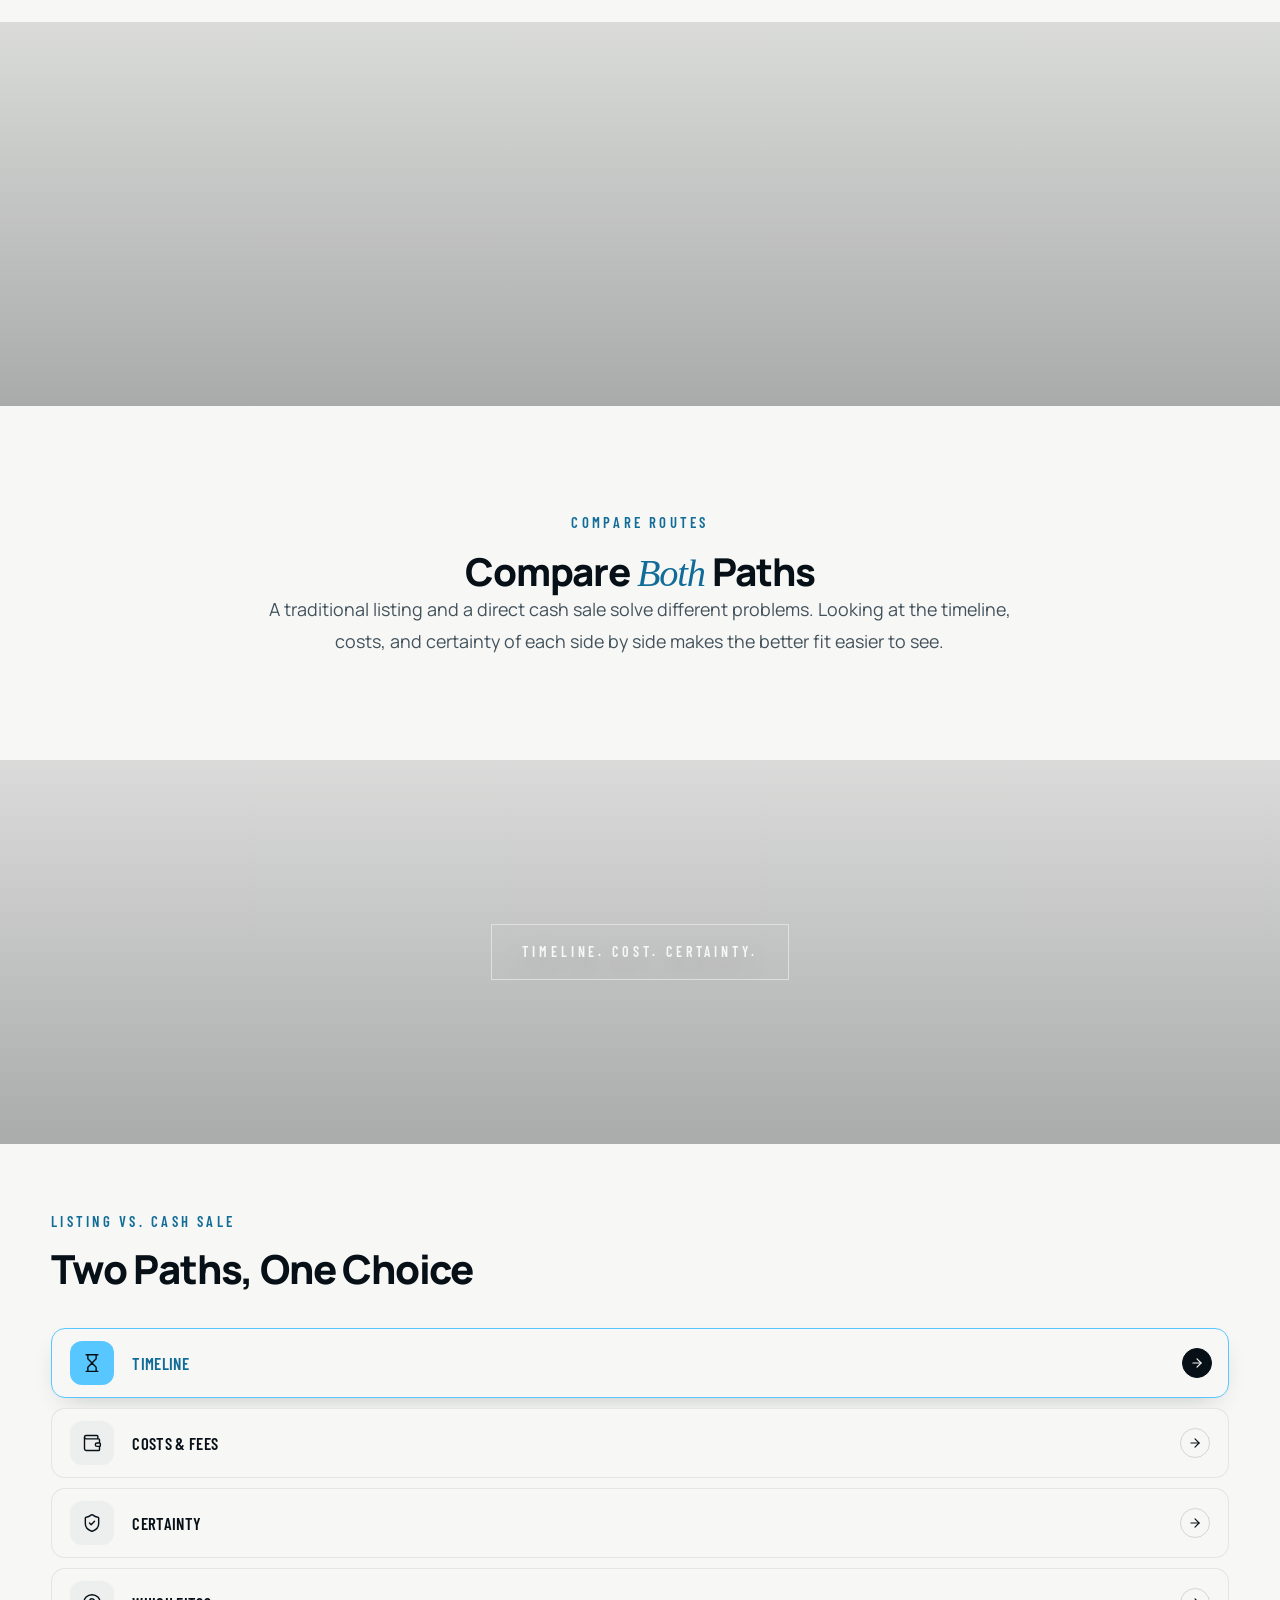
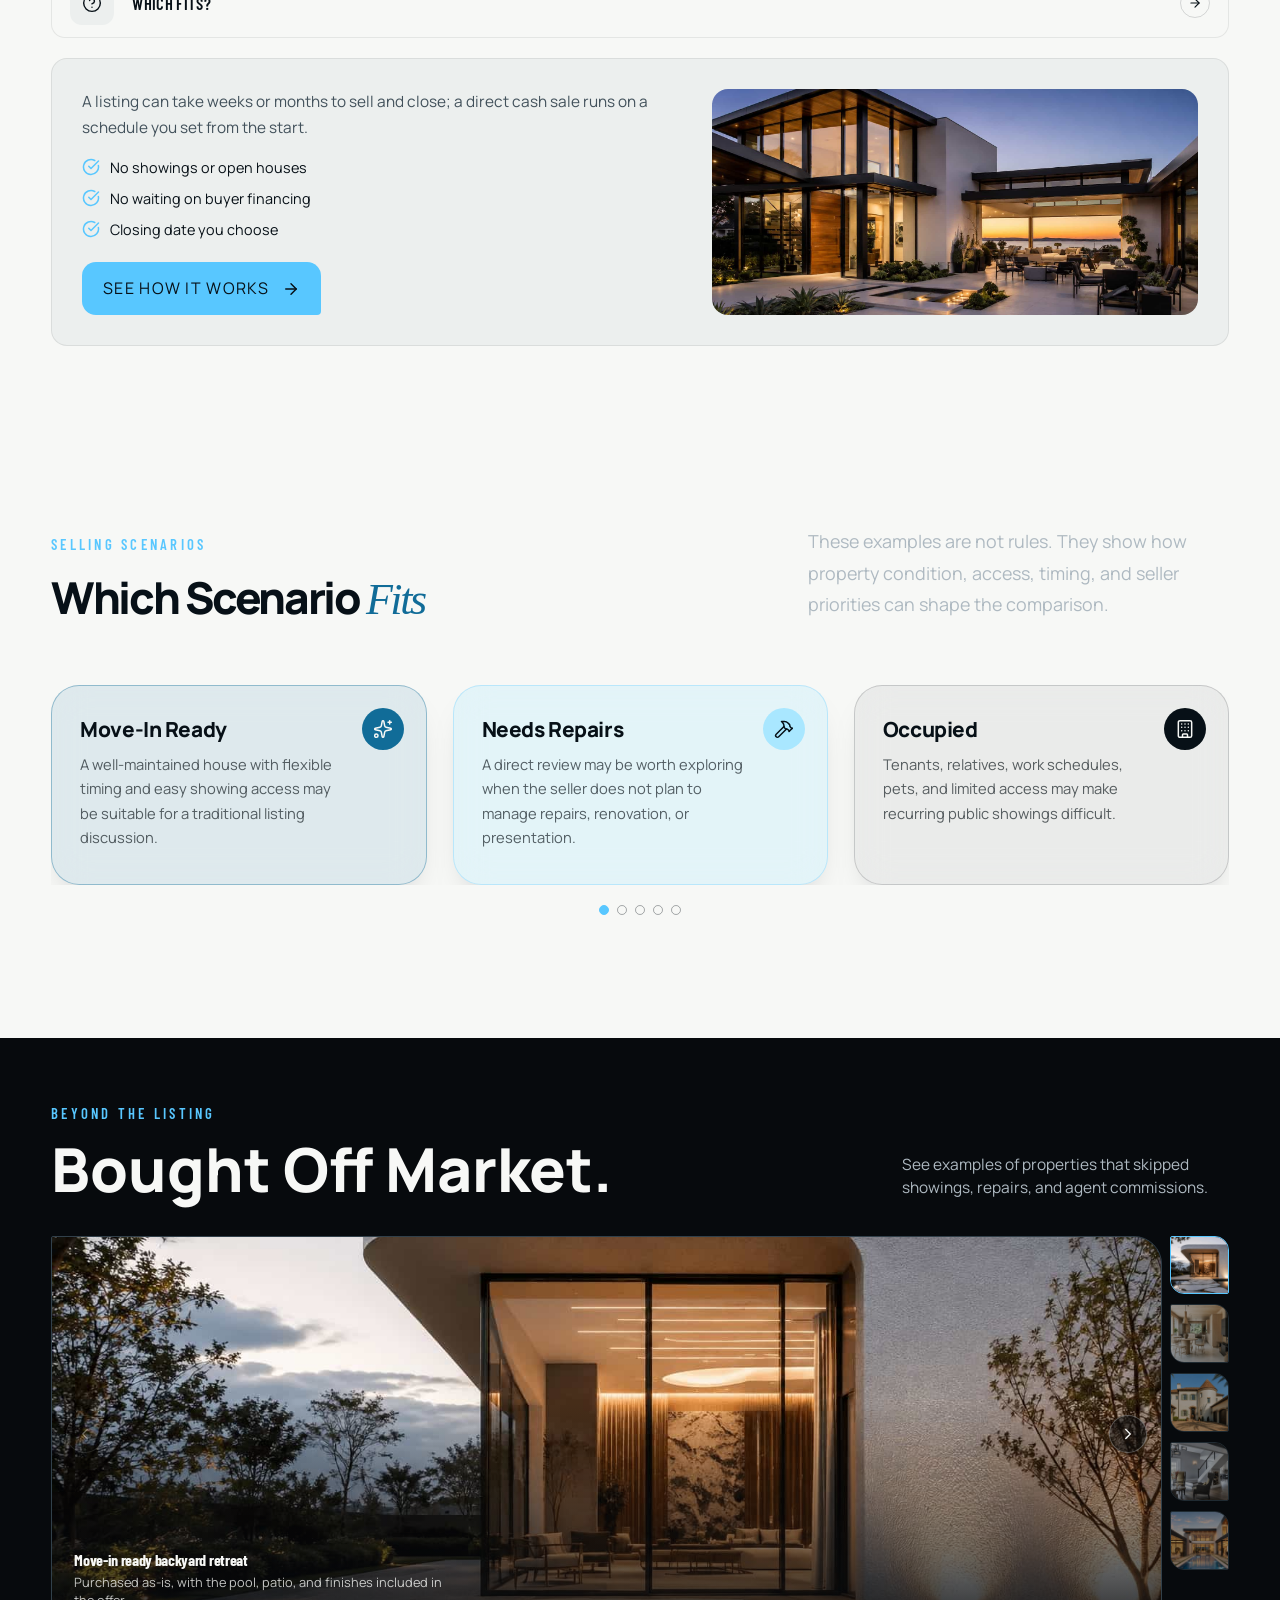
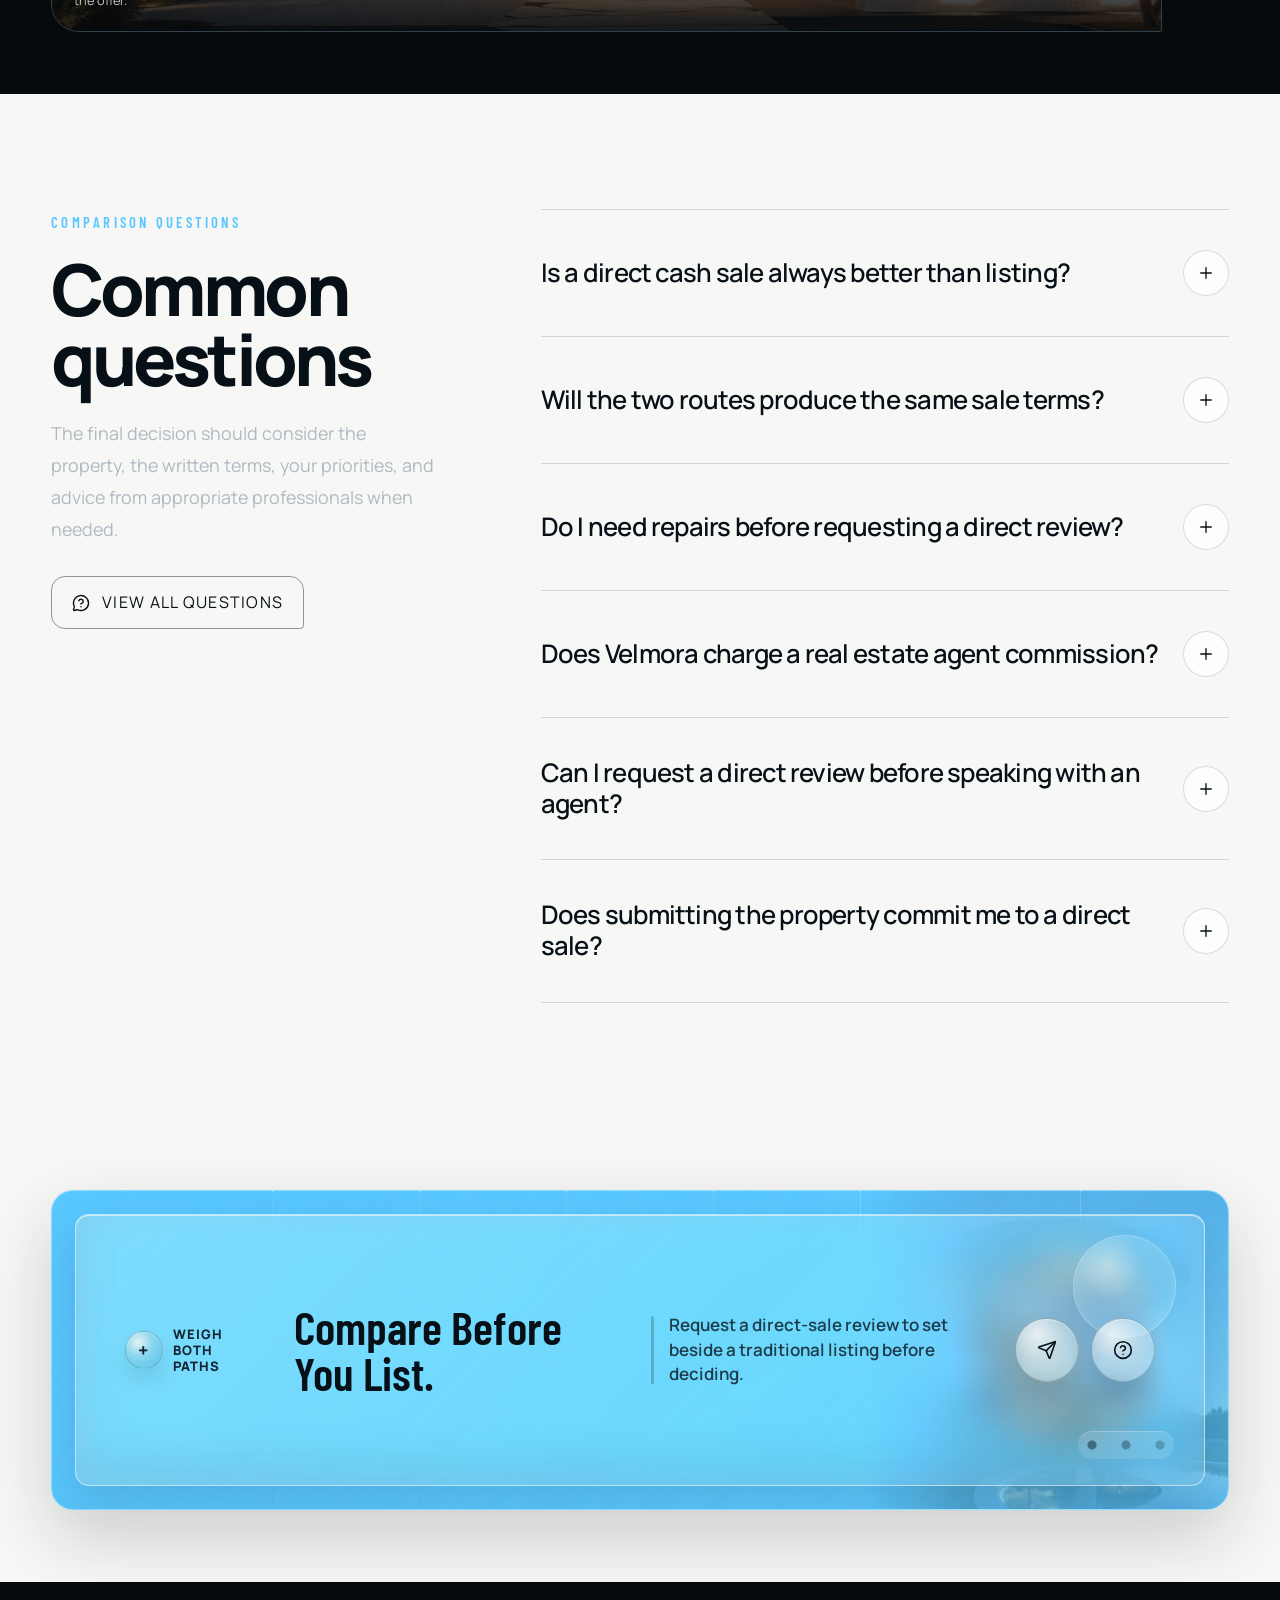
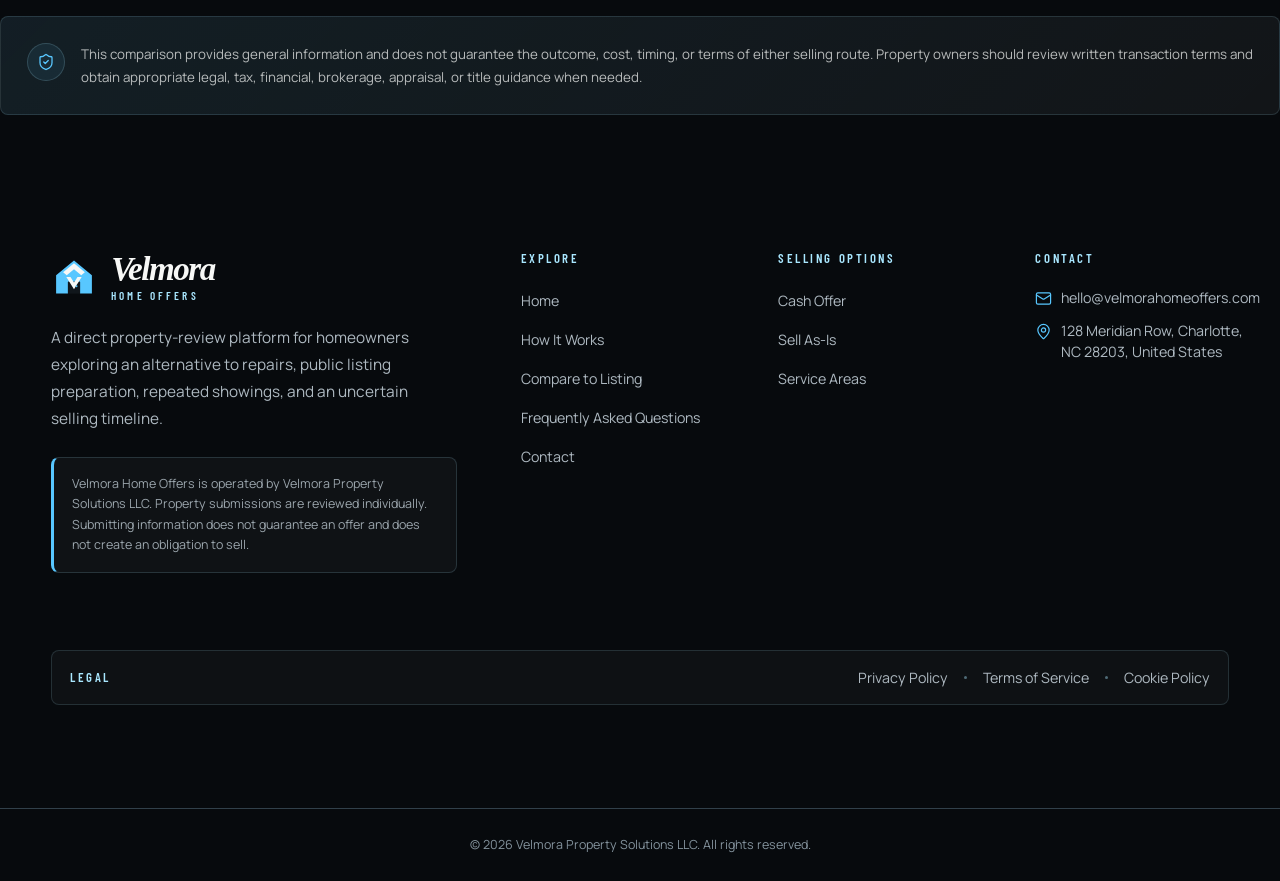
==== commit 7ffc83b2: "+" ====
--- a/compare-to-listing.html
+++ b/compare-to-listing.html
@@ -132,6 +132,109 @@
                 </div>
             </section>
 
+                        <section class="site-section service-showcase" aria-labelledby="service-showcase-title" data-service-showcase>
+                            <div class="site-container-wide service-showcase__layout">
+                                <aside class="service-showcase__nav site-sticky" aria-label="Explore direct-sale options">
+                                    <button class="service-showcase__item is-active" type="button" data-service-showcase-item
+                                        data-title="Request Review"
+                                        data-copy="Share the property details you already know. We review location, condition, occupancy, and timing before discussing whether a direct cash offer may fit."
+                                        data-note="Start with the facts you have today."
+                                        data-image-primary="assets/images/contact-property-review.jpg"
+                                        data-image-secondary="assets/images/contact-hero-a.jpg">
+                                        Request Review
+                                        <i data-lucide="arrow-right" aria-hidden="true"></i>
+                                    </button>
+                        
+                                    <button class="service-showcase__item" type="button" data-service-showcase-item data-title="As-Is Condition"
+                                        data-copy="Repairs, updates, and cleanup do not need to happen before the review. The current condition is part of the conversation from the beginning."
+                                        data-note="No pre-sale renovation plan required."
+                                        data-image-primary="assets/images/situation-repairs.jpg"
+                                        data-image-secondary="assets/images/situation-condition.jpg">
+                                        As-Is Condition
+                                        <i data-lucide="arrow-right" aria-hidden="true"></i>
+                                    </button>
+                        
+                                    <button class="service-showcase__item" type="button" data-service-showcase-item data-title="Flexible Timing"
+                                        data-copy="If a written offer is available, the closing date can be shaped around your move, title work, and the pace that feels manageable."
+                                        data-note="A direct path can still move calmly."
+                                        data-image-primary="assets/images/situation-closing.jpg"
+                                        data-image-secondary="assets/images/home-hero-b.jpg">
+                                        Flexible Timing
+                                        <i data-lucide="arrow-right" aria-hidden="true"></i>
+                                    </button>
+                        
+                                    <button class="service-showcase__item" type="button" data-service-showcase-item data-title="Occupied Homes"
+                                        data-copy="Vacant, owner-occupied, and tenant-occupied homes can each be reviewed without forcing public showings or a listing schedule."
+                                        data-note="Different situations can still stay organized."
+                                        data-image-primary="assets/images/situation-tenant.jpg"
+                                        data-image-secondary="assets/images/situation-vacant.jpg">
+                                        Occupied Homes
+                                        <i data-lucide="arrow-right" aria-hidden="true"></i>
+                                    </button>
+                        
+                                    <button class="service-showcase__item" type="button" data-service-showcase-item data-title="Clear Terms"
+                                        data-copy="Any available offer is presented in writing so you can compare the numbers, timeline, and next steps before making a decision."
+                                        data-note="Review the route before you commit."
+                                        data-image-primary="assets/images/situation-no-listing.jpg"
+                                        data-image-secondary="assets/images/how-it-works-editorial.jpg">
+                                        Clear Terms
+                                        <i data-lucide="arrow-right" aria-hidden="true"></i>
+                                    </button>
+                                </aside>
+                        
+                                <div class="service-showcase__content">
+                                    <span class="site-eyebrow">Direct-sale options</span>
+                                    <h2 class="service-showcase__title" id="service-showcase-title" data-service-showcase-title>
+                                        Request Review
+                                    </h2>
+                                    <p class="service-showcase__copy" data-service-showcase-copy>
+                                        Share the property details you already know. We review location, condition, occupancy, and
+                                        timing before discussing whether a direct cash offer may fit.
+                                    </p>
+                                    <p class="service-showcase__note" data-service-showcase-note>
+                                        Start with the facts you have today.
+                                    </p>
+                                </div>
+                        
+                                <div class="service-showcase__media" aria-hidden="true">
+                                    <img class="service-showcase__image service-showcase__image--primary"
+                                        src="assets/images/contact-property-review.jpg" alt="" loading="lazy" data-service-showcase-primary>
+                                    <img class="service-showcase__image service-showcase__image--secondary"
+                                        src="assets/images/contact-hero-a.jpg" alt="" loading="lazy" data-service-showcase-secondary>
+                                </div>
+                            </div>
+                        </section>
+
+                                    <section class="parallax-strip site-text-center" aria-labelledby="comparison-parallax-title">
+                                        <div class="parallax-strip__frame" role="img" aria-label="Modern home with a courtyard pool at dusk"
+                                            style="background-image: url('assets/images/card-1.jpg');"></div>
+                                    
+                                        <div class="parallax-strip__body">
+                                            <div class="site-container-narrow">
+                                                <span class="site-eyebrow">
+                                                    Compare Routes
+                                                </span>
+                                    
+                                                <h2 class="parallax-strip__heading" id="comparison-parallax-title">
+                                                    Compare <em>Both</em> Paths
+                                                </h2>
+                                    
+                                                <p class="site-copy">
+                                                    A traditional listing and a direct cash sale solve different
+                                                    problems. Looking at the timeline, costs, and certainty of each
+                                                    side by side makes the better fit easier to see.
+                                                </p>
+                                            </div>
+                                        </div>
+                                    
+                                        <div class="parallax-strip__frame" role="img" aria-label="Curved modern pavilion with a reflecting pool at dusk"
+                                            style="background-image: url('assets/images/contact-collab-portrait.jpg');">
+                                            <span class="parallax-strip__frame-caption">
+                                                <span>Timeline. Cost. Certainty.</span>
+                                            </span>
+                                        </div>
+                                    </section>
+
             <section class="service-tabs" data-service-tabs aria-label="Listing versus a cash sale">
                 <div class="site-container-wide">
                     <div class="service-tabs__head">
@@ -370,86 +473,6 @@
                                     aria-label="Minimalist home with a gravel driveway in daylight"></div>
                             </div>
                         </div>
-                    </div>
-                </div>
-            </section>
-
-            <section class="site-section service-showcase" aria-labelledby="service-showcase-title"
-                data-service-showcase>
-                <div class="site-container-wide service-showcase__layout">
-                    <aside class="service-showcase__nav site-sticky" aria-label="Explore direct-sale options">
-                        <button class="service-showcase__item is-active" type="button" data-service-showcase-item
-                            data-title="Request Review"
-                            data-copy="Share the property details you already know. We review location, condition, occupancy, and timing before discussing whether a direct cash offer may fit."
-                            data-note="Start with the facts you have today."
-                            data-image-primary="assets/images/contact-property-review.jpg"
-                            data-image-secondary="assets/images/contact-hero-a.jpg">
-                            Request Review
-                            <i data-lucide="arrow-right" aria-hidden="true"></i>
-                        </button>
-
-                        <button class="service-showcase__item" type="button" data-service-showcase-item
-                            data-title="As-Is Condition"
-                            data-copy="Repairs, updates, and cleanup do not need to happen before the review. The current condition is part of the conversation from the beginning."
-                            data-note="No pre-sale renovation plan required."
-                            data-image-primary="assets/images/situation-repairs.jpg"
-                            data-image-secondary="assets/images/situation-condition.jpg">
-                            As-Is Condition
-                            <i data-lucide="arrow-right" aria-hidden="true"></i>
-                        </button>
-
-                        <button class="service-showcase__item" type="button" data-service-showcase-item
-                            data-title="Flexible Timing"
-                            data-copy="If a written offer is available, the closing date can be shaped around your move, title work, and the pace that feels manageable."
-                            data-note="A direct path can still move calmly."
-                            data-image-primary="assets/images/situation-closing.jpg"
-                            data-image-secondary="assets/images/home-hero-b.jpg">
-                            Flexible Timing
-                            <i data-lucide="arrow-right" aria-hidden="true"></i>
-                        </button>
-
-                        <button class="service-showcase__item" type="button" data-service-showcase-item
-                            data-title="Occupied Homes"
-                            data-copy="Vacant, owner-occupied, and tenant-occupied homes can each be reviewed without forcing public showings or a listing schedule."
-                            data-note="Different situations can still stay organized."
-                            data-image-primary="assets/images/situation-tenant.jpg"
-                            data-image-secondary="assets/images/situation-vacant.jpg">
-                            Occupied Homes
-                            <i data-lucide="arrow-right" aria-hidden="true"></i>
-                        </button>
-
-                        <button class="service-showcase__item" type="button" data-service-showcase-item
-                            data-title="Clear Terms"
-                            data-copy="Any available offer is presented in writing so you can compare the numbers, timeline, and next steps before making a decision."
-                            data-note="Review the route before you commit."
-                            data-image-primary="assets/images/situation-no-listing.jpg"
-                            data-image-secondary="assets/images/how-it-works-editorial.jpg">
-                            Clear Terms
-                            <i data-lucide="arrow-right" aria-hidden="true"></i>
-                        </button>
-                    </aside>
-
-                    <div class="service-showcase__content">
-                        <span class="site-eyebrow">Direct-sale options</span>
-                        <h2 class="service-showcase__title" id="service-showcase-title" data-service-showcase-title>
-                            Request Review
-                        </h2>
-                        <p class="service-showcase__copy" data-service-showcase-copy>
-                            Share the property details you already know. We review location, condition, occupancy, and
-                            timing before discussing whether a direct cash offer may fit.
-                        </p>
-                        <p class="service-showcase__note" data-service-showcase-note>
-                            Start with the facts you have today.
-                        </p>
-                    </div>
-
-                    <div class="service-showcase__media" aria-hidden="true">
-                        <img class="service-showcase__image service-showcase__image--primary"
-                            src="assets/images/contact-property-review.jpg" alt="" loading="lazy"
-                            data-service-showcase-primary>
-                        <img class="service-showcase__image service-showcase__image--secondary"
-                            src="assets/images/contact-hero-a.jpg" alt="" loading="lazy"
-                            data-service-showcase-secondary>
                     </div>
                 </div>
             </section>
@@ -903,38 +926,6 @@
                 </div>
             </section>
 
-            <section class="parallax-strip site-text-center" aria-labelledby="comparison-parallax-title">
-                <div class="parallax-strip__frame" role="img"
-                    aria-label="Modern home with a courtyard pool at dusk"
-                    style="background-image: url('assets/images/card-1.jpg');"></div>
-
-                <div class="parallax-strip__body">
-                    <div class="site-container-narrow">
-                        <span class="site-eyebrow">
-                            Compare Routes
-                        </span>
-
-                        <h2 class="parallax-strip__heading" id="comparison-parallax-title">
-                            Compare <em>Both</em> Paths
-                        </h2>
-
-                        <p class="site-copy">
-                            A traditional listing and a direct cash sale solve different
-                            problems. Looking at the timeline, costs, and certainty of each
-                            side by side makes the better fit easier to see.
-                        </p>
-                    </div>
-                </div>
-
-                <div class="parallax-strip__frame" role="img"
-                    aria-label="Curved modern pavilion with a reflecting pool at dusk"
-                    style="background-image: url('assets/images/contact-collab-portrait.jpg');">
-                    <span class="parallax-strip__frame-caption">
-                        <span>Timeline. Cost. Certainty.</span>
-                    </span>
-                </div>
-            </section>
-
             <section class="billboard-cta-section" aria-labelledby="comparison-cta-title">
                 <div class="site-container-wide">
                     <div class="billboard-cta billboard-cta--ink" data-billboard-cta
--- a/assets/css/global.css
+++ b/assets/css/global.css
@@ -679,6 +679,260 @@
     }
 }
 
+/* ==========================================================================
+   Selling Experience (parallax + compact service cards)
+   ========================================================================== */
+
+.selling-experience {
+    background: var(--color-black);
+    color: var(--color-white);
+    overflow: hidden;
+}
+
+.selling-experience__visual {
+    position: relative;
+    min-height: clamp(300px, 35vw, 490px);
+    background-position: center;
+    background-repeat: no-repeat;
+    background-size: cover;
+    background-attachment: fixed;
+    isolation: isolate;
+}
+
+.selling-experience__visual::before {
+    position: absolute;
+    inset: 0;
+    z-index: -1;
+    background: rgba(7, 10, 13, 0.56);
+    content: "";
+}
+
+.selling-experience__visual-inner {
+    display: flex;
+    min-height: inherit;
+    flex-direction: column;
+    align-items: center;
+    justify-content: center;
+    padding-block: clamp(44px, 7vw, 92px);
+    text-align: center;
+}
+
+.selling-experience__visual .site-eyebrow {
+    justify-content: center;
+    color: var(--color-sky-light);
+}
+
+.selling-experience__heading {
+    max-width: 920px;
+    margin: clamp(16px, 2vw, 24px) auto 0;
+    color: var(--color-white);
+    font-family: var(--font-body);
+    font-size: clamp(2.45rem, 1.7rem + 3vw, 5.3rem);
+    font-weight: 800;
+    letter-spacing: 0;
+    line-height: 1.04;
+}
+
+.selling-experience__actions {
+    display: flex;
+    flex-wrap: wrap;
+    justify-content: center;
+    gap: 12px;
+    margin-top: clamp(22px, 3vw, 34px);
+}
+
+.selling-experience__button {
+    display: inline-flex;
+    min-height: 50px;
+    align-items: center;
+    justify-content: center;
+    gap: 10px;
+    padding: 13px 20px;
+    border: 1px solid rgba(247, 248, 246, 0.32);
+    color: var(--color-white);
+    font-size: 0.9rem;
+    font-weight: 760;
+    line-height: 1.1;
+    text-transform: uppercase;
+    transition:
+        background var(--transition-fast),
+        border-color var(--transition-fast),
+        color var(--transition-fast),
+        transform var(--transition-fast);
+}
+
+.selling-experience__button svg {
+    width: 18px;
+    height: 18px;
+    stroke-width: 2;
+}
+
+.selling-experience__button--primary {
+    border-color: var(--color-sky);
+    background: var(--color-sky);
+    color: var(--color-ink);
+}
+
+.selling-experience__button--ghost {
+    background: rgba(7, 10, 13, 0.2);
+}
+
+.selling-experience__button:hover,
+.selling-experience__button:focus-visible {
+    transform: translateY(-2px);
+}
+
+.selling-experience__button--ghost:hover,
+.selling-experience__button--ghost:focus-visible {
+    border-color: var(--color-sky-light);
+    background: var(--color-white);
+    color: var(--color-ink);
+}
+
+.selling-experience__cards-band {
+    padding: clamp(34px, 4vw, 58px) 0;
+    background: var(--color-black);
+}
+
+.selling-experience__cards {
+    display: grid;
+    grid-template-columns: repeat(4, minmax(0, 1fr));
+    border-inline: 1px solid rgba(247, 248, 246, 0.2);
+}
+
+.selling-experience-card {
+    position: relative;
+    min-height: clamp(190px, 16vw, 245px);
+    padding: clamp(26px, 3vw, 42px) clamp(20px, 2.4vw, 34px);
+    border-left: 1px solid rgba(247, 248, 246, 0.2);
+    background: rgba(16, 22, 27, 0.78);
+}
+
+.selling-experience-card:first-child {
+    border-left: 0;
+}
+
+.selling-experience-card__icon {
+    position: absolute;
+    top: clamp(20px, 2.2vw, 28px);
+    right: clamp(18px, 2vw, 28px);
+    width: 34px;
+    height: 34px;
+    color: var(--color-sky);
+    stroke-width: 1.7;
+}
+
+.selling-experience-card__title {
+    max-width: calc(100% - 48px);
+    margin: 0;
+    color: var(--color-white);
+    font-family: var(--font-body);
+    font-size: clamp(1.18rem, 1rem + 0.65vw, 1.7rem);
+    font-weight: 800;
+    letter-spacing: 0;
+    line-height: 1.12;
+    white-space: nowrap;
+}
+
+.selling-experience-card__text {
+    max-width: 28ch;
+    margin: clamp(20px, 2.3vw, 30px) 0 0;
+    color: rgba(247, 248, 246, 0.68);
+    font-size: clamp(0.88rem, 0.82rem + 0.18vw, 1rem);
+    font-weight: 600;
+    line-height: 1.65;
+}
+
+.selling-experience--cards-first .selling-experience__cards-band {
+    padding-top: clamp(42px, 5vw, 72px);
+}
+
+@media (max-width: 1024px) {
+    .selling-experience__visual {
+        background-attachment: scroll;
+    }
+
+    .selling-experience__cards {
+        grid-template-columns: repeat(2, minmax(0, 1fr));
+        border: 1px solid rgba(247, 248, 246, 0.2);
+    }
+
+    .selling-experience-card:nth-child(odd) {
+        border-left: 0;
+    }
+
+    .selling-experience-card:nth-child(n + 3) {
+        border-top: 1px solid rgba(247, 248, 246, 0.2);
+    }
+}
+
+@media (max-width: 620px) {
+    .selling-experience__visual {
+        min-height: 360px;
+    }
+
+    .selling-experience__heading {
+        max-width: 11ch;
+        font-size: clamp(2rem, 8.5vw, 2.65rem);
+        line-height: 1.08;
+    }
+
+    .selling-experience__actions {
+        align-items: stretch;
+        flex-direction: column;
+    }
+
+    .selling-experience__button {
+        width: 100%;
+    }
+
+    .selling-experience__cards {
+        grid-template-columns: 1fr;
+    }
+
+    .selling-experience-card,
+    .selling-experience-card:nth-child(odd) {
+        display: grid;
+        grid-template-columns: minmax(0, 1fr) auto;
+        column-gap: 16px;
+        min-height: 0;
+        padding: 24px 22px 26px;
+        border-left: 0;
+        border-top: 1px solid rgba(247, 248, 246, 0.2);
+    }
+
+    .selling-experience-card__icon {
+        position: static;
+        grid-column: 2;
+        grid-row: 1;
+        width: 30px;
+        height: 30px;
+        justify-self: end;
+    }
+
+    .selling-experience-card:first-child {
+        border-top: 0;
+    }
+
+    .selling-experience-card__title {
+        grid-column: 1;
+        grid-row: 1;
+        max-width: 100%;
+        white-space: normal;
+    }
+
+    .selling-experience-card__text {
+        grid-column: 1 / -1;
+        max-width: 30ch;
+    }
+}
+
+@media (prefers-reduced-motion: reduce) {
+    .selling-experience__visual {
+        background-attachment: scroll;
+    }
+}
+
 .site-button-row {
     display: flex;
     flex-wrap: wrap;
@@ -1020,6 +1274,10 @@
     flex: 0 0 auto;
 }
 
+.site-header__contact-cta {
+    flex: 0 0 auto;
+}
+
 .site-header__menu-button {
     display: none;
     width: 48px;
@@ -1580,7 +1838,8 @@
         height: 40px;
     }
 
-    .site-header__cta {
+    .site-header__cta,
+    .site-header__contact-cta {
         display: none;
     }
 
